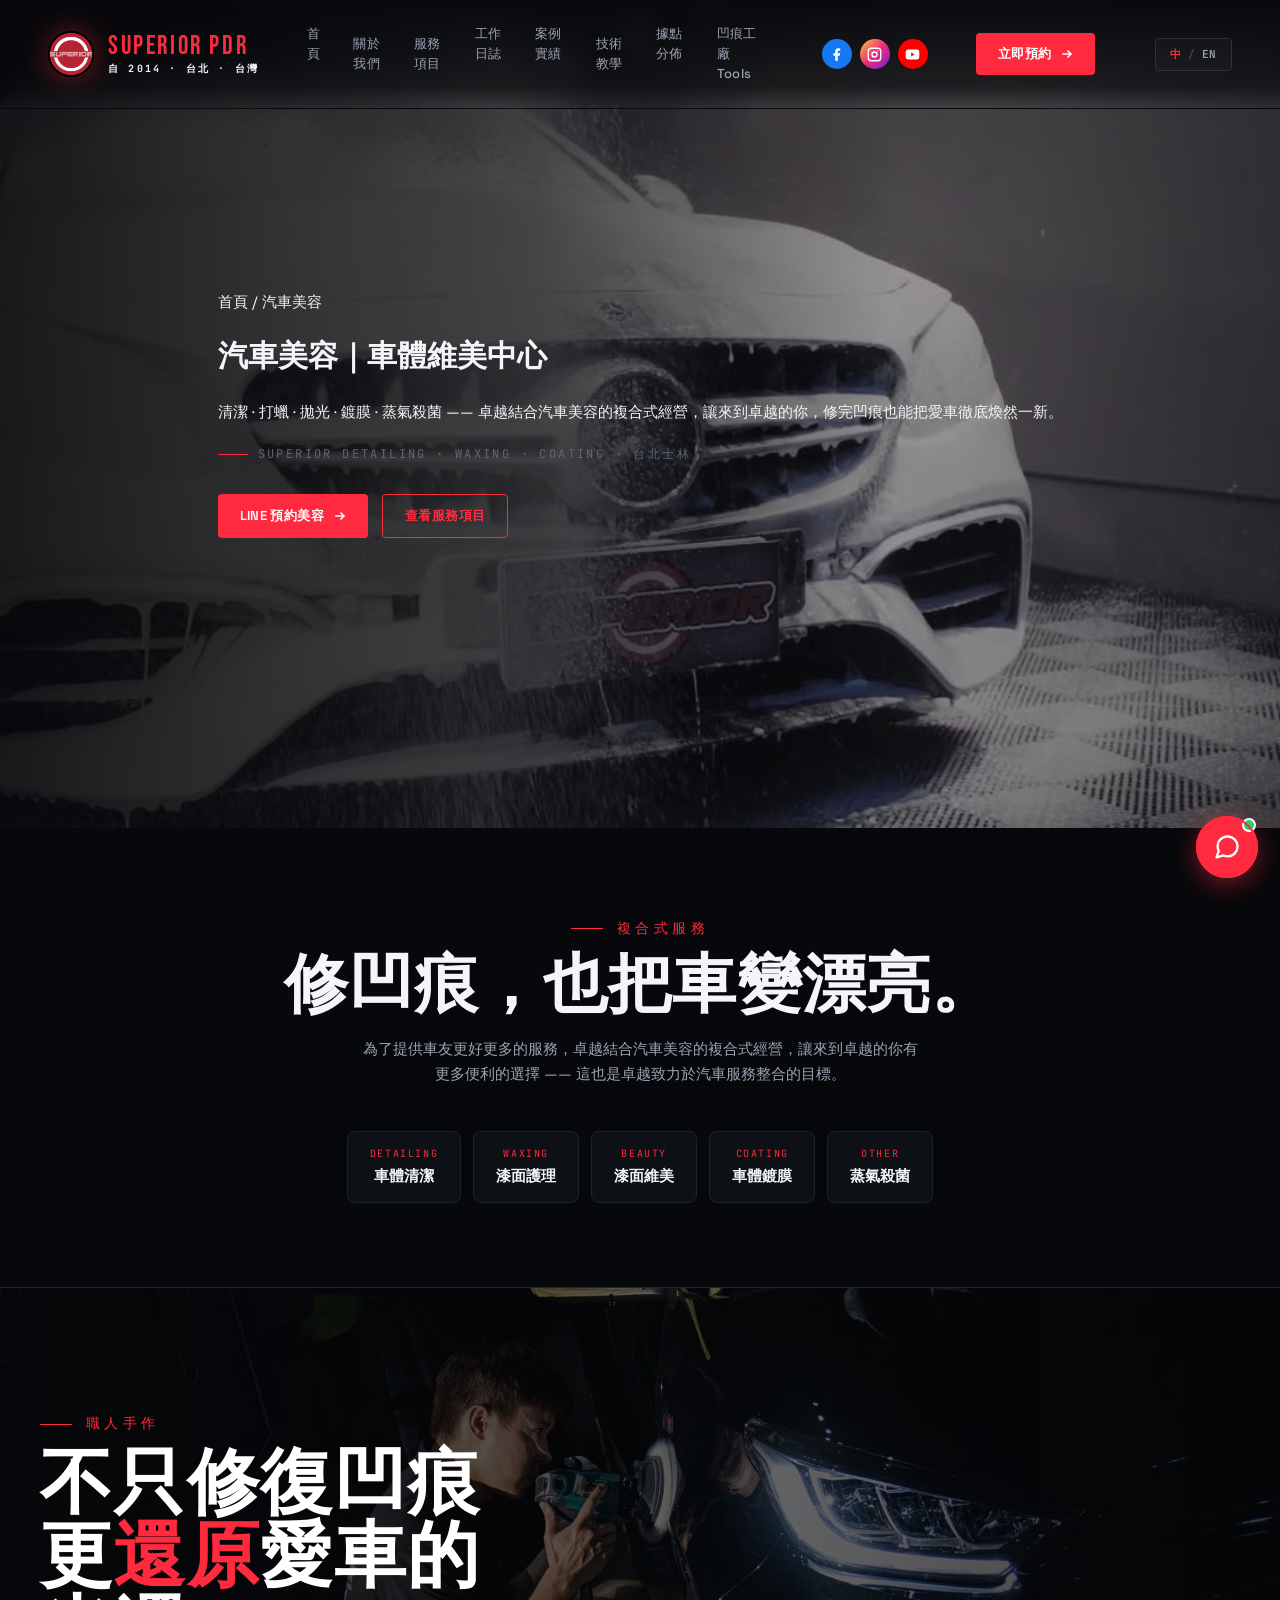
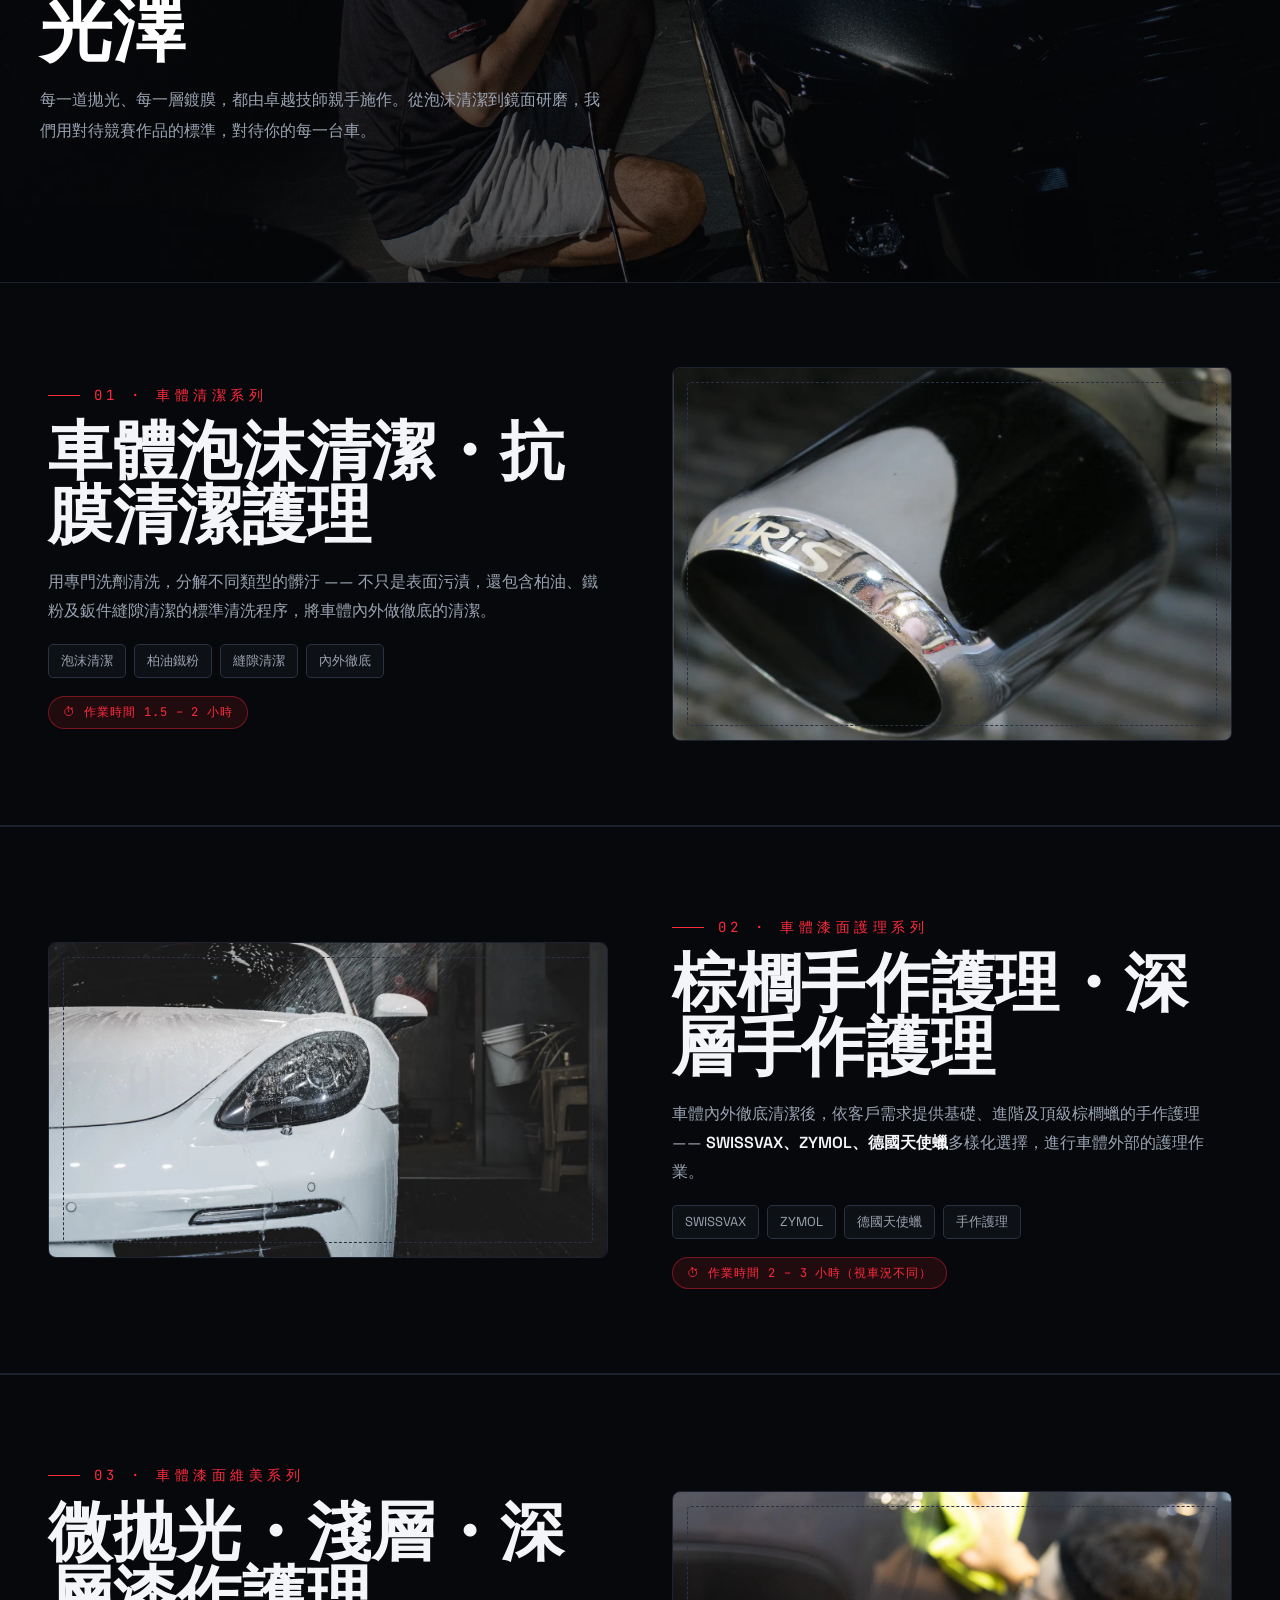
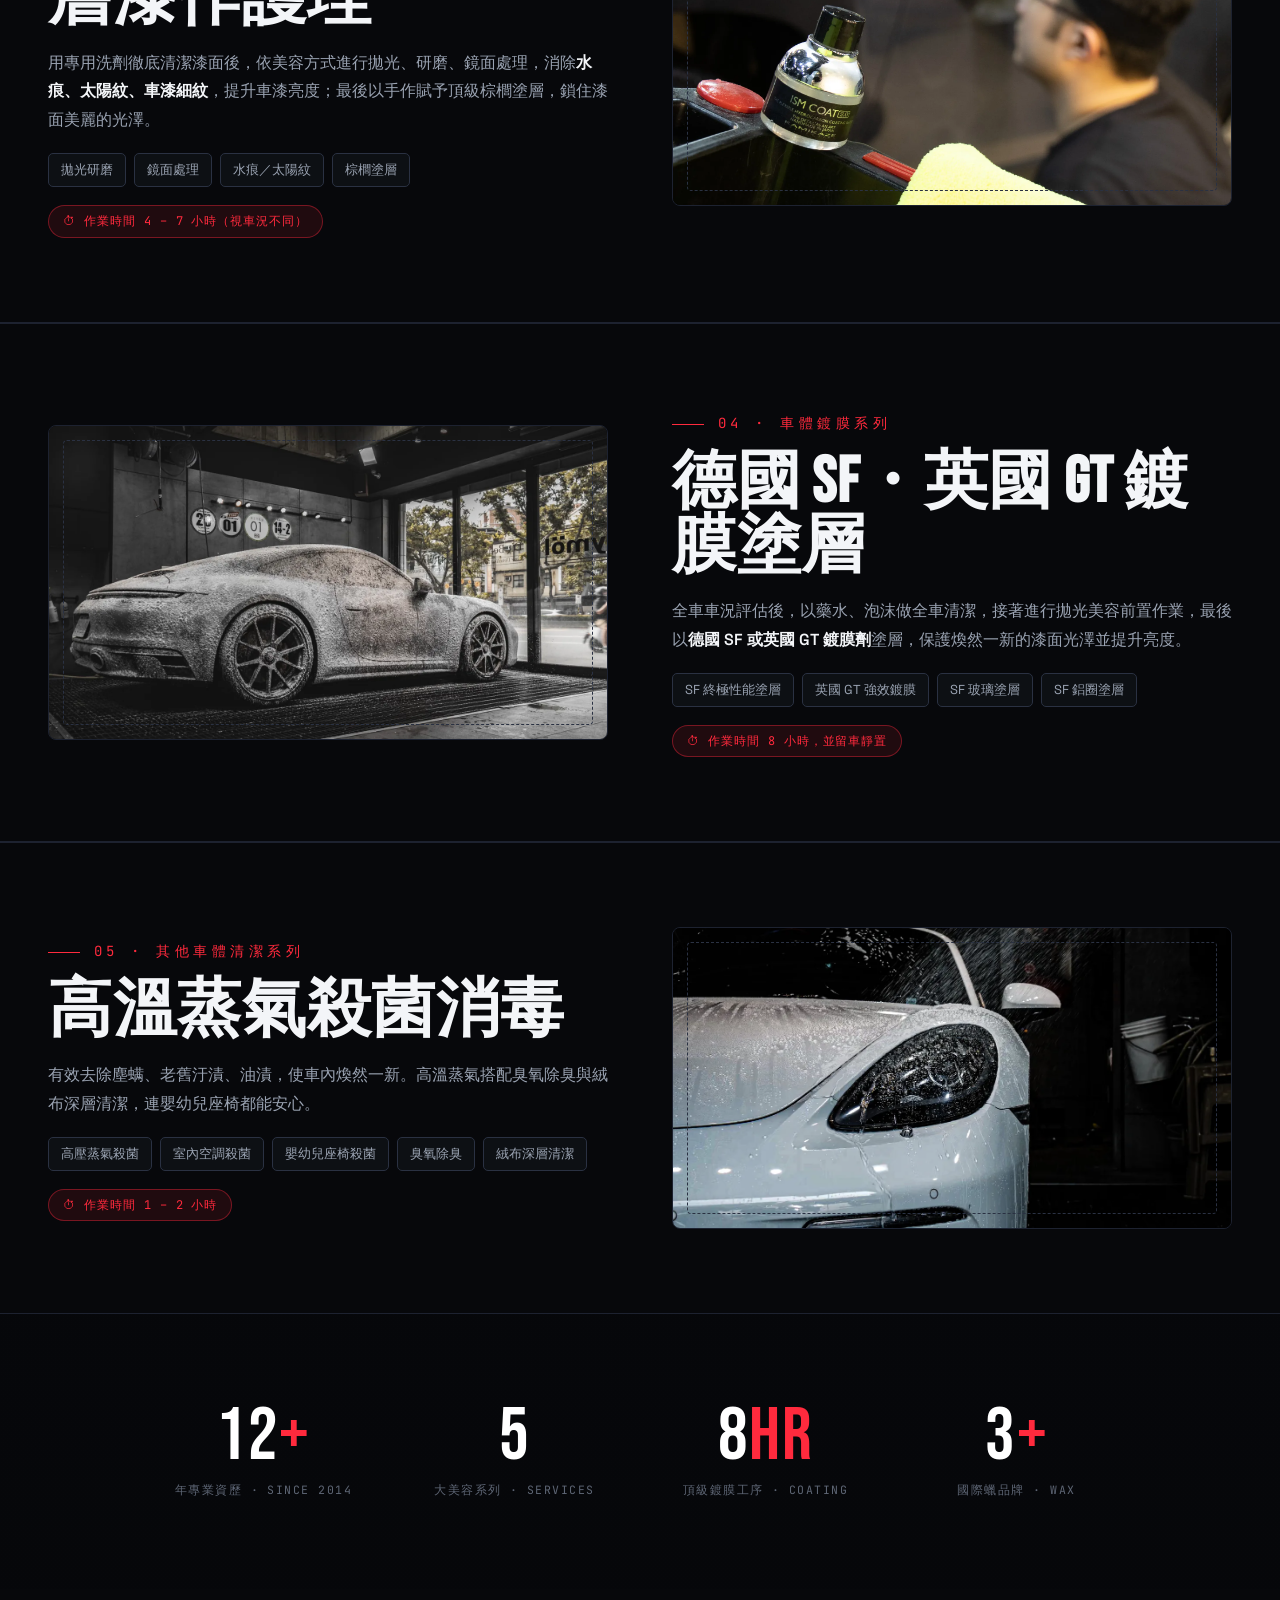
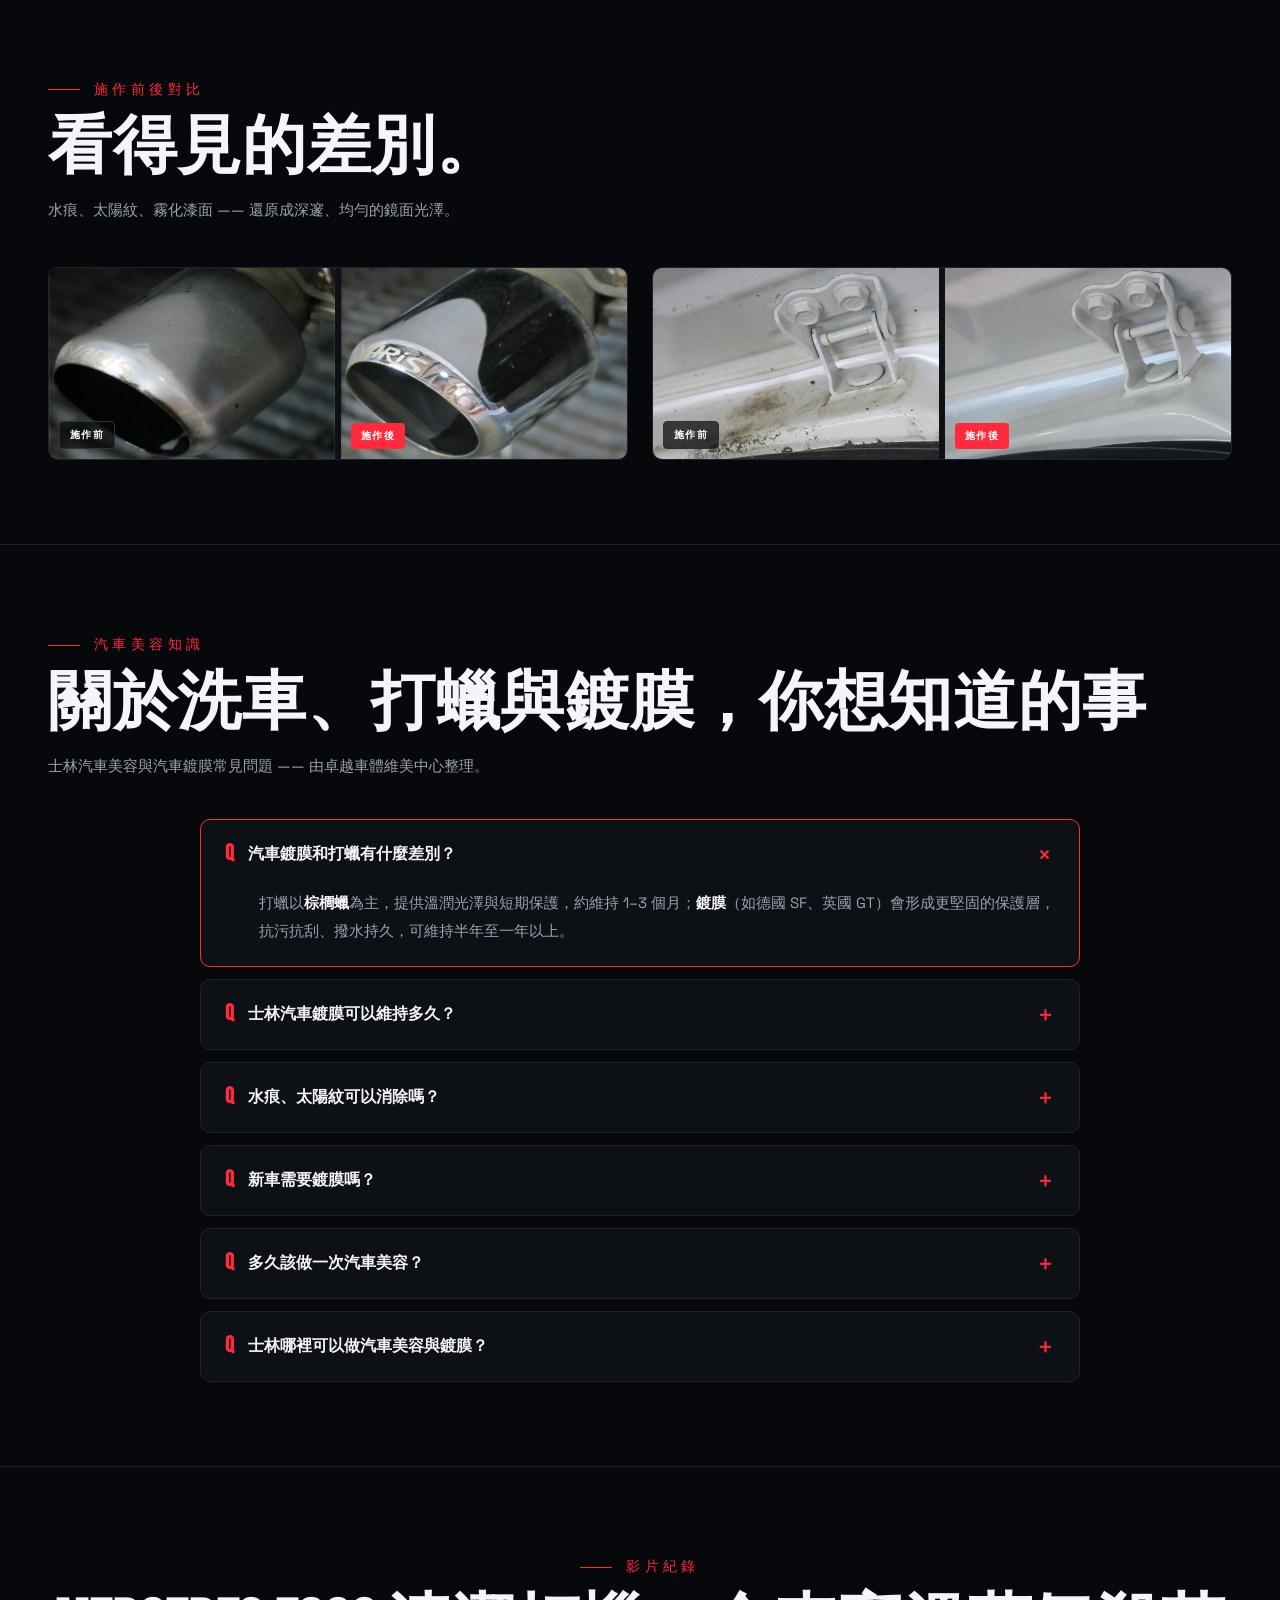
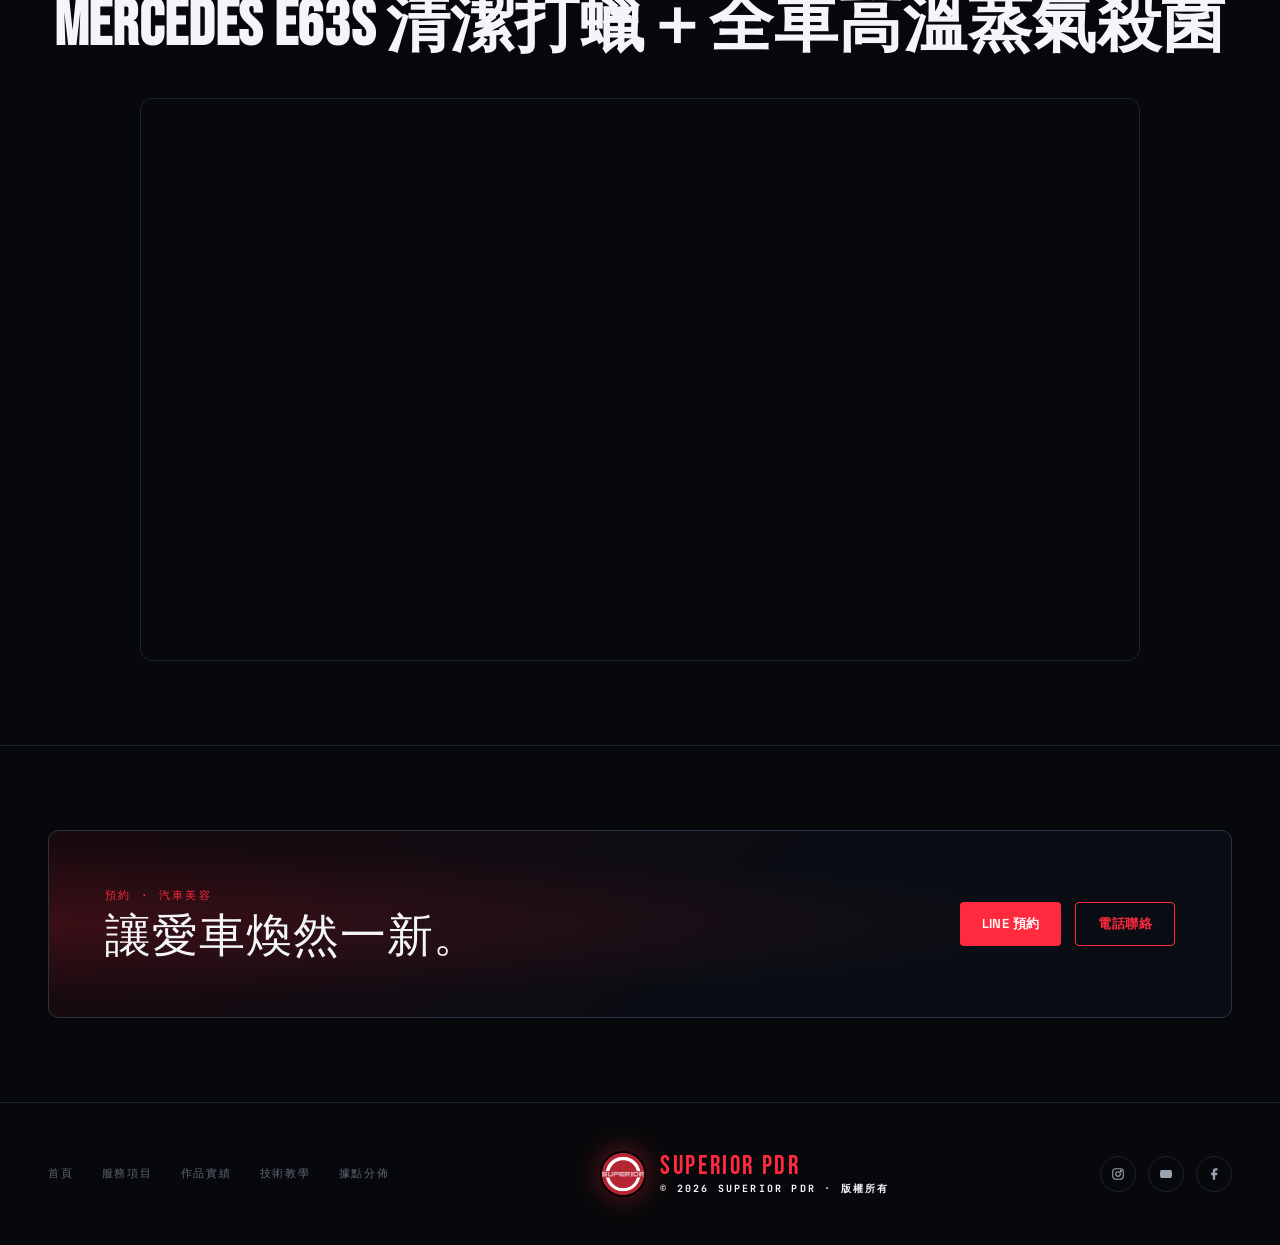
==== beauty/index.html @ cced1687 "feat: 汽車美容頁加入視差板塊+數字動畫+美容知識FAQ+SEO/AEO結構化資料(士林汽車美容/鍍膜)" ====
<!DOCTYPE html>
<html lang="zh-Hant">
<head>
<meta charset="utf-8">
<meta name="viewport" content="width=device-width, initial-scale=1">
<title>士林汽車美容・士林鍍膜｜車體維美中心 — SUPERIOR PDR 卓越</title>
<meta name="description" content="士林汽車美容・士林汽車鍍膜首選 — 卓越車體維美中心（台北市士林區承德路四段300號）。提供車體泡沫清潔、棕櫚手作打蠟、漆面拋光研磨、德國 SF／英國 GT 鍍膜塗層、高溫蒸氣殺菌消毒。專業士林汽車美容與鍍膜，LINE 預約。">
<meta name="keywords" content="士林汽車美容,士林鍍膜,士林汽車鍍膜,士林打蠟,台北汽車美容,台北鍍膜,汽車美容,汽車鍍膜,SF鍍膜,GT鍍膜,棕櫚蠟,漆面拋光,水痕清除,太陽紋,高溫蒸氣殺菌,車體鍍膜,車體維美中心,卓越凹痕修復">
<meta name="robots" content="noindex, nofollow">
<meta property="og:title" content="汽車美容｜車體維美中心 — SUPERIOR PDR">
<meta property="og:description" content="清潔・打蠟・拋光・鍍膜・蒸氣殺菌 —— 卓越車體維美中心，讓愛車煥然一新。">
<meta property="og:type" content="website">

<!-- ===== AEO / SEO 結構化資料 ===== -->
<script type="application/ld+json">
{
  "@context":"https://schema.org",
  "@type":"AutoWash",
  "name":"卓越車體維美中心 士林旗艦店",
  "image":"https://superiorpdr2014-jpg.github.io/superior-pdr-calculator/beauty/media/bg-polish.webp",
  "description":"士林汽車美容與汽車鍍膜專門 —— 提供車體清潔、棕櫚手作打蠟、漆面拋光研磨、德國 SF／英國 GT 鍍膜塗層、高溫蒸氣殺菌消毒。",
  "address":{"@type":"PostalAddress","streetAddress":"承德路四段300號","addressLocality":"士林區","addressRegion":"台北市","addressCountry":"TW"},
  "telephone":"+886-978-016-802",
  "areaServed":["士林","台北市","新北市"],
  "priceRange":"$$",
  "brand":"SUPERIOR PDR 卓越",
  "makesOffer":[
    {"@type":"Offer","itemOffered":{"@type":"Service","name":"車體清潔 Auto Detailing"}},
    {"@type":"Offer","itemOffered":{"@type":"Service","name":"棕櫚手作打蠟 Auto Waxing"}},
    {"@type":"Offer","itemOffered":{"@type":"Service","name":"漆面拋光研磨 Auto Beauty"}},
    {"@type":"Offer","itemOffered":{"@type":"Service","name":"車體鍍膜 SF／GT Coating"}},
    {"@type":"Offer","itemOffered":{"@type":"Service","name":"高溫蒸氣殺菌消毒"}}
  ]
}
</script>
<script type="application/ld+json">
{
  "@context":"https://schema.org",
  "@type":"FAQPage",
  "mainEntity":[
    {"@type":"Question","name":"汽車鍍膜和打蠟有什麼差別？","acceptedAnswer":{"@type":"Answer","text":"打蠟以棕櫚蠟為主，提供溫潤光澤與短期保護，約維持 1–3 個月；鍍膜（如德國 SF、英國 GT）形成更堅固的保護層，抗污抗刮、撥水持久，可維持半年至一年以上。"}},
    {"@type":"Question","name":"士林汽車鍍膜可以維持多久？","acceptedAnswer":{"@type":"Answer","text":"視鍍膜等級與用車習慣，一般 SF／GT 鍍膜可維持約 6 個月至 1 年以上，定期正確洗車能延長效果。"}},
    {"@type":"Question","name":"水痕、太陽紋可以消除嗎？","acceptedAnswer":{"@type":"Answer","text":"可以。透過拋光、研磨與鏡面處理能去除水痕、太陽紋與車漆細紋，恢復漆面亮度，再以塗層鎖住光澤。"}},
    {"@type":"Question","name":"新車需要鍍膜嗎？","acceptedAnswer":{"@type":"Answer","text":"建議。新車漆面狀態最佳，先鍍膜能建立保護層、減少日後氧化與細紋，後續維護也更輕鬆。"}},
    {"@type":"Question","name":"多久該做一次汽車美容？","acceptedAnswer":{"@type":"Answer","text":"一般洗車視使用情況每 1–2 週，深層美容或打蠟約每 3–6 個月，鍍膜則依等級半年到一年保養一次。"}},
    {"@type":"Question","name":"士林哪裡可以做汽車美容與鍍膜？","acceptedAnswer":{"@type":"Answer","text":"卓越車體維美中心士林旗艦店（台北市士林區承德路四段300號）提供完整汽車美容、打蠟、拋光與 SF／GT 鍍膜服務，可透過 LINE 預約。"}}
  ]
}
</script>

<link rel="preconnect" href="https://fonts.googleapis.com">
<link rel="preconnect" href="https://fonts.gstatic.com" crossorigin>
<link href="https://fonts.googleapis.com/css2?family=Bebas+Neue&family=Space+Grotesk:wght@300;400;500;600;700&family=JetBrains+Mono:wght@400;500;700&display=swap" rel="stylesheet">
<link rel="stylesheet" href="assets/site.css">
<style>
  /* ============ AUTO DETAILING — page-specific ============ */
  /* --- video hero --- */
  .beauty-hero{position:relative;min-height:92vh;display:flex;align-items:center;overflow:hidden;background:var(--bg)}
  .beauty-hero .bhero-video{position:absolute;inset:0;width:100%;height:100%;object-fit:cover;z-index:0}
  .beauty-hero .bhero-scrim{position:absolute;inset:0;z-index:1;
    background:linear-gradient(90deg,rgba(6,7,10,.92) 0%,rgba(6,7,10,.72) 42%,rgba(6,7,10,.4) 70%,rgba(6,7,10,.55) 100%);}
  @media(max-width:760px){.beauty-hero .bhero-scrim{background:linear-gradient(180deg,rgba(6,7,10,.66) 0%,rgba(6,7,10,.78) 55%,var(--bg) 100%)}}
  .beauty-hero .container{position:relative;z-index:2}
  .beauty-hero .hero-kicker{color:var(--ink-mute);font-family:'JetBrains Mono';font-size:12px;letter-spacing:.2em;text-transform:uppercase;margin-top:22px;display:flex;gap:10px;align-items:center}
  .beauty-hero .hero-kicker::before{content:"";width:30px;height:1px;background:var(--accent)}

  /* --- service quick chips --- */
  .svc-chips{display:flex;flex-wrap:wrap;gap:12px;justify-content:center;margin-top:44px}
  .svc-chips a{display:inline-flex;flex-direction:column;align-items:center;gap:3px;padding:14px 22px;border:1px solid var(--line);border-radius:8px;background:var(--bg-elev);text-decoration:none;transition:border-color .25s,transform .25s}
  .svc-chips a:hover{border-color:var(--accent);transform:translateY(-3px)}
  .svc-chips .cz{font-size:15px;color:var(--ink);font-weight:600}
  .svc-chips .ce{font-family:'JetBrains Mono';font-size:10px;letter-spacing:.16em;color:var(--accent);text-transform:uppercase}

  /* --- full-bleed photo statement band --- */
  .bg-band{position:relative;padding:120px 24px;background:
      linear-gradient(90deg,rgba(6,7,10,.9) 0%,rgba(6,7,10,.6) 55%,rgba(6,7,10,.78) 100%),
      url("media/bg-polish.webp") center 30% / cover no-repeat,var(--bg);}
  .bg-band-inner{max-width:1200px;margin:0 auto}
  .bg-band h2{font-family:'Bebas Neue';font-size:clamp(38px,6vw,72px);line-height:1.02;color:#fff;letter-spacing:.02em;margin:14px 0 16px;max-width:16ch}
  .bg-band h2 .accent{color:var(--accent)}
  .bg-band p{max-width:560px;color:var(--ink-dim);font-size:16px;line-height:1.9}

  /* --- service blocks --- */
  .svc{border-top:1px solid var(--line)}
  .svc .svc-time{display:inline-flex;align-items:center;gap:8px;font-family:'JetBrains Mono';font-size:12px;letter-spacing:.08em;color:var(--accent);border:1px solid rgba(255,42,61,.4);background:var(--accent-soft);border-radius:30px;padding:6px 14px;margin-top:18px}
  .svc .svc-tags{display:flex;flex-wrap:wrap;gap:8px;margin-top:16px}
  .svc .svc-tags span{font-size:13px;color:var(--ink-dim);border:1px solid var(--line-bright);border-radius:5px;padding:6px 12px;background:var(--bg-elev)}
  .svc .col-img .ph{border:1px solid var(--line)}
  .svc .col-img img{width:100%;height:100%;min-height:300px;object-fit:cover;display:block}

  /* --- before / after --- */
  .ba-grid{display:grid;grid-template-columns:1fr 1fr;gap:24px;margin-top:44px}
  @media(max-width:760px){.ba-grid{grid-template-columns:1fr}}
  .ba-pair{display:grid;grid-template-columns:1fr 1fr;gap:6px;border:1px solid var(--line);border-radius:10px;overflow:hidden;background:var(--bg-elev)}
  .ba-im{position:relative;aspect-ratio:3/2;overflow:hidden}
  .ba-im img{width:100%;height:100%;object-fit:cover;display:block}
  .ba-tag{position:absolute;left:10px;bottom:10px;font-family:'JetBrains Mono';font-size:10px;font-weight:700;letter-spacing:.14em;text-transform:uppercase;padding:5px 10px;border-radius:4px;color:#fff}
  .ba-tag.before{background:rgba(7,8,11,.7);border:1px solid var(--line-bright)}
  .ba-tag.after{background:var(--accent)}

  /* --- stats parallax band (板塊背景 + 數字動畫) --- */
  .stat-band{position:relative;padding:90px 24px;text-align:center;
    background:linear-gradient(rgba(6,7,10,.82),rgba(6,7,10,.88)),url("media/bg-detail.webp") center / cover fixed,var(--bg)}
  @media(max-width:760px){.stat-band{background-attachment:scroll;padding:64px 20px}}
  .stat-grid{max-width:980px;margin:0 auto;display:grid;grid-template-columns:repeat(4,1fr);gap:24px}
  @media(max-width:680px){.stat-grid{grid-template-columns:1fr 1fr;gap:34px 16px}}
  .stat-item .sv{font-family:'Bebas Neue';font-size:clamp(46px,7vw,74px);line-height:.9;color:#fff;letter-spacing:.02em}
  .stat-item .sv .u{color:var(--accent)}
  .stat-item .sl{font-family:'JetBrains Mono';font-size:11.5px;letter-spacing:.13em;color:var(--ink-mute);text-transform:uppercase;margin-top:10px}

  /* --- knowledge / FAQ (AEO) --- */
  .faq-list{max-width:880px;margin:40px auto 0;display:flex;flex-direction:column;gap:12px}
  .faq-item{border:1px solid var(--line);border-radius:10px;background:var(--bg-elev);overflow:hidden;transition:border-color .25s}
  .faq-item[open]{border-color:var(--accent)}
  .faq-item summary{list-style:none;cursor:pointer;padding:19px 24px;display:flex;align-items:center;gap:14px;font-size:16px;font-weight:600;color:var(--ink)}
  .faq-item summary::-webkit-details-marker{display:none}
  .faq-item summary .q{flex:0 0 auto;font-family:'Bebas Neue';font-size:22px;color:var(--accent);line-height:1}
  .faq-item summary .ico{margin-left:auto;color:var(--accent);font-size:20px;transition:transform .25s;flex:0 0 auto}
  .faq-item[open] summary .ico{transform:rotate(45deg)}
  .faq-item .fa{padding:0 24px 20px 58px;color:var(--ink-dim);font-size:15px;line-height:1.9}
  .faq-item .fa b{color:var(--ink)}

  /* --- video embed --- */
  .vid-wrap{max-width:1000px;margin:40px auto 0;border-radius:12px;overflow:hidden;border:1px solid var(--line)}
  .vid-wrap iframe{width:100%;aspect-ratio:16/9;height:auto;display:block;border:0}

  /* --- phone dropdown (shared pattern) --- */
  .phone-dropdown{position:fixed;background:rgba(11,14,18,.97);border:1px solid var(--line-bright);border-radius:6px;padding:8px 0;min-width:210px;opacity:0;visibility:hidden;pointer-events:none;transition:opacity .2s,visibility .2s;box-shadow:0 12px 36px rgba(0,0,0,.6);z-index:9999}
  .phone-dropdown.visible{opacity:1;visibility:visible;pointer-events:auto}
  .phone-dropdown-title{font-family:'JetBrains Mono';font-size:9px;letter-spacing:.22em;color:var(--accent);text-transform:uppercase;padding:6px 16px 8px;border-bottom:1px solid var(--line);margin-bottom:4px}
  .phone-row{display:flex;justify-content:space-between;align-items:center;padding:7px 16px;gap:16px;transition:background .15s}
  .phone-row:hover{background:var(--accent-soft)}
  .phone-row .ph-nm{font-size:12px;color:var(--ink-dim);white-space:nowrap}
  .phone-row .ph-num{font-family:'JetBrains Mono';font-size:11px;color:var(--ink);letter-spacing:.06em;text-decoration:none}
  .phone-row .ph-num:hover{color:var(--accent)}
</style>
</head>
<body>

<nav class="top" id="topnav" data-current="beauty"></nav>

<!-- ============ VIDEO HERO ============ -->
<header class="beauty-hero">
  <video class="bhero-video" autoplay muted loop playsinline preload="auto" poster="media/hero-detailing-poster.jpg" src="media/hero-detailing.mp4"></video>
  <div class="bhero-scrim"></div>
  <div class="container">
    <nav class="crumb">
      <a href="https://tar-tw.com/" data-en="Home" data-zh="首頁">首頁</a>
      <span class="sep">/</span>
      <span data-en="Auto Detailing" data-zh="汽車美容">汽車美容</span>
    </nav>
    <h1 data-title>汽車美容<span class="accent">｜</span>車體維美中心</h1>
    <p class="lead">清潔 · 打蠟 · 拋光 · 鍍膜 · 蒸氣殺菌 —— 卓越結合汽車美容的複合式經營，讓來到卓越的你，修完凹痕也能把愛車徹底煥然一新。</p>
    <div class="hero-kicker">SUPERIOR DETAILING · WAXING · COATING · 台北士林</div>
    <div class="hero-ctas" style="display:flex;gap:14px;flex-wrap:wrap;margin-top:30px">
      <a class="cta" href="https://lin.ee/7ijf0fu" target="_blank" rel="noopener"><span>LINE 預約美容</span>
        <svg width="12" height="12" viewBox="0 0 12 12" fill="none"><path d="M2 6h8M7 3l3 3-3 3" stroke="currentColor" stroke-width="1.5" stroke-linecap="square"/></svg></a>
      <a class="cta ghost" href="#services">查看服務項目</a>
    </div>
  </div>
</header>

<!-- ============ INTRO + SERVICE CHIPS ============ -->
<section class="block" id="services">
  <div class="block-inner" style="text-align:center">
    <div class="section-eyebrow reveal" style="justify-content:center" data-en="COMPLEX SERVICE" data-zh="複合式服務">複合式服務</div>
    <h2 class="section-title reveal" data-en="From dent to detail — all in one place." data-zh="修凹痕，也把車變漂亮。">修凹痕，也把車變漂亮。</h2>
    <p class="section-sub reveal" style="margin-left:auto;margin-right:auto">為了提供車友更好更多的服務，卓越結合汽車美容的複合式經營，讓來到卓越的你有更多便利的選擇 —— 這也是卓越致力於汽車服務整合的目標。</p>
    <div class="svc-chips reveal">
      <a href="#detailing"><span class="ce">Detailing</span><span class="cz">車體清潔</span></a>
      <a href="#waxing"><span class="ce">Waxing</span><span class="cz">漆面護理</span></a>
      <a href="#beauty"><span class="ce">Beauty</span><span class="cz">漆面維美</span></a>
      <a href="#coating"><span class="ce">Coating</span><span class="cz">車體鍍膜</span></a>
      <a href="#other"><span class="ce">Other</span><span class="cz">蒸氣殺菌</span></a>
    </div>
  </div>
</section>

<!-- ============ PHOTO STATEMENT BAND ============ -->
<section class="bg-band reveal">
  <div class="bg-band-inner">
    <div class="section-eyebrow" data-en="MASTER FINISH" data-zh="職人手作">職人手作</div>
    <h2>不只修復凹痕<br>更<span class="accent">還原</span>愛車的光澤</h2>
    <p>每一道拋光、每一層鍍膜，都由卓越技師親手施作。從泡沫清潔到鏡面研磨，我們用對待競賽作品的標準，對待你的每一台車。</p>
  </div>
</section>

<!-- ============ 1. DETAILING ============ -->
<section class="block svc" id="detailing">
  <div class="block-inner two-col">
    <div class="col-text reveal">
      <div class="section-eyebrow" data-en="01 · AUTO DETAILING" data-zh="01 · 車體清潔系列">01 · 車體清潔系列</div>
      <h2 class="section-title" data-en="Auto Detailing" data-zh="車體泡沫清潔・抗膜清潔護理">車體泡沫清潔・抗膜清潔護理</h2>
      <div class="body-copy">
        <p>用專門洗劑清洗，分解不同類型的髒汙 —— 不只是表面污漬，還包含柏油、鐵粉及鈑件縫隙清潔的標準清洗程序，將車體內外做徹底的清潔。</p>
      </div>
      <div class="svc-tags"><span>泡沫清潔</span><span>柏油鐵粉</span><span>縫隙清潔</span><span>內外徹底</span></div>
      <div class="svc-time">⏱ 作業時間 1.5 – 2 小時</div>
    </div>
    <div class="col-img reveal delay-1"><div class="ph"><img src="media/svc-detailing.webp" alt="車體泡沫清潔 Auto Detailing"></div></div>
  </div>
</section>

<!-- ============ 2. WAXING ============ -->
<section class="block svc" id="waxing">
  <div class="block-inner two-col flip">
    <div class="col-text reveal delay-1">
      <div class="section-eyebrow" data-en="02 · AUTO WAXING" data-zh="02 · 車體漆面護理系列">02 · 車體漆面護理系列</div>
      <h2 class="section-title" data-en="Auto Waxing" data-zh="棕櫚手作護理・深層手作護理">棕櫚手作護理・深層手作護理</h2>
      <div class="body-copy">
        <p>車體內外徹底清潔後，依客戶需求提供基礎、進階及頂級棕櫚蠟的手作護理 —— <strong>SWISSVAX、ZYMOL、德國天使蠟</strong>多樣化選擇，進行車體外部的護理作業。</p>
      </div>
      <div class="svc-tags"><span>SWISSVAX</span><span>ZYMOL</span><span>德國天使蠟</span><span>手作護理</span></div>
      <div class="svc-time">⏱ 作業時間 2 – 3 小時（視車況不同）</div>
    </div>
    <div class="col-img reveal"><div class="ph"><img src="media/gal-1.webp" alt="棕櫚手作打蠟 Auto Waxing"></div></div>
  </div>
</section>

<!-- ============ 3. BEAUTY ============ -->
<section class="block svc" id="beauty">
  <div class="block-inner two-col">
    <div class="col-text reveal">
      <div class="section-eyebrow" data-en="03 · AUTO BEAUTY" data-zh="03 · 車體漆面維美系列">03 · 車體漆面維美系列</div>
      <h2 class="section-title" data-en="Auto Beauty" data-zh="微拋光・淺層・深層漆作護理">微拋光・淺層・深層漆作護理</h2>
      <div class="body-copy">
        <p>用專用洗劑徹底清潔漆面後，依美容方式進行拋光、研磨、鏡面處理，消除<strong>水痕、太陽紋、車漆細紋</strong>，提升車漆亮度；最後以手作賦予頂級棕櫚塗層，鎖住漆面美麗的光澤。</p>
      </div>
      <div class="svc-tags"><span>拋光研磨</span><span>鏡面處理</span><span>水痕／太陽紋</span><span>棕櫚塗層</span></div>
      <div class="svc-time">⏱ 作業時間 4 – 7 小時（視車況不同）</div>
    </div>
    <div class="col-img reveal delay-1"><div class="ph"><img src="media/bg-detail.webp" alt="漆面拋光鏡面處理 Auto Beauty"></div></div>
  </div>
</section>

<!-- ============ 4. COATING ============ -->
<section class="block svc" id="coating">
  <div class="block-inner two-col flip">
    <div class="col-text reveal delay-1">
      <div class="section-eyebrow" data-en="04 · AUTO COATING" data-zh="04 · 車體鍍膜系列">04 · 車體鍍膜系列</div>
      <h2 class="section-title" data-en="Auto Coating" data-zh="德國 SF・英國 GT 鍍膜塗層">德國 SF・英國 GT 鍍膜塗層</h2>
      <div class="body-copy">
        <p>全車車況評估後，以藥水、泡沫做全車清潔，接著進行拋光美容前置作業，最後以<strong>德國 SF 或英國 GT 鍍膜劑</strong>塗層，保護煥然一新的漆面光澤並提升亮度。</p>
      </div>
      <div class="svc-tags"><span>SF 終極性能塗層</span><span>英國 GT 強效鍍膜</span><span>SF 玻璃塗層</span><span>SF 鋁圈塗層</span></div>
      <div class="svc-time">⏱ 作業時間 8 小時，並留車靜置</div>
    </div>
    <div class="col-img reveal"><div class="ph"><img src="media/gal-2.webp" alt="車體鍍膜塗層 Auto Coating"></div></div>
  </div>
</section>

<!-- ============ 5. OTHER ============ -->
<section class="block svc" id="other">
  <div class="block-inner two-col">
    <div class="col-text reveal">
      <div class="section-eyebrow" data-en="05 · OTHER" data-zh="05 · 其他車體清潔系列">05 · 其他車體清潔系列</div>
      <h2 class="section-title" data-en="Steam Sterilization" data-zh="高溫蒸氣殺菌消毒">高溫蒸氣殺菌消毒</h2>
      <div class="body-copy">
        <p>有效去除塵螨、老舊汙漬、油漬，使車內煥然一新。高溫蒸氣搭配臭氧除臭與絨布深層清潔，連嬰幼兒座椅都能安心。</p>
      </div>
      <div class="svc-tags"><span>高壓蒸氣殺菌</span><span>室內空調殺菌</span><span>嬰幼兒座椅殺菌</span><span>臭氧除臭</span><span>絨布深層清潔</span></div>
      <div class="svc-time">⏱ 作業時間 1 – 2 小時</div>
    </div>
    <div class="col-img reveal delay-1"><div class="ph"><img src="media/gal-3.webp" alt="高溫蒸氣殺菌消毒"></div></div>
  </div>
</section>

<!-- ============ STATS PARALLAX BAND ============ -->
<section class="stat-band">
  <div class="stat-grid">
    <div class="stat-item reveal"><div class="sv"><span data-count="12">0</span><span class="u">+</span></div><div class="sl">年專業資歷 · SINCE 2014</div></div>
    <div class="stat-item reveal delay-1"><div class="sv"><span data-count="5">0</span></div><div class="sl">大美容系列 · SERVICES</div></div>
    <div class="stat-item reveal delay-2"><div class="sv"><span data-count="8">0</span><span class="u">hr</span></div><div class="sl">頂級鍍膜工序 · COATING</div></div>
    <div class="stat-item reveal"><div class="sv"><span data-count="3">0</span><span class="u">+</span></div><div class="sl">國際蠟品牌 · WAX</div></div>
  </div>
</section>

<!-- ============ BEFORE / AFTER ============ -->
<section class="block">
  <div class="block-inner">
    <div class="section-eyebrow reveal" data-en="BEFORE / AFTER" data-zh="施作前後對比">施作前後對比</div>
    <h2 class="section-title reveal" data-en="See the difference." data-zh="看得見的差別。">看得見的差別。</h2>
    <p class="section-sub reveal" data-en="Water marks, swirl marks and dull paint — restored to a deep, even shine." data-zh="水痕、太陽紋、霧化漆面 —— 還原成深邃、均勻的鏡面光澤。">水痕、太陽紋、霧化漆面 —— 還原成深邃、均勻的鏡面光澤。</p>
    <div class="ba-grid">
      <div class="ba-pair reveal">
        <div class="ba-im"><img src="media/ba-a1.webp" alt="施作前"><span class="ba-tag before">施作前</span></div>
        <div class="ba-im"><img src="media/ba-b1.webp" alt="施作後"><span class="ba-tag after">施作後</span></div>
      </div>
      <div class="ba-pair reveal delay-1">
        <div class="ba-im"><img src="media/ba-a2.webp" alt="施作前"><span class="ba-tag before">施作前</span></div>
        <div class="ba-im"><img src="media/ba-b2.webp" alt="施作後"><span class="ba-tag after">施作後</span></div>
      </div>
    </div>
  </div>
</section>

<!-- ============ 汽車美容知識 / FAQ (AEO) ============ -->
<section class="block" id="knowledge">
  <div class="block-inner">
    <div class="section-eyebrow reveal" data-en="KNOWLEDGE" data-zh="汽車美容知識">汽車美容知識</div>
    <h2 class="section-title reveal" data-en="What to know about wash, wax & coating." data-zh="關於洗車、打蠟與鍍膜，你想知道的事">關於洗車、打蠟與鍍膜，你想知道的事</h2>
    <p class="section-sub reveal">士林汽車美容與汽車鍍膜常見問題 —— 由卓越車體維美中心整理。</p>
    <div class="faq-list">
      <details class="faq-item reveal" open>
        <summary><span class="q">Q</span>汽車鍍膜和打蠟有什麼差別？<span class="ico">＋</span></summary>
        <div class="fa">打蠟以<b>棕櫚蠟</b>為主，提供溫潤光澤與短期保護，約維持 1–3 個月；<b>鍍膜</b>（如德國 SF、英國 GT）會形成更堅固的保護層，抗污抗刮、撥水持久，可維持半年至一年以上。</div>
      </details>
      <details class="faq-item reveal">
        <summary><span class="q">Q</span>士林汽車鍍膜可以維持多久？<span class="ico">＋</span></summary>
        <div class="fa">視鍍膜等級與用車習慣，一般 SF／GT 鍍膜可維持約 <b>6 個月至 1 年以上</b>；定期以正確方式洗車能有效延長鍍膜效果。</div>
      </details>
      <details class="faq-item reveal">
        <summary><span class="q">Q</span>水痕、太陽紋可以消除嗎？<span class="ico">＋</span></summary>
        <div class="fa">可以。透過<b>拋光、研磨與鏡面處理</b>能去除水痕、太陽紋與車漆細紋，恢復漆面亮度，最後再以塗層鎖住光澤。</div>
      </details>
      <details class="faq-item reveal">
        <summary><span class="q">Q</span>新車需要鍍膜嗎？<span class="ico">＋</span></summary>
        <div class="fa">建議。<b>新車漆面狀態最佳</b>，先鍍膜能建立保護層、減少日後氧化與細紋，後續維護也更輕鬆。</div>
      </details>
      <details class="faq-item reveal">
        <summary><span class="q">Q</span>多久該做一次汽車美容？<span class="ico">＋</span></summary>
        <div class="fa">一般洗車視使用情況每 1–2 週；<b>深層美容或打蠟</b>約每 3–6 個月；<b>鍍膜</b>則依等級半年到一年保養一次。</div>
      </details>
      <details class="faq-item reveal">
        <summary><span class="q">Q</span>士林哪裡可以做汽車美容與鍍膜？<span class="ico">＋</span></summary>
        <div class="fa"><b>卓越車體維美中心士林旗艦店</b>（台北市士林區承德路四段300號）提供完整汽車美容、打蠟、拋光與 SF／GT 鍍膜服務，可透過 LINE 預約。</div>
      </details>
    </div>
  </div>
</section>

<!-- ============ VIDEO ============ -->
<section class="block">
  <div class="block-inner" style="text-align:center">
    <div class="section-eyebrow reveal" style="justify-content:center" data-en="ON VIDEO" data-zh="影片紀錄">影片紀錄</div>
    <h2 class="section-title reveal" data-en="Mercedes E63S — full detail & steam clean" data-zh="Mercedes E63S 清潔打蠟＋全車高溫蒸氣殺菌">Mercedes E63S 清潔打蠟＋全車高溫蒸氣殺菌</h2>
    <div class="vid-wrap reveal">
      <iframe src="https://www.youtube.com/embed/ZA9WTAP4aUY" title="Mercedes E63S 汽車清潔打蠟紀錄" loading="lazy" allow="accelerometer; autoplay; clipboard-write; encrypted-media; gyroscope; picture-in-picture" allowfullscreen></iframe>
    </div>
  </div>
</section>

<!-- ============ CTA BAND ============ -->
<section class="cta-band reveal">
  <div class="ct">
    <div class="s" data-en="BOOK · AUTO DETAILING" data-zh="預約 · 汽車美容">預約 · 汽車美容</div>
    <div class="t" data-en="Let's make it shine." data-zh="讓愛車煥然一新。">讓愛車煥然一新。</div>
  </div>
  <div class="ct-actions">
    <a class="cta" href="https://lin.ee/7ijf0fu" target="_blank" rel="noopener"><span data-en="Book via LINE" data-zh="LINE 預約">LINE 預約</span></a>
    <a class="cta ghost" id="callTrigger" href="javascript:void(0)" role="button"><span data-en="Call Us" data-zh="電話聯絡">電話聯絡</span></a>
  </div>
  <div class="phone-dropdown" id="phoneDropdown">
    <div class="phone-dropdown-title">士林旗艦店</div>
    <div class="phone-row"><span class="ph-nm">士林旗艦店</span><a class="ph-num" href="tel:+886978016802">0978-016-802</a></div>
  </div>
</section>

<!-- ============ FOOTER ============ -->
<footer>
  <div class="foot-inner">
    <div class="foot-links">
      <a href="https://tar-tw.com/">Home</a>
      <a href="https://tar-tw.com/pdr.html">Services</a>
      <a href="https://tar-tw.com/case-video.html">Showcase</a>
      <a href="https://tar-tw.com/contact.html">Locations</a>
      <a href="https://tar-tw.com/contact.html">Contact</a>
    </div>
    <a href="https://tar-tw.com/" class="logo">
      <img class="logo-circle" src="media/logo-circle.png" alt="Superior PDR">
      <div class="logo-text">
        <div class="top-line">SUPERIOR PDR</div>
        <div class="bot-line">© 2026 SUPERIOR PDR · 車體維美中心</div>
      </div>
    </a>
    <div class="foot-social">
      <a href="https://www.instagram.com/superior_shilin/" target="_blank" rel="noopener" aria-label="Instagram"><svg width="14" height="14" viewBox="0 0 24 24" fill="none" stroke="currentColor" stroke-width="1.8"><rect x="3" y="3" width="18" height="18" rx="5"></rect><circle cx="12" cy="12" r="4"></circle><circle cx="17" cy="7" r="1" fill="currentColor"></circle></svg></a>
      <a href="https://www.youtube.com/channel/UC8mXr_dYrD6Or-jA91W1irw" target="_blank" rel="noopener" aria-label="YouTube"><svg width="14" height="14" viewBox="0 0 24 24" fill="currentColor"><path d="M22 8s-.2-1.4-.8-2c-.8-.8-1.6-.8-2-.9C16.2 5 12 5 12 5s-4.2 0-7.2.1c-.4 0-1.2.1-2 .9C2.2 6.6 2 8 2 8s-.2 1.6-.2 3.2v1.5c0 1.6.2 3.2.2 3.2s.2 1.4.8 2c.8.8 1.8.8 2.3.9 1.7.2 7 .2 7 .2s4.2 0 7.2-.2c.4 0 1.2-.1 2-.9.6-.6.8-2 .8-2s.2-1.6.2-3.2v-1.5C22.2 9.6 22 8 22 8z"></path></svg></a>
      <a href="https://www.facebook.com/PdrSuperior/" target="_blank" rel="noopener" aria-label="Facebook"><svg width="14" height="14" viewBox="0 0 24 24" fill="currentColor"><path d="M18 2h-3a5 5 0 00-5 5v3H7v4h3v8h4v-8h3l1-4h-4V7a1 1 0 011-1h3z"></path></svg></a>
    </div>
  </div>
</footer>

<script>
  window.PAGE_T = [
    ['.beauty-hero h1','Auto Detailing<span class="accent"> · </span>Body Refinement Center','汽車美容<span class="accent">｜</span>車體維美中心','html'],
    ['.beauty-hero .lead',
      'Wash · Wax · Polish · Coating · Steam sterilization — Superior brings full auto detailing under one roof, so after the dent is gone, your car leaves looking brand new.',
      '清潔 · 打蠟 · 拋光 · 鍍膜 · 蒸氣殺菌 —— 卓越結合汽車美容的複合式經營，讓來到卓越的你，修完凹痕也能把愛車徹底煥然一新。','text']
  ];
</script>
<script src="assets/site.js"></script>
<script>
/* 數字 count-up 動畫 */
(function(){
  function run(el){var t=+el.dataset.count,s=null,d=1300;
    function step(ts){if(!s)s=ts;var p=Math.min(1,(ts-s)/d);el.textContent=Math.round((1-Math.pow(1-p,3))*t);if(p<1)requestAnimationFrame(step);else el.textContent=t;}
    requestAnimationFrame(step);}
  var io=new IntersectionObserver(function(es){es.forEach(function(e){if(e.isIntersecting){run(e.target);io.unobserve(e.target);}});},{threshold:.5});
  document.querySelectorAll('[data-count]').forEach(function(el){io.observe(el);});
})();
</script>
<script>
(function(){
  var trigger=document.getElementById('callTrigger'),dd=document.getElementById('phoneDropdown');
  if(!trigger||!dd)return; document.body.appendChild(dd);
  function pos(){var r=trigger.getBoundingClientRect(),w=210,l=r.left+r.width/2-w/2;l=Math.max(8,Math.min(l,window.innerWidth-w-8));dd.style.left=l+'px';dd.style.top='auto';dd.style.bottom=(window.innerHeight-r.top+12)+'px';}
  function tog(e){if(e){e.preventDefault();e.stopPropagation();}if(dd.classList.contains('visible')){dd.classList.remove('visible');return;}pos();dd.classList.add('visible');}
  trigger.addEventListener('click',tog);
  document.addEventListener('click',function(e){if(dd.classList.contains('visible')&&!dd.contains(e.target)&&e.target!==trigger)dd.classList.remove('visible');});
  window.addEventListener('scroll',function(){dd.classList.remove('visible');},{passive:true});
})();
</script>
</body>
</html>
---- beauty/assets/site.css ----
/* ============================================================
   SUPERIOR PDR — shared chrome + subpage components
   Reuses the homepage design tokens so subpages match exactly.
   ============================================================ */
:root{
  --bg:#07080b; --bg-elev:#0d1014; --bg-card:#11151b;
  --line:#1d2230; --line-bright:#2a3142;
  --ink:#f3f5f8; --ink-dim:#9aa3b2; --ink-mute:#5e6675;
  --accent:#ff2a3d; --accent-glow:rgba(255,42,61,0.45); --accent-soft:rgba(255,42,61,0.10);
  --gold:#d4a45a;
}
*{box-sizing:border-box}
html,body{margin:0;padding:0;background:var(--bg);color:var(--ink);font-family:'Space Grotesk',sans-serif;-webkit-font-smoothing:antialiased;overflow-x:hidden}
body{font-size:15px;line-height:1.55}
a{color:inherit;text-decoration:none}
button{font-family:inherit;cursor:pointer;border:none;background:none;color:inherit}
img{max-width:100%;display:block}
.mono{font-family:'JetBrains Mono',monospace;letter-spacing:0.02em}
.display{font-family:'Bebas Neue','Space Grotesk',sans-serif;letter-spacing:0.01em}
.container{max-width:1440px;margin:0 auto;padding:0 48px}

/* ------- NAV ------- */
nav.top{
  position:fixed;top:0;left:0;right:0;z-index:100;
  background:linear-gradient(180deg,rgba(7,8,11,0.95) 0%,rgba(7,8,11,0.6) 80%,transparent 100%);
  backdrop-filter:blur(12px);-webkit-backdrop-filter:blur(12px);
  padding:18px 48px;display:flex;align-items:center;gap:48px;
  border-bottom:1px solid transparent;transition:border-color .3s;
}
nav.top.scrolled{border-color:var(--line);background:rgba(7,8,11,0.95)}
.logo{display:flex;align-items:center;gap:14px;flex-shrink:0}
.logo-circle{width:46px;height:46px;display:block;object-fit:contain;filter:drop-shadow(0 0 14px rgba(255,42,61,0.4))}
.logo-text{display:flex;flex-direction:column;line-height:1}
.logo-text .top-line{font-family:'Bebas Neue';font-size:26px;letter-spacing:0.1em;line-height:1;color:#ff2a3d}
.logo-text .bot-line{font-family:'JetBrains Mono';font-weight:700;font-size:10px;letter-spacing:0.22em;color:var(--ink);margin-top:4px}

nav.top .links{display:flex;gap:32px;flex:1;justify-content:center}
nav.top .links a.nav-link{
  font-size:13px;font-weight:500;color:var(--ink-dim);
  position:relative;padding:6px 0;letter-spacing:0.02em;transition:color .2s;
}
nav.top .links a.nav-link::after{
  content:"";position:absolute;left:0;right:0;bottom:0;height:1px;background:var(--accent);
  transform:scaleX(0);transform-origin:left;transition:transform .3s ease;
}
nav.top .links a.nav-link:hover{color:var(--ink)}
nav.top .links a.nav-link:hover::after{transform:scaleX(1)}
nav.top .links a.nav-link.current{color:var(--ink)}
nav.top .links a.nav-link.current::after{transform:scaleX(1)}

/* nav dropdown */
nav.top .links .nav-item{position:relative;display:flex;align-items:center}
nav.top .links .nav-item > .nav-link{display:inline-flex;align-items:center;gap:7px}
.nav-caret{width:6px;height:6px;border-right:1.5px solid currentColor;border-bottom:1.5px solid currentColor;transform:rotate(45deg) translateY(-2px);transition:transform .25s ease;opacity:.65}
nav.top .links .nav-item:hover .nav-caret{transform:rotate(225deg) translateY(1px);opacity:1}
nav.top .dropdown{
  position:absolute;top:100%;left:50%;transform:translateX(-50%) translateY(6px);
  min-width:248px;padding:8px;
  background:rgba(11,14,18,0.97);backdrop-filter:blur(16px);-webkit-backdrop-filter:blur(16px);
  border:1px solid var(--line-bright);border-radius:7px;
  box-shadow:0 22px 60px rgba(0,0,0,0.6), inset 0 1px 0 rgba(255,255,255,0.03);
  display:flex;flex-direction:column;gap:2px;
  opacity:0;visibility:hidden;pointer-events:none;
  transition:opacity .22s ease, transform .22s ease;z-index:200;
}
nav.top .dropdown::before{content:"";position:absolute;left:0;right:0;top:-14px;height:16px}
nav.top .dropdown::after{content:"";position:absolute;top:-5px;left:50%;width:9px;height:9px;transform:translateX(-50%) rotate(45deg);background:rgba(11,14,18,0.97);border-left:1px solid var(--line-bright);border-top:1px solid var(--line-bright)}
nav.top .links .nav-item:hover .dropdown{opacity:1;visibility:visible;pointer-events:auto;transform:translateX(-50%) translateY(12px)}
nav.top .dropdown a{
  display:block;padding:11px 14px;border-radius:5px;
  font-size:13px;font-weight:500;color:var(--ink-dim);
  letter-spacing:0.01em;white-space:nowrap;
  transition:background .18s ease,color .18s ease,padding-left .18s ease;
}
nav.top .dropdown a::after{content:none;display:none}
nav.top .dropdown a:hover,nav.top .dropdown a.current{background:var(--accent-soft);color:var(--ink);padding-left:18px}

/* CTA + lang toggle */
.cta{
  display:inline-flex;align-items:center;gap:10px;padding:11px 22px;border-radius:4px;
  background:var(--accent);color:#fff;font-weight:600;font-size:13px;letter-spacing:0.03em;
  position:relative;overflow:hidden;transition:box-shadow .3s,transform .2s;
}
.cta:hover{box-shadow:0 0 24px var(--accent-glow);transform:translateY(-1px)}
.cta.ghost{background:transparent;color:var(--accent);border:1px solid var(--accent)}
.cta.ghost:hover{background:var(--accent-soft);box-shadow:none}
.lang-toggle{
  display:inline-flex;align-items:center;gap:6px;padding:8px 14px;border-radius:4px;
  background:rgba(255,255,255,0.02);border:1px solid var(--line-bright);
  font-family:'JetBrains Mono';font-size:11px;letter-spacing:0.06em;font-weight:600;
  color:var(--ink-dim);transition:all .2s;margin-left:12px;
}
.lang-toggle:hover{border-color:var(--accent);background:var(--accent-soft)}
.lang-toggle .lang-opt.active{color:var(--accent)}
.lang-toggle .lang-sep{color:var(--ink-mute);opacity:.6}

/* ------- SHARED SECTION TYPE ------- */
.section-eyebrow{font-family:'JetBrains Mono';font-size:14px;letter-spacing:0.32em;color:var(--accent);display:inline-flex;align-items:center;gap:14px;text-transform:uppercase}
.section-eyebrow::before{content:"";width:32px;height:1px;background:var(--accent)}
.section-title{font-family:'Bebas Neue';font-size:clamp(40px,5vw,68px);line-height:1;letter-spacing:0.01em;margin:16px 0 18px;color:var(--ink)}
.section-sub{color:var(--ink-dim);font-size:15px;max-width:560px;line-height:1.65}

/* ------- PAGE HERO (subpages) ------- */
.page-hero{
  position:relative;padding:170px 48px 64px;
  background:
    radial-gradient(ellipse at 78% 20%,rgba(255,42,61,0.12),transparent 55%),
    radial-gradient(ellipse at 12% 90%,rgba(40,80,200,0.05),transparent 55%),
    var(--bg);
  border-bottom:1px solid var(--line);overflow:hidden;
}
.page-hero .container{position:relative;z-index:2}
.page-hero .grid-overlay{
  position:absolute;inset:0;z-index:0;opacity:.5;pointer-events:none;
  background-image:linear-gradient(rgba(255,255,255,0.02) 1px,transparent 1px),linear-gradient(90deg,rgba(255,255,255,0.02) 1px,transparent 1px);
  background-size:64px 64px;
  -webkit-mask-image:radial-gradient(ellipse 80% 70% at 50% 30%,#000,transparent 80%);
          mask-image:radial-gradient(ellipse 80% 70% at 50% 30%,#000,transparent 80%);
}
.page-hero .crumb{font-family:'JetBrains Mono';font-size:11px;letter-spacing:0.18em;color:var(--ink-mute);text-transform:uppercase;display:flex;gap:10px;align-items:center;margin-bottom:22px}
.page-hero .crumb a:hover{color:var(--accent)}
.page-hero .crumb .sep{color:var(--line-bright)}
.page-hero h1{font-family:'Bebas Neue';font-size:clamp(54px,8vw,108px);line-height:.94;letter-spacing:0.01em;margin:0 0 20px;color:var(--ink)}
.page-hero h1 .accent{color:var(--accent)}
.page-hero .lead{color:var(--ink-dim);font-size:clamp(16px,1.6vw,19px);line-height:1.7;max-width:680px}

/* ------- GENERIC SECTION + PLACEHOLDER ------- */
section.block{padding:84px 48px;border-bottom:1px solid var(--line)}
.block-inner{max-width:1440px;margin:0 auto}
.two-col{display:grid;grid-template-columns:1fr 1fr;gap:64px;align-items:center}
.two-col.flip .col-text{order:2}
@media(max-width:900px){.two-col{grid-template-columns:1fr;gap:36px}.two-col.flip .col-text{order:0}}
.body-copy{color:var(--ink-dim);font-size:16px;line-height:1.8;max-width:560px}
.body-copy p{margin:0 0 18px}
.body-copy strong{color:var(--ink);font-weight:600}

/* striped image placeholder frame */
.ph{
  position:relative;border:1px solid var(--line-bright);border-radius:8px;overflow:hidden;
  background:
    repeating-linear-gradient(135deg,rgba(255,255,255,0.018) 0 14px,transparent 14px 28px),
    var(--bg-elev);
  display:flex;align-items:center;justify-content:center;min-height:300px;
}
.ph::before{content:"";position:absolute;inset:14px;border:1px dashed var(--line-bright);border-radius:4px;pointer-events:none}
.ph .ph-label{position:relative;font-family:'JetBrains Mono';font-size:11px;letter-spacing:0.16em;color:var(--ink-mute);text-transform:uppercase;text-align:center;padding:10px 18px;line-height:1.7}
.ph.tall{min-height:440px}
.ph.wide{aspect-ratio:16/9;min-height:0}
.ph img{width:100%;height:100%;object-fit:cover}

/* note flag for copy the client will supply */
.note{font-family:'JetBrains Mono';font-size:10.5px;letter-spacing:0.12em;color:var(--accent);text-transform:uppercase;display:inline-flex;align-items:center;gap:8px;border:1px dashed rgba(255,42,61,0.4);padding:6px 12px;border-radius:4px;margin-bottom:18px}
.note::before{content:"";width:6px;height:6px;background:var(--accent);border-radius:50%;box-shadow:0 0 8px var(--accent)}

/* stat strip */
.stat-strip{display:grid;grid-template-columns:repeat(5,1fr);gap:1px;background:var(--line);border:1px solid var(--line);border-radius:8px;overflow:hidden;margin-top:44px}
.stat-strip .stat{background:var(--bg-elev);padding:30px 24px;text-align:center}
.stat-strip .stat .val{font-family:'Bebas Neue';font-size:54px;line-height:1;color:var(--accent)}
.stat-strip .stat .lbl{font-family:'JetBrains Mono';font-size:12.5px;font-weight:700;letter-spacing:0.16em;color:#fff;text-transform:uppercase;margin-top:10px}
@media(max-width:760px){.stat-strip{grid-template-columns:repeat(2,1fr)}.stat-strip .stat .lbl{font-size:11px}}

/* ------- TIMELINE (excellence) ------- */
.timeline{position:relative;margin-top:56px;padding-left:34px}
.timeline::before{content:"";position:absolute;left:7px;top:6px;bottom:6px;width:1px;background:linear-gradient(var(--accent),var(--line) 60%,transparent)}
.t-item{position:relative;padding:0 0 46px 0}
.t-item:last-child{padding-bottom:0}
.t-item::before{content:"";position:absolute;left:-34px;top:4px;width:15px;height:15px;border-radius:50%;background:var(--bg);border:2px solid var(--accent);box-shadow:0 0 0 4px var(--bg),0 0 14px var(--accent-glow)}
.t-item .yr{font-family:'Bebas Neue';font-size:30px;letter-spacing:0.04em;color:var(--accent);line-height:1}
.t-item .t-title{font-size:17px;font-weight:600;color:var(--ink);margin:6px 0 8px}
.t-item .t-body{color:var(--ink-dim);font-size:14.5px;line-height:1.7;max-width:600px}

/* ------- PROCESS / STEPS ------- */
.steps{display:grid;grid-template-columns:repeat(4,1fr);gap:20px;margin-top:48px}
@media(max-width:900px){.steps{grid-template-columns:repeat(2,1fr)}}
@media(max-width:520px){.steps{grid-template-columns:1fr}}
.step{background:var(--bg-elev);border:1px solid var(--line);border-radius:8px;padding:28px 24px;position:relative;transition:border-color .25s,transform .25s}
.step:hover{border-color:var(--line-bright);transform:translateY(-3px)}
.step .num{font-family:'Bebas Neue';font-size:40px;color:var(--accent);line-height:1;opacity:.85}
.step .s-title{font-size:16px;font-weight:600;color:var(--ink);margin:12px 0 8px}
.step .s-body{color:var(--ink-dim);font-size:14px;line-height:1.65}

/* feature list (quality) */
.feature-list{display:grid;gap:14px;margin-top:8px}
.feature-list li{list-style:none;display:flex;gap:14px;align-items:flex-start;color:var(--ink-dim);font-size:15px;line-height:1.6}
.feature-list li::before{content:"";flex:0 0 auto;width:8px;height:8px;margin-top:7px;border-radius:50%;background:var(--accent);box-shadow:0 0 10px var(--accent-glow)}
.feature-list li b{color:var(--ink);font-weight:600}

/* ------- PRICE TABLE (pricing) ------- */
.price-grid{display:grid;grid-template-columns:repeat(3,1fr);gap:20px;margin-top:48px}
@media(max-width:900px){.price-grid{grid-template-columns:1fr}}
.price-card{background:var(--bg-elev);border:1px solid var(--line);border-radius:10px;padding:32px 28px;display:flex;flex-direction:column;gap:6px;position:relative;overflow:hidden;transition:border-color .25s,transform .25s}
.price-card:hover{border-color:var(--accent);transform:translateY(-4px)}
.price-card.featured{border-color:var(--accent);box-shadow:0 0 40px rgba(255,42,61,0.12)}
.price-card .tier{font-family:'JetBrains Mono';font-size:11px;letter-spacing:0.2em;color:var(--accent);text-transform:uppercase}
.price-card .scale{font-family:'Bebas Neue';font-size:34px;letter-spacing:0.02em;color:var(--ink);margin-top:4px;line-height:1.05}
.price-card .price{font-family:'Bebas Neue';font-size:46px;color:var(--ink);line-height:1;margin:14px 0 2px}
.price-card .price small{font-family:'Space Grotesk';font-size:15px;color:var(--ink-mute);font-weight:500}
.price-card .desc{color:var(--ink-dim);font-size:14px;line-height:1.65;margin-top:8px}
.price-note{font-family:'JetBrains Mono';font-size:12px;letter-spacing:0.04em;color:var(--ink-mute);margin-top:26px;line-height:1.8}

/* ------- CTA BAND ------- */
.cta-band{margin:84px 48px;padding:56px;border-radius:10px;position:relative;overflow:hidden;
  background:linear-gradient(135deg,#1a0a0e 0%,#0a0d14 60%);border:1px solid var(--line-bright);
  display:flex;align-items:center;justify-content:space-between;gap:32px;flex-wrap:wrap}
.cta-band::before{content:"";position:absolute;inset:0;background:radial-gradient(ellipse at left,rgba(255,42,61,0.15),transparent 60%);pointer-events:none}
.cta-band .ct{position:relative;z-index:2}
.cta-band .ct .s{font-family:'JetBrains Mono';font-size:11px;letter-spacing:0.2em;color:var(--accent);text-transform:uppercase;margin-bottom:10px}
.cta-band .ct .t{font-family:'Bebas Neue';font-size:46px;letter-spacing:0.02em;line-height:1;color:var(--ink)}
.cta-band .ct-actions{position:relative;z-index:2;display:flex;gap:14px;flex-wrap:wrap}

/* ------- FOOTER ------- */
footer{padding:48px;border-top:1px solid var(--line);margin-top:0}
.foot-inner{display:flex;justify-content:space-between;align-items:center;gap:24px;flex-wrap:wrap}
.foot-links{display:flex;gap:28px;font-family:'JetBrains Mono';font-size:11px;letter-spacing:0.16em;color:var(--ink-mute);text-transform:uppercase;flex-wrap:wrap}
.foot-links a:hover{color:var(--accent)}
.foot-social{display:flex;gap:12px}
.foot-social a{width:36px;height:36px;border-radius:50%;border:1px solid var(--line);display:flex;align-items:center;justify-content:center;color:var(--ink-dim);transition:all .2s}
.foot-social a:hover{color:var(--accent);border-color:var(--accent)}

/* ------- REVEAL ------- */
.reveal{opacity:0;transform:translateY(28px);transition:opacity .9s cubic-bezier(.2,.7,.2,1),transform .9s cubic-bezier(.2,.7,.2,1)}
.reveal.in{opacity:1;transform:translateY(0)}
.reveal.delay-1{transition-delay:.08s}
.reveal.delay-2{transition-delay:.16s}
.reveal.delay-3{transition-delay:.24s}
@media(prefers-reduced-motion:reduce){.reveal{opacity:1;transform:none;transition:none}}

@media(max-width:1080px){
  nav.top{gap:20px;padding:14px 24px}
  nav.top .links{gap:18px}
  .page-hero,section.block{padding-left:24px;padding-right:24px}
  .cta-band{margin:56px 24px}
}
/* ---- HAMBURGER BUTTON ---- */
.ham{
  display:none;flex-direction:column;justify-content:center;gap:5px;
  padding:8px;cursor:pointer;background:none;border:none;margin-left:auto;flex-shrink:0;
}
.ham span{display:block;width:22px;height:2px;background:var(--ink);border-radius:2px;transition:transform .25s,opacity .25s}
.ham.open span:nth-child(1){transform:translateY(7px) rotate(45deg)}
.ham.open span:nth-child(2){opacity:0;transform:scaleX(0)}
.ham.open span:nth-child(3){transform:translateY(-7px) rotate(-45deg)}

/* ---- MOBILE NAV DRAWER ---- */
.mob-nav{
  position:fixed;top:0;left:0;right:0;bottom:0;z-index:98;
  background:rgba(7,8,11,0.98);backdrop-filter:blur(16px);-webkit-backdrop-filter:blur(16px);
  overflow-y:auto;padding:88px 28px 56px;
  flex-direction:column;display:none;
}
.mob-nav.open{display:flex}
.mob-group{display:flex;flex-direction:column}
.mob-group > a, .mob-group > .mob-toggle{
  font-family:'Bebas Neue';font-size:30px;letter-spacing:0.06em;
  padding:14px 0;border-bottom:1px solid var(--line);color:var(--ink);
  display:flex;justify-content:space-between;align-items:center;
  transition:color .2s;cursor:pointer;
}
.mob-group > a:hover, .mob-group > .mob-toggle:hover{color:var(--accent)}
.mob-group .mob-toggle .nav-caret{width:8px;height:8px;border-right:2px solid currentColor;border-bottom:2px solid currentColor;transform:rotate(45deg) translateY(-2px);transition:transform .25s;opacity:.7;flex-shrink:0}
.mob-group.open .mob-toggle .nav-caret{transform:rotate(225deg) translateY(1px);opacity:1}
.mob-sub{padding-left:16px;display:none;flex-direction:column;border-bottom:1px solid var(--line)}
.mob-group.open .mob-sub{display:flex}
.mob-sub a{
  font-family:'Space Grotesk';font-size:17px;font-weight:500;letter-spacing:0.02em;
  padding:11px 0;border-bottom:1px solid rgba(255,255,255,0.05);color:var(--ink-dim);
  display:block;transition:color .2s;
}
.mob-sub a:last-child{border-bottom:none}
.mob-sub a:hover{color:var(--accent)}
.mob-cta-wrap{margin-top:28px}
.mob-cta{
  display:flex;align-items:center;justify-content:center;gap:10px;
  padding:17px 24px;background:var(--accent);color:#fff;
  font-family:'Space Grotesk';font-weight:600;font-size:16px;letter-spacing:0.04em;
  border-radius:4px;transition:opacity .2s;
}
.mob-cta:hover{opacity:.88;color:#fff}

@media(max-width:820px){
  nav.top .links, nav.top .cta, nav.top .lang-toggle, .nav-social{display:none !important}
  .ham{display:flex}
  .container{padding:0 20px}
  .page-hero{padding:100px 20px 48px}
  section.block{padding:56px 20px}
  .cta-band{margin:40px 16px;padding:32px 20px;flex-direction:column;align-items:flex-start}
  .cta-band .ct .t{font-size:32px}
  footer{padding:32px 20px}
  .foot-inner{flex-direction:column;align-items:flex-start;gap:16px}
  .foot-links{gap:14px}
  .stat-strip{grid-template-columns:repeat(2,1fr)}
}
@media(max-width:480px){
  .page-hero h1{font-size:clamp(40px,12vw,72px)}
  .stat-strip{grid-template-columns:1fr 1fr}
  .stat-strip .stat .val{font-size:40px}
  .section-title{font-size:clamp(34px,9vw,54px)}
}

/* ============ ECHO 線上諮詢浮動視窗 ============ */
#echoWidget{position:fixed;right:22px;bottom:22px;z-index:9998;font-family:'Space Grotesk','Noto Sans TC',sans-serif}
.echo-fab{position:relative;width:62px;height:62px;border-radius:50%;border:none;cursor:pointer;background:var(--accent,#ff2a3d);color:#fff;box-shadow:0 6px 24px rgba(255,42,61,.45);display:flex;align-items:center;justify-content:center;transition:transform .2s}
.echo-fab:hover{transform:scale(1.07)}
.echo-fab svg{width:28px;height:28px}
.echo-fab::after{content:"";position:absolute;inset:0;border-radius:50%;border:2px solid var(--accent,#ff2a3d);animation:echoPulse 2.2s ease-out infinite}
@keyframes echoPulse{0%{opacity:.6;transform:scale(1)}100%{opacity:0;transform:scale(1.6)}}
.echo-fab .echo-dot{position:absolute;top:2px;right:2px;width:14px;height:14px;border-radius:50%;background:#2ecc71;border:2px solid #fff}
.echo-panel{position:absolute;right:0;bottom:78px;width:330px;max-width:calc(100vw - 32px);background:#0d1014;border:1px solid rgba(255,255,255,.13);border-radius:16px;overflow:hidden;box-shadow:0 18px 50px rgba(0,0,0,.55);opacity:0;visibility:hidden;transform:translateY(12px) scale(.98);transform-origin:bottom right;transition:opacity .22s,transform .22s,visibility .22s}
#echoWidget.open .echo-panel{opacity:1;visibility:visible;transform:translateY(0) scale(1)}
.echo-head{display:flex;align-items:center;gap:11px;padding:15px 16px;background:linear-gradient(135deg,#1a1f27,#11151b);border-bottom:1px solid rgba(255,255,255,.08)}
.echo-avatar{width:40px;height:40px;border-radius:50%;background:var(--accent,#ff2a3d);color:#fff;font-family:'Bebas Neue';font-size:22px;display:flex;align-items:center;justify-content:center;flex-shrink:0;letter-spacing:.04em}
.echo-name{font-size:15px;font-weight:600;color:#f3f5f8;line-height:1.2}
.echo-status{font-family:'JetBrains Mono';font-size:10px;color:#2ecc71;letter-spacing:.08em;margin-top:2px}
.echo-close{margin-left:auto;background:none;border:none;color:#9aa3b2;font-size:18px;cursor:pointer;width:28px;height:28px;border-radius:6px}
.echo-close:hover{background:rgba(255,255,255,.06);color:#fff}
.echo-body{padding:18px 16px;background:#0d1014}
.echo-msg{background:#11151b;border:1px solid rgba(255,255,255,.07);border-radius:4px 14px 14px 14px;padding:13px 15px;font-size:13.5px;line-height:1.7;color:#d3d8e0}
.echo-quick{display:flex;flex-direction:column;gap:8px;margin-top:14px}
.echo-quick a{display:flex;align-items:center;gap:9px;padding:11px 14px;border-radius:9px;border:1px solid rgba(255,255,255,.12);background:#11151b;color:#f3f5f8;font-size:13.5px;text-decoration:none;transition:border-color .2s,background .2s}
.echo-quick a:hover{border-color:var(--accent,#ff2a3d);background:#161b22}
.echo-cta{display:flex;align-items:center;justify-content:center;gap:9px;margin:4px 16px 16px;padding:14px;border-radius:11px;background:#06C755;color:#fff;font-size:14.5px;font-weight:700;text-decoration:none;transition:filter .2s}
.echo-cta:hover{filter:brightness(1.08)}
.echo-cta svg{width:20px;height:20px}
@media(max-width:560px){#echoWidget{right:16px;bottom:16px}.echo-fab{width:56px;height:56px}.echo-panel{bottom:70px}}
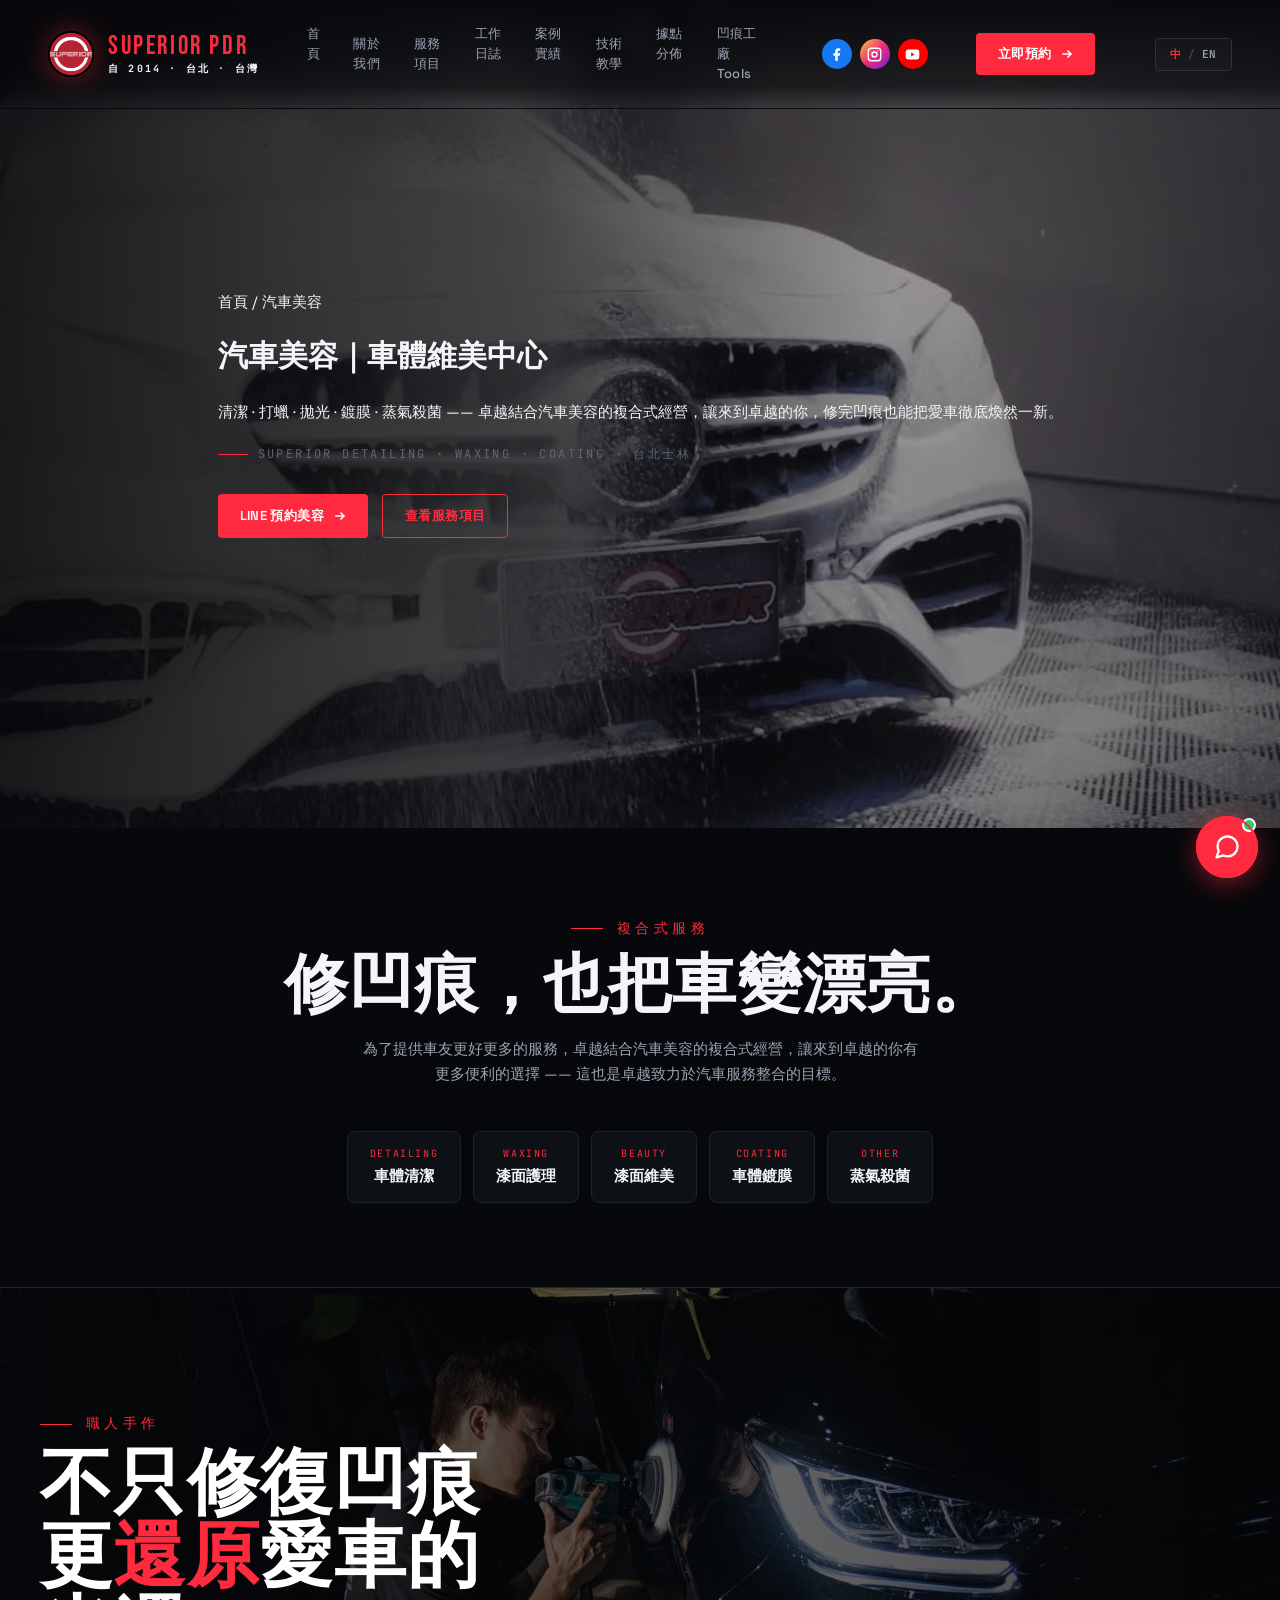
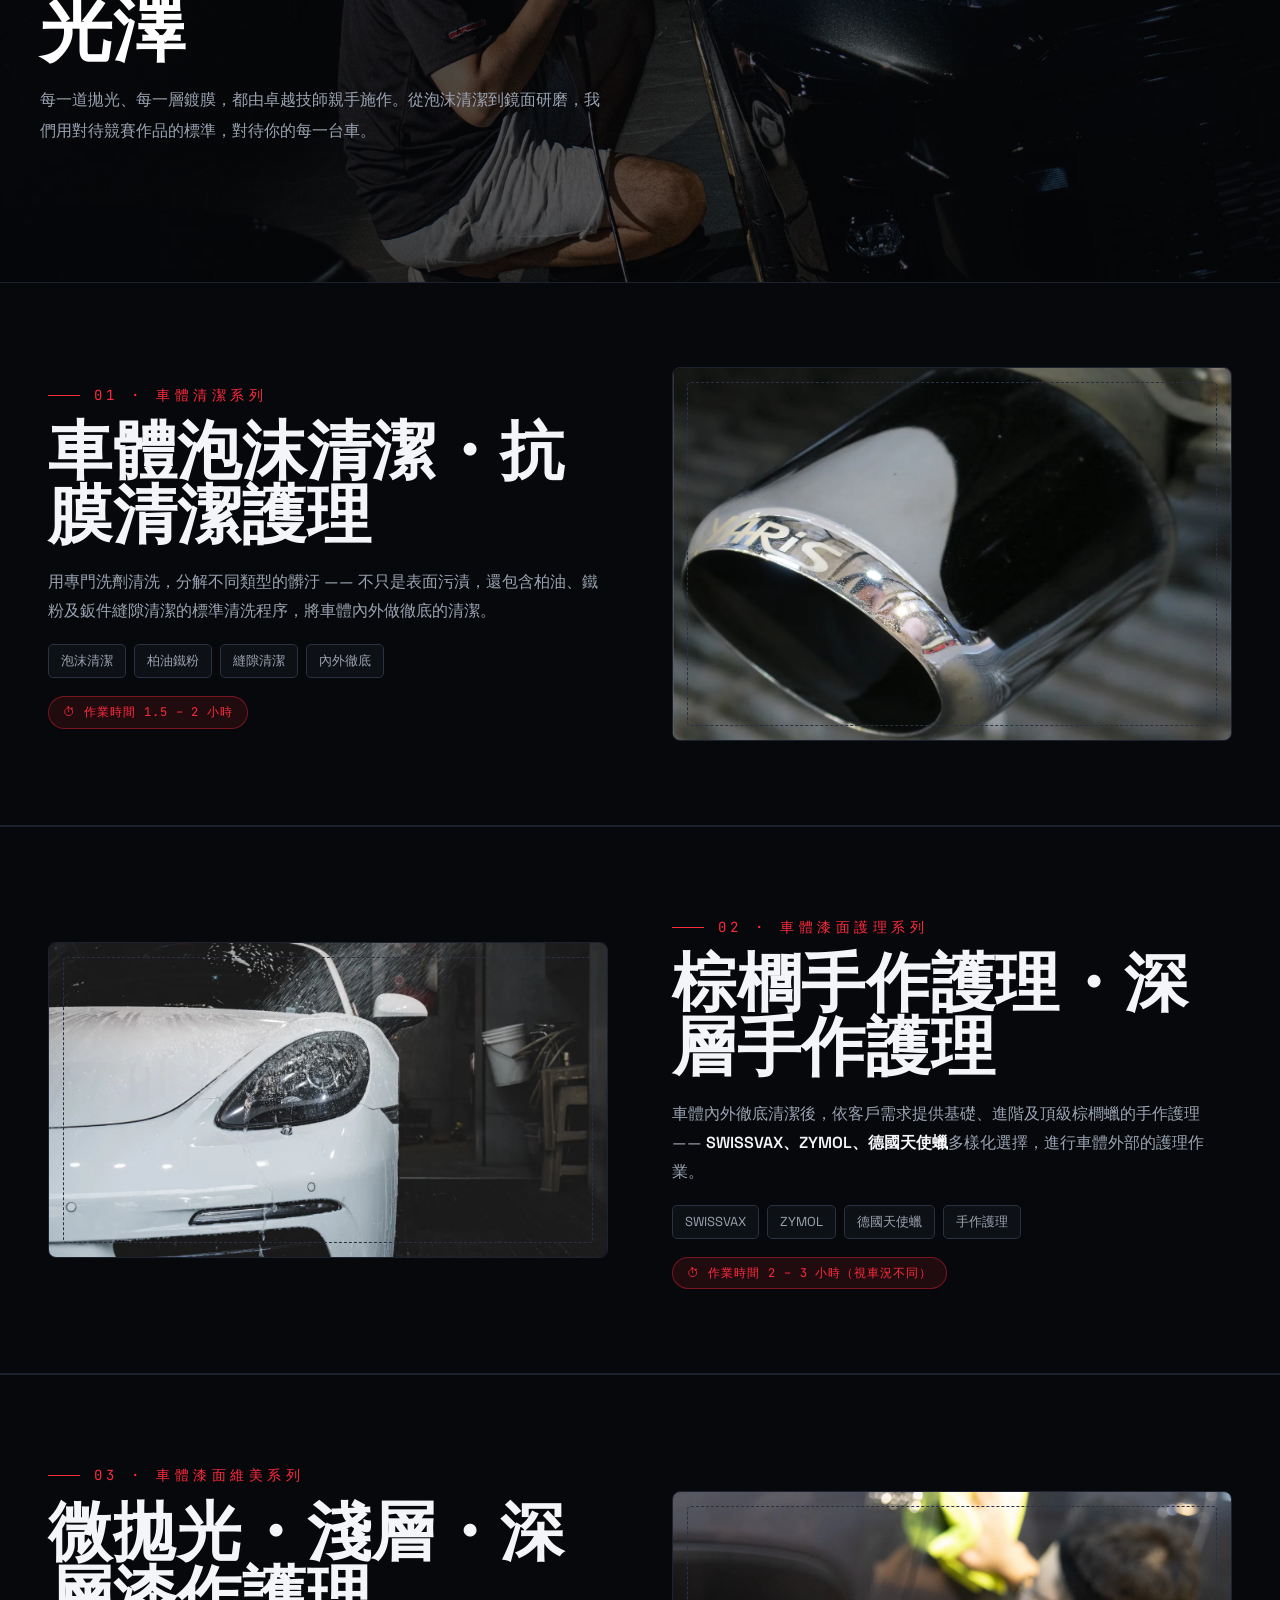
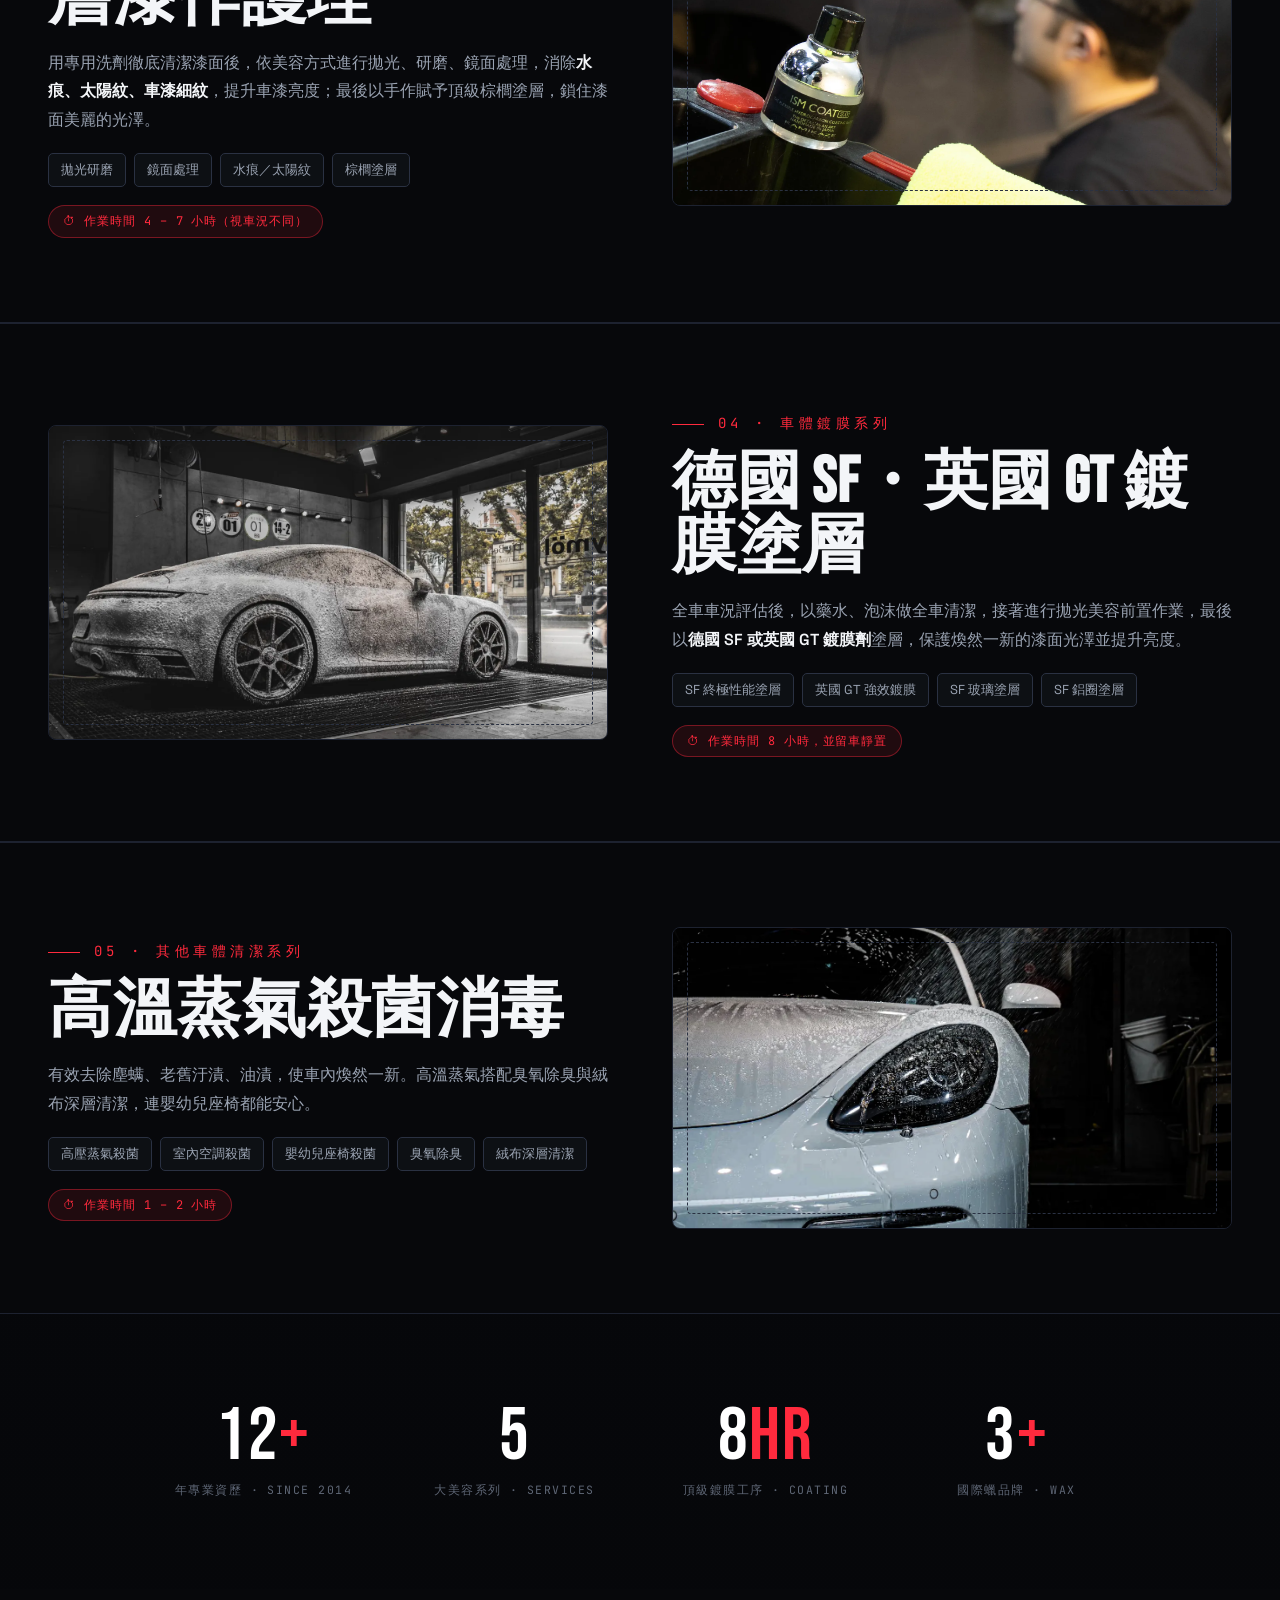
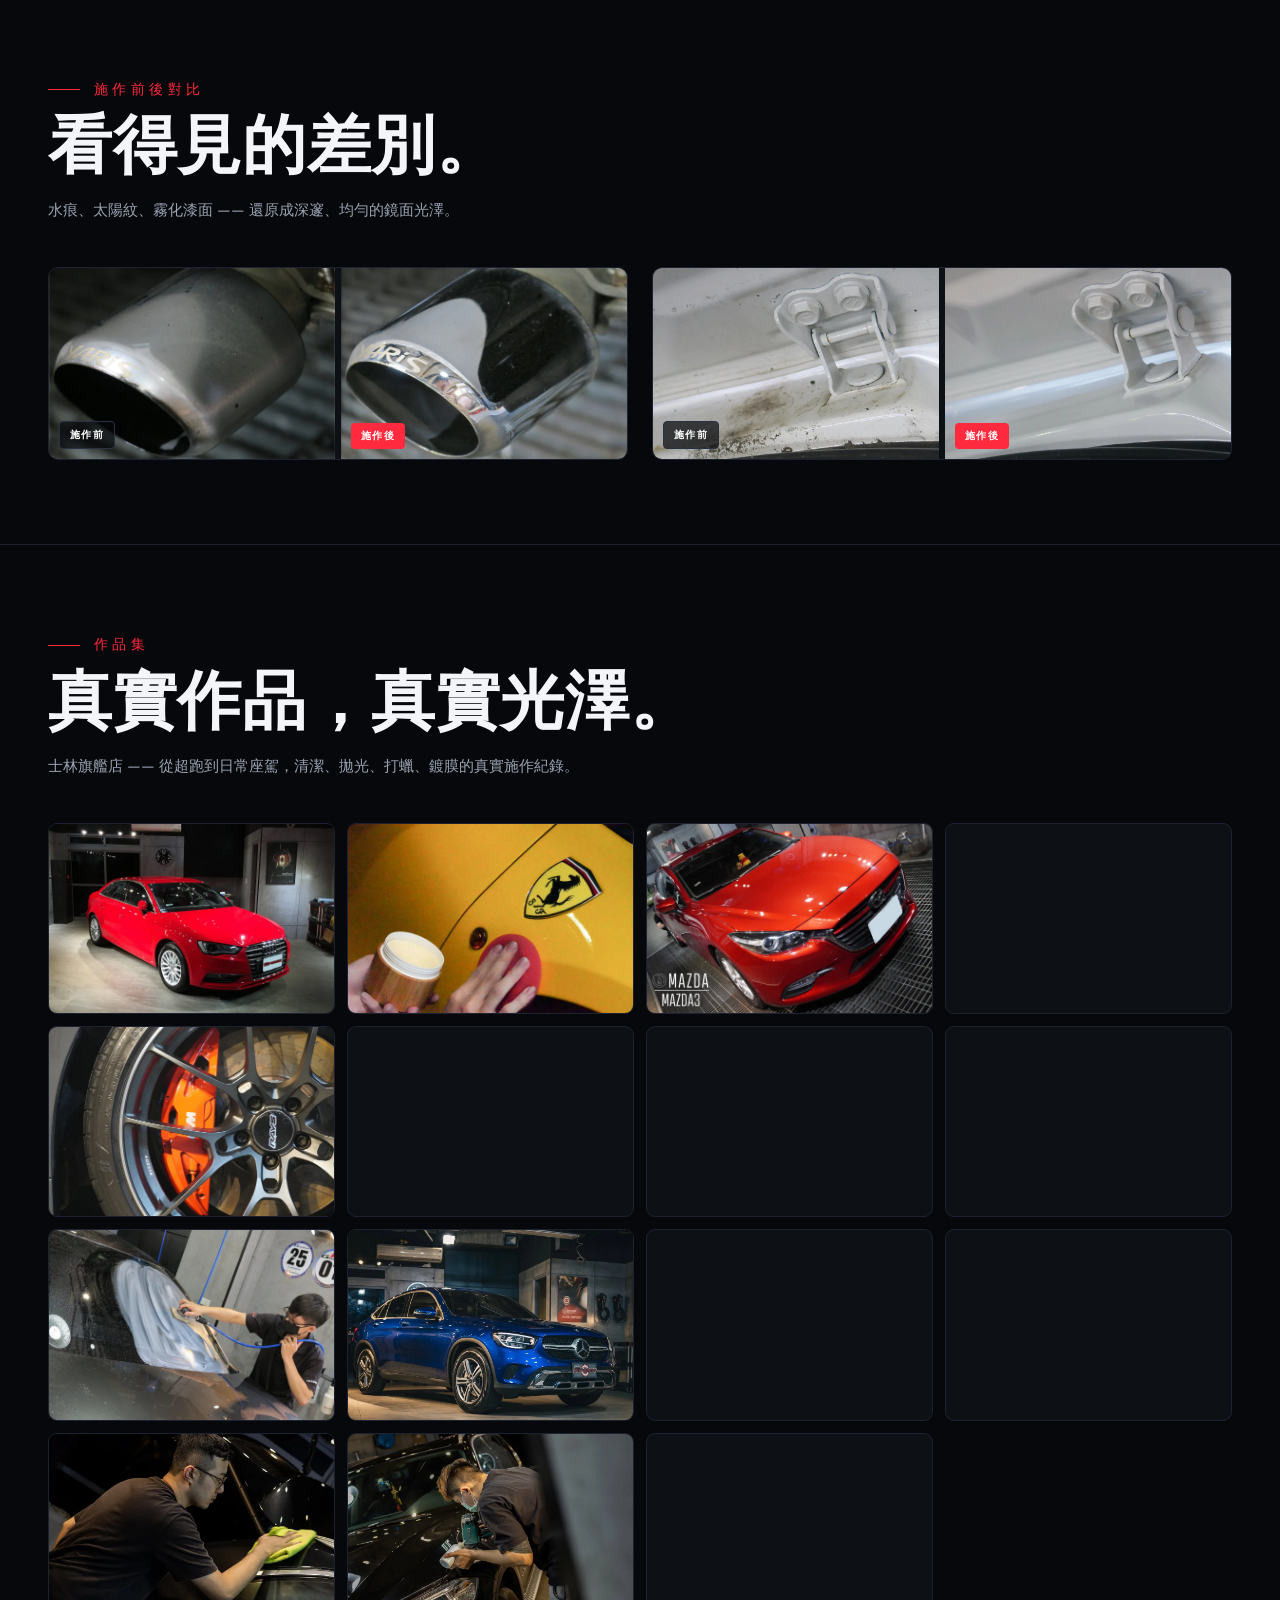
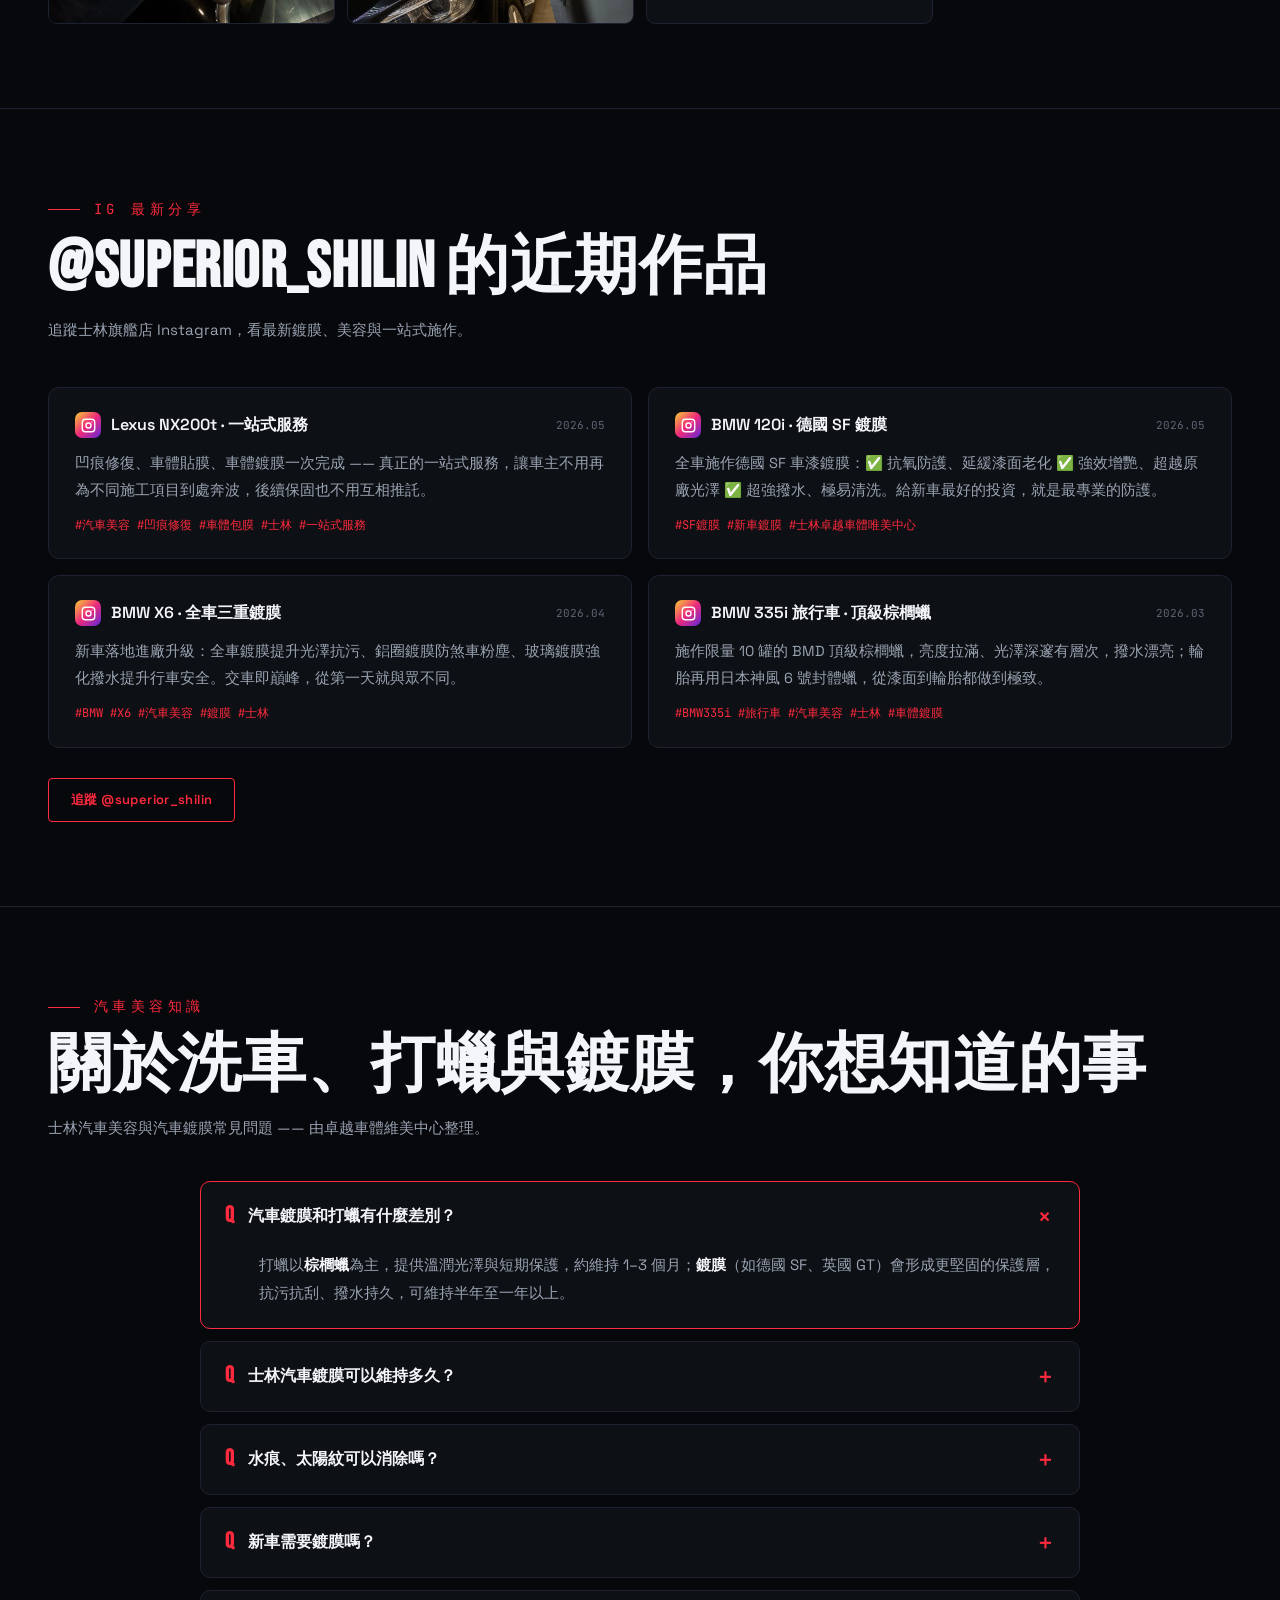
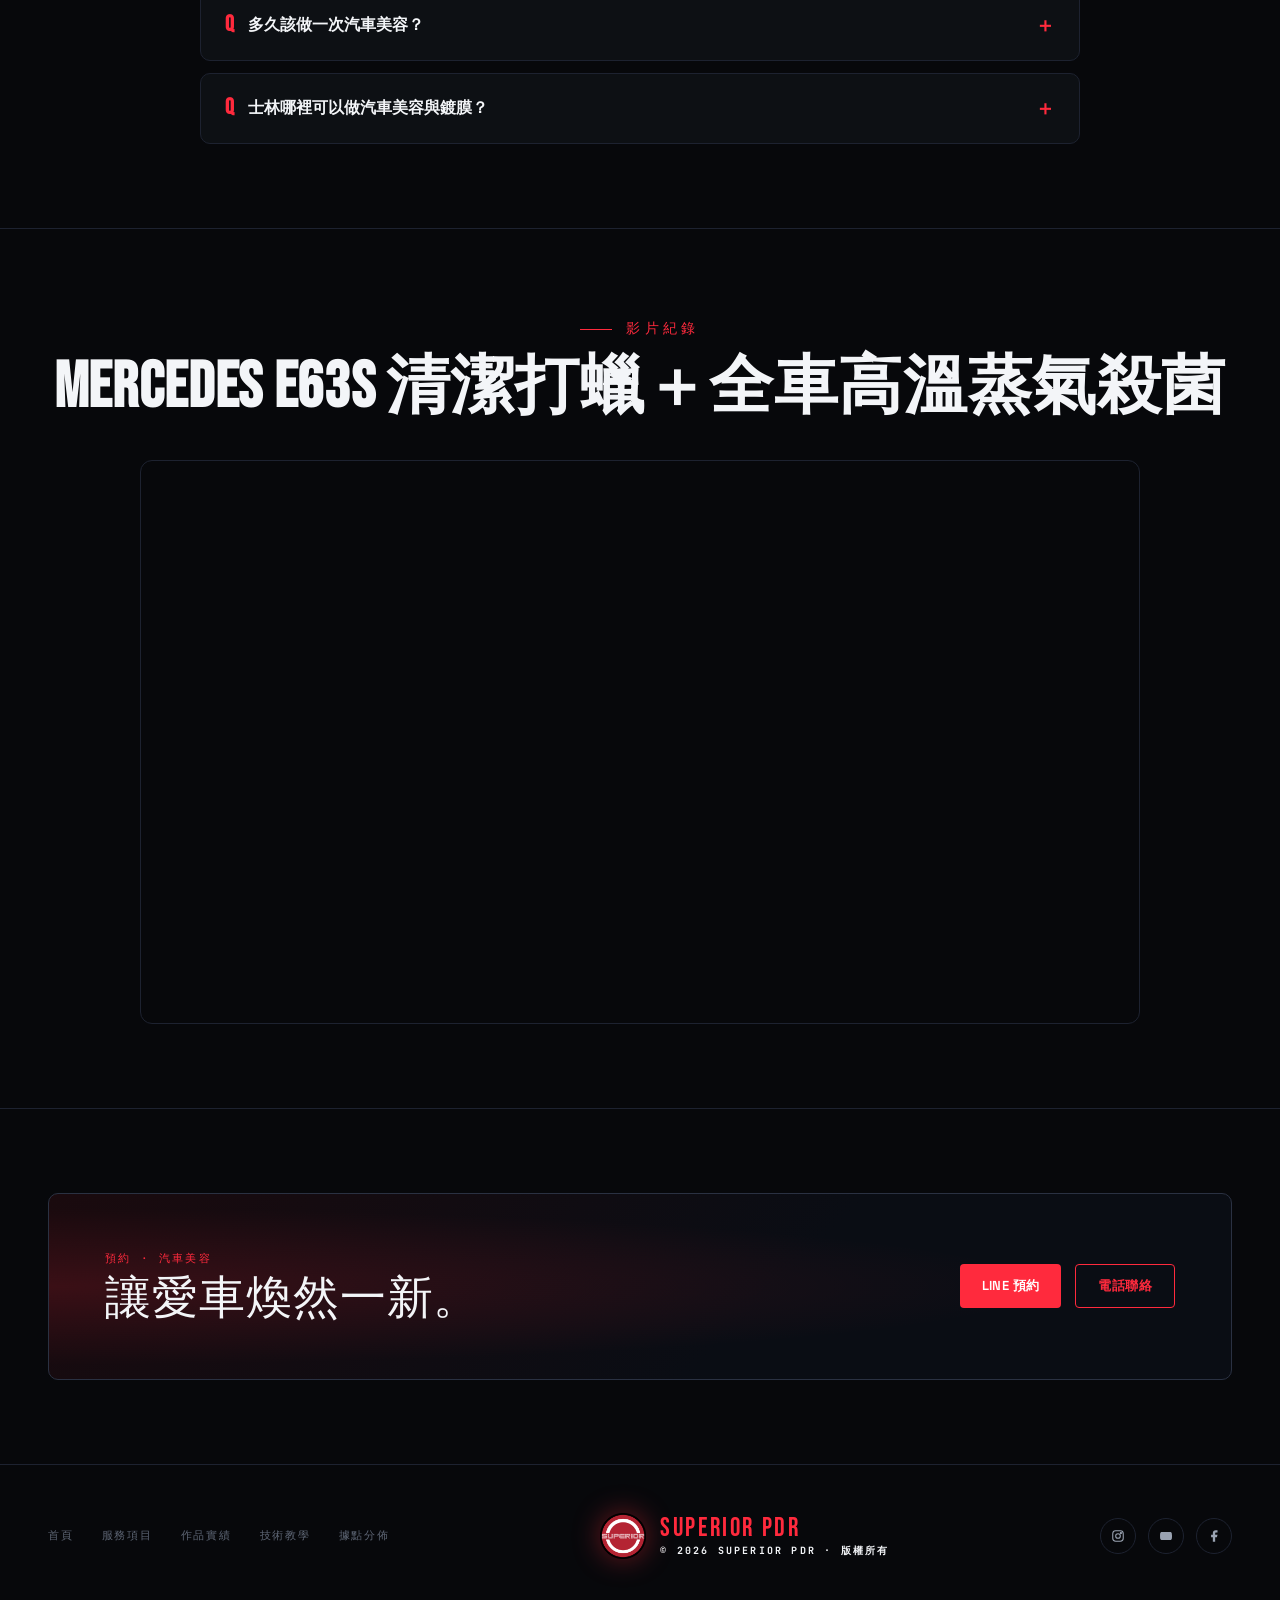
==== commit e4ba414d: "feat: 汽車美容頁加入15張作品集gallery + IG最新分享4則文案(superior_shilin)" ====
--- a/beauty/index.html
+++ b/beauty/index.html
@@ -120,6 +120,26 @@
   .faq-item .fa{padding:0 24px 20px 58px;color:var(--ink-dim);font-size:15px;line-height:1.9}
   .faq-item .fa b{color:var(--ink)}
 
+  /* --- works gallery --- */
+  .works-grid{display:grid;grid-template-columns:repeat(4,1fr);gap:12px;margin-top:44px}
+  @media(max-width:900px){.works-grid{grid-template-columns:repeat(3,1fr)}}
+  @media(max-width:600px){.works-grid{grid-template-columns:1fr 1fr}}
+  .works-grid .wph{position:relative;border-radius:9px;overflow:hidden;border:1px solid var(--line);aspect-ratio:3/2;background:var(--bg-elev)}
+  .works-grid .wph img{width:100%;height:100%;object-fit:cover;display:block;transition:transform .5s}
+  .works-grid .wph:hover img{transform:scale(1.06)}
+
+  /* --- IG latest cards --- */
+  .ig-grid{display:grid;grid-template-columns:repeat(2,1fr);gap:16px;margin-top:44px}
+  @media(max-width:760px){.ig-grid{grid-template-columns:1fr}}
+  .ig-card{display:block;border:1px solid var(--line);border-radius:11px;background:var(--bg-elev);padding:24px 26px;text-decoration:none;transition:border-color .25s,transform .25s}
+  .ig-card:hover{border-color:var(--accent);transform:translateY(-3px)}
+  .ig-card .ig-top{display:flex;align-items:center;gap:10px;margin-bottom:12px}
+  .ig-card .ig-ico{width:26px;height:26px;flex:0 0 auto;border-radius:7px;background:linear-gradient(135deg,#f9ce34,#ee2a7b,#6228d7);display:flex;align-items:center;justify-content:center}
+  .ig-card .ig-h{font-size:16px;font-weight:600;color:var(--ink)}
+  .ig-card .ig-date{margin-left:auto;font-family:'JetBrains Mono';font-size:11px;color:var(--ink-mute)}
+  .ig-card .ig-body{color:var(--ink-dim);font-size:14.5px;line-height:1.85}
+  .ig-card .ig-tags{margin-top:12px;font-family:'JetBrains Mono';font-size:12px;color:var(--accent)}
+
   /* --- video embed --- */
   .vid-wrap{max-width:1000px;margin:40px auto 0;border-radius:12px;overflow:hidden;border:1px solid var(--line)}
   .vid-wrap iframe{width:100%;aspect-ratio:16/9;height:auto;display:block;border:0}
@@ -291,6 +311,64 @@
         <div class="ba-im"><img src="media/ba-b2.webp" alt="施作後"><span class="ba-tag after">施作後</span></div>
       </div>
     </div>
+  </div>
+</section>
+
+<!-- ============ WORKS GALLERY ============ -->
+<section class="block" id="works">
+  <div class="block-inner">
+    <div class="section-eyebrow reveal" data-en="OUR WORK" data-zh="作品集">作品集</div>
+    <h2 class="section-title reveal" data-en="Real cars, real shine." data-zh="真實作品，真實光澤。">真實作品，真實光澤。</h2>
+    <p class="section-sub reveal">士林旗艦店 —— 從超跑到日常座駕，清潔、拋光、打蠟、鍍膜的真實施作紀錄。</p>
+    <div class="works-grid">
+      <div class="wph reveal"><img loading="lazy" decoding="async" src="media/work-01.webp" alt="卓越士林汽車美容作品 Audi"></div>
+      <div class="wph reveal"><img loading="lazy" decoding="async" src="media/work-02.webp" alt="Ferrari 法拉利手作打蠟"></div>
+      <div class="wph reveal"><img loading="lazy" decoding="async" src="media/work-03.webp" alt="Mazda6 汽車美容"></div>
+      <div class="wph reveal"><img loading="lazy" decoding="async" src="media/work-04.webp" alt="Mazda3 漆面護理"></div>
+      <div class="wph reveal"><img loading="lazy" decoding="async" src="media/work-05.webp" alt="RAYS 鋁圈鍍膜"></div>
+      <div class="wph reveal"><img loading="lazy" decoding="async" src="media/work-06.webp" alt="Mercedes 漆面鏡面"></div>
+      <div class="wph reveal"><img loading="lazy" decoding="async" src="media/work-07.webp" alt="VW 輪圈清潔"></div>
+      <div class="wph reveal"><img loading="lazy" decoding="async" src="media/work-08.webp" alt="車內深層清潔"></div>
+      <div class="wph reveal"><img loading="lazy" decoding="async" src="media/work-09.webp" alt="泡沫清潔施作"></div>
+      <div class="wph reveal"><img loading="lazy" decoding="async" src="media/work-10.webp" alt="Mercedes GLC 鍍膜"></div>
+      <div class="wph reveal"><img loading="lazy" decoding="async" src="media/work-11.webp" alt="Mercedes 藍色鍍膜"></div>
+      <div class="wph reveal"><img loading="lazy" decoding="async" src="media/work-12.webp" alt="VW Touareg 鍍膜"></div>
+      <div class="wph reveal"><img loading="lazy" decoding="async" src="media/work-13.webp" alt="漆面拋光"></div>
+      <div class="wph reveal"><img loading="lazy" decoding="async" src="media/work-14.webp" alt="細節美容施作"></div>
+      <div class="wph reveal"><img loading="lazy" decoding="async" src="media/work-15.webp" alt="Mercedes AMG A45 美容"></div>
+    </div>
+  </div>
+</section>
+
+<!-- ============ IG 最新分享 ============ -->
+<section class="block" id="ig">
+  <div class="block-inner">
+    <div class="section-eyebrow reveal" data-en="LATEST ON IG" data-zh="IG 最新分享">IG 最新分享</div>
+    <h2 class="section-title reveal" data-en="Fresh from @superior_shilin" data-zh="@superior_shilin 的近期作品">@superior_shilin 的近期作品</h2>
+    <p class="section-sub reveal">追蹤士林旗艦店 Instagram，看最新鍍膜、美容與一站式施作。</p>
+    <div class="ig-grid">
+      <a class="ig-card reveal" href="https://www.instagram.com/superior_shilin/reel/DYZGEbdtNQL/" target="_blank" rel="noopener">
+        <div class="ig-top"><span class="ig-ico"><svg width="15" height="15" viewBox="0 0 24 24" fill="none" stroke="#fff" stroke-width="2.2"><rect x="2" y="2" width="20" height="20" rx="5"/><circle cx="12" cy="12" r="4"/><circle cx="17.5" cy="6.5" r="1" fill="#fff" stroke="none"/></svg></span><span class="ig-h">Lexus NX200t · 一站式服務</span><span class="ig-date">2026.05</span></div>
+        <div class="ig-body">凹痕修復、車體貼膜、車體鍍膜一次完成 —— 真正的一站式服務，讓車主不用再為不同施工項目到處奔波，後續保固也不用互相推託。</div>
+        <div class="ig-tags">#汽車美容 #凹痕修復 #車體包膜 #士林 #一站式服務</div>
+      </a>
+      <a class="ig-card reveal delay-1" href="https://www.instagram.com/superior_shilin/reel/DYH9dIbvGVa/" target="_blank" rel="noopener">
+        <div class="ig-top"><span class="ig-ico"><svg width="15" height="15" viewBox="0 0 24 24" fill="none" stroke="#fff" stroke-width="2.2"><rect x="2" y="2" width="20" height="20" rx="5"/><circle cx="12" cy="12" r="4"/><circle cx="17.5" cy="6.5" r="1" fill="#fff" stroke="none"/></svg></span><span class="ig-h">BMW 120i · 德國 SF 鍍膜</span><span class="ig-date">2026.05</span></div>
+        <div class="ig-body">全車施作德國 SF 車漆鍍膜：✅ 抗氧防護、延緩漆面老化 ✅ 強效增艷、超越原廠光澤 ✅ 超強撥水、極易清洗。給新車最好的投資，就是最專業的防護。</div>
+        <div class="ig-tags">#SF鍍膜 #新車鍍膜 #士林卓越車體唯美中心</div>
+      </a>
+      <a class="ig-card reveal" href="https://www.instagram.com/superior_shilin/reel/DWlyZnKCSNi/" target="_blank" rel="noopener">
+        <div class="ig-top"><span class="ig-ico"><svg width="15" height="15" viewBox="0 0 24 24" fill="none" stroke="#fff" stroke-width="2.2"><rect x="2" y="2" width="20" height="20" rx="5"/><circle cx="12" cy="12" r="4"/><circle cx="17.5" cy="6.5" r="1" fill="#fff" stroke="none"/></svg></span><span class="ig-h">BMW X6 · 全車三重鍍膜</span><span class="ig-date">2026.04</span></div>
+        <div class="ig-body">新車落地進廠升級：全車鍍膜提升光澤抗污、鋁圈鍍膜防煞車粉塵、玻璃鍍膜強化撥水提升行車安全。交車即巔峰，從第一天就與眾不同。</div>
+        <div class="ig-tags">#BMW #X6 #汽車美容 #鍍膜 #士林</div>
+      </a>
+      <a class="ig-card reveal delay-1" href="https://www.instagram.com/superior_shilin/reel/DWf4uH0ElCl/" target="_blank" rel="noopener">
+        <div class="ig-top"><span class="ig-ico"><svg width="15" height="15" viewBox="0 0 24 24" fill="none" stroke="#fff" stroke-width="2.2"><rect x="2" y="2" width="20" height="20" rx="5"/><circle cx="12" cy="12" r="4"/><circle cx="17.5" cy="6.5" r="1" fill="#fff" stroke="none"/></svg></span><span class="ig-h">BMW 335i 旅行車 · 頂級棕櫚蠟</span><span class="ig-date">2026.03</span></div>
+        <div class="ig-body">施作限量 10 罐的 BMD 頂級棕櫚蠟，亮度拉滿、光澤深邃有層次，撥水漂亮；輪胎再用日本神風 6 號封體蠟，從漆面到輪胎都做到極致。</div>
+        <div class="ig-tags">#BMW335i #旅行車 #汽車美容 #士林 #車體鍍膜</div>
+      </a>
+    </div>
+    <div style="margin-top:30px" class="reveal"><a class="cta ghost" href="https://www.instagram.com/superior_shilin/" target="_blank" rel="noopener"><span>追蹤 @superior_shilin</span></a></div>
   </div>
 </section>
 
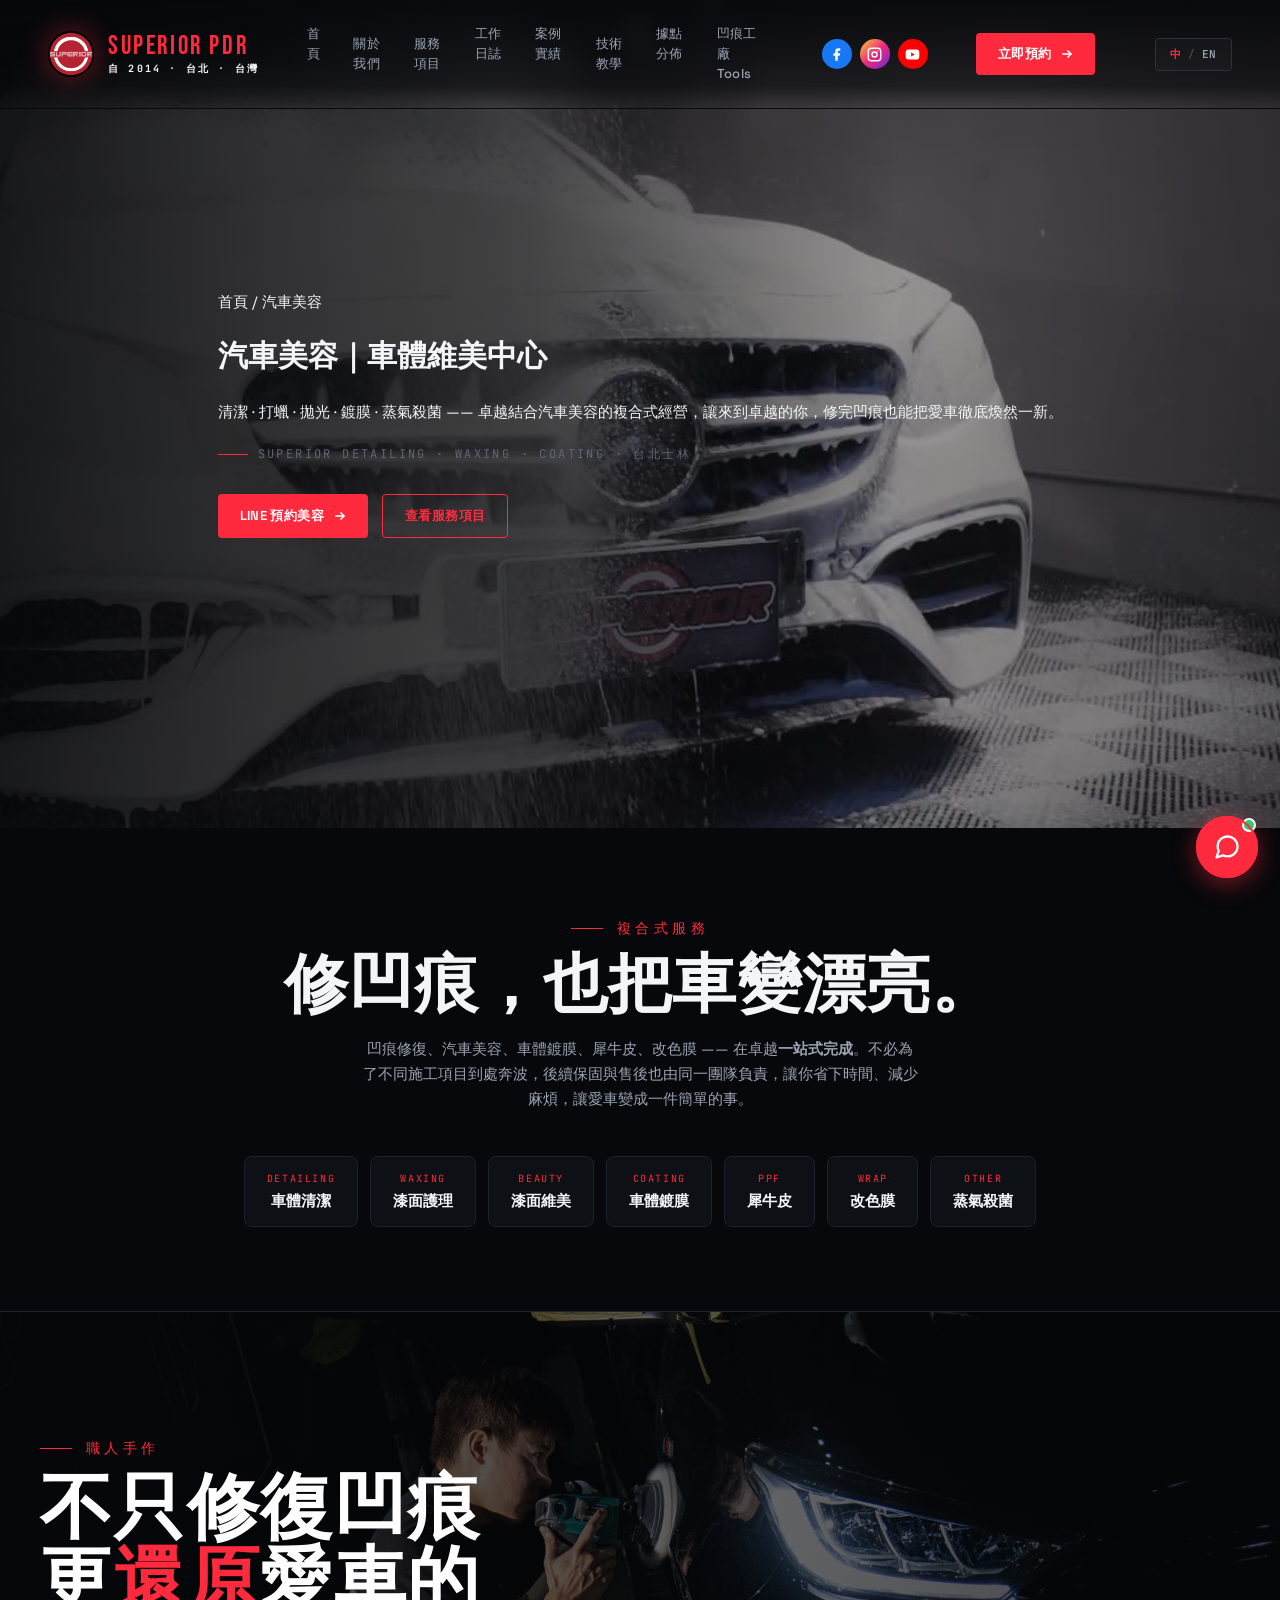
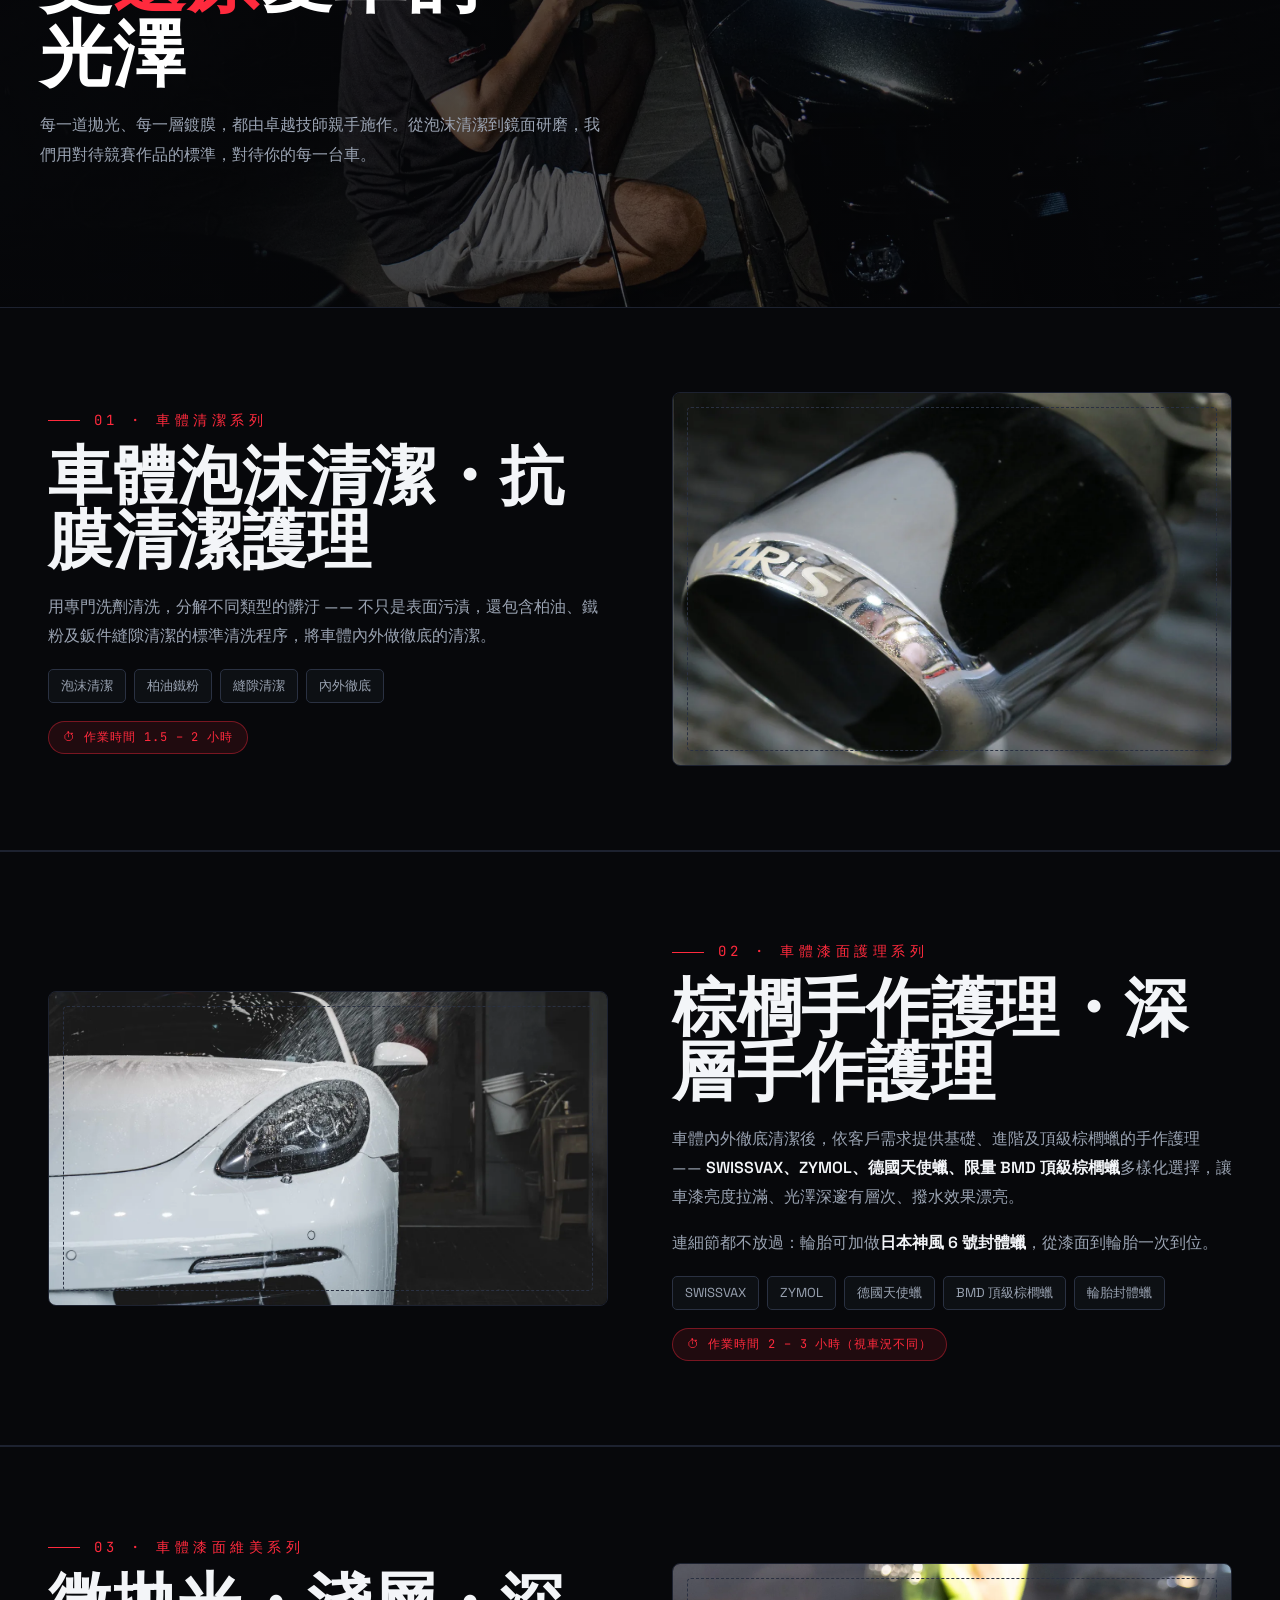
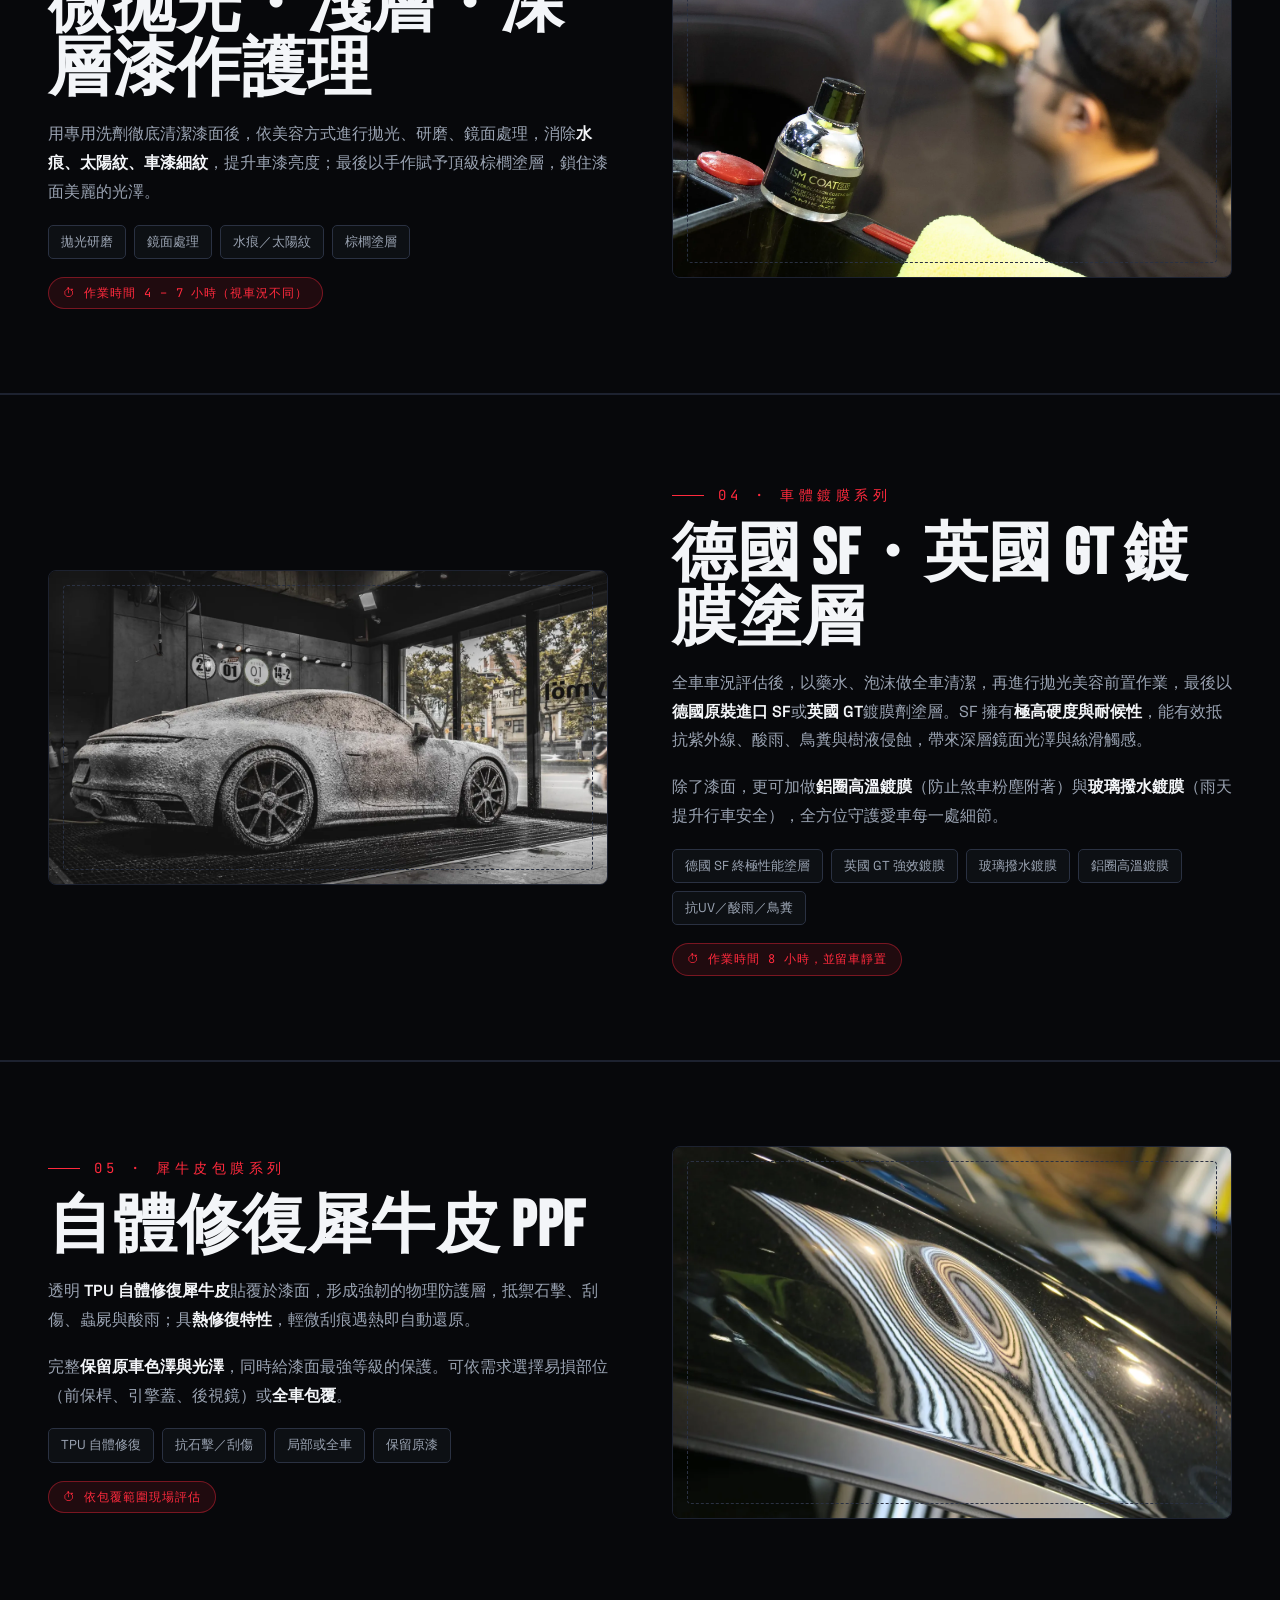
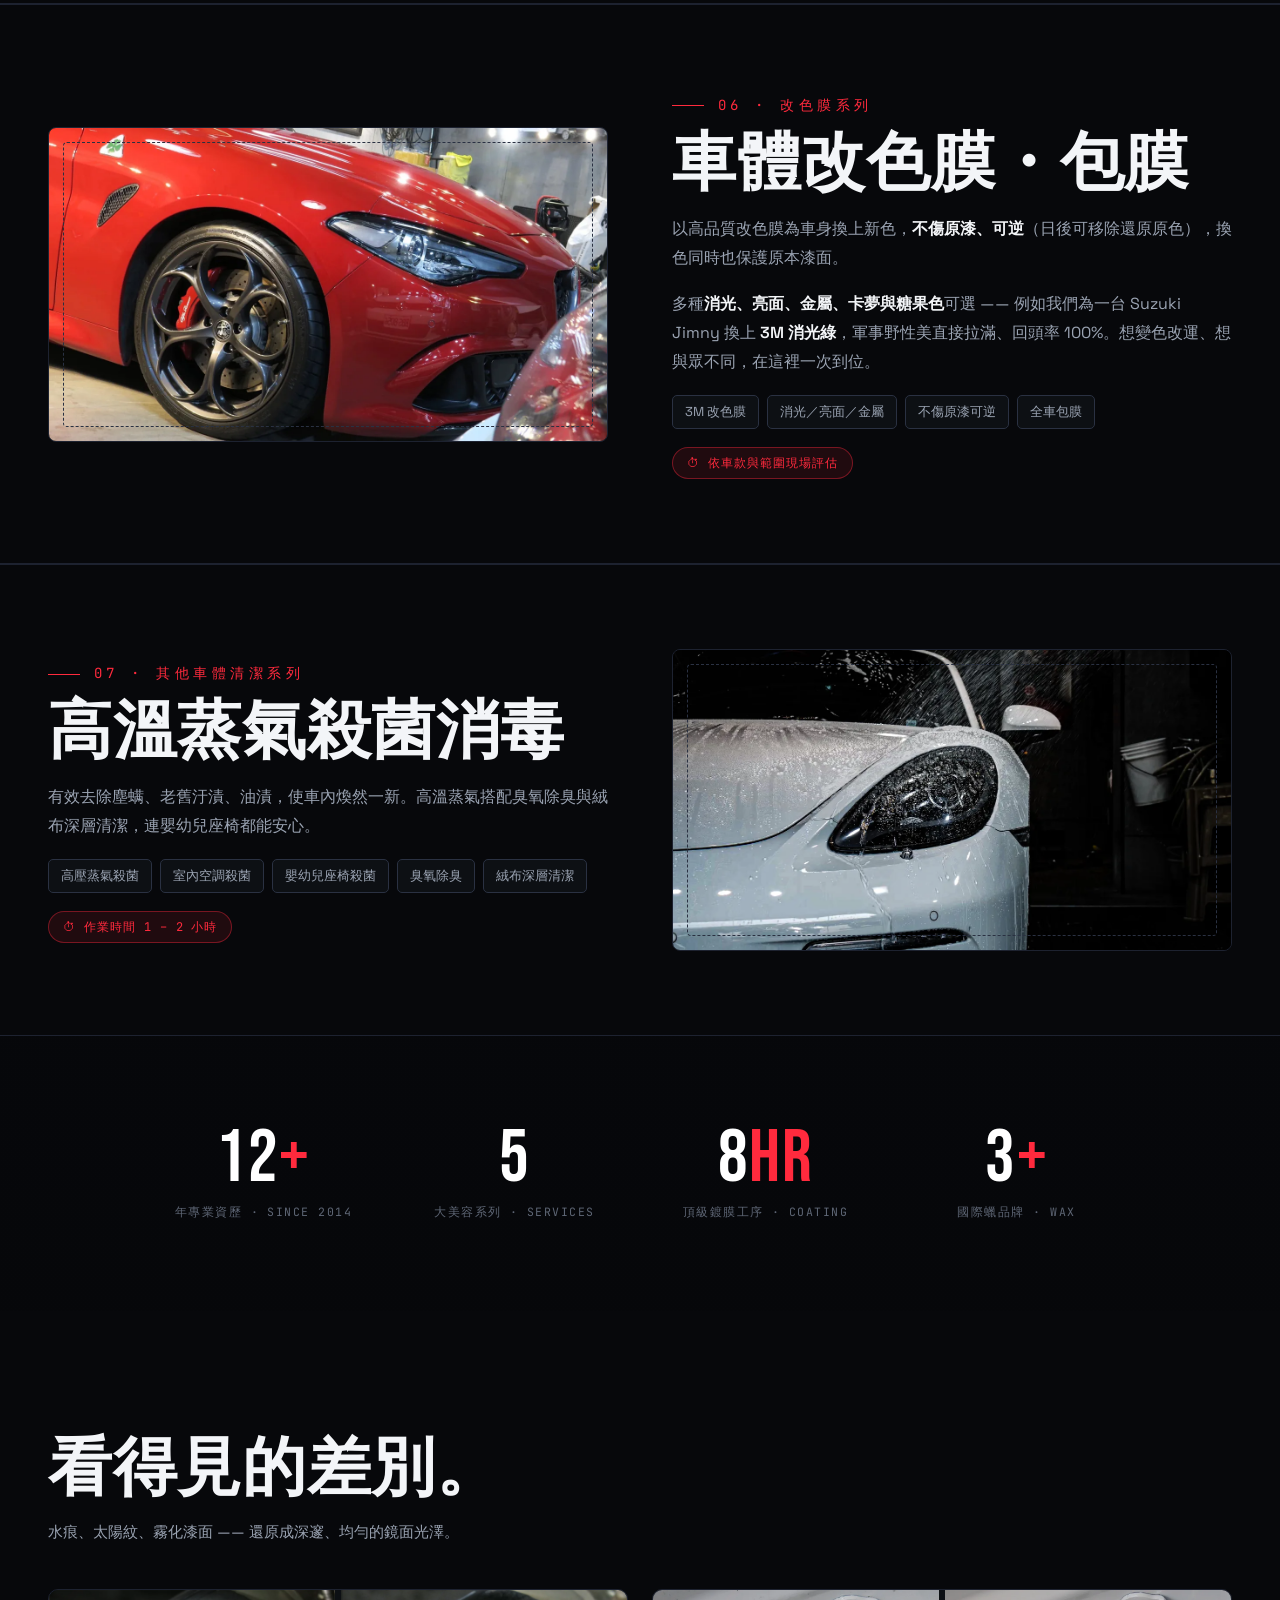
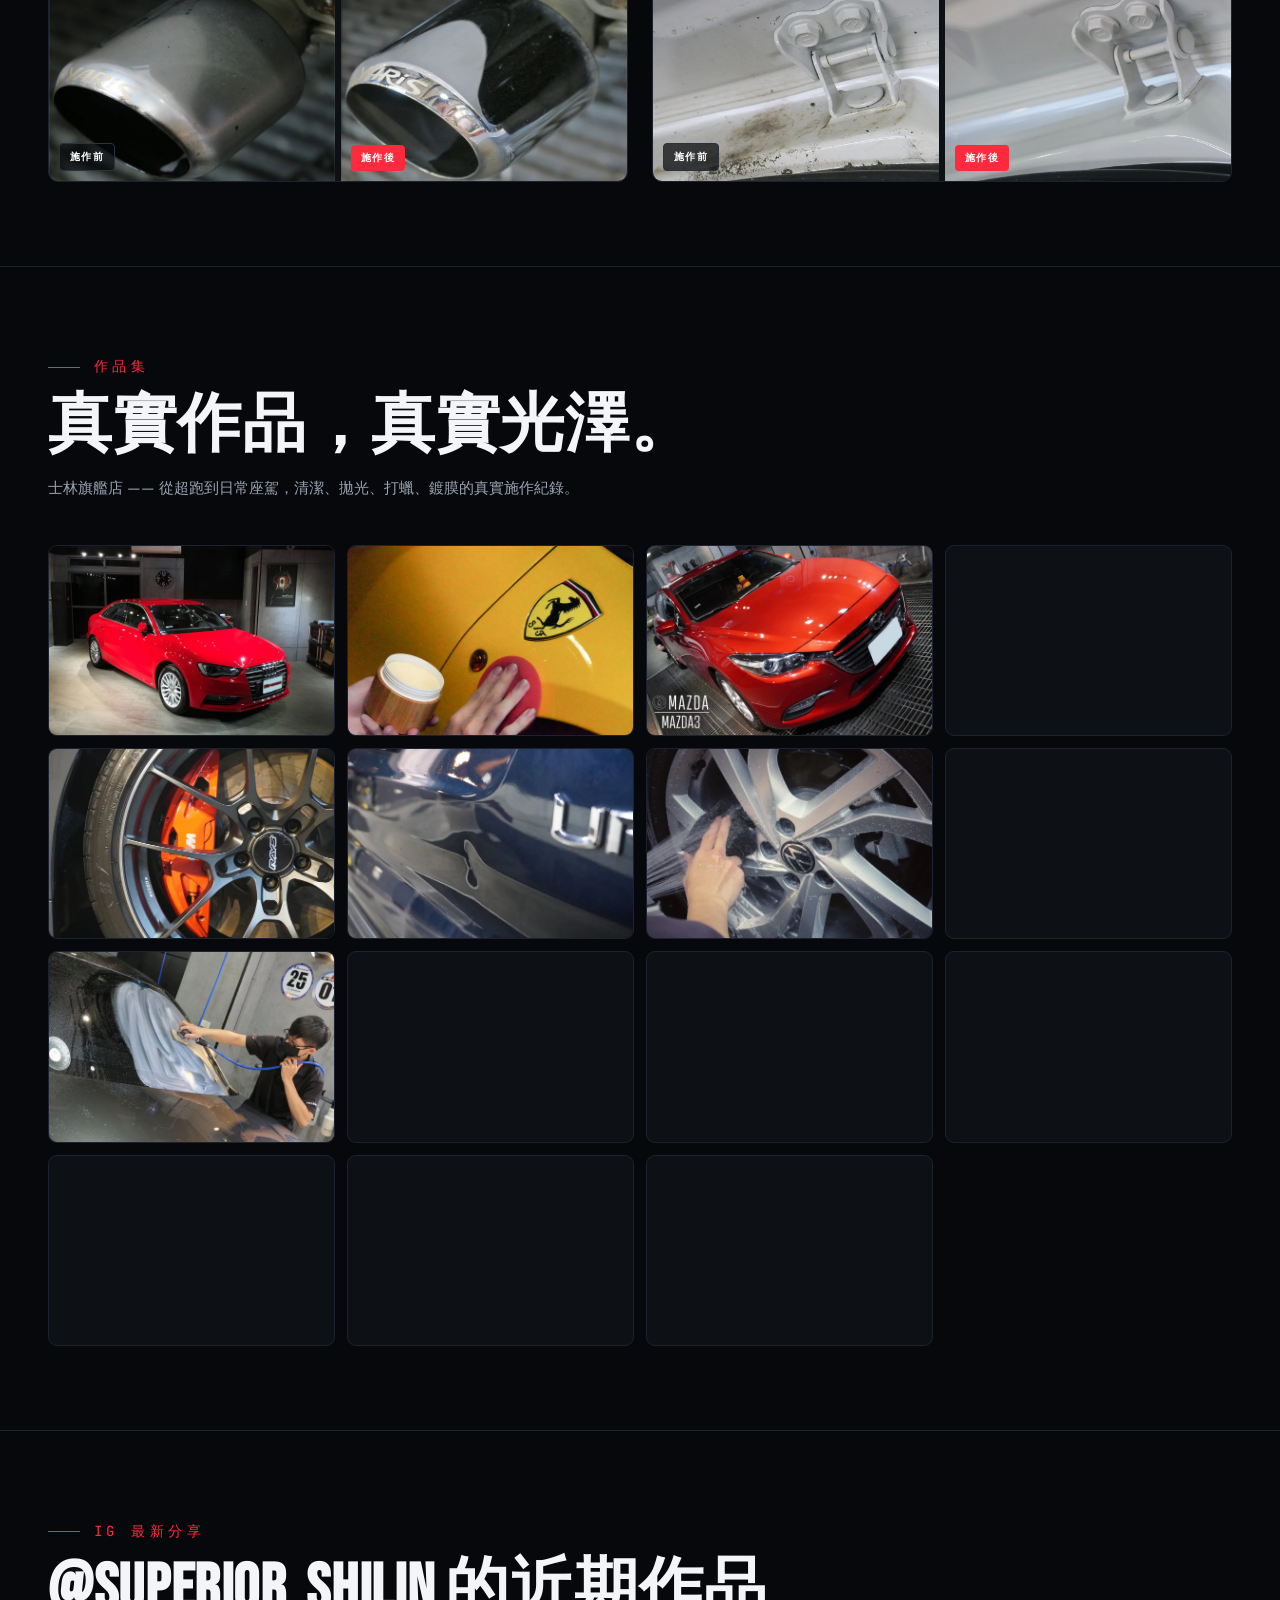
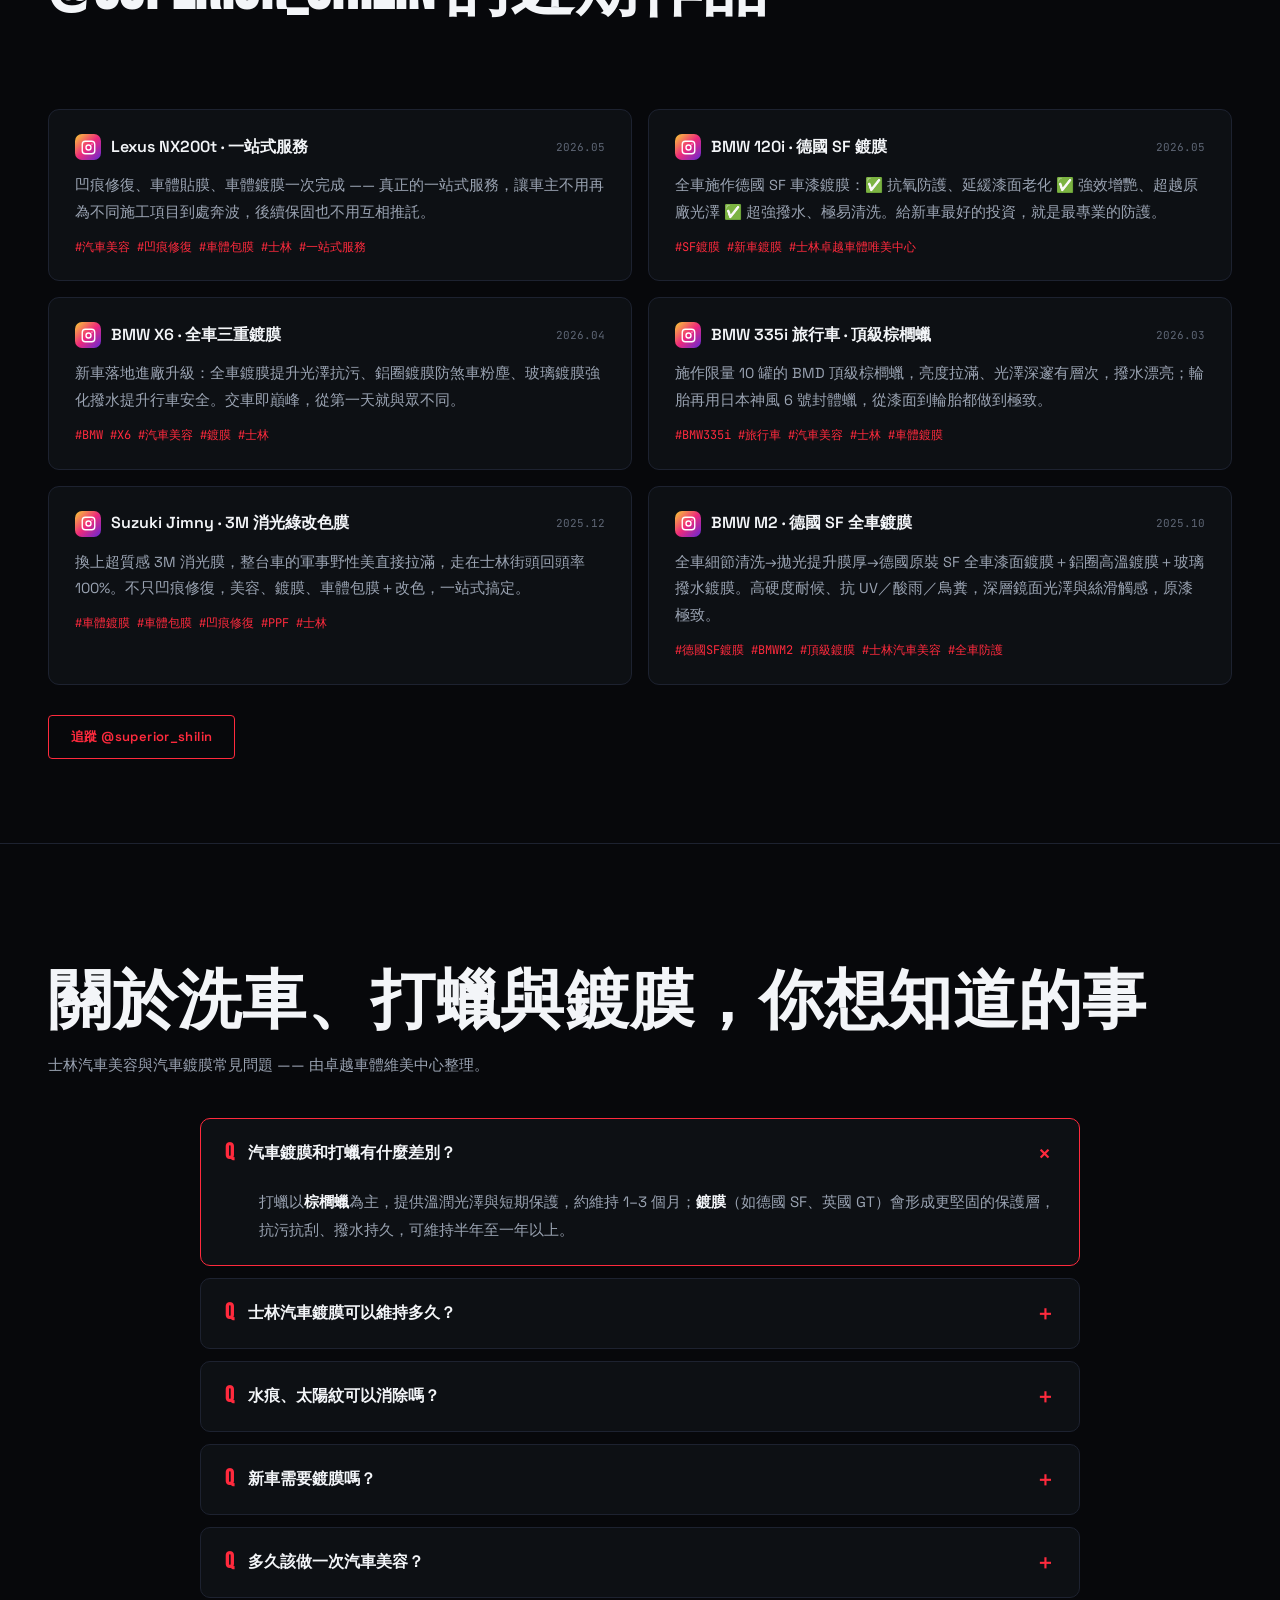
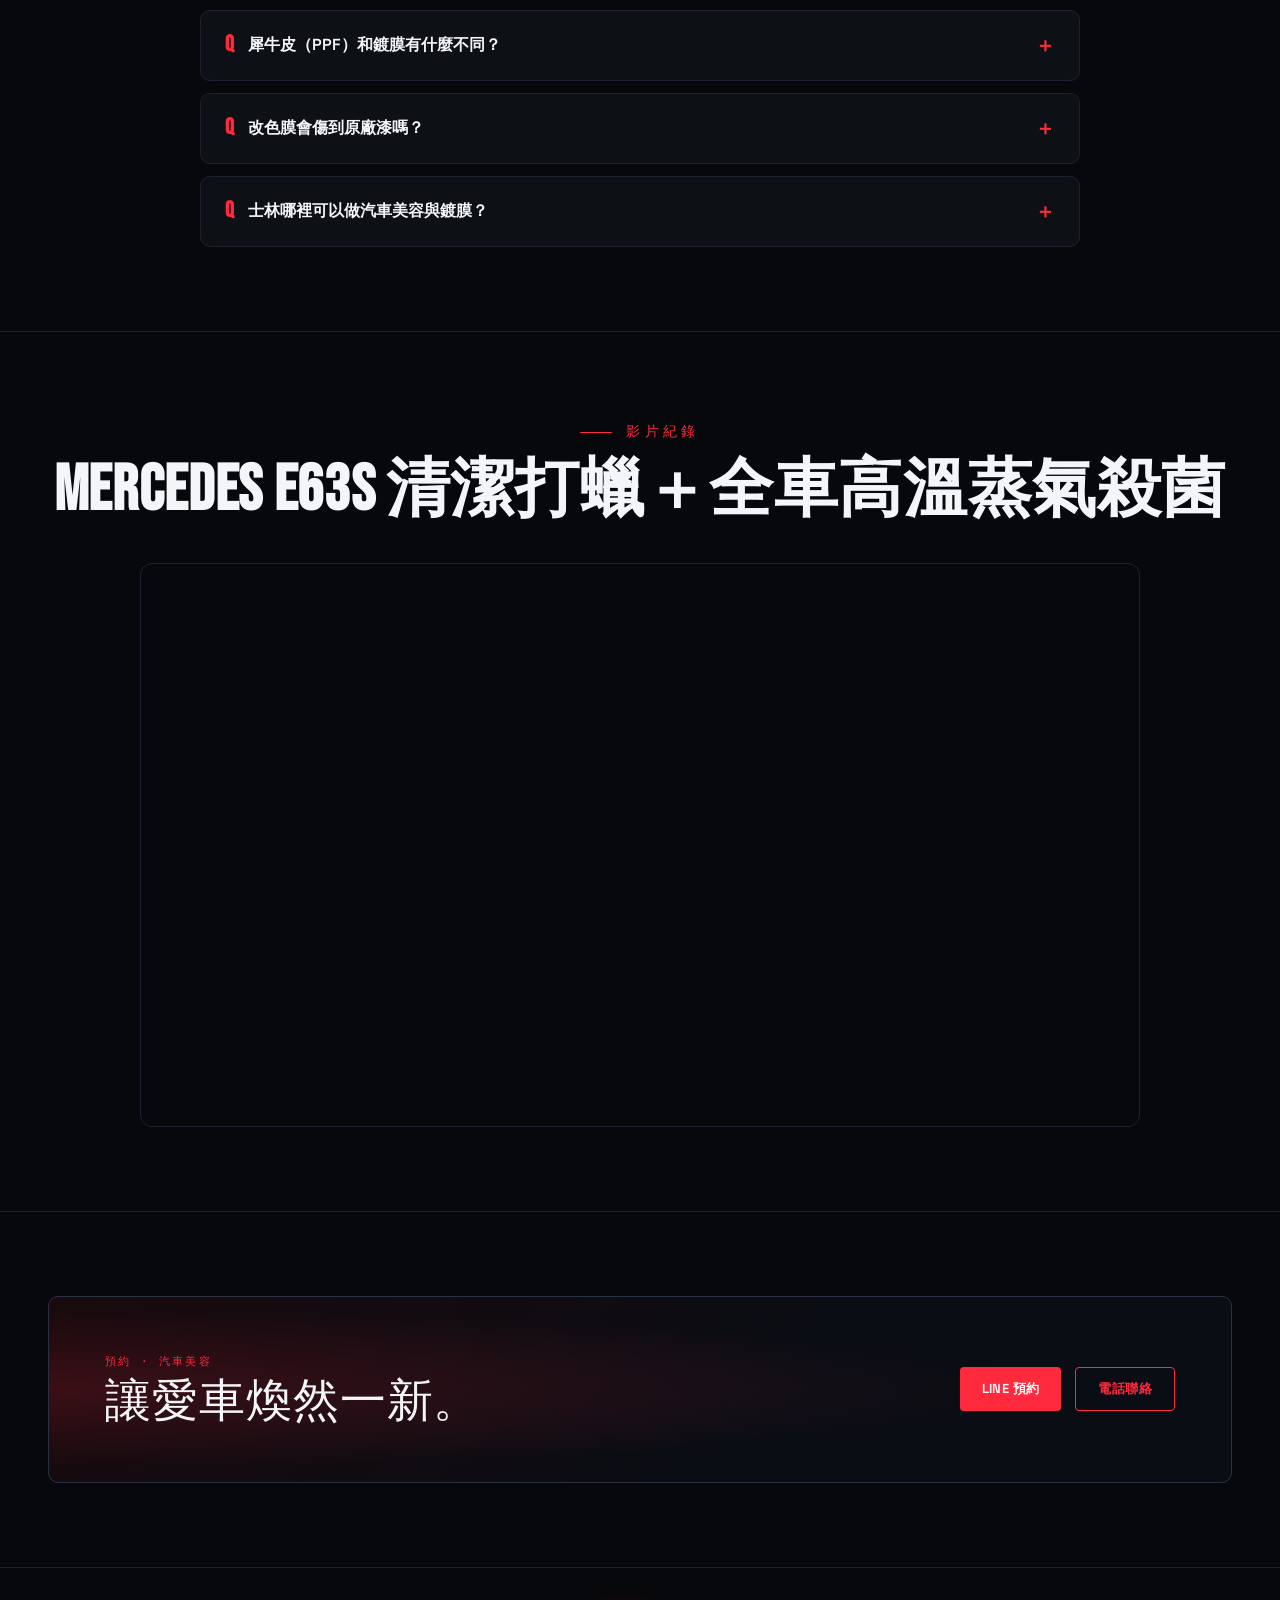
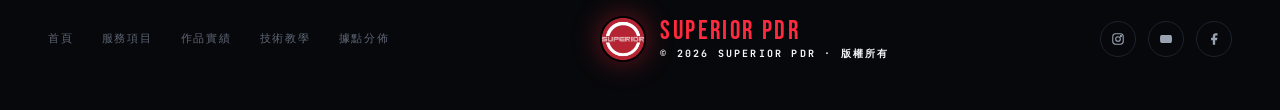
==== commit 671dac7f: "feat: 汽車美容頁新增犀牛皮PPF/改色膜服務 + 6則IG文案 + 內文用IG文案enrich + FAQ/SEO擴充" ====
--- a/beauty/index.html
+++ b/beauty/index.html
@@ -5,7 +5,7 @@
 <meta name="viewport" content="width=device-width, initial-scale=1">
 <title>士林汽車美容・士林鍍膜｜車體維美中心 — SUPERIOR PDR 卓越</title>
 <meta name="description" content="士林汽車美容・士林汽車鍍膜首選 — 卓越車體維美中心（台北市士林區承德路四段300號）。提供車體泡沫清潔、棕櫚手作打蠟、漆面拋光研磨、德國 SF／英國 GT 鍍膜塗層、高溫蒸氣殺菌消毒。專業士林汽車美容與鍍膜，LINE 預約。">
-<meta name="keywords" content="士林汽車美容,士林鍍膜,士林汽車鍍膜,士林打蠟,台北汽車美容,台北鍍膜,汽車美容,汽車鍍膜,SF鍍膜,GT鍍膜,棕櫚蠟,漆面拋光,水痕清除,太陽紋,高溫蒸氣殺菌,車體鍍膜,車體維美中心,卓越凹痕修復">
+<meta name="keywords" content="士林汽車美容,士林鍍膜,士林汽車鍍膜,士林打蠟,士林犀牛皮,士林改色膜,台北汽車美容,台北鍍膜,汽車美容,汽車鍍膜,SF鍍膜,GT鍍膜,犀牛皮,PPF,改色膜,車體包膜,棕櫚蠟,漆面拋光,水痕清除,太陽紋,高溫蒸氣殺菌,一站式服務,車體鍍膜,車體維美中心,卓越凹痕修復">
 <meta name="robots" content="noindex, nofollow">
 <meta property="og:title" content="汽車美容｜車體維美中心 — SUPERIOR PDR">
 <meta property="og:description" content="清潔・打蠟・拋光・鍍膜・蒸氣殺菌 —— 卓越車體維美中心，讓愛車煥然一新。">
@@ -29,6 +29,8 @@
     {"@type":"Offer","itemOffered":{"@type":"Service","name":"棕櫚手作打蠟 Auto Waxing"}},
     {"@type":"Offer","itemOffered":{"@type":"Service","name":"漆面拋光研磨 Auto Beauty"}},
     {"@type":"Offer","itemOffered":{"@type":"Service","name":"車體鍍膜 SF／GT Coating"}},
+    {"@type":"Offer","itemOffered":{"@type":"Service","name":"犀牛皮包膜 PPF 漆面保護膜"}},
+    {"@type":"Offer","itemOffered":{"@type":"Service","name":"車體改色膜 Color Change Wrap"}},
     {"@type":"Offer","itemOffered":{"@type":"Service","name":"高溫蒸氣殺菌消毒"}}
   ]
 }
@@ -43,7 +45,9 @@
     {"@type":"Question","name":"水痕、太陽紋可以消除嗎？","acceptedAnswer":{"@type":"Answer","text":"可以。透過拋光、研磨與鏡面處理能去除水痕、太陽紋與車漆細紋，恢復漆面亮度，再以塗層鎖住光澤。"}},
     {"@type":"Question","name":"新車需要鍍膜嗎？","acceptedAnswer":{"@type":"Answer","text":"建議。新車漆面狀態最佳，先鍍膜能建立保護層、減少日後氧化與細紋，後續維護也更輕鬆。"}},
     {"@type":"Question","name":"多久該做一次汽車美容？","acceptedAnswer":{"@type":"Answer","text":"一般洗車視使用情況每 1–2 週，深層美容或打蠟約每 3–6 個月，鍍膜則依等級半年到一年保養一次。"}},
-    {"@type":"Question","name":"士林哪裡可以做汽車美容與鍍膜？","acceptedAnswer":{"@type":"Answer","text":"卓越車體維美中心士林旗艦店（台北市士林區承德路四段300號）提供完整汽車美容、打蠟、拋光與 SF／GT 鍍膜服務，可透過 LINE 預約。"}}
+    {"@type":"Question","name":"犀牛皮（PPF）和鍍膜有什麼不同？","acceptedAnswer":{"@type":"Answer","text":"鍍膜是塗層，提升光澤與抗污、撥水，屬於化學性保護；犀牛皮（PPF）是厚實的 TPU 透明膜，提供抗石擊、刮傷的物理性防護，並具自體修復特性。兩者可搭配施作，達到最完整的漆面保護。"}},
+    {"@type":"Question","name":"改色膜會傷到原廠漆嗎？","acceptedAnswer":{"@type":"Answer","text":"不會。改色膜以包覆方式施作，不傷原漆且可逆，日後可移除還原原色，同時在包覆期間保護原本漆面。"}},
+    {"@type":"Question","name":"士林哪裡可以做汽車美容與鍍膜？","acceptedAnswer":{"@type":"Answer","text":"卓越車體維美中心士林旗艦店（台北市士林區承德路四段300號）提供凹痕修復、汽車美容、打蠟、拋光、SF／GT 鍍膜、犀牛皮 PPF 與改色膜等一站式服務，可透過 LINE 預約。"}}
   ]
 }
 </script>
@@ -185,12 +189,14 @@
   <div class="block-inner" style="text-align:center">
     <div class="section-eyebrow reveal" style="justify-content:center" data-en="COMPLEX SERVICE" data-zh="複合式服務">複合式服務</div>
     <h2 class="section-title reveal" data-en="From dent to detail — all in one place." data-zh="修凹痕，也把車變漂亮。">修凹痕，也把車變漂亮。</h2>
-    <p class="section-sub reveal" style="margin-left:auto;margin-right:auto">為了提供車友更好更多的服務，卓越結合汽車美容的複合式經營，讓來到卓越的你有更多便利的選擇 —— 這也是卓越致力於汽車服務整合的目標。</p>
+    <p class="section-sub reveal" style="margin-left:auto;margin-right:auto">凹痕修復、汽車美容、車體鍍膜、犀牛皮、改色膜 —— 在卓越<strong>一站式完成</strong>。不必為了不同施工項目到處奔波，後續保固與售後也由同一團隊負責，讓你省下時間、減少麻煩，讓愛車變成一件簡單的事。</p>
     <div class="svc-chips reveal">
       <a href="#detailing"><span class="ce">Detailing</span><span class="cz">車體清潔</span></a>
       <a href="#waxing"><span class="ce">Waxing</span><span class="cz">漆面護理</span></a>
       <a href="#beauty"><span class="ce">Beauty</span><span class="cz">漆面維美</span></a>
       <a href="#coating"><span class="ce">Coating</span><span class="cz">車體鍍膜</span></a>
+      <a href="#ppf"><span class="ce">PPF</span><span class="cz">犀牛皮</span></a>
+      <a href="#wrap"><span class="ce">Wrap</span><span class="cz">改色膜</span></a>
       <a href="#other"><span class="ce">Other</span><span class="cz">蒸氣殺菌</span></a>
     </div>
   </div>
@@ -228,9 +234,10 @@
       <div class="section-eyebrow" data-en="02 · AUTO WAXING" data-zh="02 · 車體漆面護理系列">02 · 車體漆面護理系列</div>
       <h2 class="section-title" data-en="Auto Waxing" data-zh="棕櫚手作護理・深層手作護理">棕櫚手作護理・深層手作護理</h2>
       <div class="body-copy">
-        <p>車體內外徹底清潔後，依客戶需求提供基礎、進階及頂級棕櫚蠟的手作護理 —— <strong>SWISSVAX、ZYMOL、德國天使蠟</strong>多樣化選擇，進行車體外部的護理作業。</p>
-      </div>
-      <div class="svc-tags"><span>SWISSVAX</span><span>ZYMOL</span><span>德國天使蠟</span><span>手作護理</span></div>
+        <p>車體內外徹底清潔後，依客戶需求提供基礎、進階及頂級棕櫚蠟的手作護理 —— <strong>SWISSVAX、ZYMOL、德國天使蠟、限量 BMD 頂級棕櫚蠟</strong>多樣化選擇，讓車漆亮度拉滿、光澤深邃有層次、撥水效果漂亮。</p>
+        <p>連細節都不放過：輪胎可加做<strong>日本神風 6 號封體蠟</strong>，從漆面到輪胎一次到位。</p>
+      </div>
+      <div class="svc-tags"><span>SWISSVAX</span><span>ZYMOL</span><span>德國天使蠟</span><span>BMD 頂級棕櫚蠟</span><span>輪胎封體蠟</span></div>
       <div class="svc-time">⏱ 作業時間 2 – 3 小時（視車況不同）</div>
     </div>
     <div class="col-img reveal"><div class="ph"><img src="media/gal-1.webp" alt="棕櫚手作打蠟 Auto Waxing"></div></div>
@@ -260,12 +267,47 @@
       <div class="section-eyebrow" data-en="04 · AUTO COATING" data-zh="04 · 車體鍍膜系列">04 · 車體鍍膜系列</div>
       <h2 class="section-title" data-en="Auto Coating" data-zh="德國 SF・英國 GT 鍍膜塗層">德國 SF・英國 GT 鍍膜塗層</h2>
       <div class="body-copy">
-        <p>全車車況評估後，以藥水、泡沫做全車清潔，接著進行拋光美容前置作業，最後以<strong>德國 SF 或英國 GT 鍍膜劑</strong>塗層，保護煥然一新的漆面光澤並提升亮度。</p>
-      </div>
-      <div class="svc-tags"><span>SF 終極性能塗層</span><span>英國 GT 強效鍍膜</span><span>SF 玻璃塗層</span><span>SF 鋁圈塗層</span></div>
+        <p>全車車況評估後，以藥水、泡沫做全車清潔，再進行拋光美容前置作業，最後以<strong>德國原裝進口 SF</strong>或<strong>英國 GT</strong>鍍膜劑塗層。SF 擁有<strong>極高硬度與耐候性</strong>，能有效抵抗紫外線、酸雨、鳥糞與樹液侵蝕，帶來深層鏡面光澤與絲滑觸感。</p>
+        <p>除了漆面，更可加做<strong>鋁圈高溫鍍膜</strong>（防止煞車粉塵附著）與<strong>玻璃撥水鍍膜</strong>（雨天提升行車安全），全方位守護愛車每一處細節。</p>
+      </div>
+      <div class="svc-tags"><span>德國 SF 終極性能塗層</span><span>英國 GT 強效鍍膜</span><span>玻璃撥水鍍膜</span><span>鋁圈高溫鍍膜</span><span>抗UV／酸雨／鳥糞</span></div>
       <div class="svc-time">⏱ 作業時間 8 小時，並留車靜置</div>
     </div>
     <div class="col-img reveal"><div class="ph"><img src="media/gal-2.webp" alt="車體鍍膜塗層 Auto Coating"></div></div>
+  </div>
+</section>
+
+<!-- ============ 05. PPF 犀牛皮 ============ -->
+<section class="block svc" id="ppf">
+  <div class="block-inner two-col">
+    <div class="col-text reveal">
+      <div class="section-eyebrow" data-en="05 · PAINT PROTECTION FILM" data-zh="05 · 犀牛皮包膜系列">05 · 犀牛皮包膜系列</div>
+      <h2 class="section-title" data-en="PPF Paint Protection" data-zh="自體修復犀牛皮 PPF">自體修復犀牛皮 PPF</h2>
+      <div class="body-copy">
+        <p>透明 <strong>TPU 自體修復犀牛皮</strong>貼覆於漆面，形成強韌的物理防護層，抵禦石擊、刮傷、蟲屍與酸雨；具<strong>熱修復特性</strong>，輕微刮痕遇熱即自動還原。</p>
+        <p>完整<strong>保留原車色澤與光澤</strong>，同時給漆面最強等級的保護。可依需求選擇易損部位（前保桿、引擎蓋、後視鏡）或<strong>全車包覆</strong>。</p>
+      </div>
+      <div class="svc-tags"><span>TPU 自體修復</span><span>抗石擊／刮傷</span><span>局部或全車</span><span>保留原漆</span></div>
+      <div class="svc-time">⏱ 依包覆範圍現場評估</div>
+    </div>
+    <div class="col-img reveal delay-1"><div class="ph"><img src="media/svc-ppf.webp" alt="犀牛皮 PPF 漆面保護膜"></div></div>
+  </div>
+</section>
+
+<!-- ============ 06. WRAP 改色膜 ============ -->
+<section class="block svc" id="wrap">
+  <div class="block-inner two-col flip">
+    <div class="col-text reveal delay-1">
+      <div class="section-eyebrow" data-en="06 · COLOR CHANGE WRAP" data-zh="06 · 改色膜系列">06 · 改色膜系列</div>
+      <h2 class="section-title" data-en="Color Change Wrap" data-zh="車體改色膜・包膜">車體改色膜・包膜</h2>
+      <div class="body-copy">
+        <p>以高品質改色膜為車身換上新色，<strong>不傷原漆、可逆</strong>（日後可移除還原原色），換色同時也保護原本漆面。</p>
+        <p>多種<strong>消光、亮面、金屬、卡夢與糖果色</strong>可選 —— 例如我們為一台 Suzuki Jimny 換上 <strong>3M 消光綠</strong>，軍事野性美直接拉滿、回頭率 100%。想變色改運、想與眾不同，在這裡一次到位。</p>
+      </div>
+      <div class="svc-tags"><span>3M 改色膜</span><span>消光／亮面／金屬</span><span>不傷原漆可逆</span><span>全車包膜</span></div>
+      <div class="svc-time">⏱ 依車款與範圍現場評估</div>
+    </div>
+    <div class="col-img reveal"><div class="ph"><img src="media/svc-wrap.webp" alt="車體改色膜 包膜"></div></div>
   </div>
 </section>
 
@@ -273,7 +315,7 @@
 <section class="block svc" id="other">
   <div class="block-inner two-col">
     <div class="col-text reveal">
-      <div class="section-eyebrow" data-en="05 · OTHER" data-zh="05 · 其他車體清潔系列">05 · 其他車體清潔系列</div>
+      <div class="section-eyebrow" data-en="07 · OTHER" data-zh="07 · 其他車體清潔系列">07 · 其他車體清潔系列</div>
       <h2 class="section-title" data-en="Steam Sterilization" data-zh="高溫蒸氣殺菌消毒">高溫蒸氣殺菌消毒</h2>
       <div class="body-copy">
         <p>有效去除塵螨、老舊汙漬、油漬，使車內煥然一新。高溫蒸氣搭配臭氧除臭與絨布深層清潔，連嬰幼兒座椅都能安心。</p>
@@ -367,6 +409,16 @@
         <div class="ig-body">施作限量 10 罐的 BMD 頂級棕櫚蠟，亮度拉滿、光澤深邃有層次，撥水漂亮；輪胎再用日本神風 6 號封體蠟，從漆面到輪胎都做到極致。</div>
         <div class="ig-tags">#BMW335i #旅行車 #汽車美容 #士林 #車體鍍膜</div>
       </a>
+      <a class="ig-card reveal" href="https://www.instagram.com/superior_shilin/reel/DScLjeukaMm/" target="_blank" rel="noopener">
+        <div class="ig-top"><span class="ig-ico"><svg width="15" height="15" viewBox="0 0 24 24" fill="none" stroke="#fff" stroke-width="2.2"><rect x="2" y="2" width="20" height="20" rx="5"/><circle cx="12" cy="12" r="4"/><circle cx="17.5" cy="6.5" r="1" fill="#fff" stroke="none"/></svg></span><span class="ig-h">Suzuki Jimny · 3M 消光綠改色膜</span><span class="ig-date">2025.12</span></div>
+        <div class="ig-body">換上超質感 3M 消光膜，整台車的軍事野性美直接拉滿，走在士林街頭回頭率 100%。不只凹痕修復，美容、鍍膜、車體包膜＋改色，一站式搞定。</div>
+        <div class="ig-tags">#車體鍍膜 #車體包膜 #凹痕修復 #PPF #士林</div>
+      </a>
+      <a class="ig-card reveal delay-1" href="https://www.instagram.com/superior_shilin/reel/DQO-gRfj_dL/" target="_blank" rel="noopener">
+        <div class="ig-top"><span class="ig-ico"><svg width="15" height="15" viewBox="0 0 24 24" fill="none" stroke="#fff" stroke-width="2.2"><rect x="2" y="2" width="20" height="20" rx="5"/><circle cx="12" cy="12" r="4"/><circle cx="17.5" cy="6.5" r="1" fill="#fff" stroke="none"/></svg></span><span class="ig-h">BMW M2 · 德國 SF 全車鍍膜</span><span class="ig-date">2025.10</span></div>
+        <div class="ig-body">全車細節清洗→拋光提升膜厚→德國原裝 SF 全車漆面鍍膜＋鋁圈高溫鍍膜＋玻璃撥水鍍膜。高硬度耐候、抗 UV／酸雨／鳥糞，深層鏡面光澤與絲滑觸感，原漆極致。</div>
+        <div class="ig-tags">#德國SF鍍膜 #BMWM2 #頂級鍍膜 #士林汽車美容 #全車防護</div>
+      </a>
     </div>
     <div style="margin-top:30px" class="reveal"><a class="cta ghost" href="https://www.instagram.com/superior_shilin/" target="_blank" rel="noopener"><span>追蹤 @superior_shilin</span></a></div>
   </div>
@@ -400,8 +452,16 @@
         <div class="fa">一般洗車視使用情況每 1–2 週；<b>深層美容或打蠟</b>約每 3–6 個月；<b>鍍膜</b>則依等級半年到一年保養一次。</div>
       </details>
       <details class="faq-item reveal">
+        <summary><span class="q">Q</span>犀牛皮（PPF）和鍍膜有什麼不同？<span class="ico">＋</span></summary>
+        <div class="fa"><b>鍍膜</b>是塗層，提升光澤、抗污與撥水，屬化學性保護；<b>犀牛皮（PPF）</b>是厚實 TPU 透明膜，提供抗石擊、刮傷的物理性防護，並具自體修復特性。兩者可搭配施作，達到最完整的漆面保護。</div>
+      </details>
+      <details class="faq-item reveal">
+        <summary><span class="q">Q</span>改色膜會傷到原廠漆嗎？<span class="ico">＋</span></summary>
+        <div class="fa">不會。改色膜以<b>包覆</b>方式施作，<b>不傷原漆且可逆</b>，日後可移除還原原色，包覆期間還能保護原本漆面。</div>
+      </details>
+      <details class="faq-item reveal">
         <summary><span class="q">Q</span>士林哪裡可以做汽車美容與鍍膜？<span class="ico">＋</span></summary>
-        <div class="fa"><b>卓越車體維美中心士林旗艦店</b>（台北市士林區承德路四段300號）提供完整汽車美容、打蠟、拋光與 SF／GT 鍍膜服務，可透過 LINE 預約。</div>
+        <div class="fa"><b>卓越車體維美中心士林旗艦店</b>（台北市士林區承德路四段300號）提供凹痕修復、汽車美容、打蠟、拋光、SF／GT 鍍膜、犀牛皮 PPF 與改色膜等<b>一站式服務</b>，可透過 LINE 預約。</div>
       </details>
     </div>
   </div>
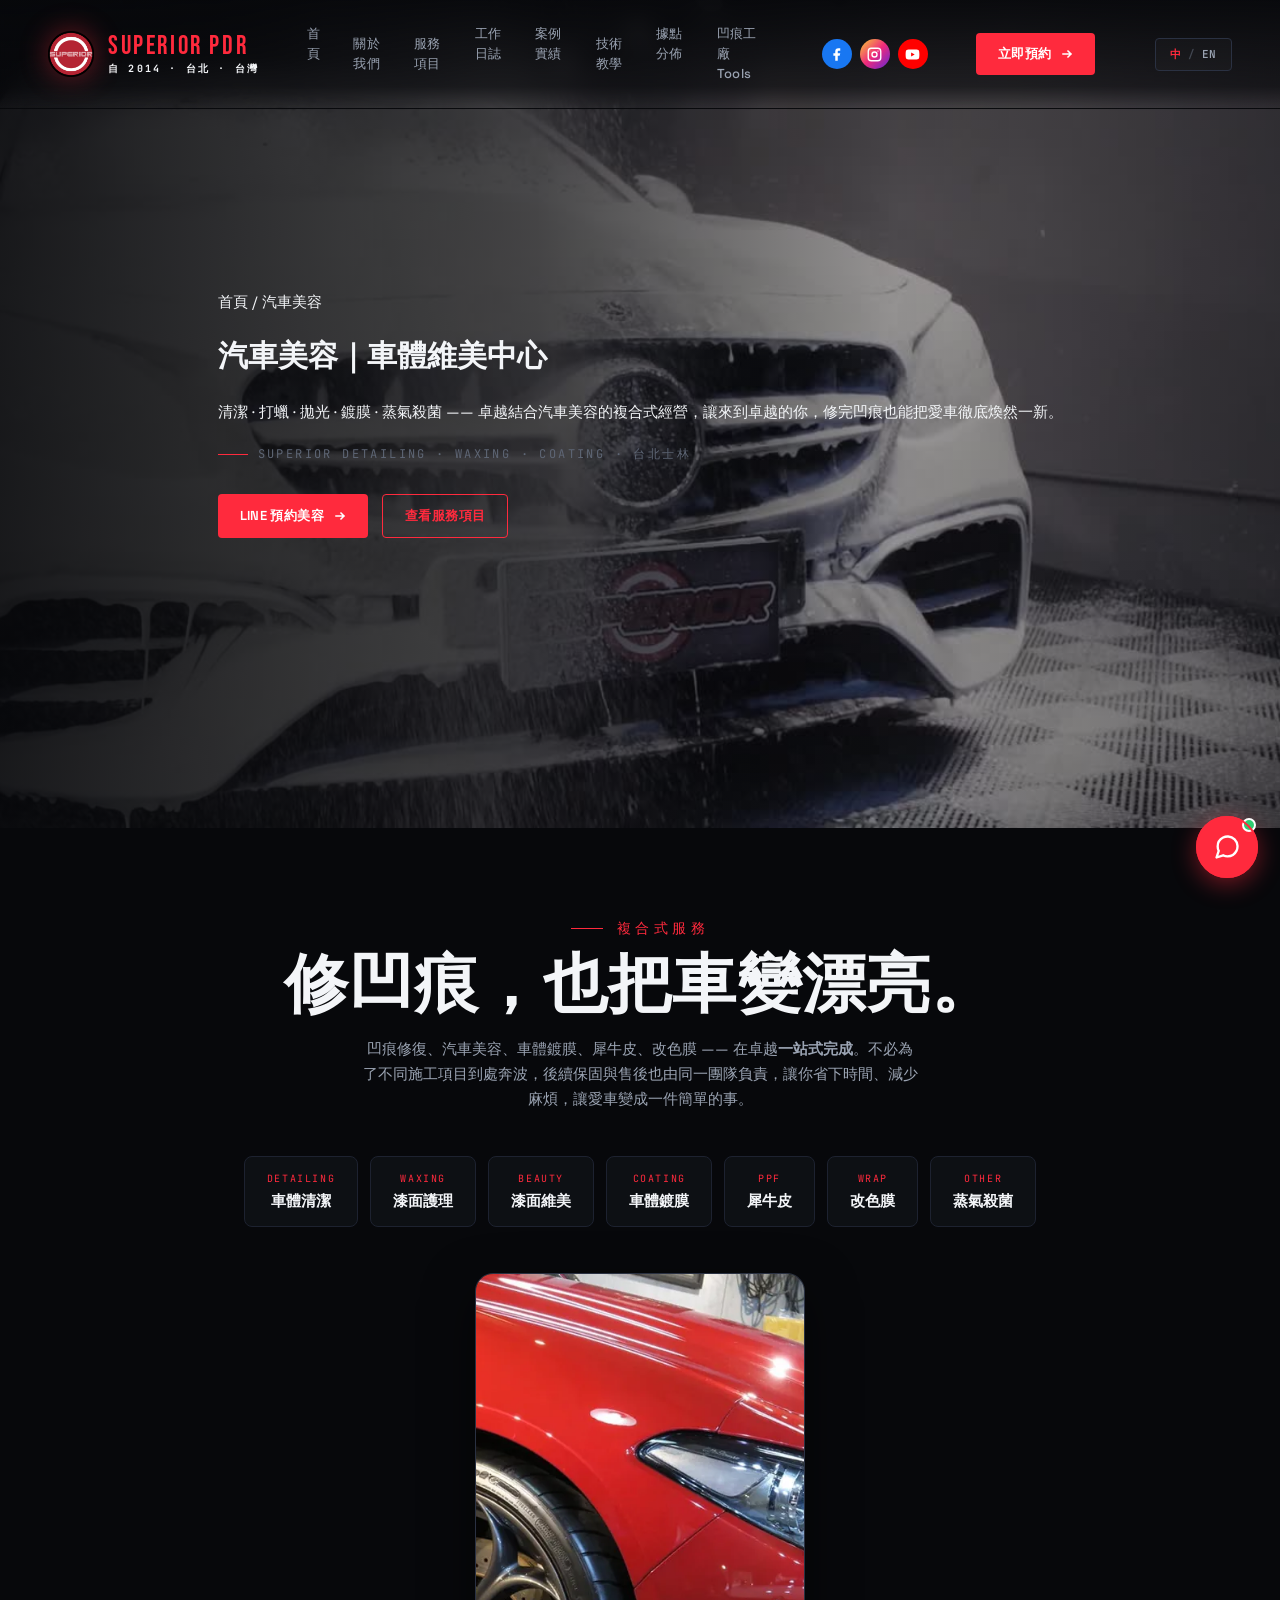
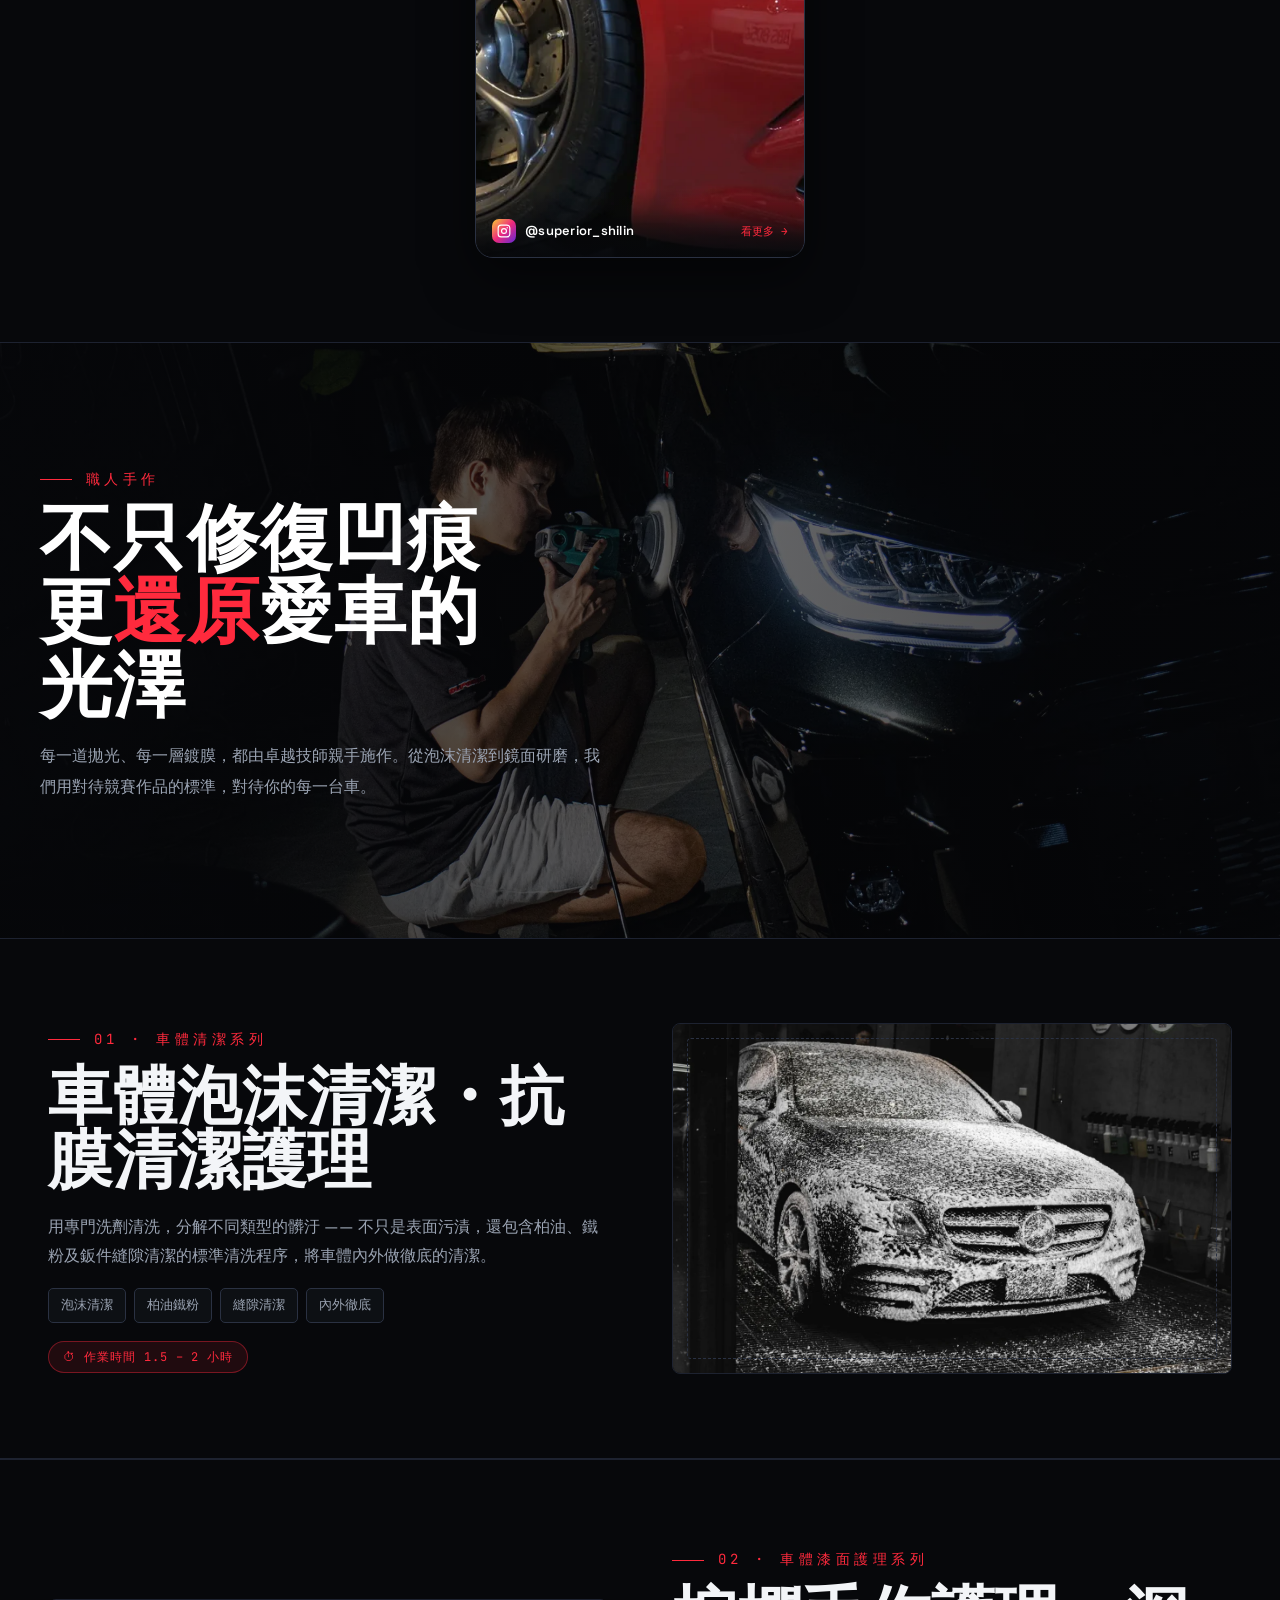
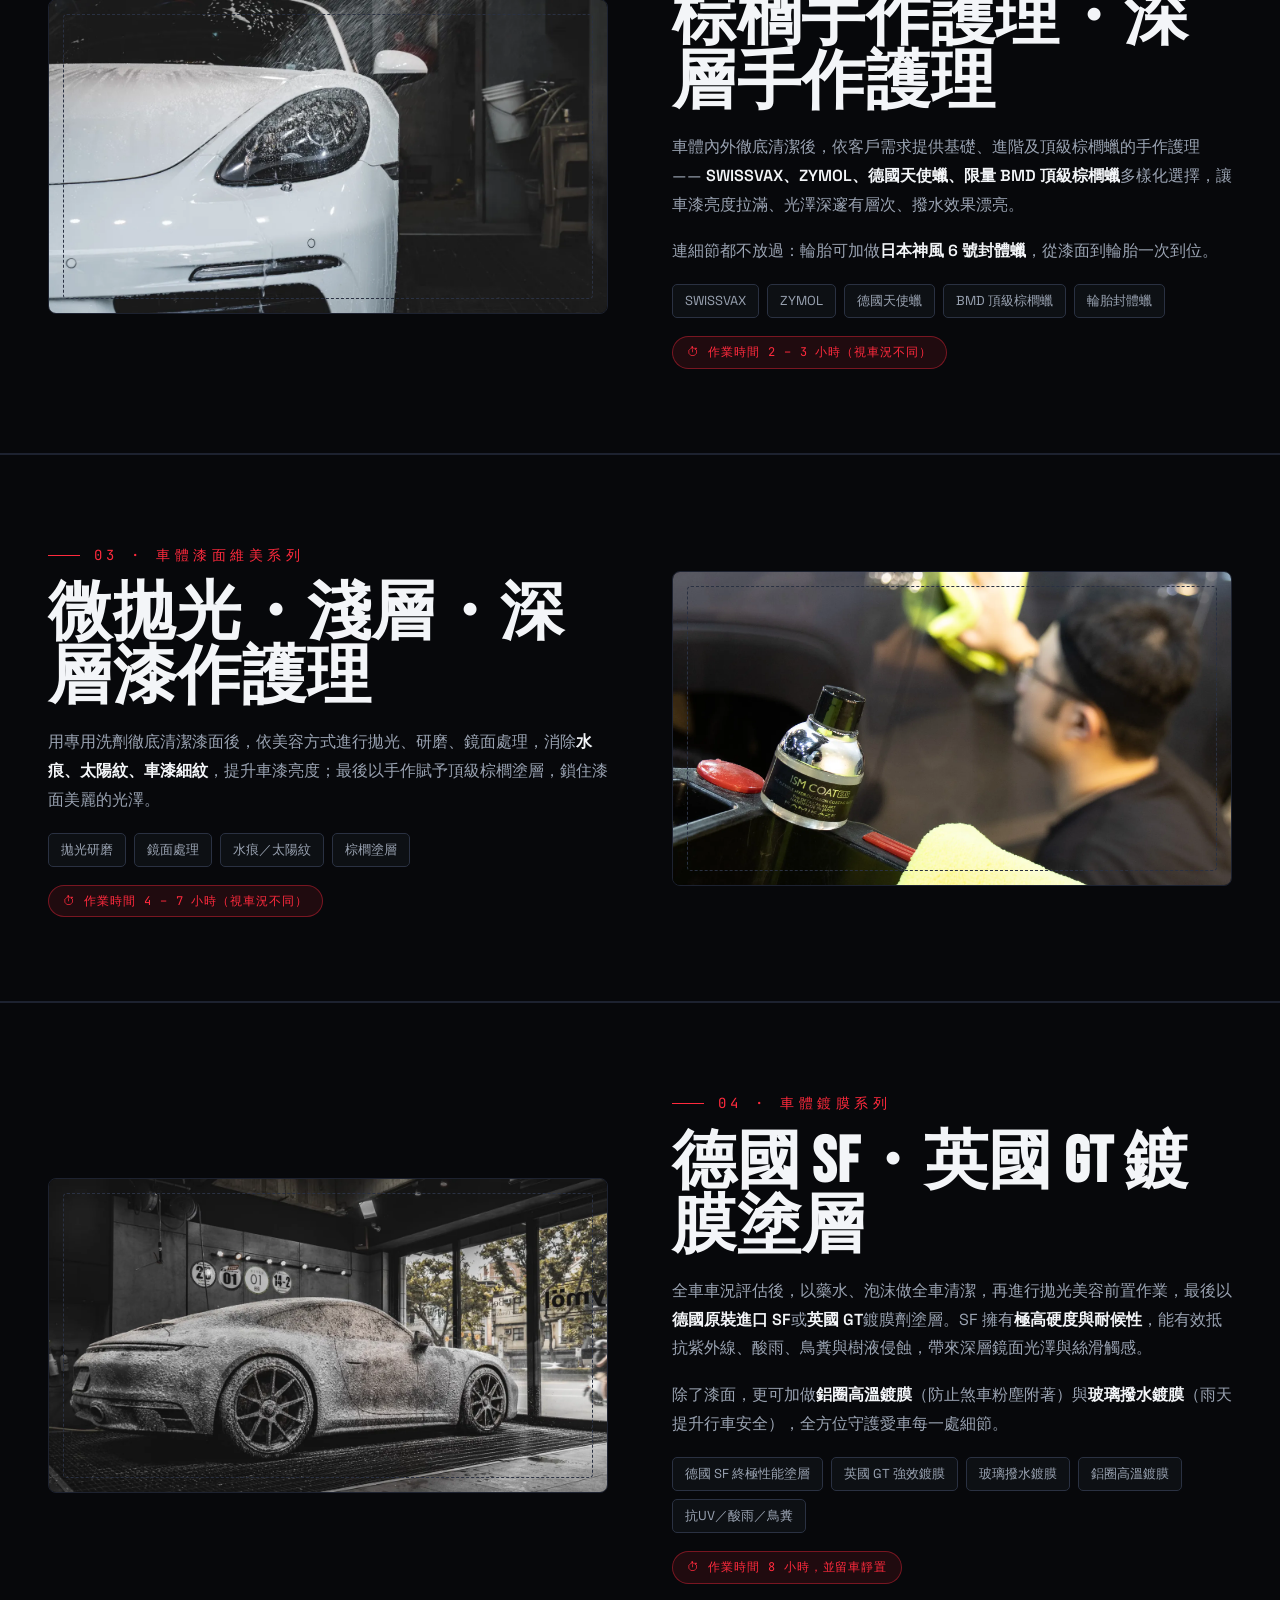
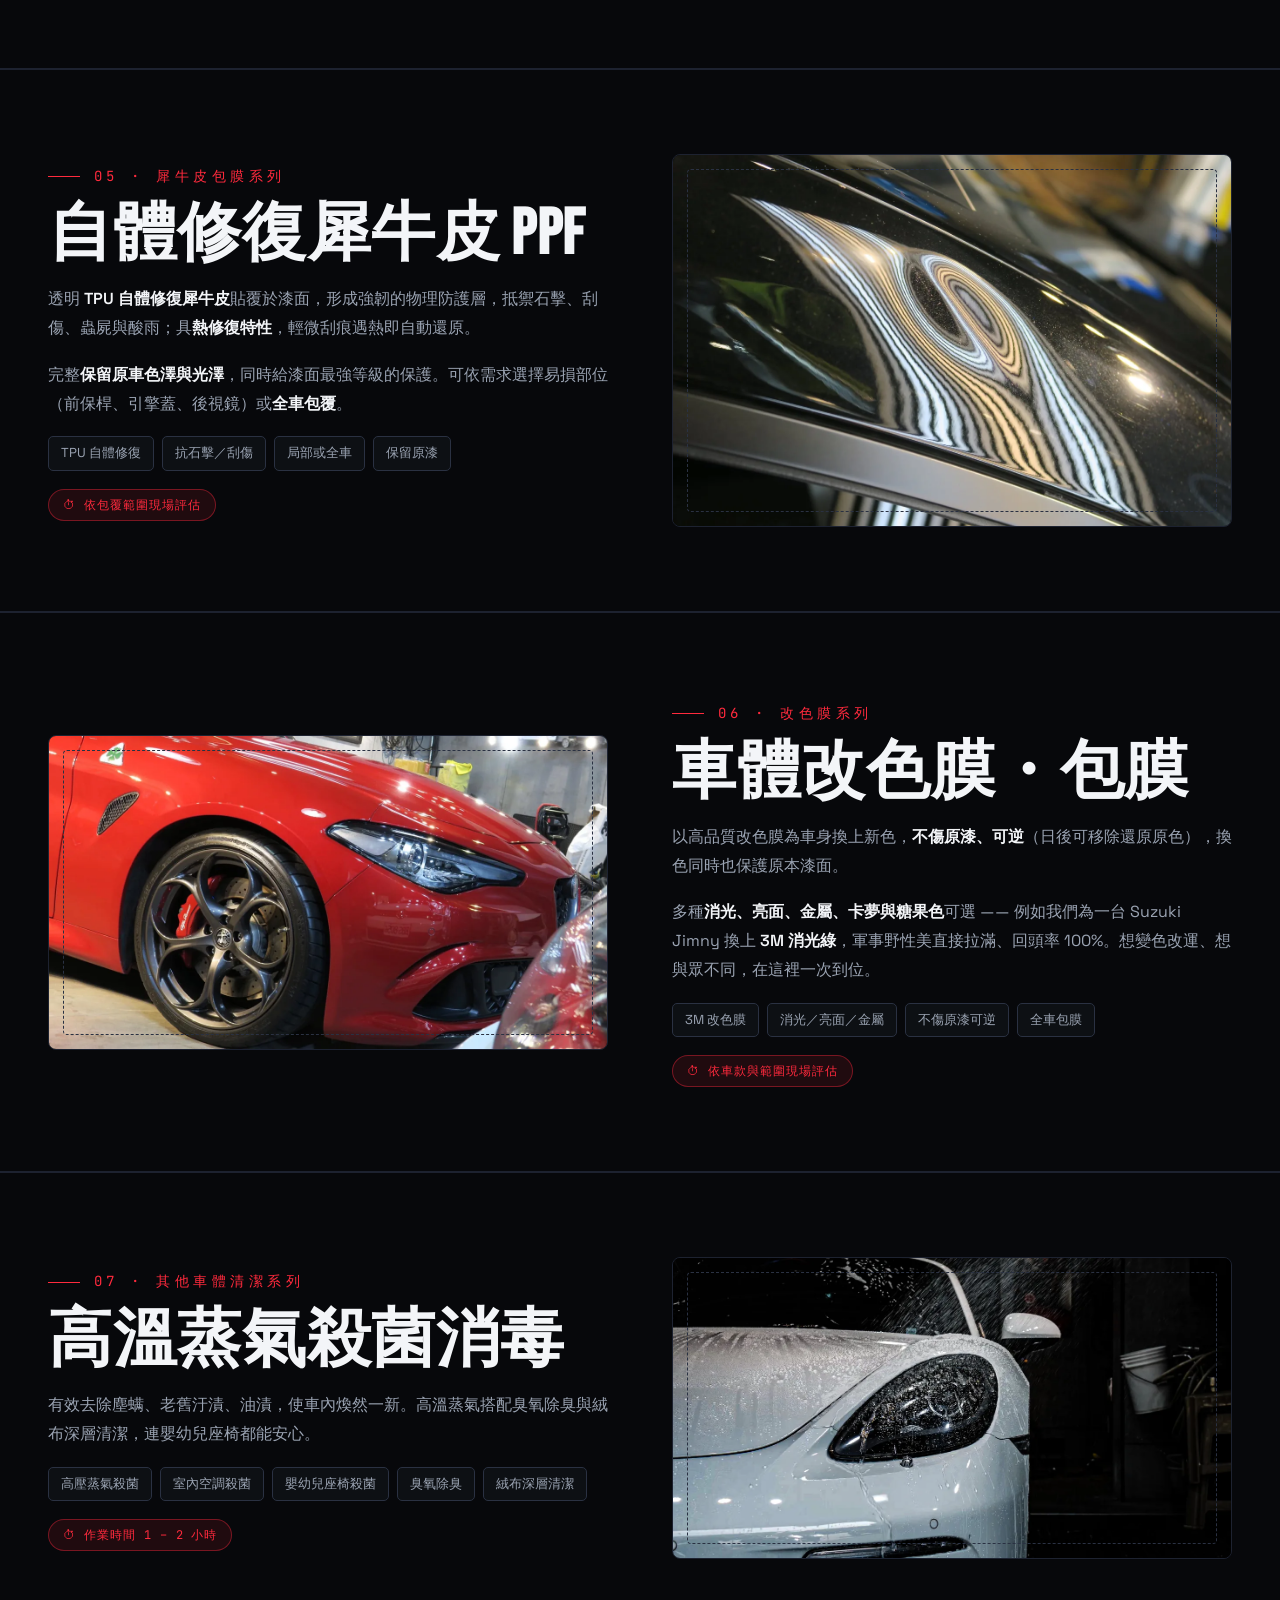
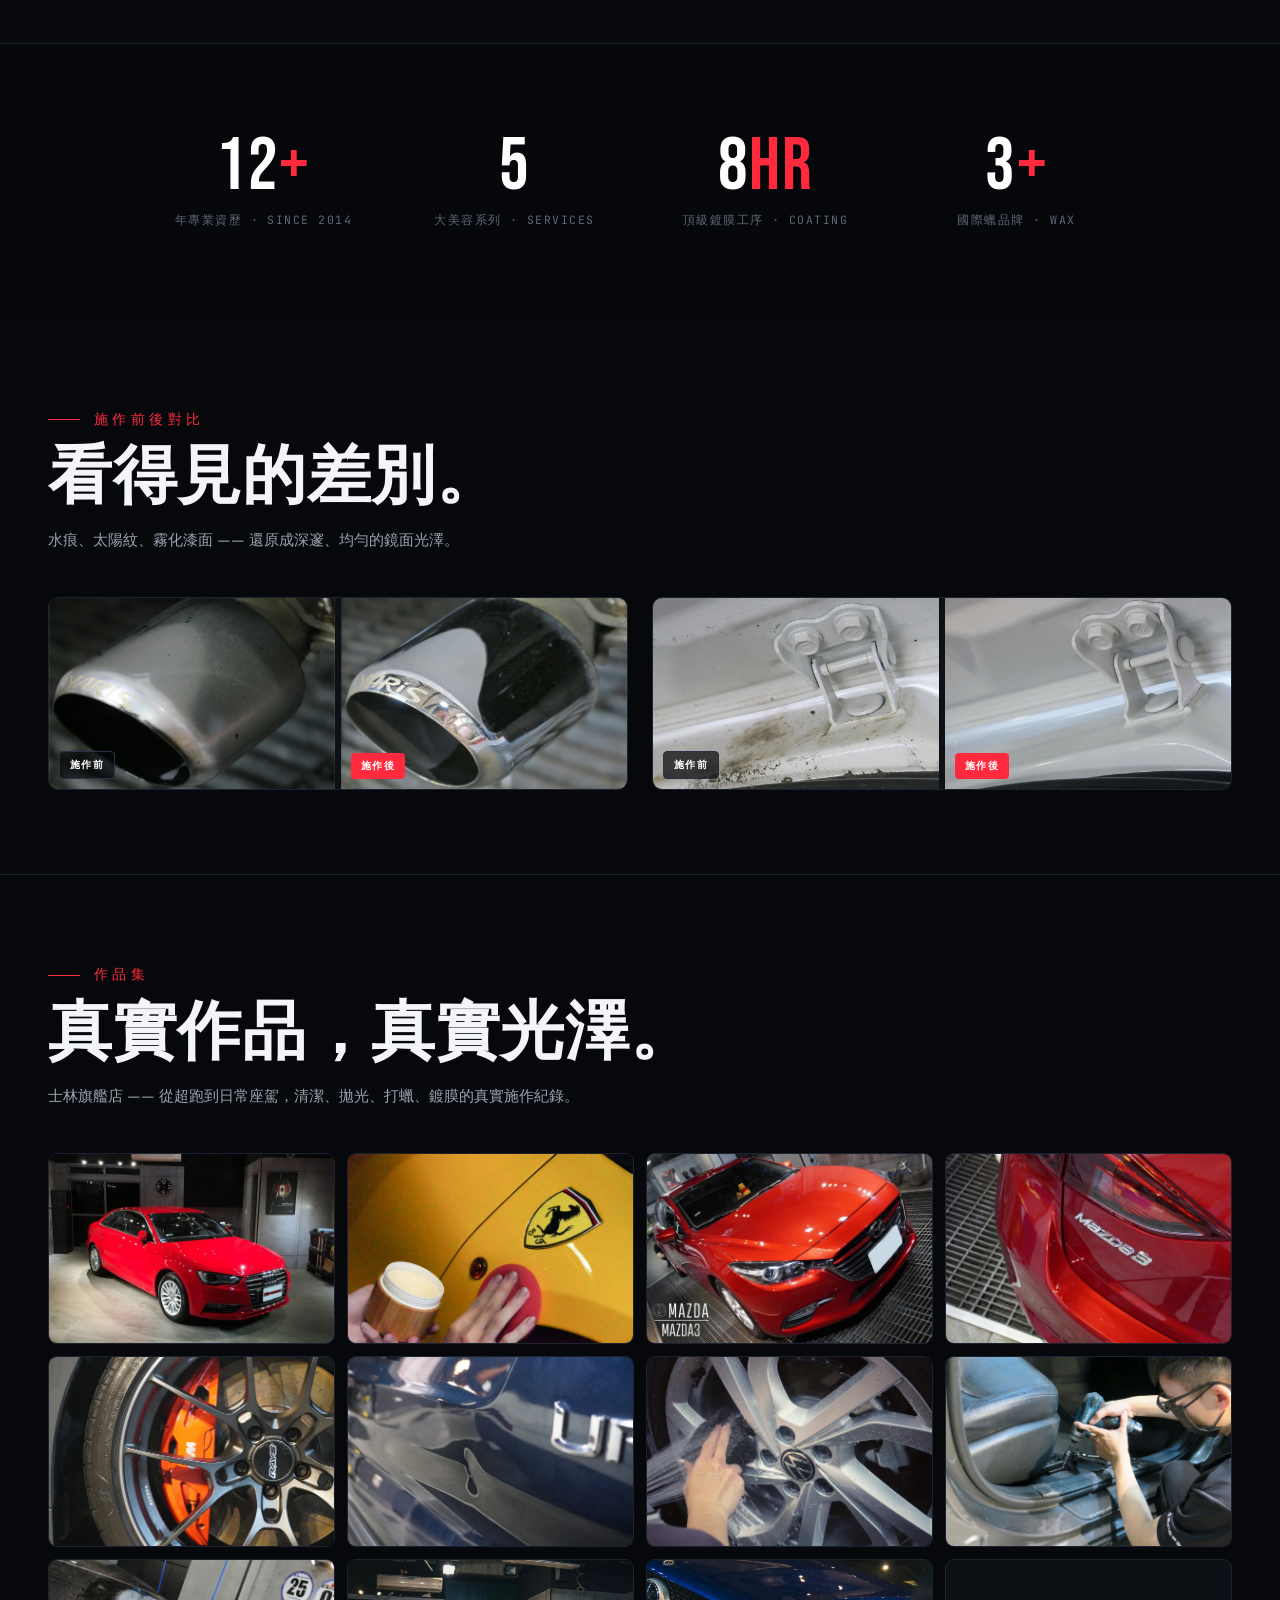
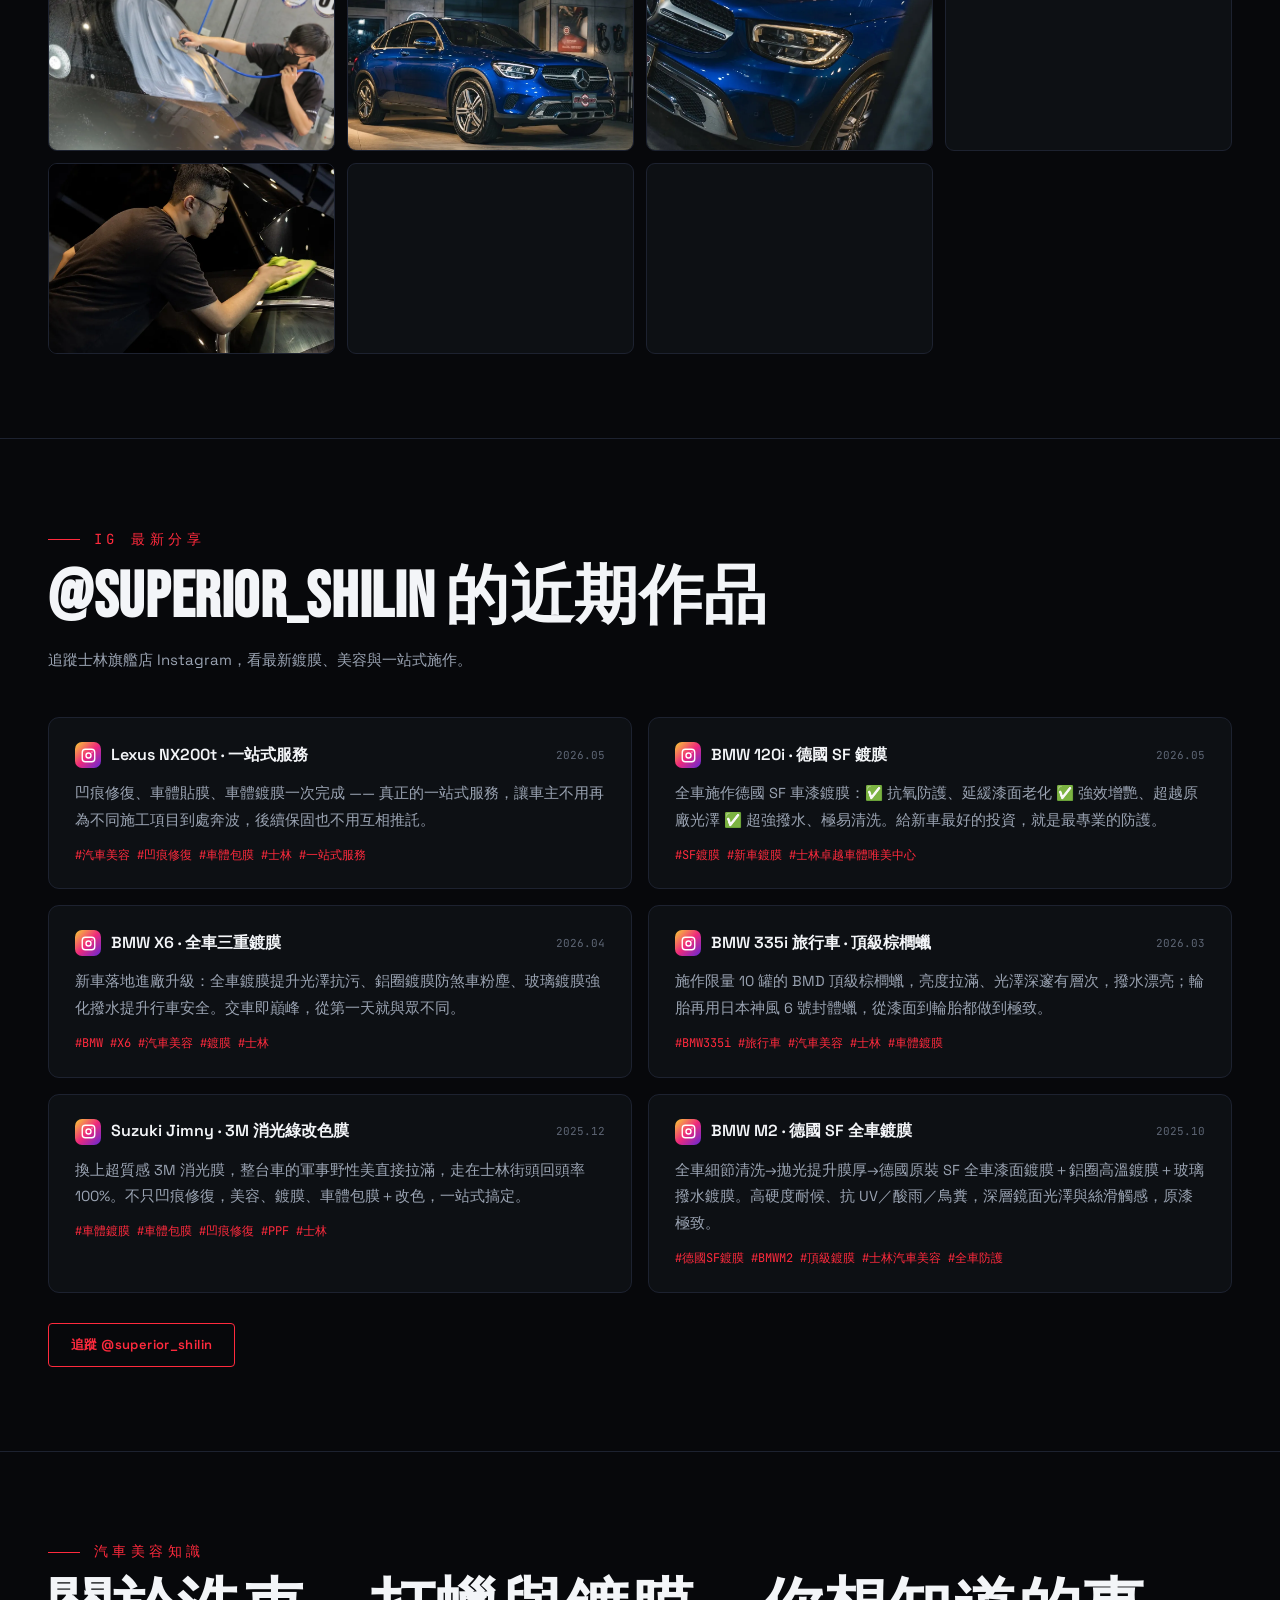
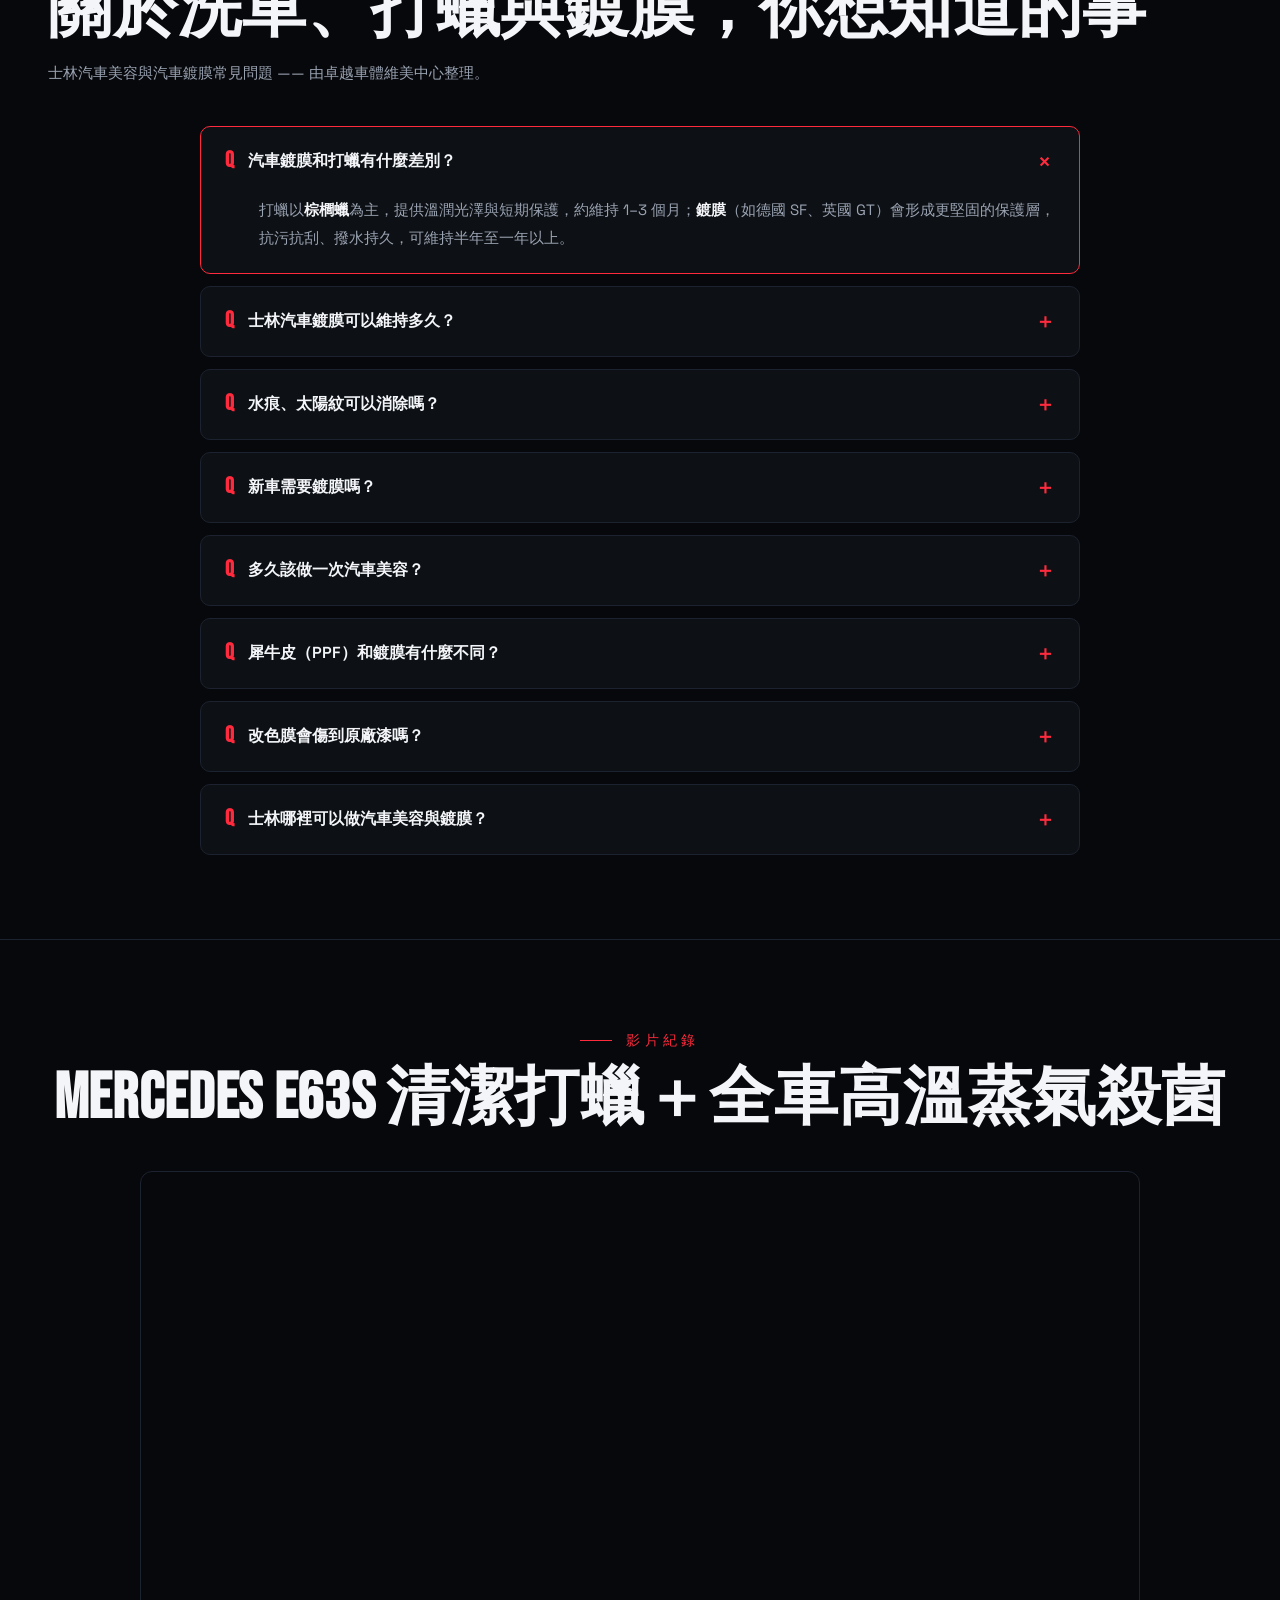
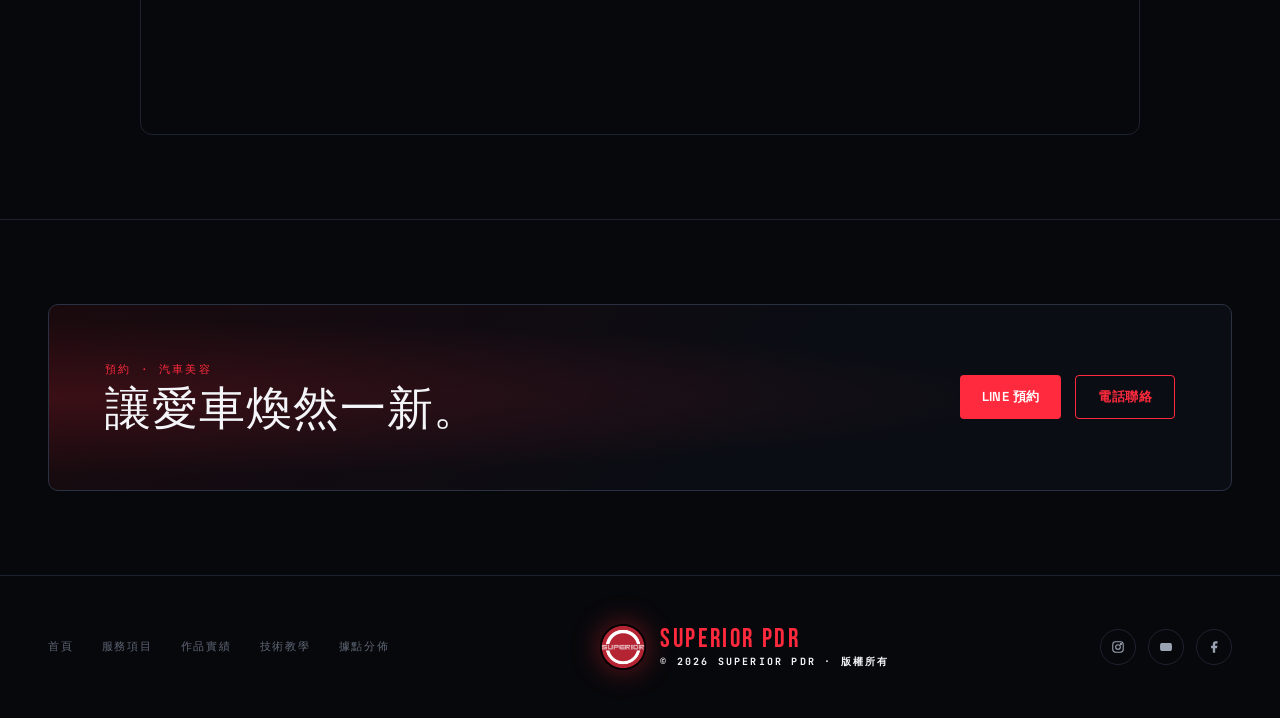
==== commit 39adf454: "feat(beauty): 改色膜區嵌入Jimny 3M消光綠影片 + 複合式服務區加一站式服務直式影片(連結士林IG @superior_shilin) Co-Authored-By: Claude" ====
--- a/beauty/index.html
+++ b/beauty/index.html
@@ -91,6 +91,7 @@
   .svc .svc-tags span{font-size:13px;color:var(--ink-dim);border:1px solid var(--line-bright);border-radius:5px;padding:6px 12px;background:var(--bg-elev)}
   .svc .col-img .ph{border:1px solid var(--line)}
   .svc .col-img img{width:100%;height:100%;min-height:300px;object-fit:cover;display:block}
+  .svc .col-img video{width:100%;height:100%;min-height:300px;object-fit:cover;display:block}
 
   /* --- before / after --- */
   .ba-grid{display:grid;grid-template-columns:1fr 1fr;gap:24px;margin-top:44px}
@@ -147,6 +148,16 @@
   /* --- video embed --- */
   .vid-wrap{max-width:1000px;margin:40px auto 0;border-radius:12px;overflow:hidden;border:1px solid var(--line)}
   .vid-wrap iframe{width:100%;aspect-ratio:16/9;height:auto;display:block;border:0}
+
+  /* --- one-stop vertical reel (links to IG) --- */
+  .reel-embed{max-width:330px;margin:46px auto 0;display:block;text-decoration:none}
+  .reel-embed .reel-ph{position:relative;border-radius:18px;overflow:hidden;border:1px solid var(--line-bright);background:var(--bg-elev);box-shadow:0 18px 50px rgba(0,0,0,.5);transition:transform .3s,border-color .3s}
+  .reel-embed:hover .reel-ph{transform:translateY(-4px);border-color:var(--accent)}
+  .reel-embed video{width:100%;aspect-ratio:9/16;object-fit:cover;display:block}
+  .reel-embed .reel-ig{position:absolute;left:0;right:0;bottom:0;display:flex;align-items:center;gap:9px;padding:30px 16px 14px;background:linear-gradient(transparent,rgba(6,7,10,.92));color:#fff}
+  .reel-embed .reel-ig .ig-ico{width:24px;height:24px;flex:0 0 auto;border-radius:7px;background:linear-gradient(135deg,#f9ce34,#ee2a7b,#6228d7);display:flex;align-items:center;justify-content:center}
+  .reel-embed .reel-ig .ig-nm{font-size:13px;font-weight:600;letter-spacing:.02em}
+  .reel-embed .reel-ig .ig-go{margin-left:auto;font-family:'JetBrains Mono';font-size:11px;color:var(--accent)}
 
   /* --- phone dropdown (shared pattern) --- */
   .phone-dropdown{position:fixed;background:rgba(11,14,18,.97);border:1px solid var(--line-bright);border-radius:6px;padding:8px 0;min-width:210px;opacity:0;visibility:hidden;pointer-events:none;transition:opacity .2s,visibility .2s;box-shadow:0 12px 36px rgba(0,0,0,.6);z-index:9999}
@@ -199,6 +210,16 @@
       <a href="#wrap"><span class="ce">Wrap</span><span class="cz">改色膜</span></a>
       <a href="#other"><span class="ce">Other</span><span class="cz">蒸氣殺菌</span></a>
     </div>
+    <a class="reel-embed reveal" href="https://www.instagram.com/superior_shilin/" target="_blank" rel="noopener" aria-label="前往士林旗艦店 Instagram @superior_shilin">
+      <div class="reel-ph">
+        <video src="media/svc-onestop.mp4" poster="media/svc-wrap.webp" autoplay muted loop playsinline preload="metadata"></video>
+        <div class="reel-ig">
+          <span class="ig-ico"><svg width="14" height="14" viewBox="0 0 24 24" fill="none" stroke="#fff" stroke-width="2"><rect x="2" y="2" width="20" height="20" rx="5"/><circle cx="12" cy="12" r="4.2"/><circle cx="17.5" cy="6.5" r="1.2" fill="#fff" stroke="none"/></svg></span>
+          <span class="ig-nm">@superior_shilin</span>
+          <span class="ig-go">看更多 →</span>
+        </div>
+      </div>
+    </a>
   </div>
 </section>
 
@@ -307,7 +328,7 @@
       <div class="svc-tags"><span>3M 改色膜</span><span>消光／亮面／金屬</span><span>不傷原漆可逆</span><span>全車包膜</span></div>
       <div class="svc-time">⏱ 依車款與範圍現場評估</div>
     </div>
-    <div class="col-img reveal"><div class="ph"><img src="media/svc-wrap.webp" alt="車體改色膜 包膜"></div></div>
+    <div class="col-img reveal"><div class="ph"><video src="media/svc-wrap.mp4" poster="media/svc-wrap.webp" autoplay muted loop playsinline preload="metadata" aria-label="Suzuki Jimny 換 3M 消光綠改色包膜實作影片"></video></div></div>
   </div>
 </section>
 
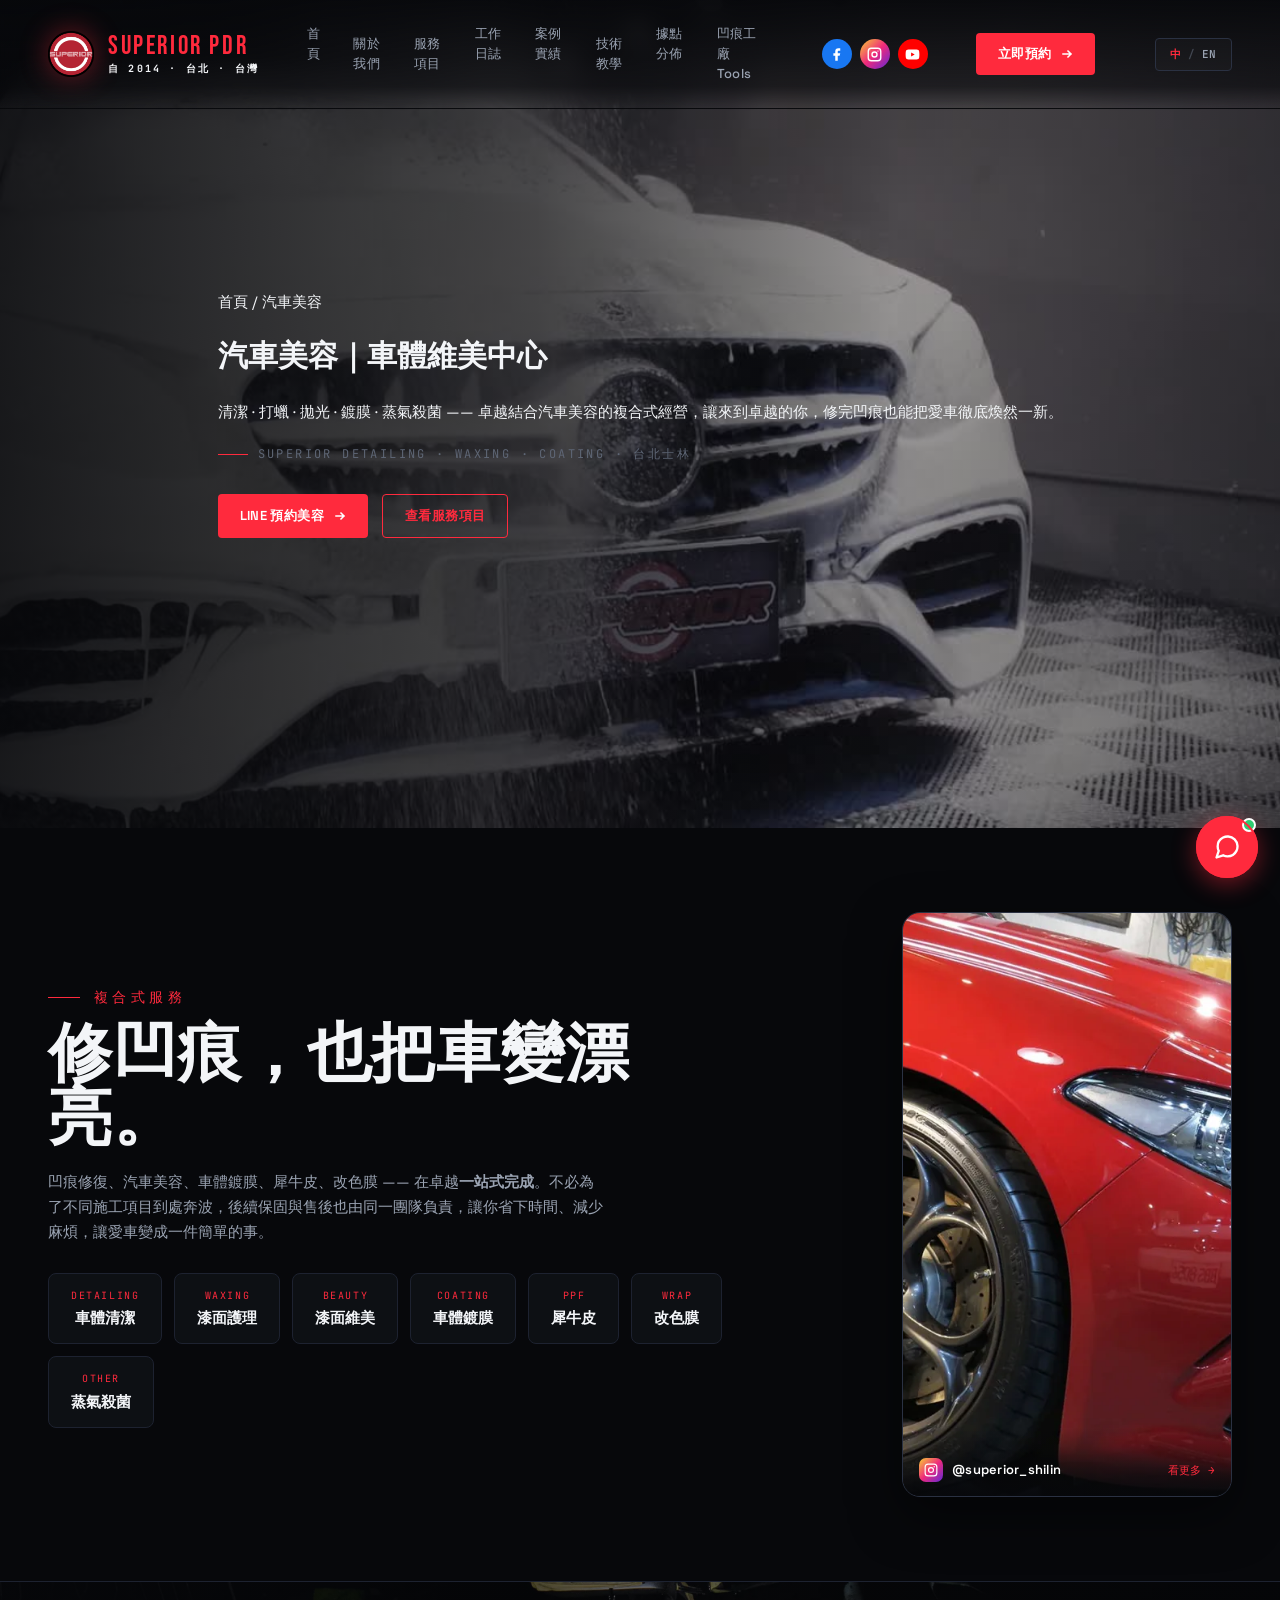
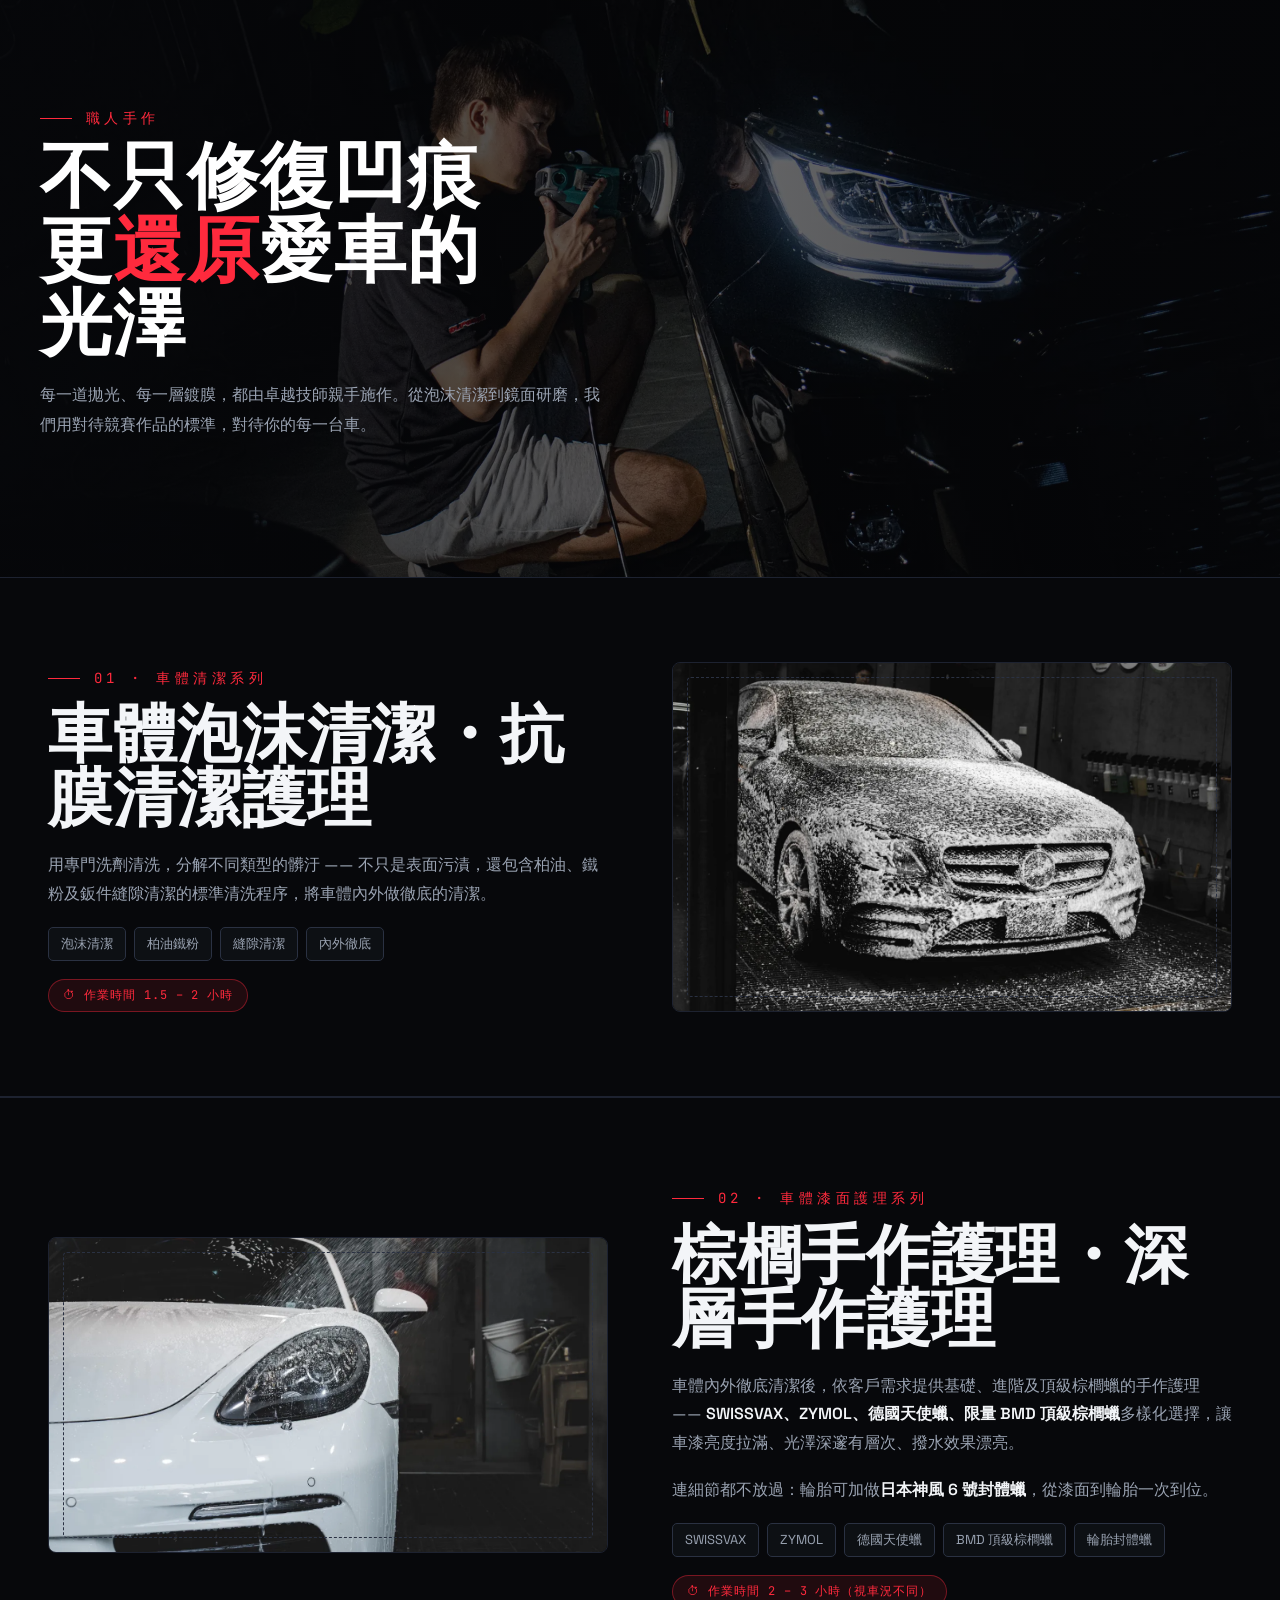
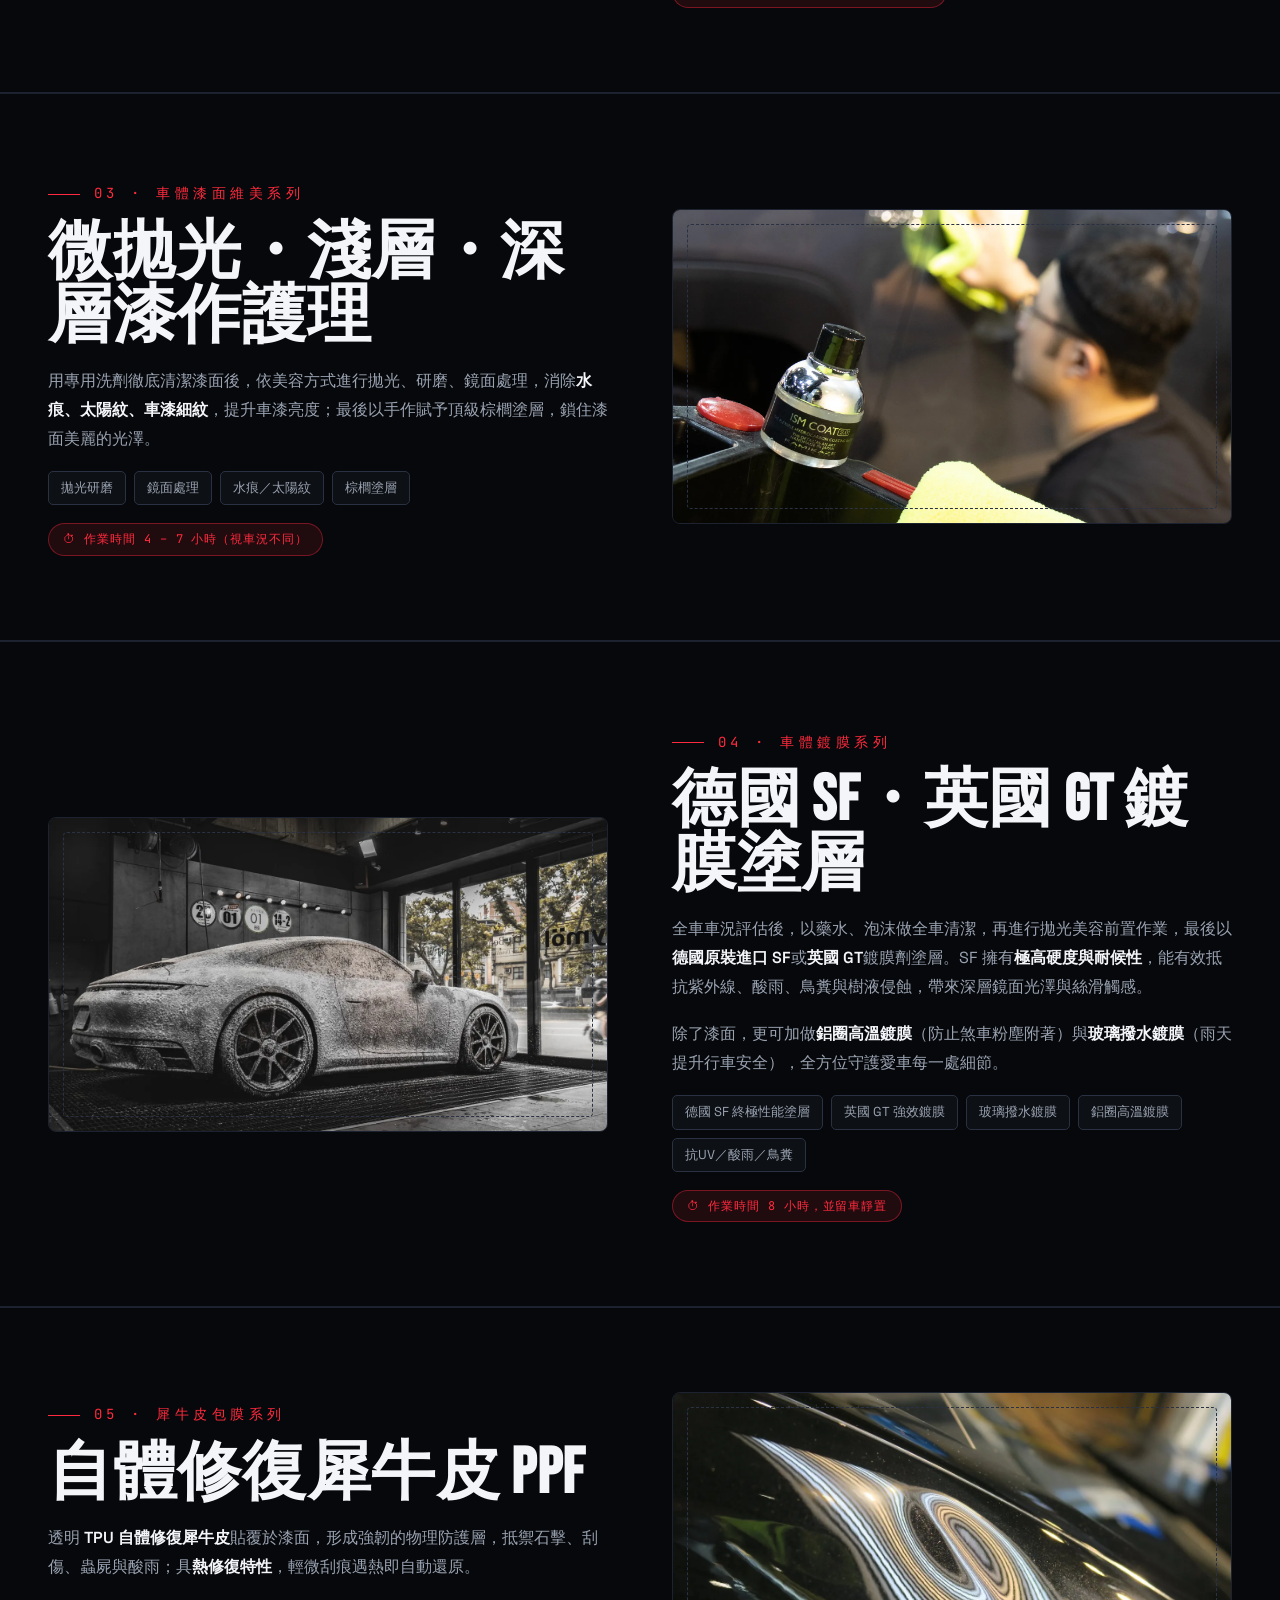
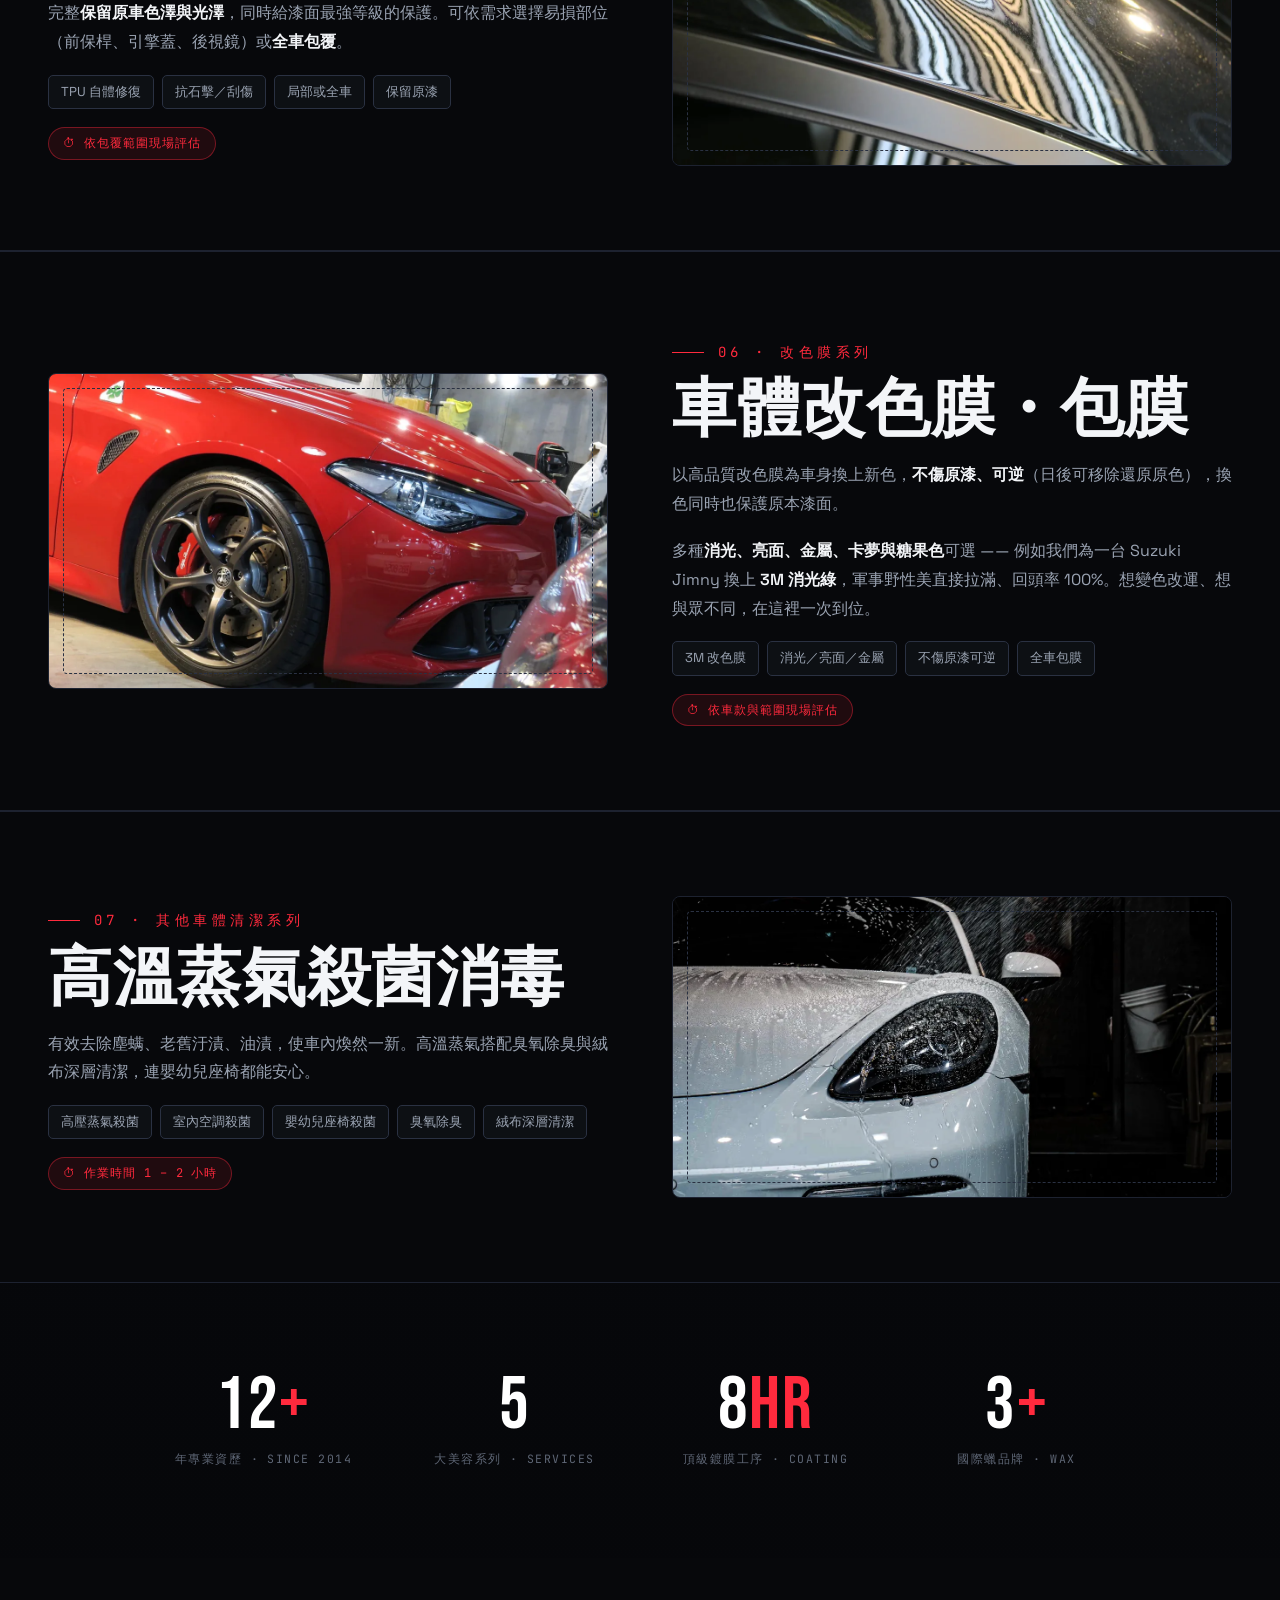
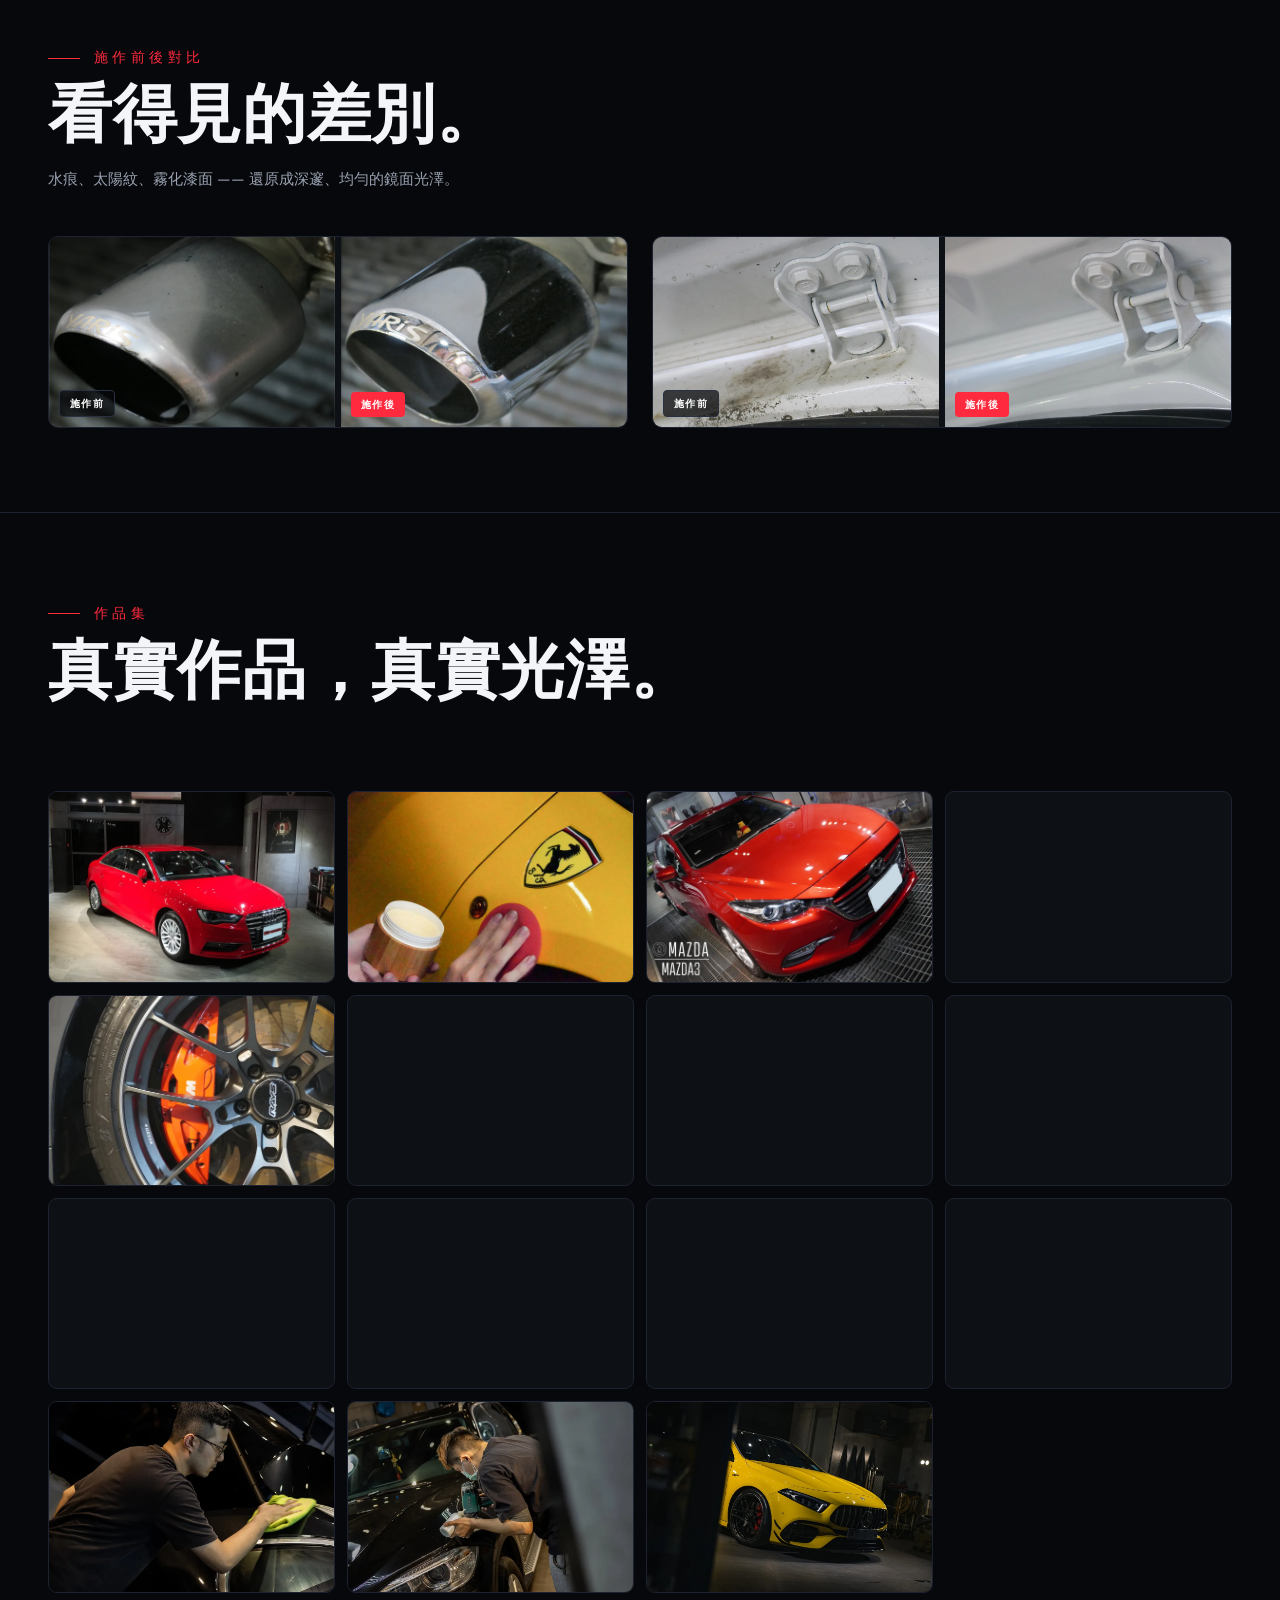
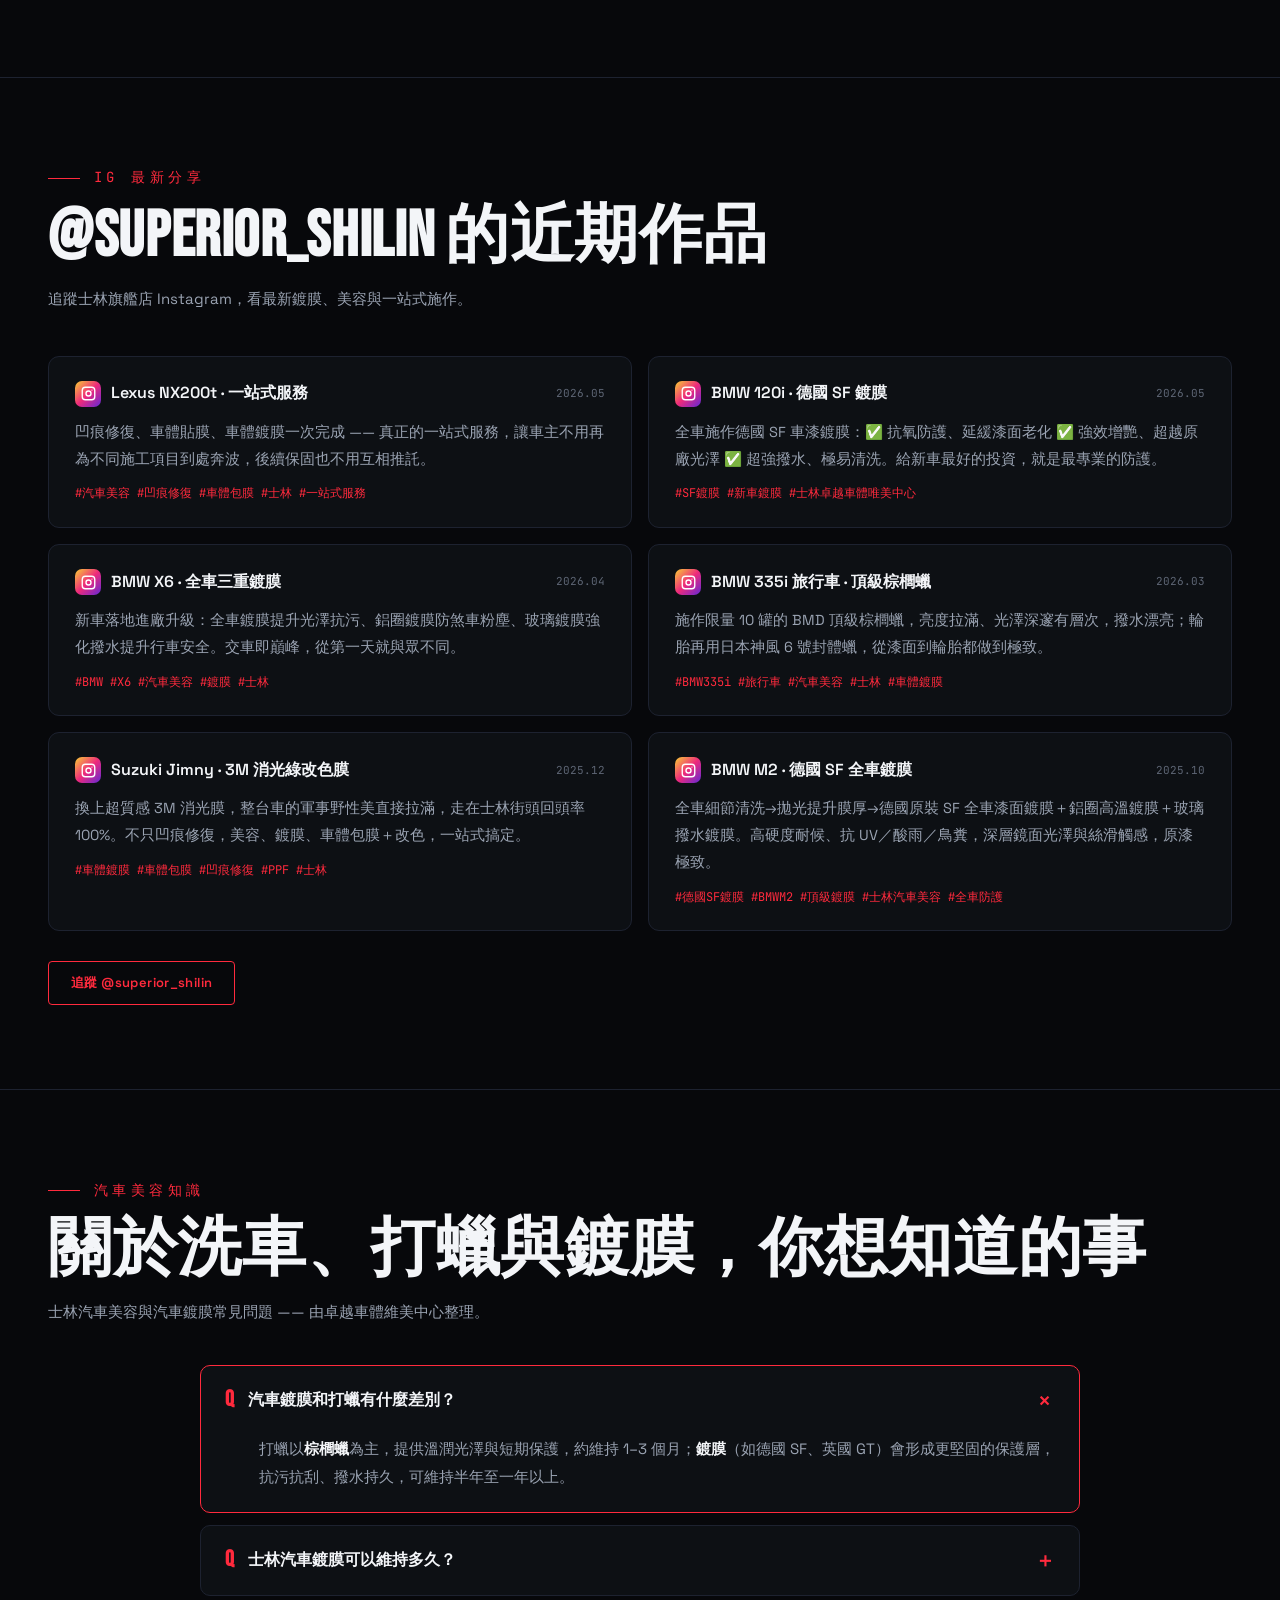
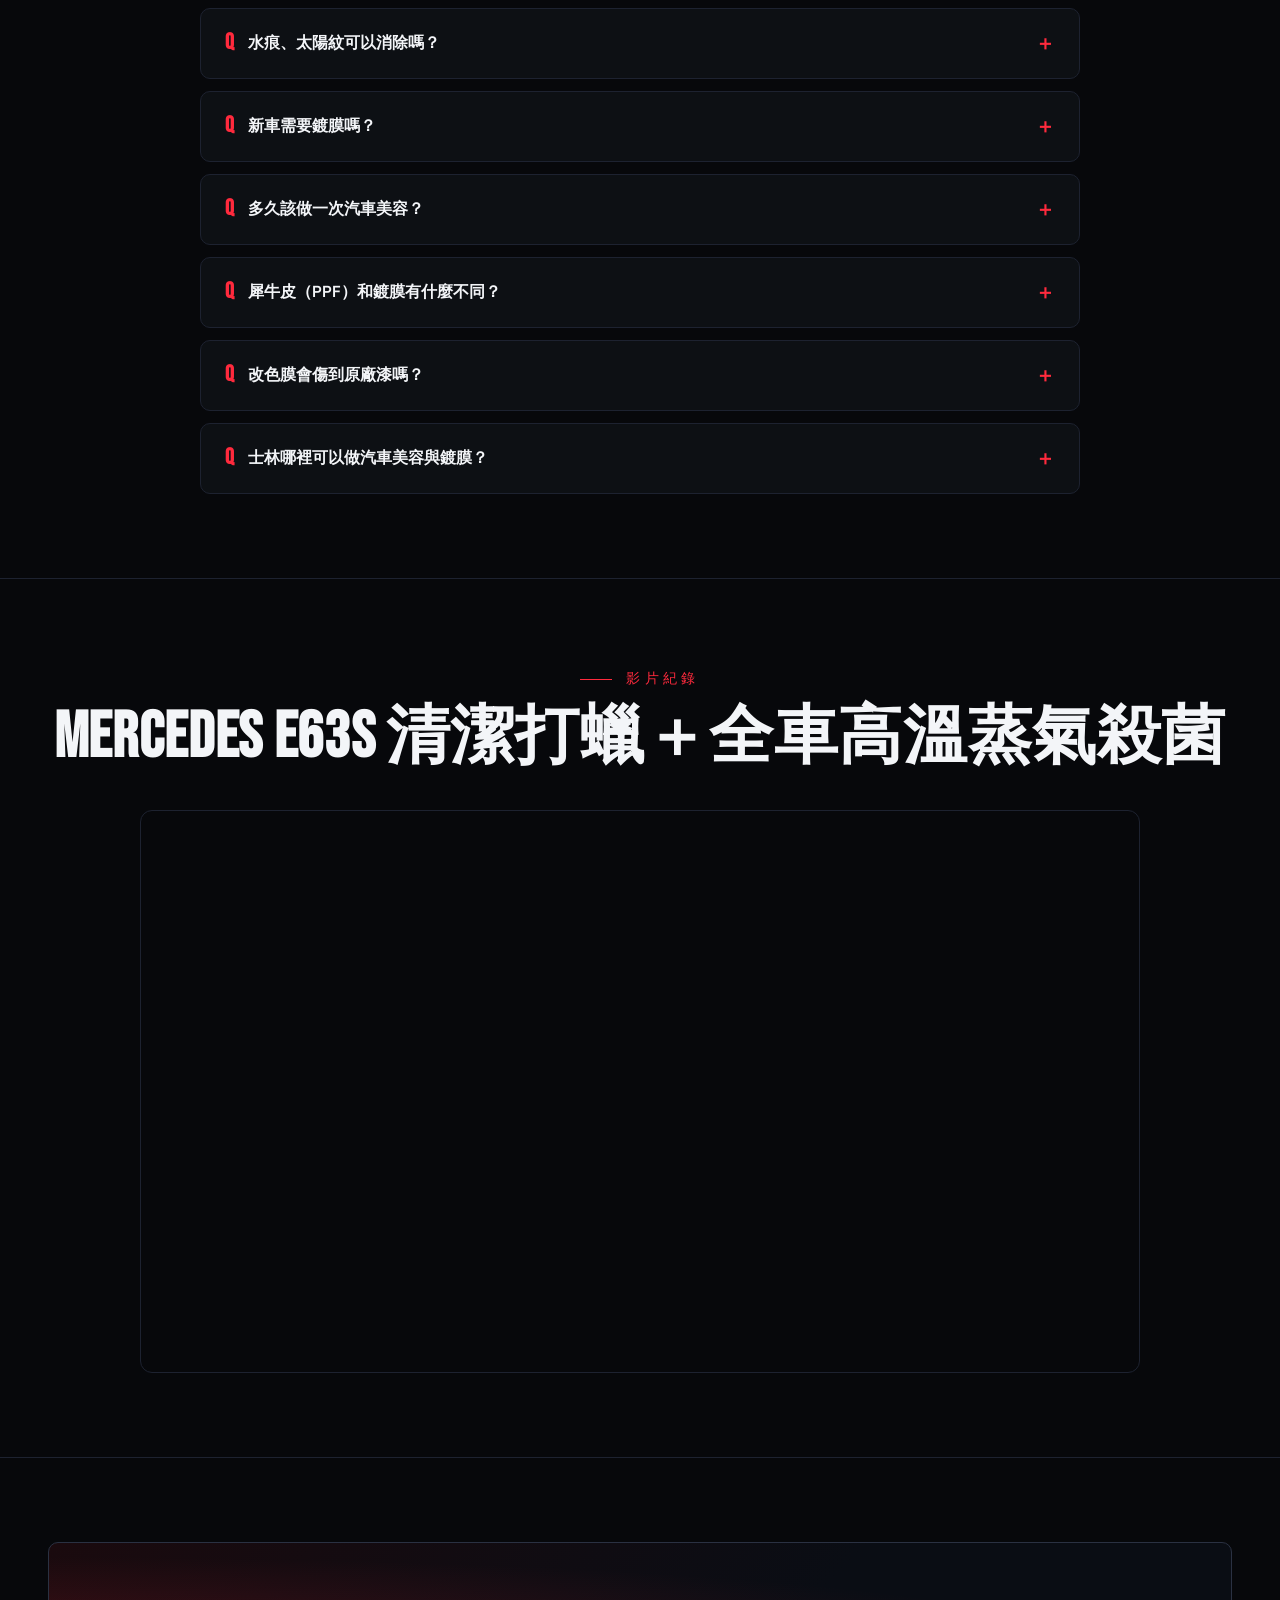
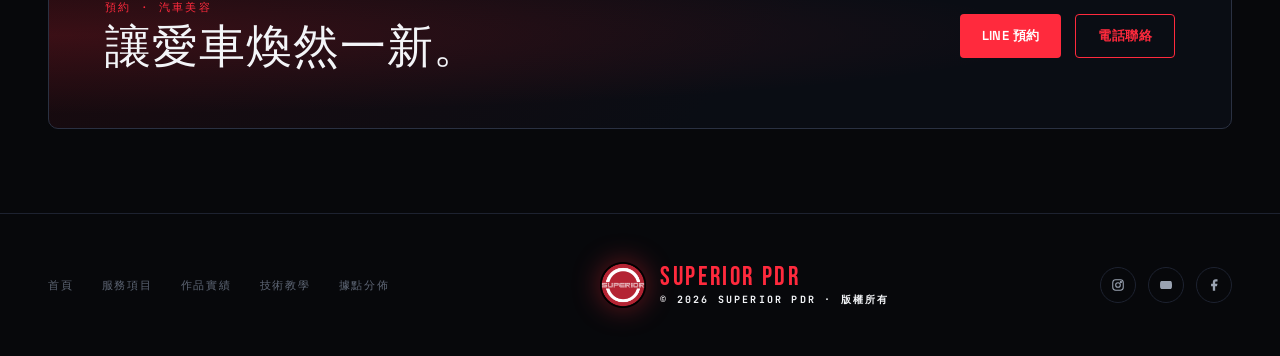
==== commit d09372d5: "fix: 複合式服務區改兩欄(文字左/Reel右)，縮短上下空白" ====
--- a/beauty/index.html
+++ b/beauty/index.html
@@ -158,6 +158,16 @@
   .reel-embed .reel-ig .ig-ico{width:24px;height:24px;flex:0 0 auto;border-radius:7px;background:linear-gradient(135deg,#f9ce34,#ee2a7b,#6228d7);display:flex;align-items:center;justify-content:center}
   .reel-embed .reel-ig .ig-nm{font-size:13px;font-weight:600;letter-spacing:.02em}
   .reel-embed .reel-ig .ig-go{margin-left:auto;font-family:'JetBrains Mono';font-size:11px;color:var(--accent)}
+  /* intro 2-col：文字在左、Reel 在右，縮短上下空間 */
+  .intro-2col{display:grid;grid-template-columns:1.25fr .75fr;gap:48px;align-items:center;text-align:left}
+  @media(max-width:860px){.intro-2col{grid-template-columns:1fr;gap:30px;text-align:center}}
+  .intro-2col .section-eyebrow{justify-content:flex-start}
+  @media(max-width:860px){.intro-2col .section-eyebrow{justify-content:center}}
+  .intro-2col .section-sub{margin:0}
+  .intro-2col .svc-chips{justify-content:flex-start;margin-top:28px}
+  @media(max-width:860px){.intro-2col .svc-chips{justify-content:center}}
+  .intro-2col .reel-embed{margin:0 0 0 auto}
+  @media(max-width:860px){.intro-2col .reel-embed{margin:8px auto 0}}
 
   /* --- phone dropdown (shared pattern) --- */
   .phone-dropdown{position:fixed;background:rgba(11,14,18,.97);border:1px solid var(--line-bright);border-radius:6px;padding:8px 0;min-width:210px;opacity:0;visibility:hidden;pointer-events:none;transition:opacity .2s,visibility .2s;box-shadow:0 12px 36px rgba(0,0,0,.6);z-index:9999}
@@ -197,10 +207,11 @@
 
 <!-- ============ INTRO + SERVICE CHIPS ============ -->
 <section class="block" id="services">
-  <div class="block-inner" style="text-align:center">
-    <div class="section-eyebrow reveal" style="justify-content:center" data-en="COMPLEX SERVICE" data-zh="複合式服務">複合式服務</div>
+  <div class="block-inner intro-2col">
+    <div class="intro-text">
+    <div class="section-eyebrow reveal" data-en="COMPLEX SERVICE" data-zh="複合式服務">複合式服務</div>
     <h2 class="section-title reveal" data-en="From dent to detail — all in one place." data-zh="修凹痕，也把車變漂亮。">修凹痕，也把車變漂亮。</h2>
-    <p class="section-sub reveal" style="margin-left:auto;margin-right:auto">凹痕修復、汽車美容、車體鍍膜、犀牛皮、改色膜 —— 在卓越<strong>一站式完成</strong>。不必為了不同施工項目到處奔波，後續保固與售後也由同一團隊負責，讓你省下時間、減少麻煩，讓愛車變成一件簡單的事。</p>
+    <p class="section-sub reveal">凹痕修復、汽車美容、車體鍍膜、犀牛皮、改色膜 —— 在卓越<strong>一站式完成</strong>。不必為了不同施工項目到處奔波，後續保固與售後也由同一團隊負責，讓你省下時間、減少麻煩，讓愛車變成一件簡單的事。</p>
     <div class="svc-chips reveal">
       <a href="#detailing"><span class="ce">Detailing</span><span class="cz">車體清潔</span></a>
       <a href="#waxing"><span class="ce">Waxing</span><span class="cz">漆面護理</span></a>
@@ -210,7 +221,8 @@
       <a href="#wrap"><span class="ce">Wrap</span><span class="cz">改色膜</span></a>
       <a href="#other"><span class="ce">Other</span><span class="cz">蒸氣殺菌</span></a>
     </div>
-    <a class="reel-embed reveal" href="https://www.instagram.com/superior_shilin/" target="_blank" rel="noopener" aria-label="前往士林旗艦店 Instagram @superior_shilin">
+    </div>
+    <a class="reel-embed reveal delay-1" href="https://www.instagram.com/superior_shilin/" target="_blank" rel="noopener" aria-label="前往士林旗艦店 Instagram @superior_shilin">
       <div class="reel-ph">
         <video src="media/svc-onestop.mp4" poster="media/svc-wrap.webp" autoplay muted loop playsinline preload="metadata"></video>
         <div class="reel-ig">
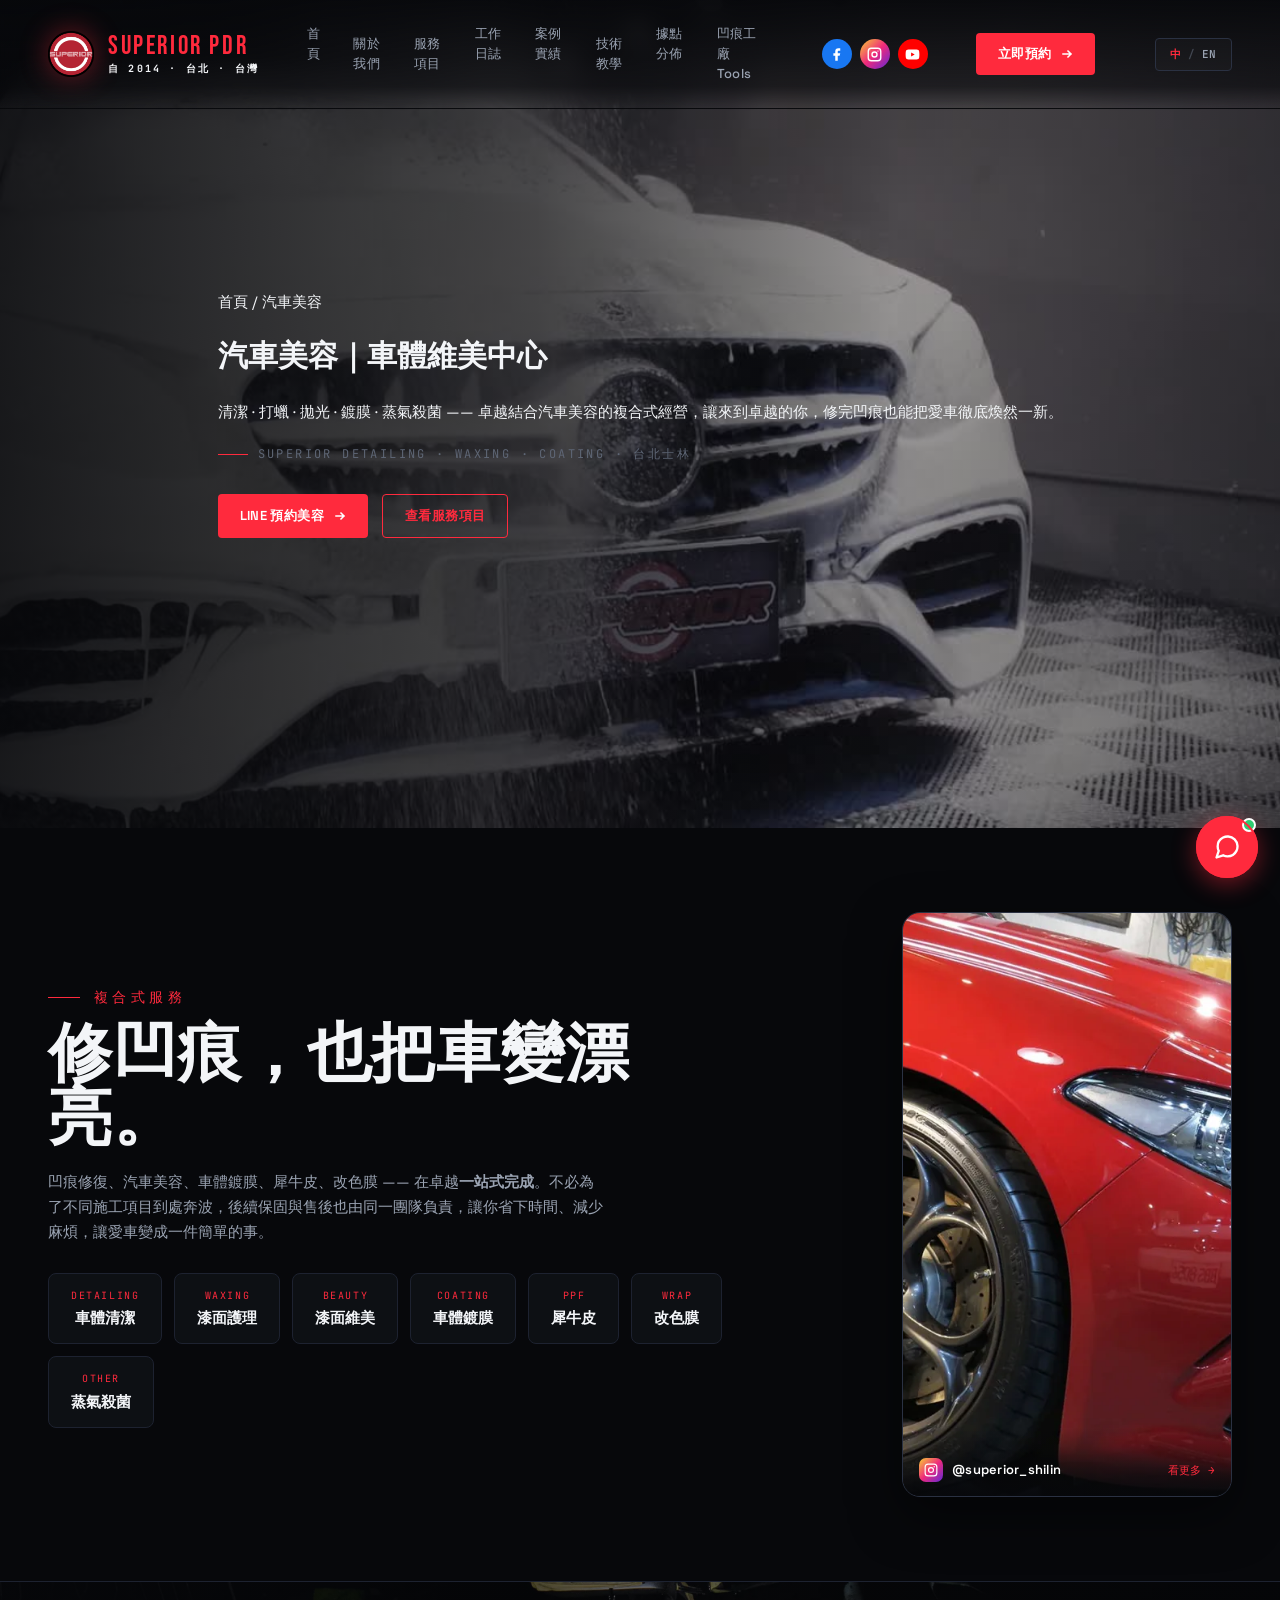
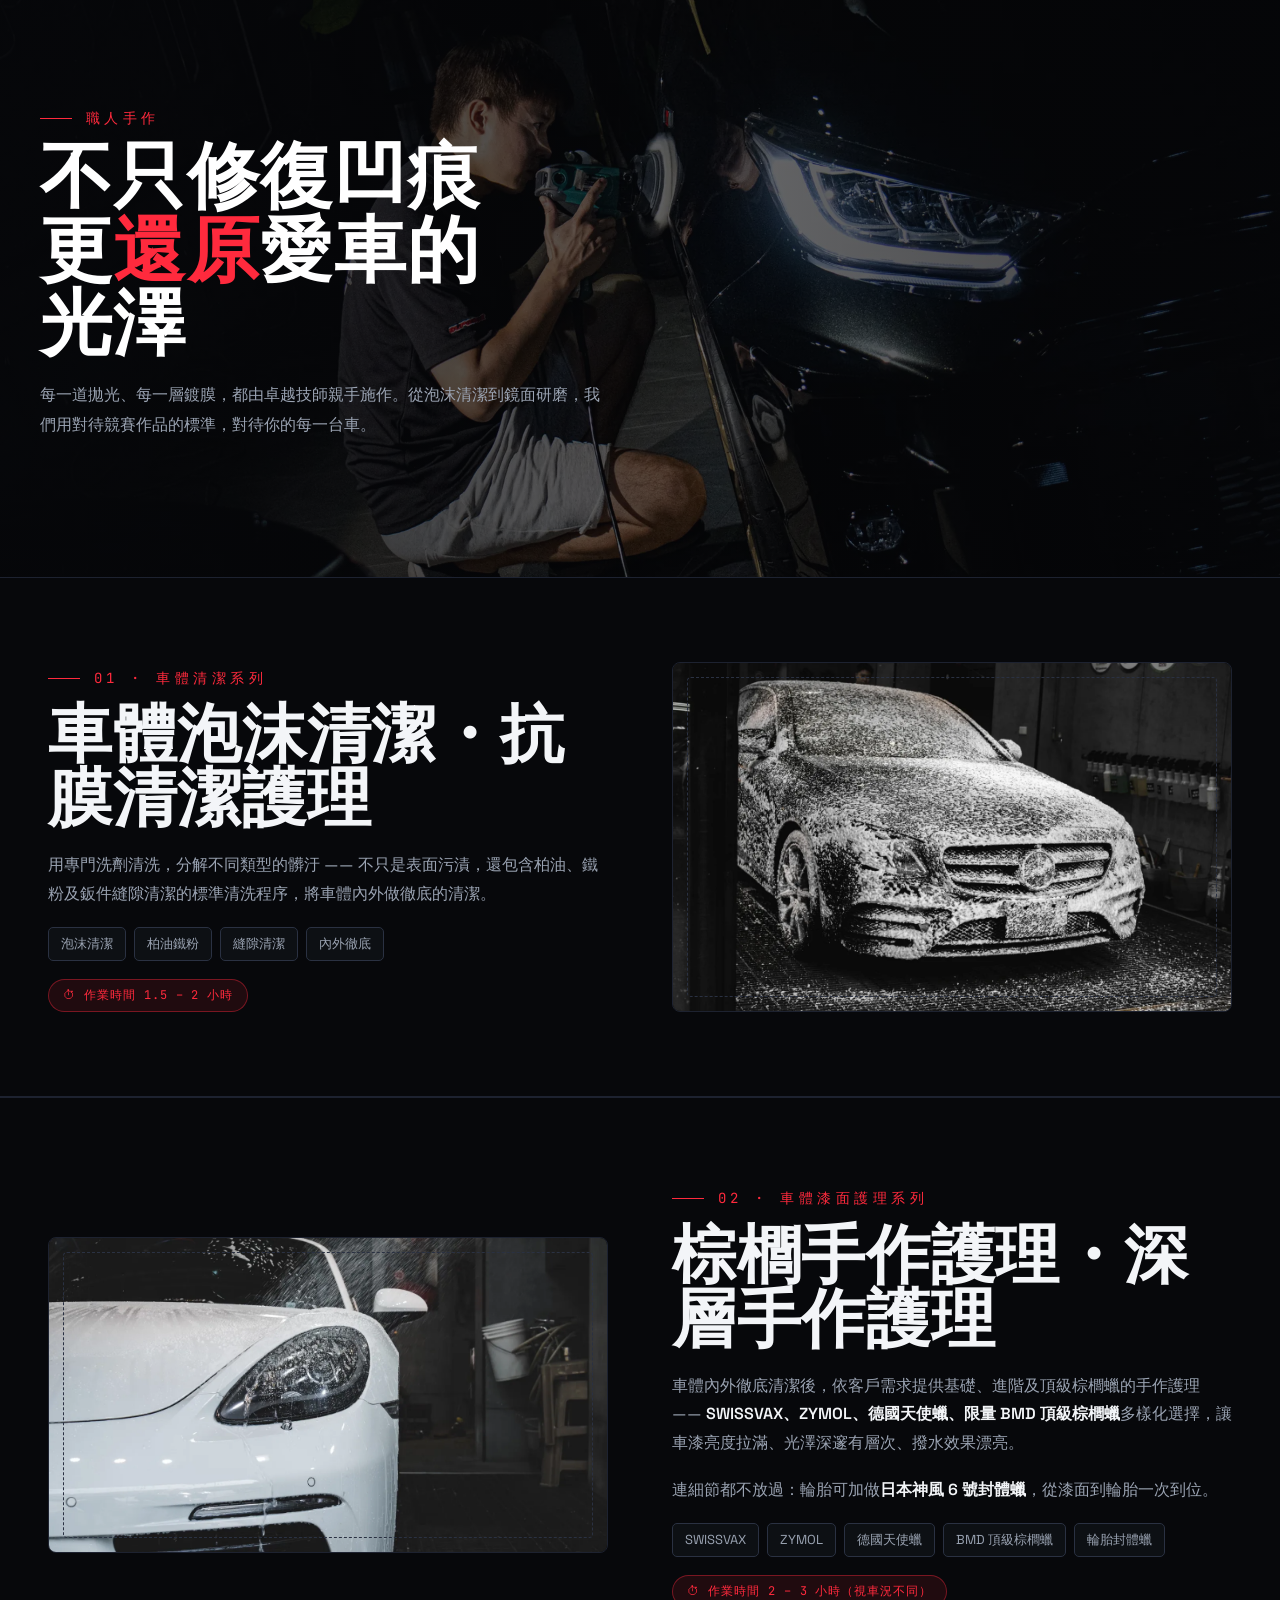
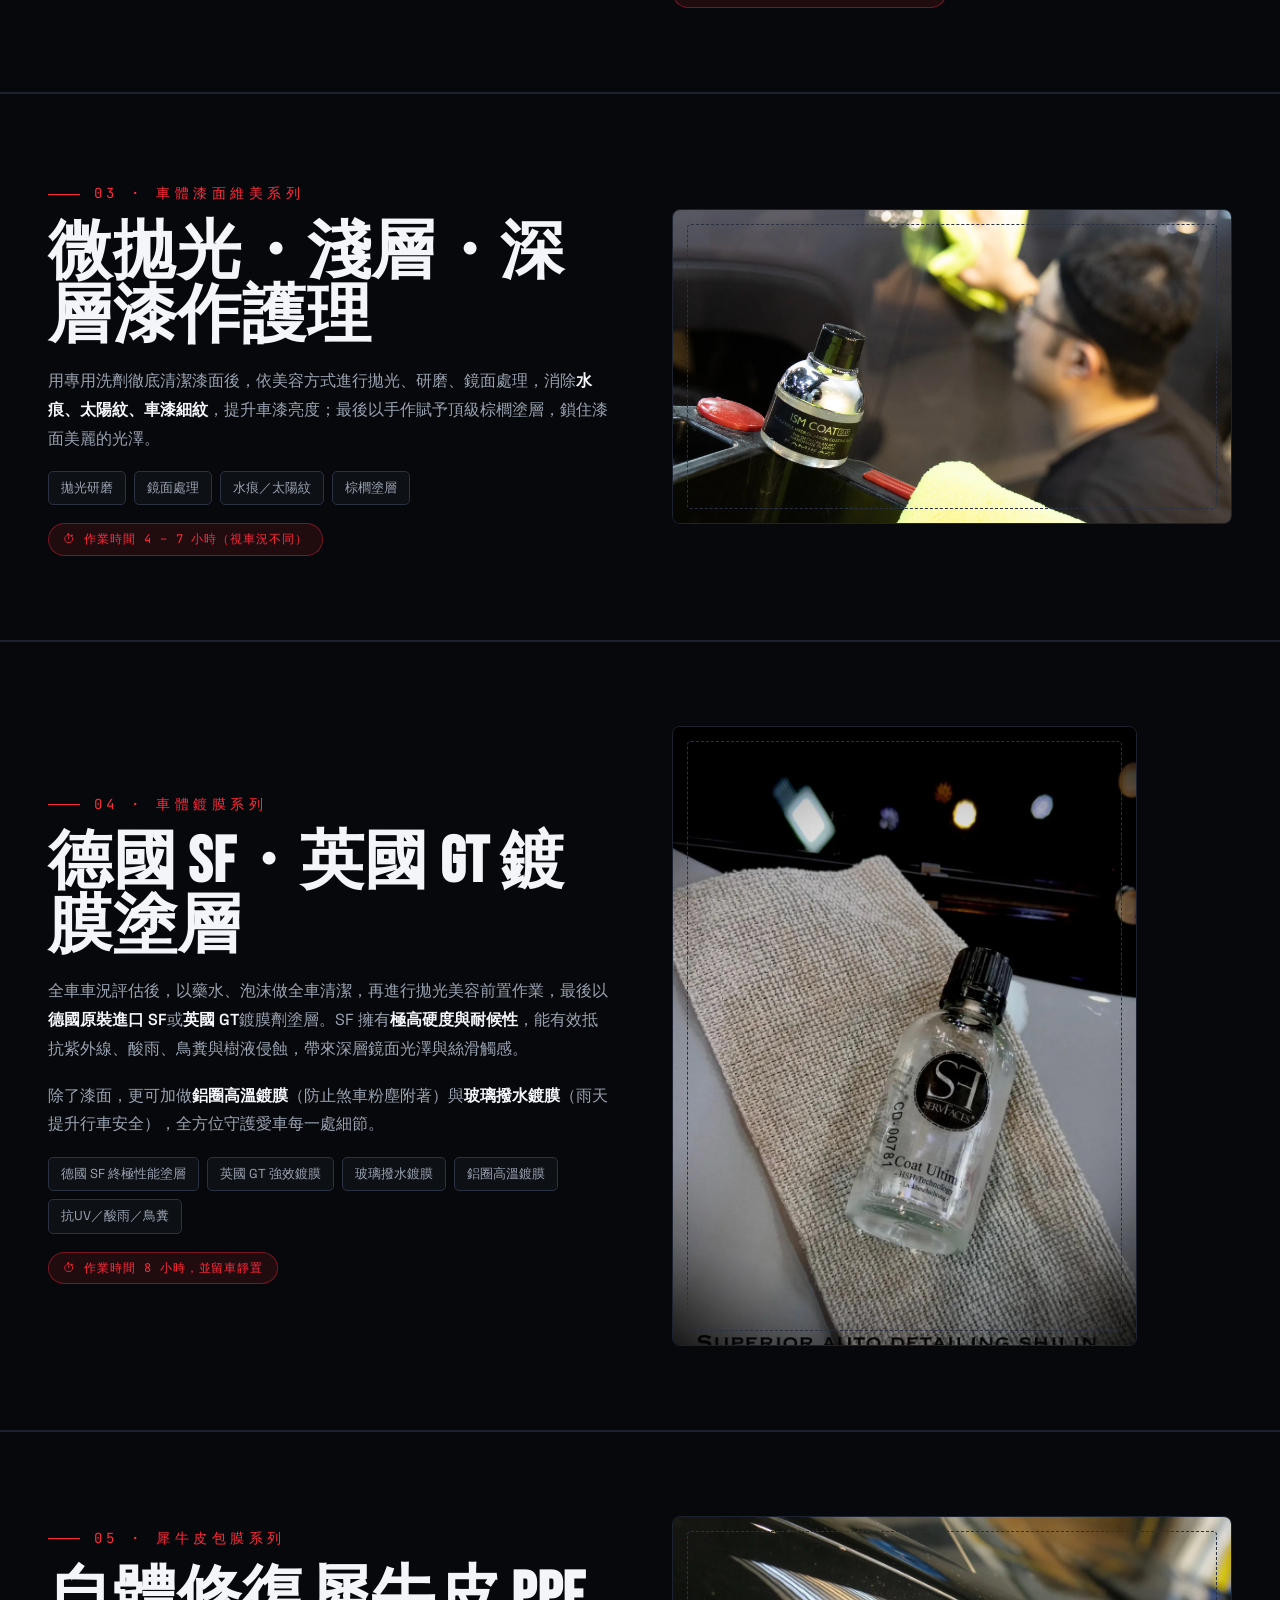
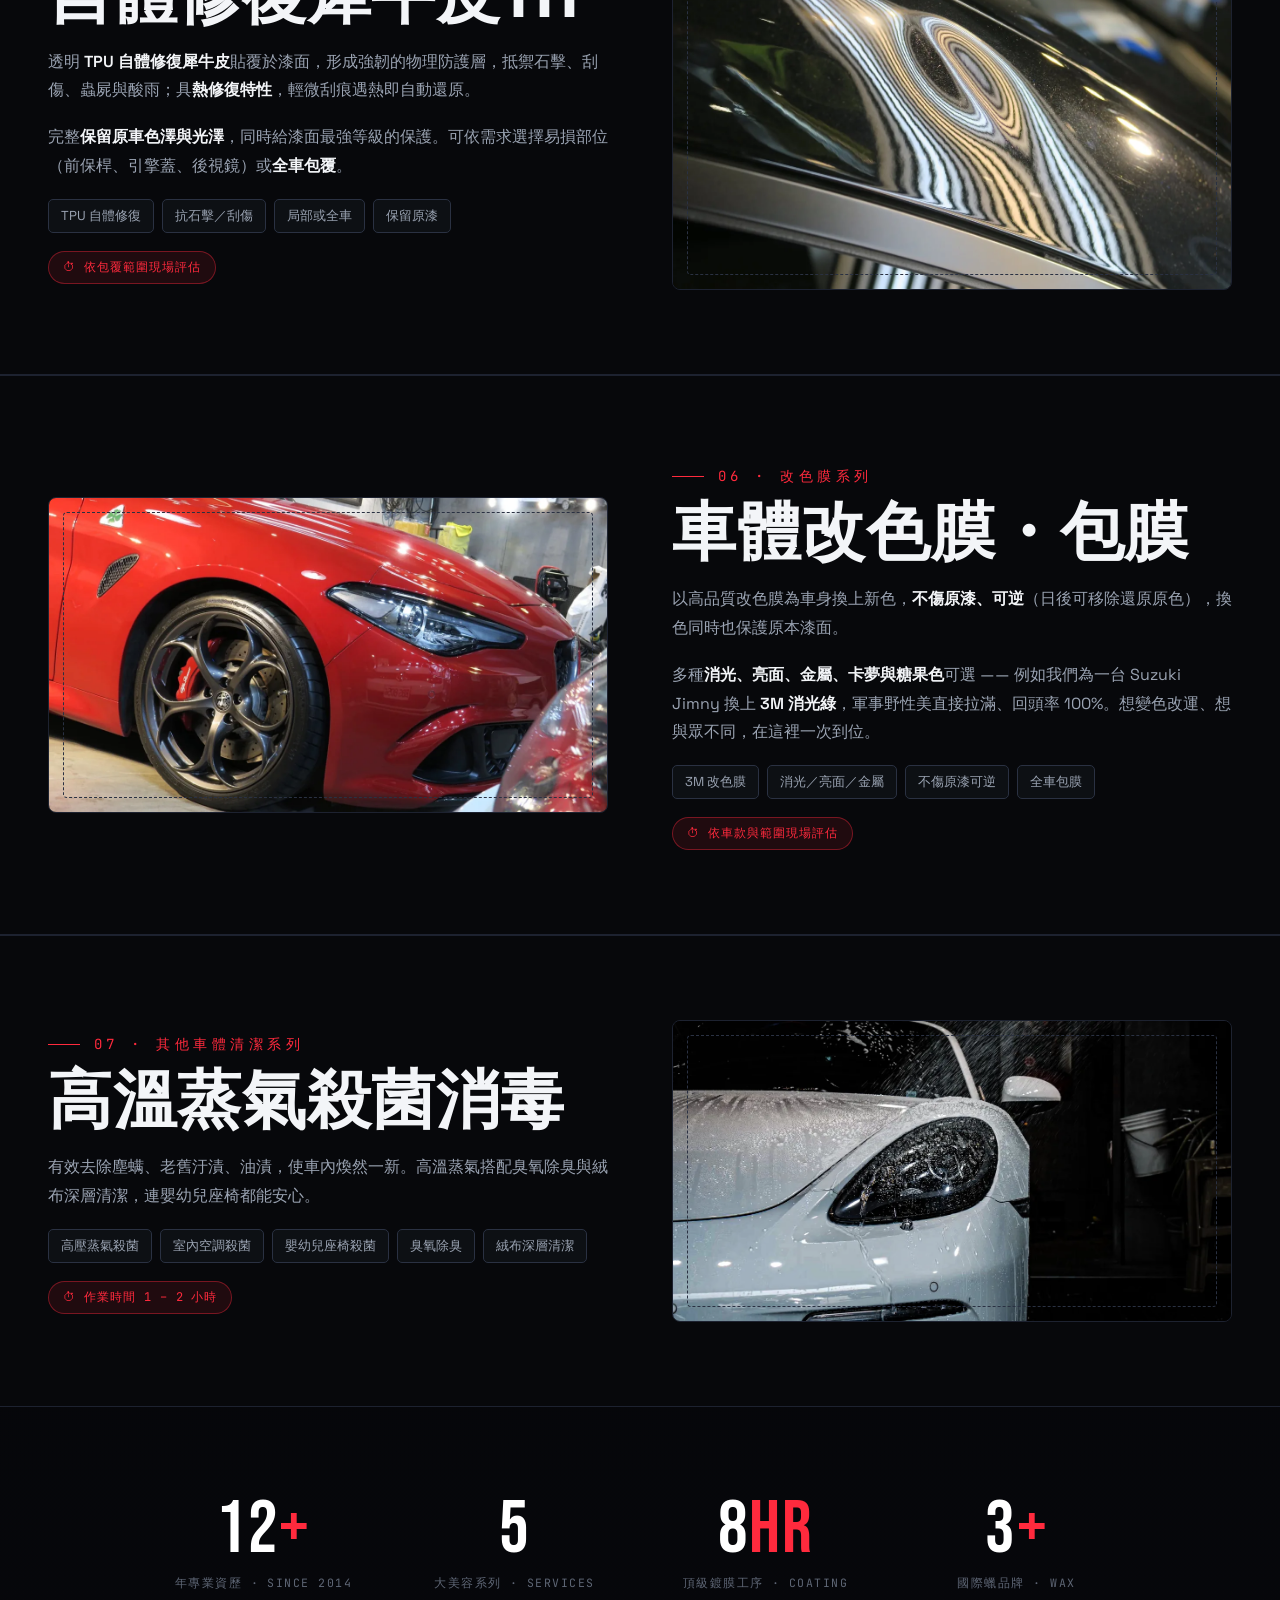
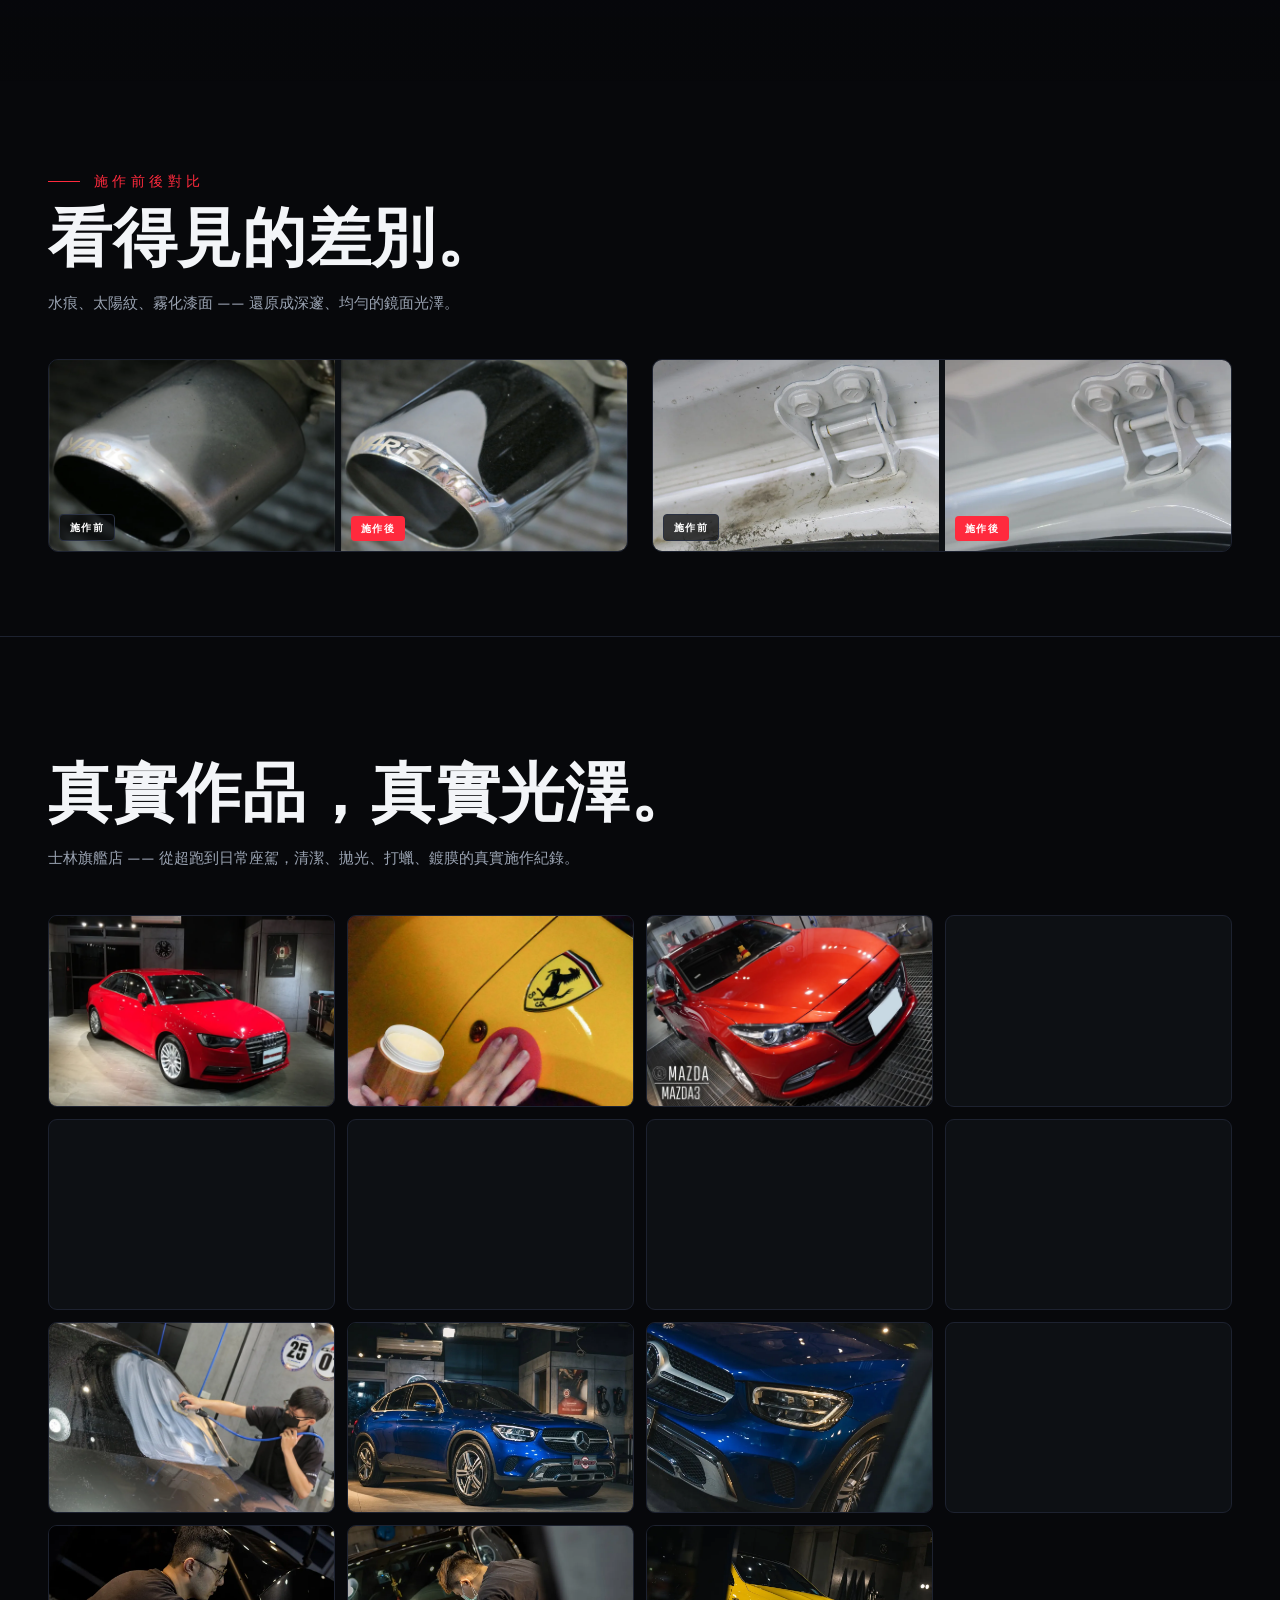
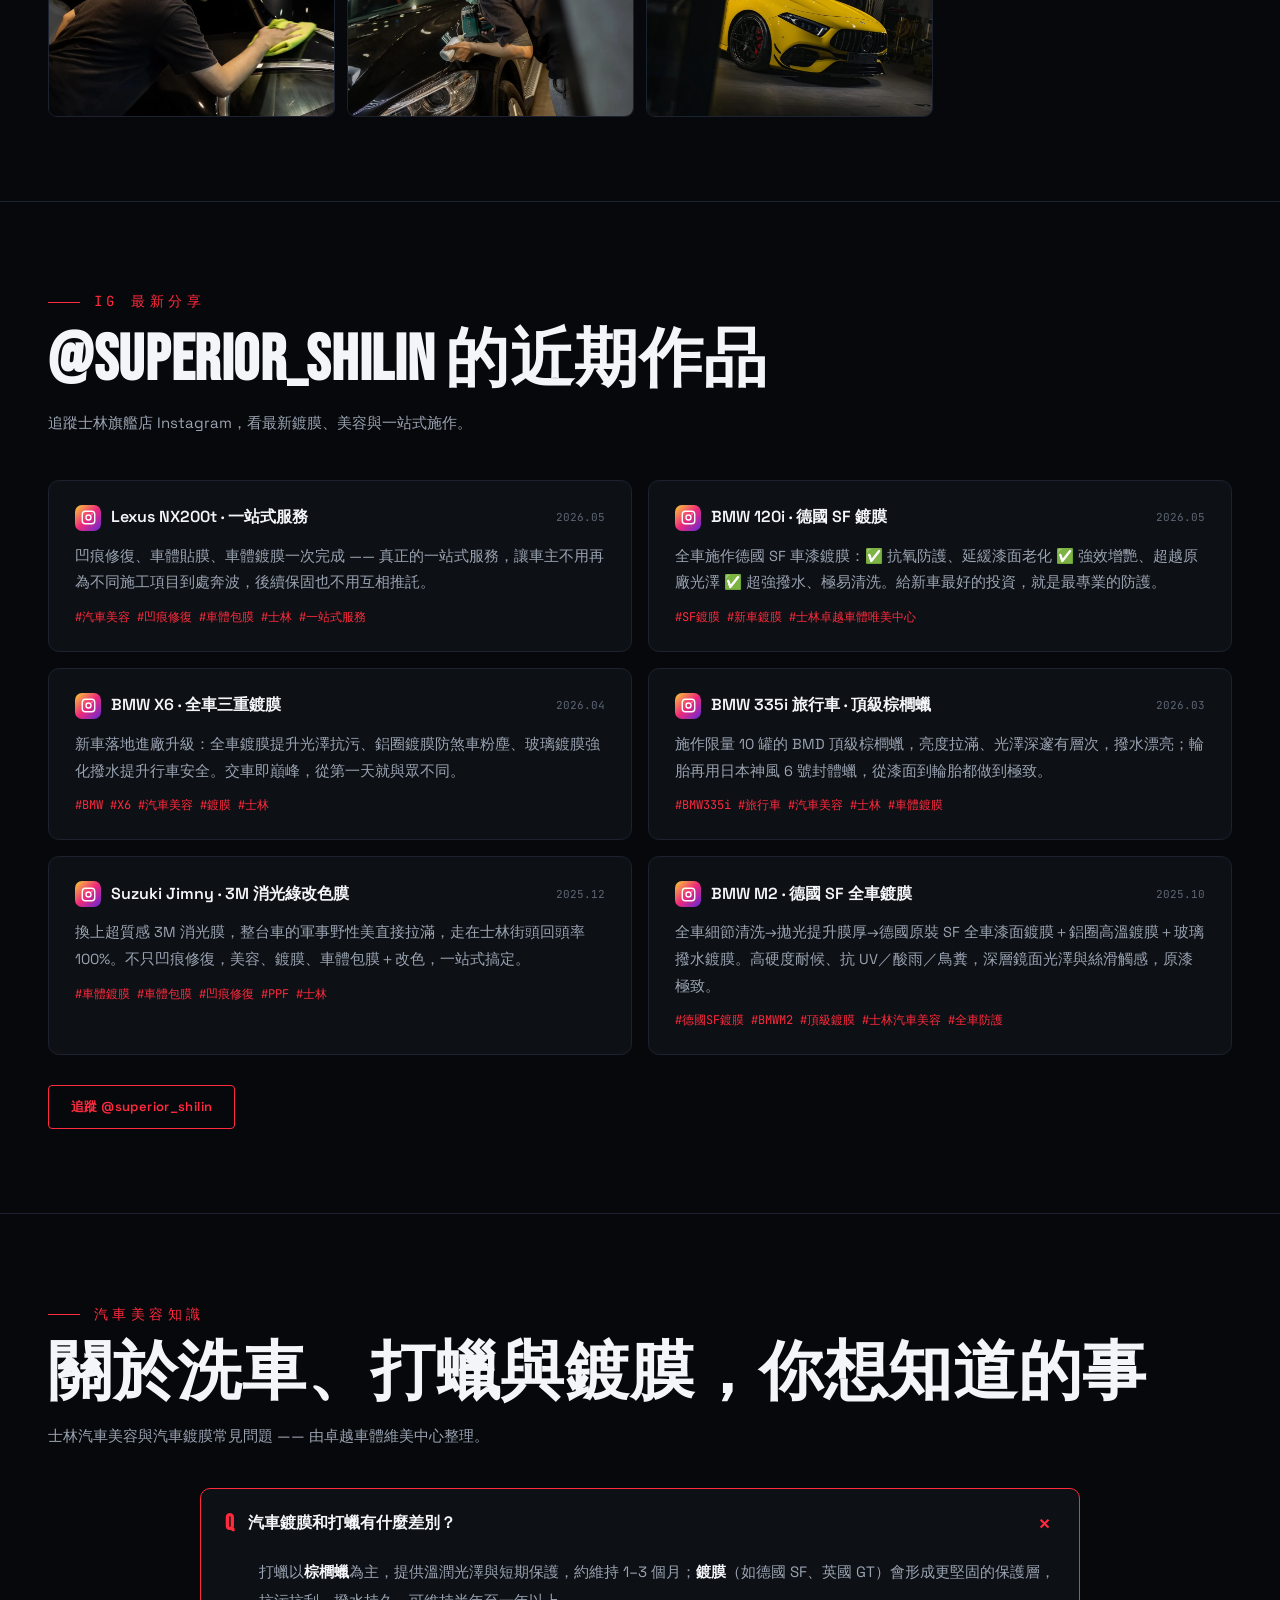
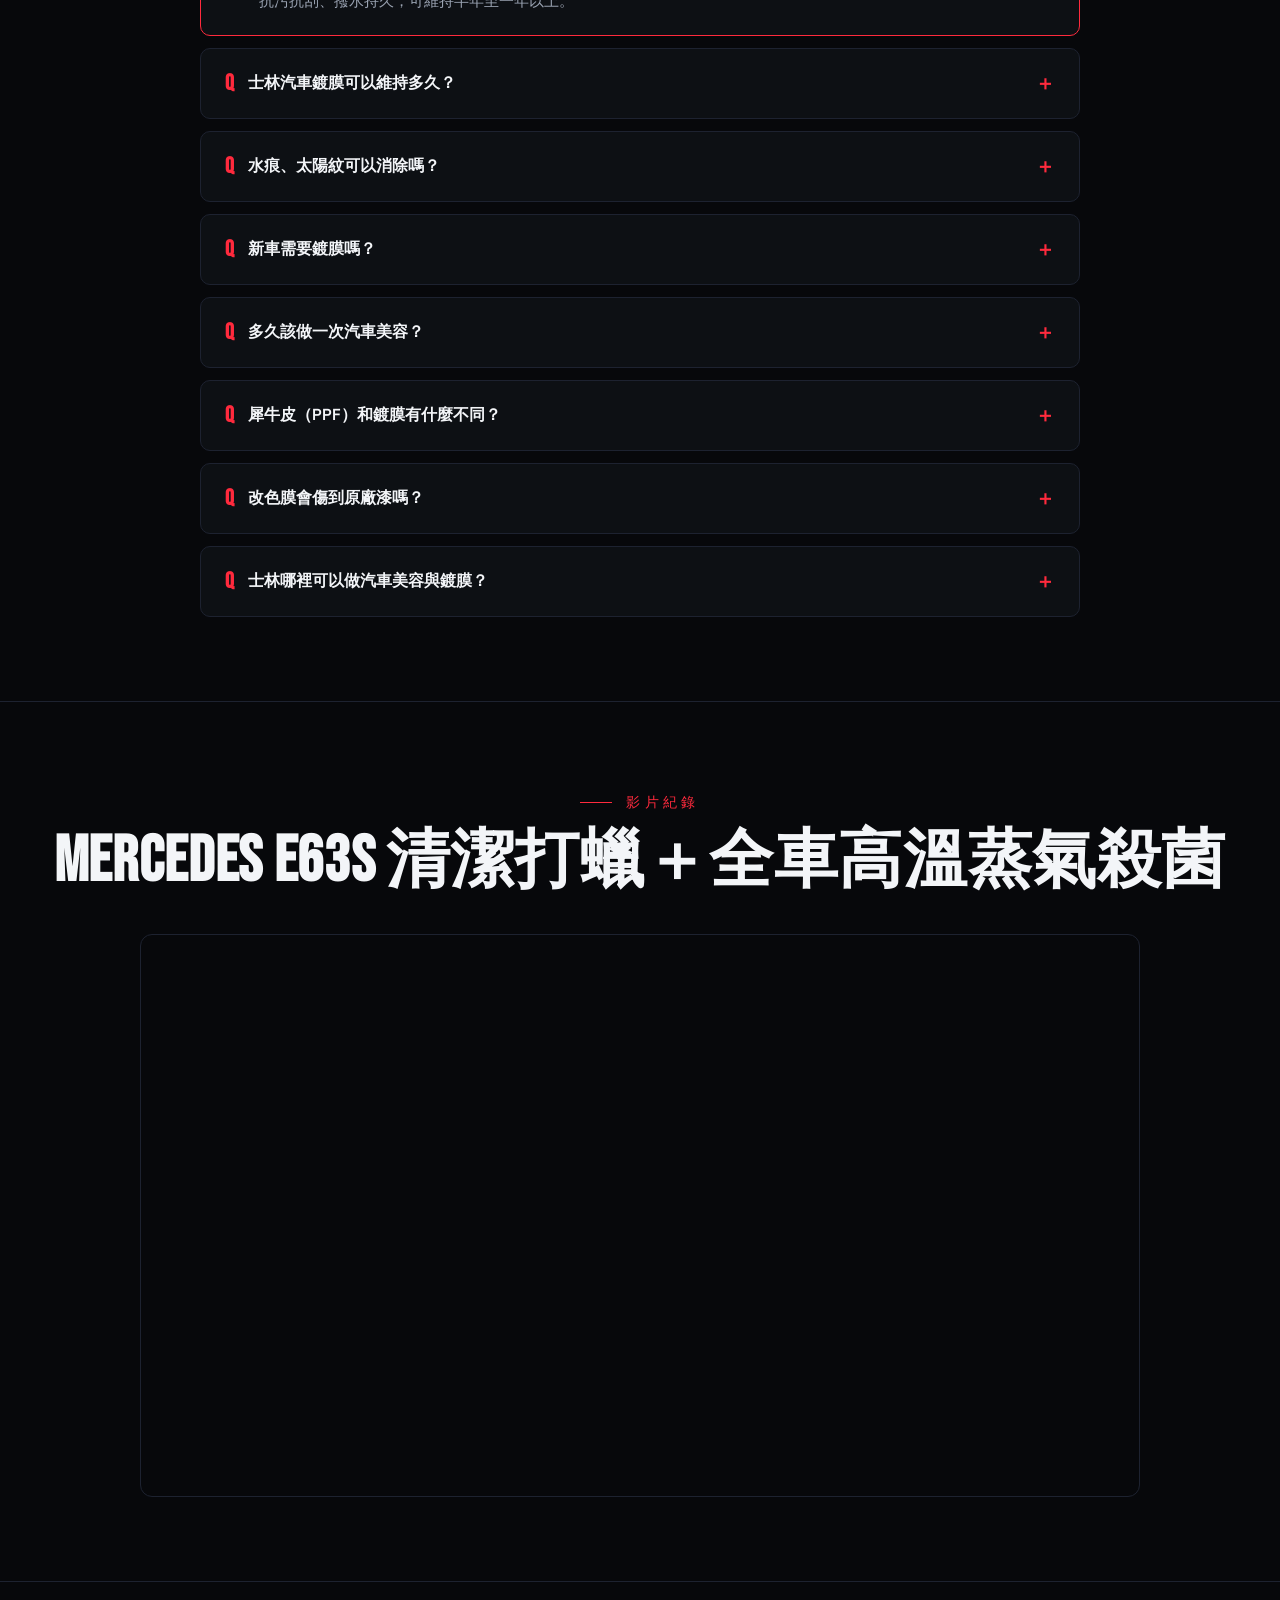
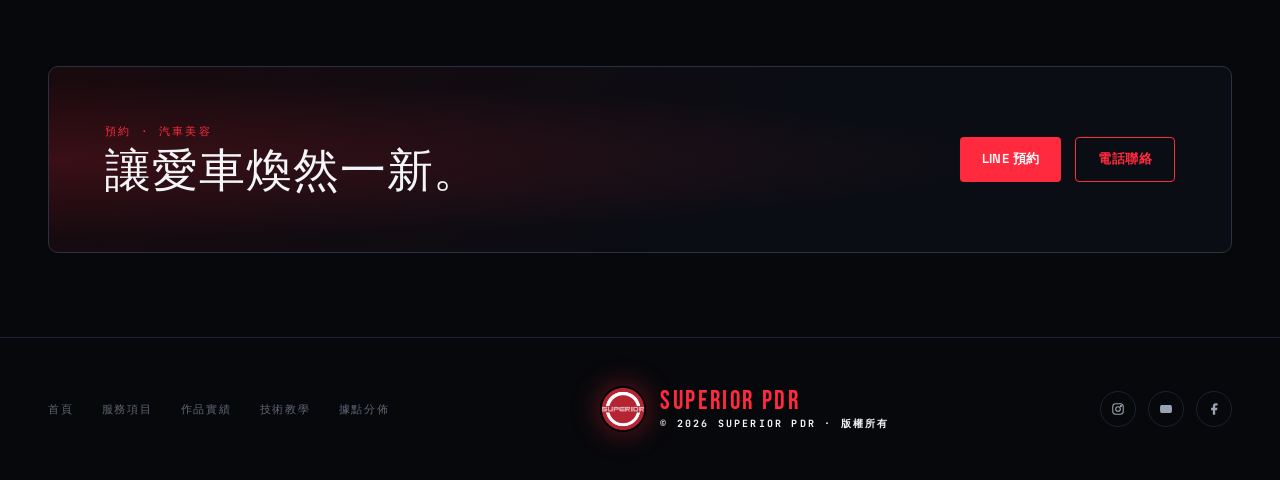
==== commit 6d44caa4: "fix: 鍍膜區換直式照放右半邊(svc-tall)" ====
--- a/beauty/index.html
+++ b/beauty/index.html
@@ -92,6 +92,10 @@
   .svc .col-img .ph{border:1px solid var(--line)}
   .svc .col-img img{width:100%;height:100%;min-height:300px;object-fit:cover;display:block}
   .svc .col-img video{width:100%;height:100%;min-height:300px;object-fit:cover;display:block}
+  /* svc-tall：直式照放右半邊 */
+  .svc-tall .two-col{align-items:center}
+  .svc-tall .col-img .ph{aspect-ratio:3/4;max-height:620px;overflow:hidden}
+  .svc-tall .col-img img{min-height:0;height:100%;object-position:center}
 
   /* --- before / after --- */
   .ba-grid{display:grid;grid-template-columns:1fr 1fr;gap:24px;margin-top:44px}
@@ -294,9 +298,9 @@
 </section>
 
 <!-- ============ 4. COATING ============ -->
-<section class="block svc" id="coating">
-  <div class="block-inner two-col flip">
-    <div class="col-text reveal delay-1">
+<section class="block svc svc-tall" id="coating">
+  <div class="block-inner two-col">
+    <div class="col-text reveal">
       <div class="section-eyebrow" data-en="04 · AUTO COATING" data-zh="04 · 車體鍍膜系列">04 · 車體鍍膜系列</div>
       <h2 class="section-title" data-en="Auto Coating" data-zh="德國 SF・英國 GT 鍍膜塗層">德國 SF・英國 GT 鍍膜塗層</h2>
       <div class="body-copy">
@@ -306,7 +310,7 @@
       <div class="svc-tags"><span>德國 SF 終極性能塗層</span><span>英國 GT 強效鍍膜</span><span>玻璃撥水鍍膜</span><span>鋁圈高溫鍍膜</span><span>抗UV／酸雨／鳥糞</span></div>
       <div class="svc-time">⏱ 作業時間 8 小時，並留車靜置</div>
     </div>
-    <div class="col-img reveal"><div class="ph"><img src="media/gal-2.webp" alt="車體鍍膜塗層 Auto Coating"></div></div>
+    <div class="col-img reveal delay-1"><div class="ph"><img src="media/svc-coating-tall.webp" alt="德國 SF 車體鍍膜塗層 Auto Coating"></div></div>
   </div>
 </section>
 
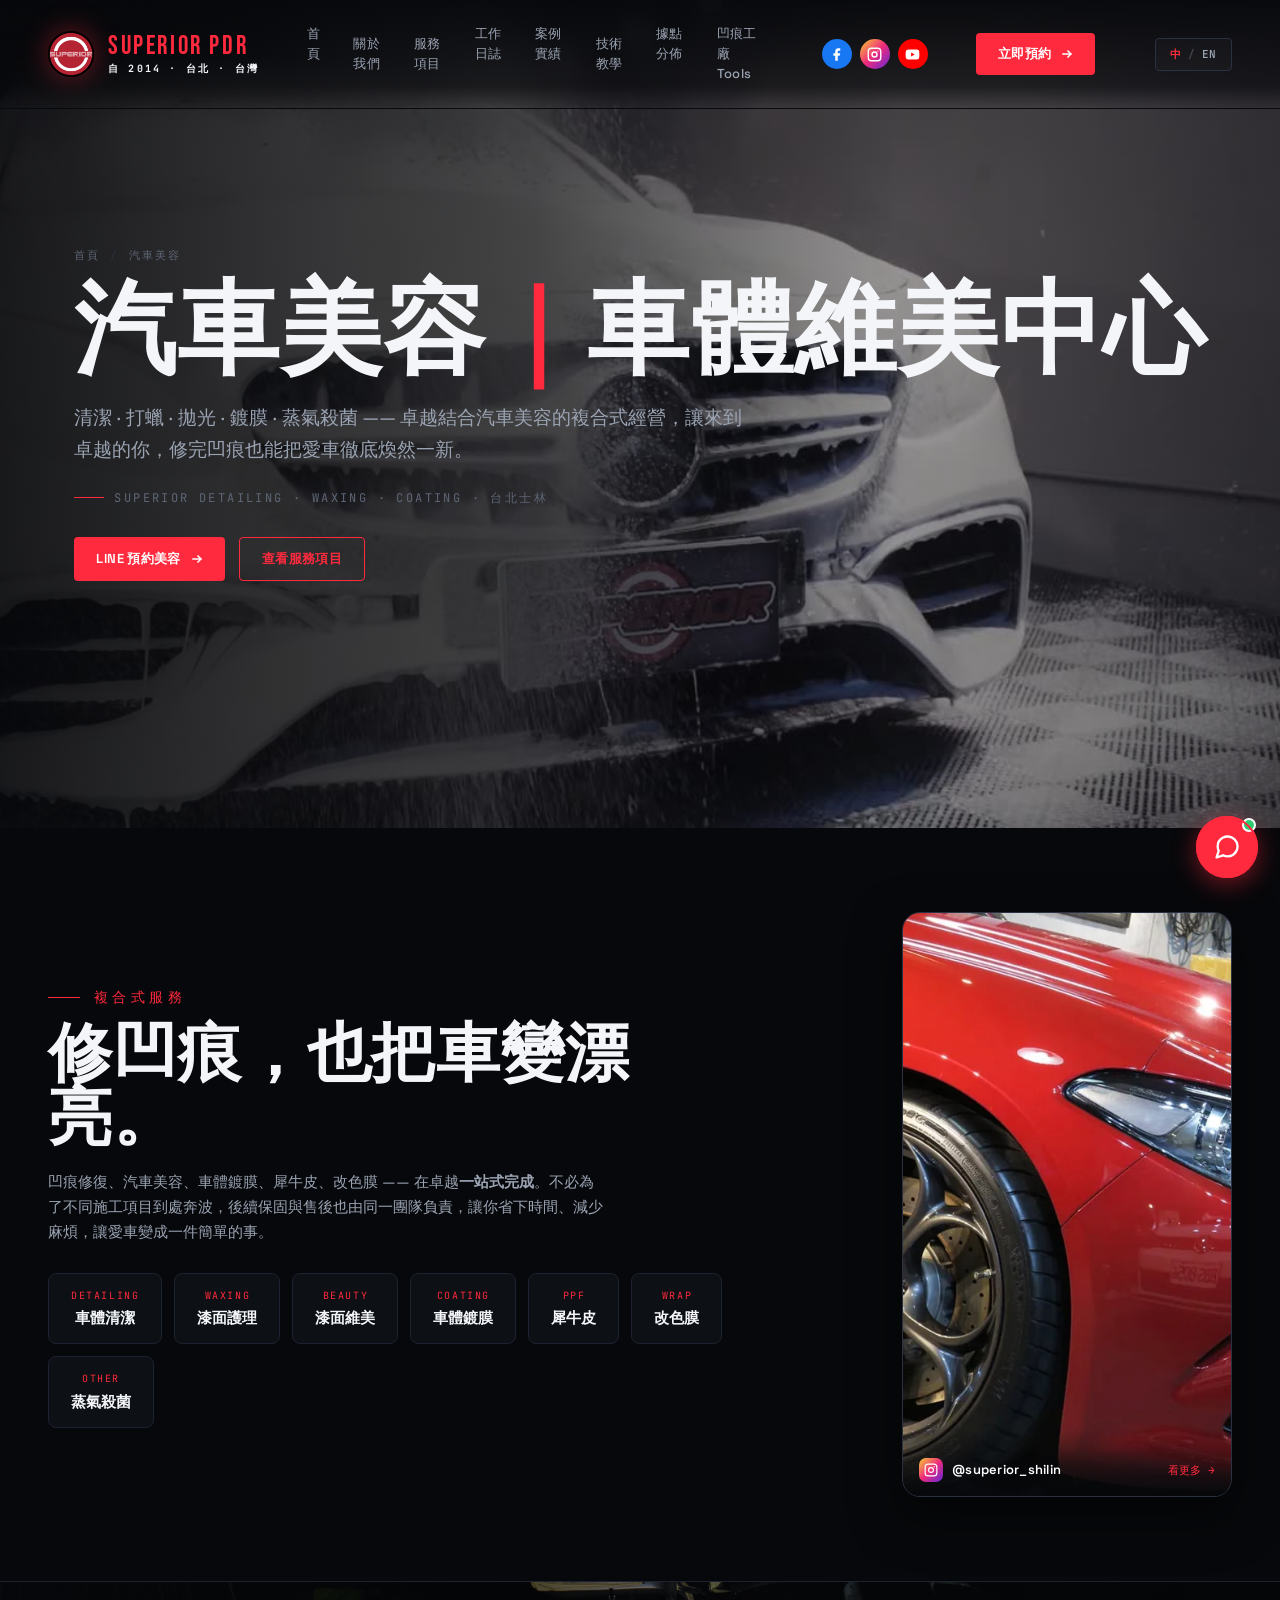
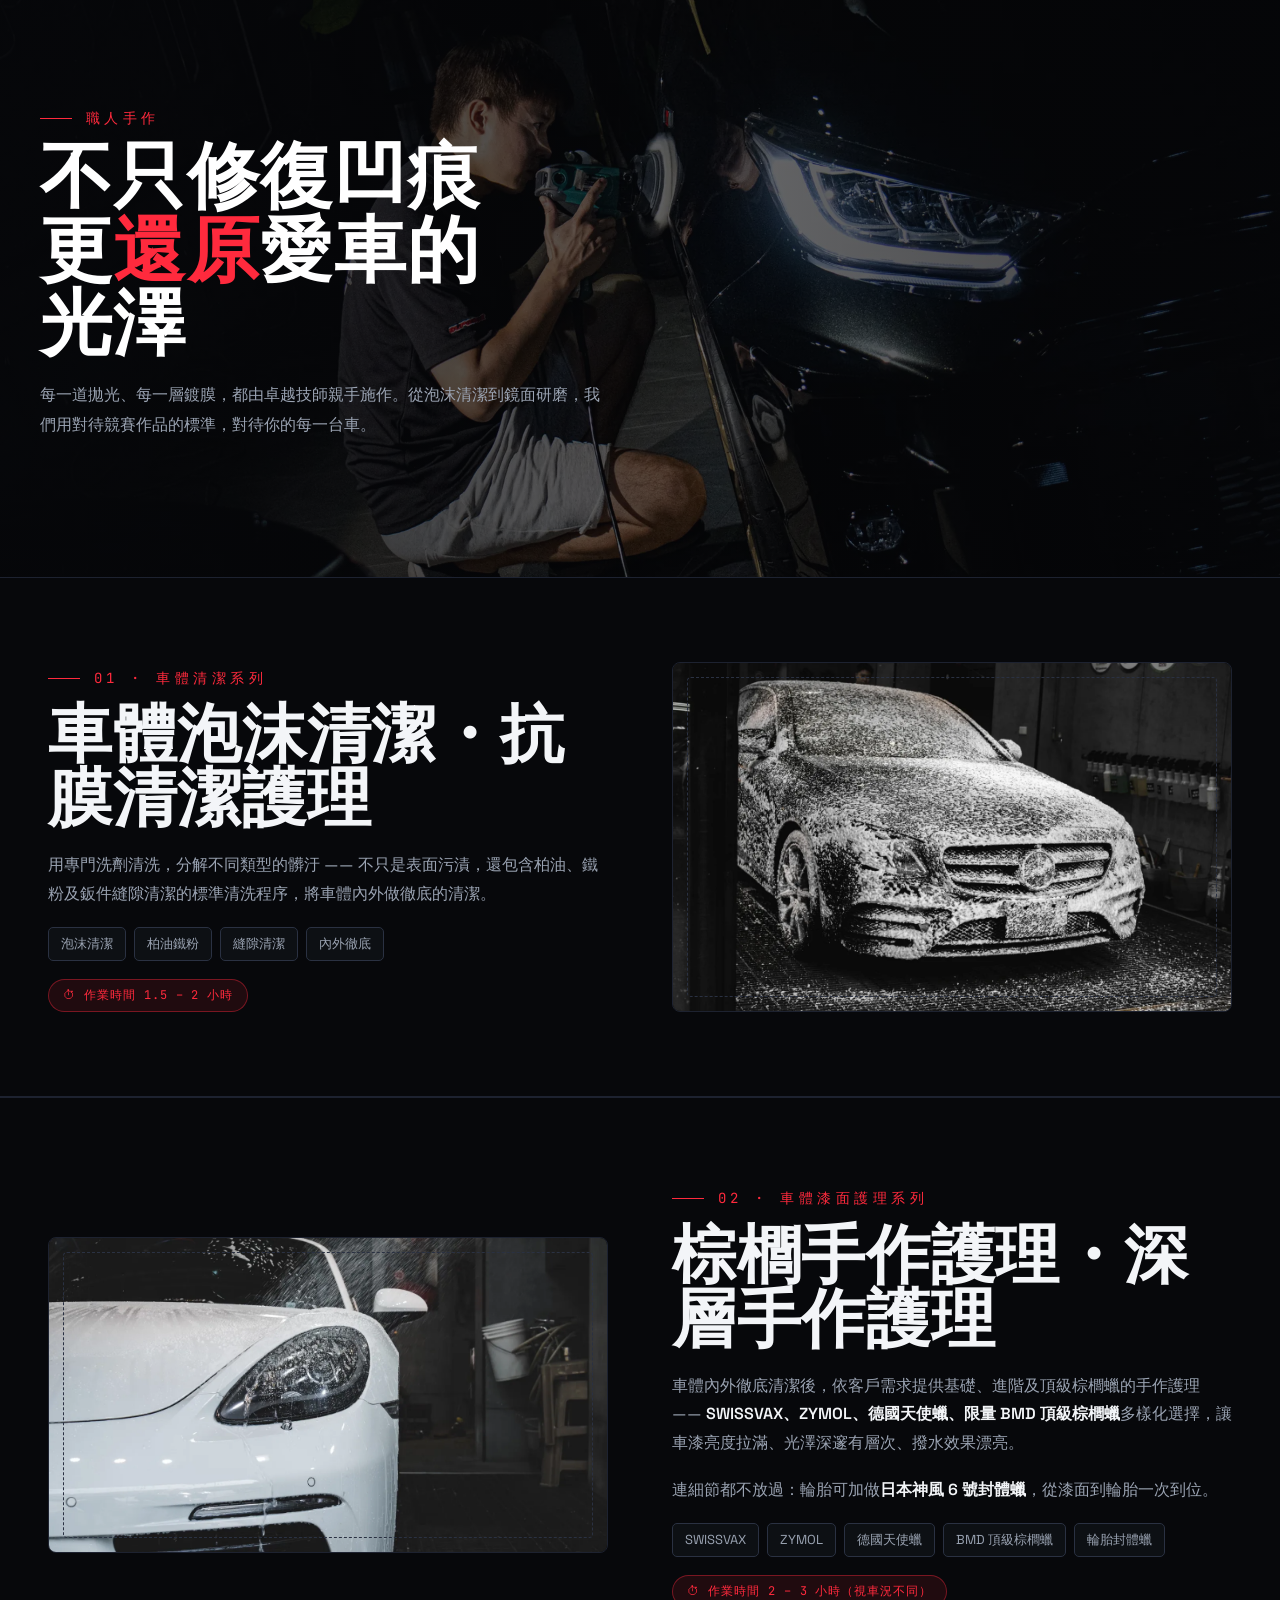
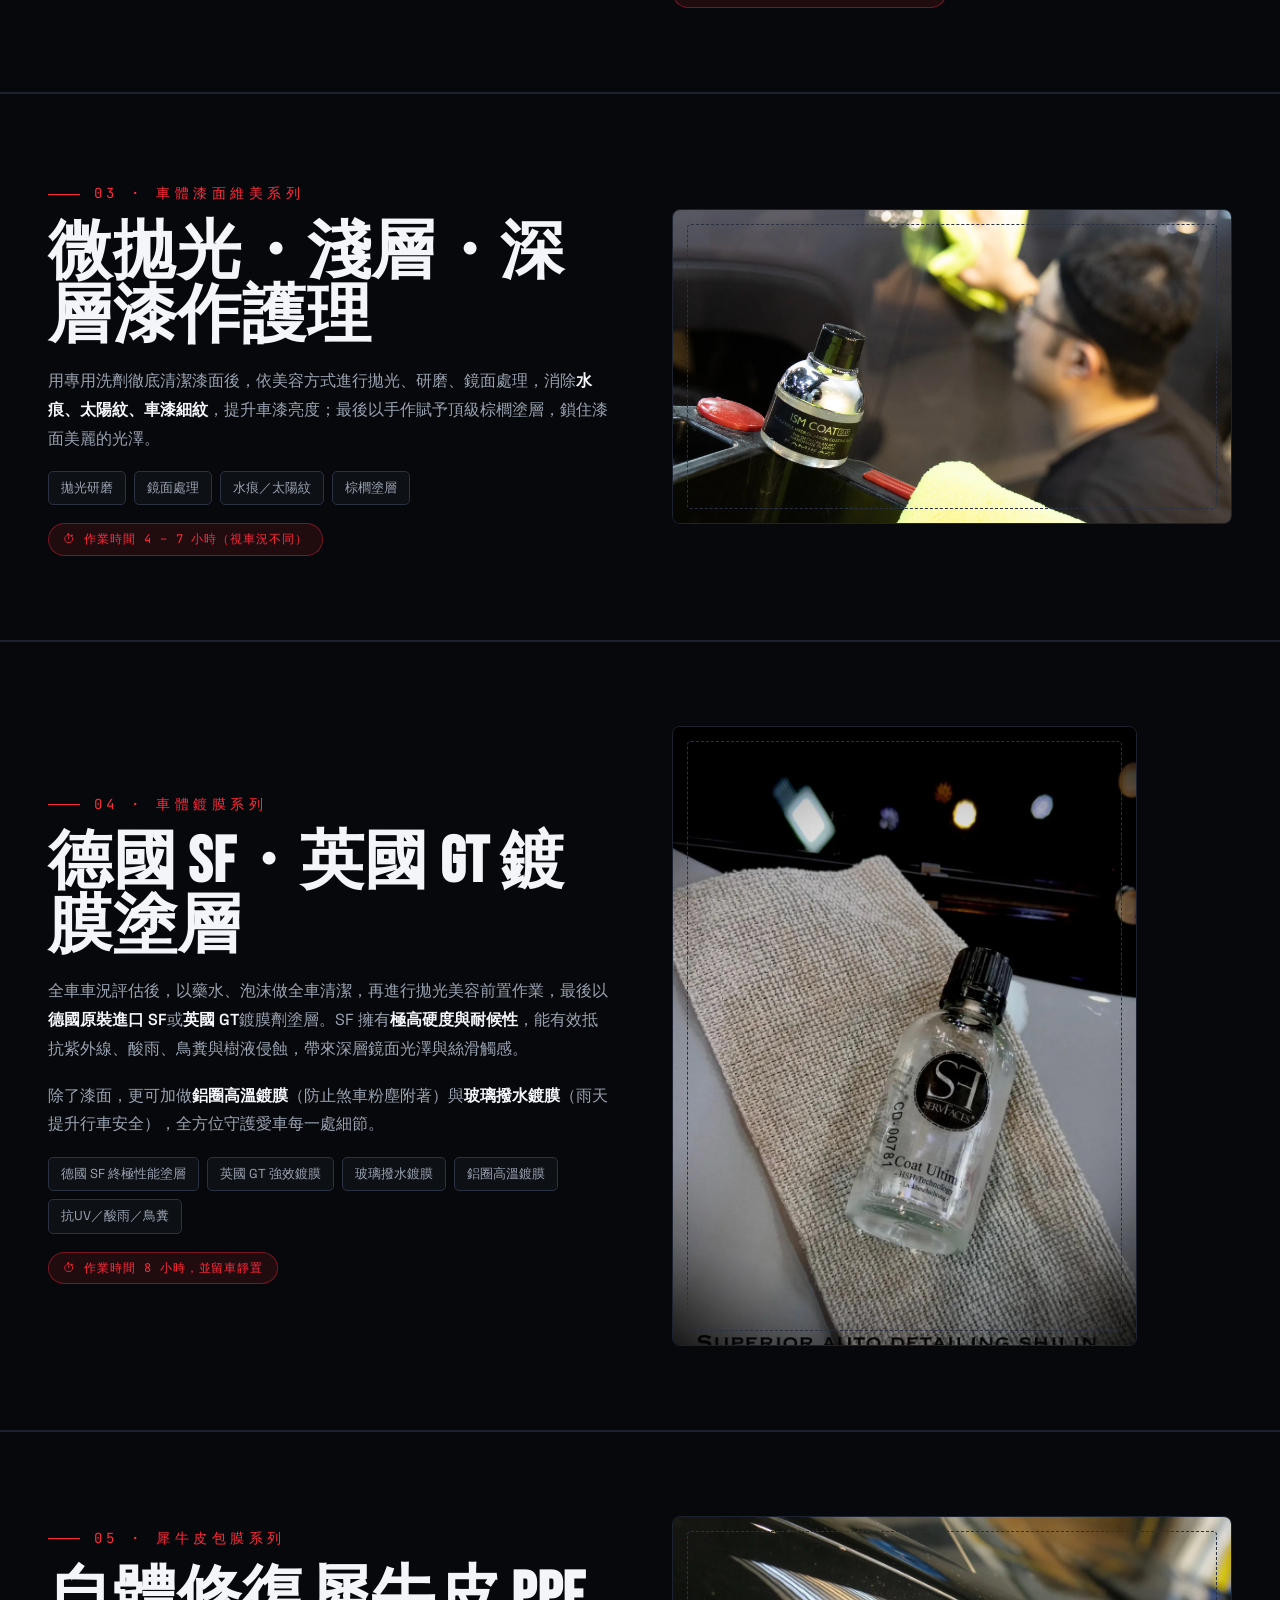
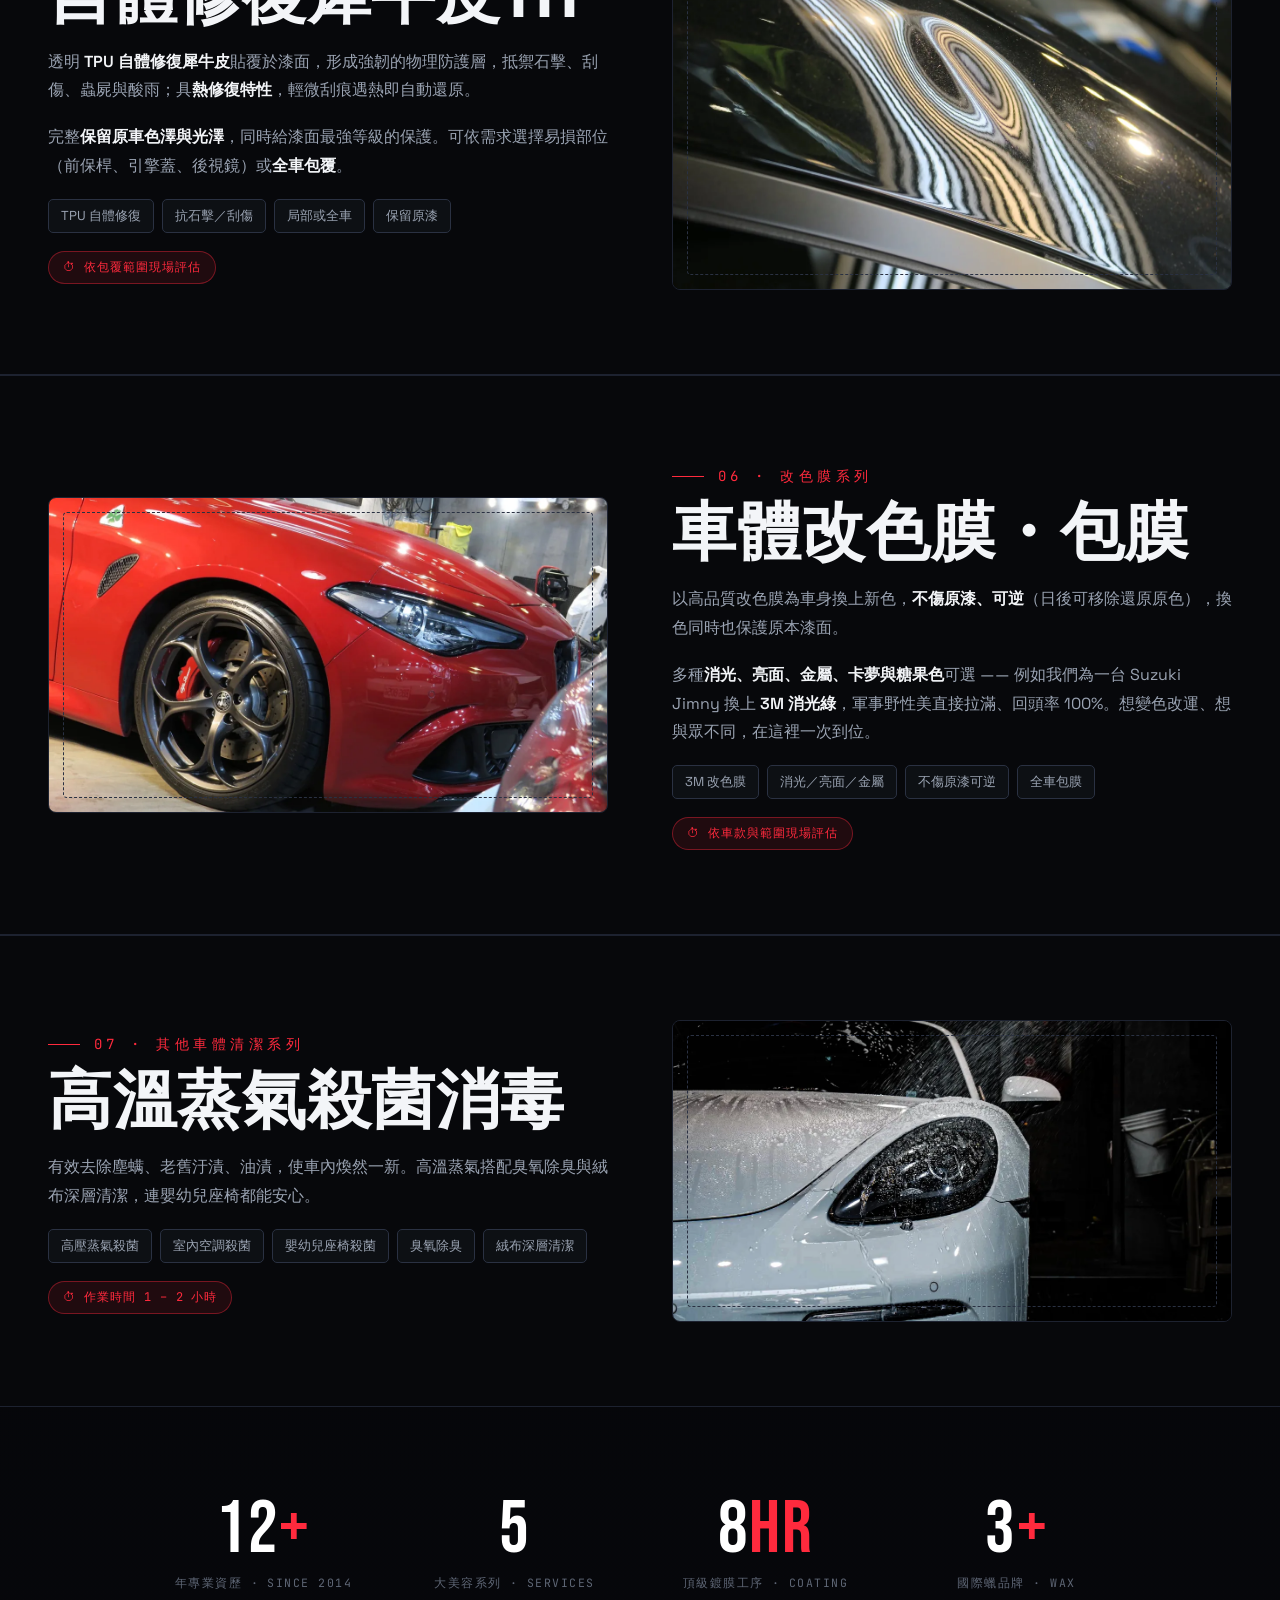
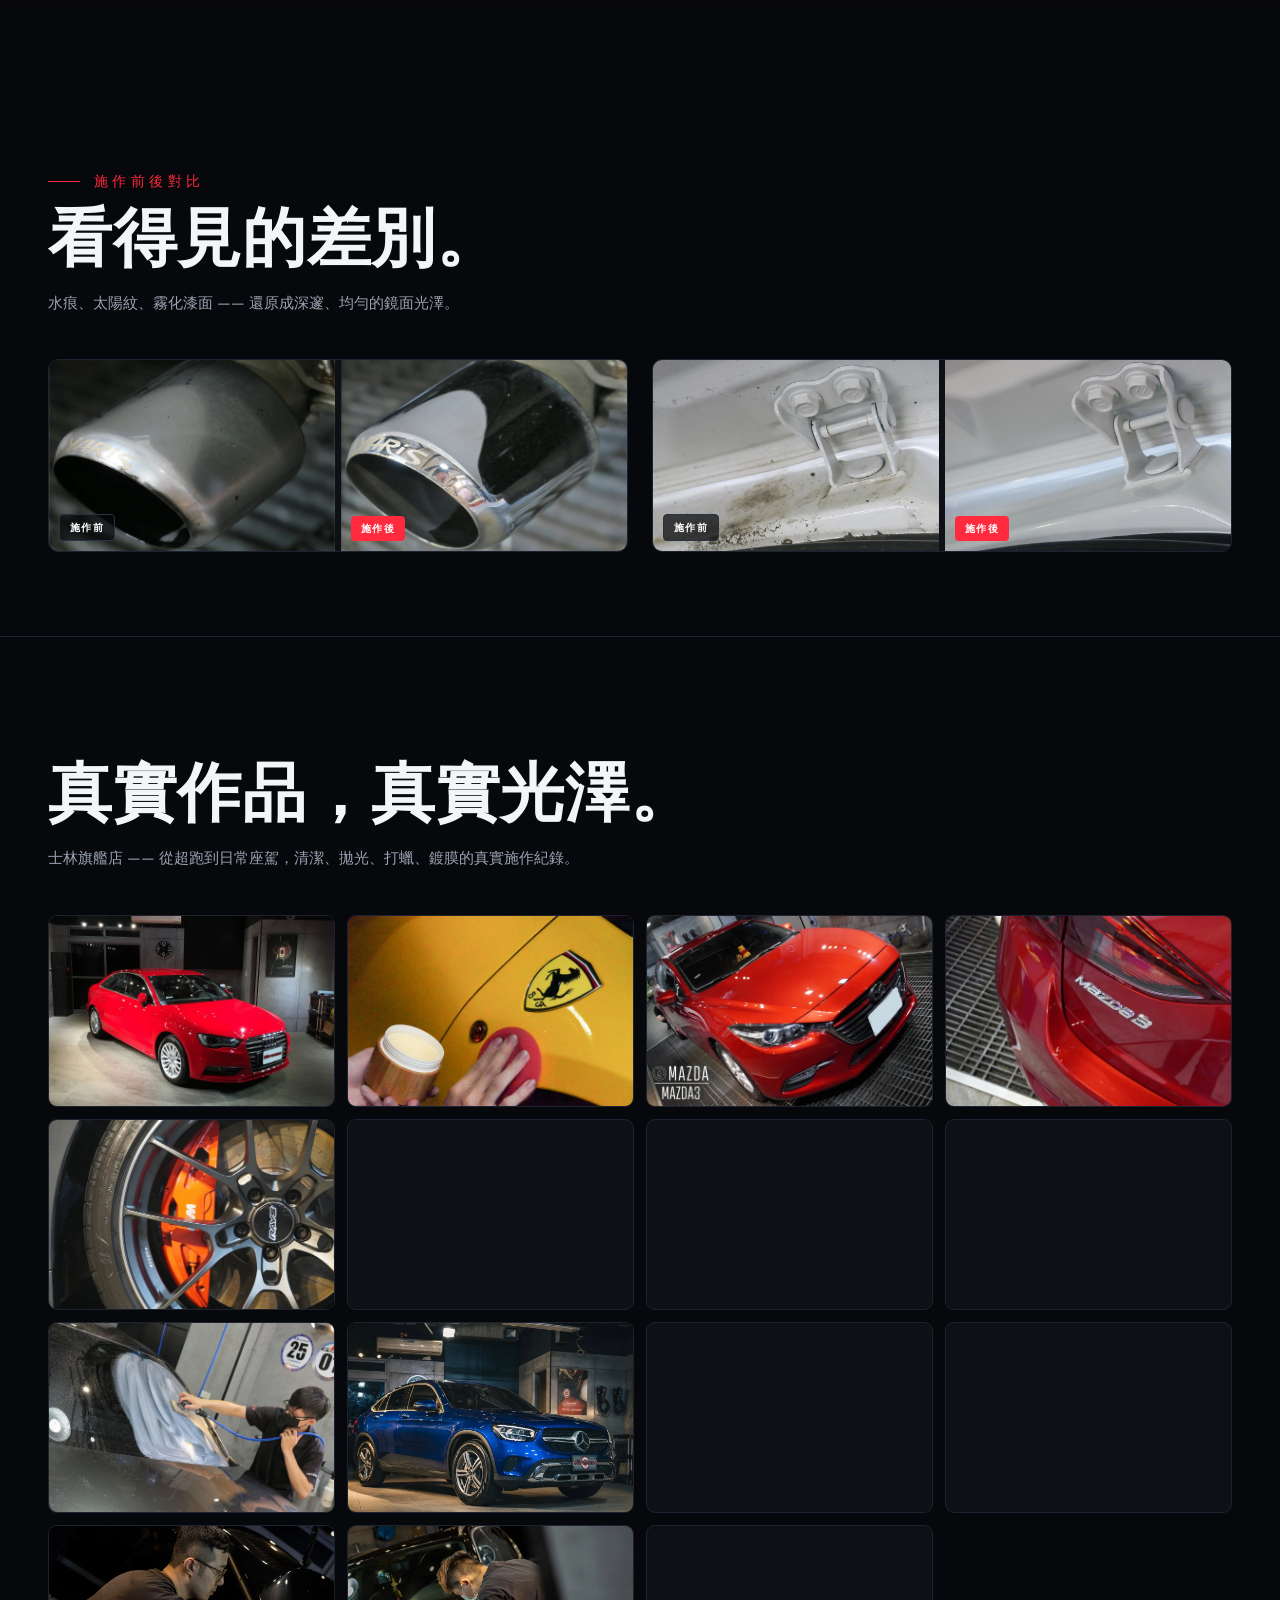
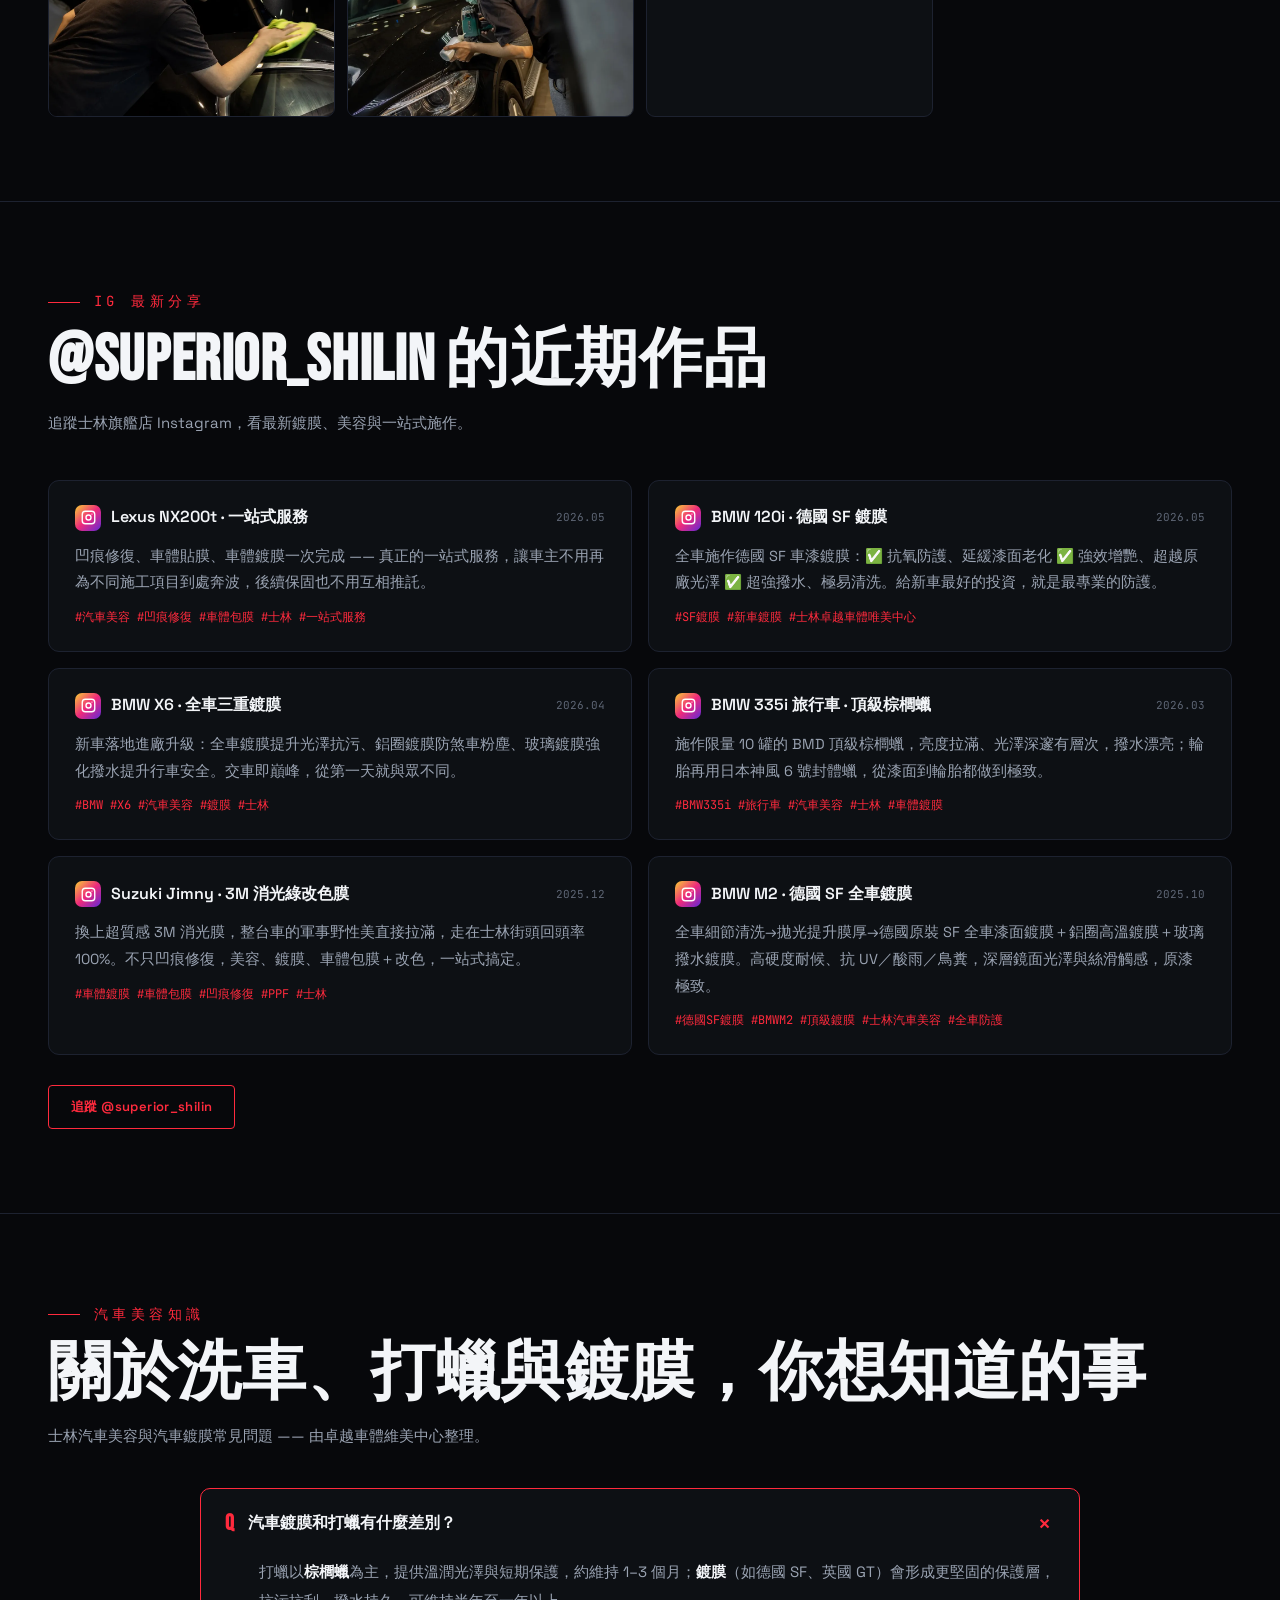
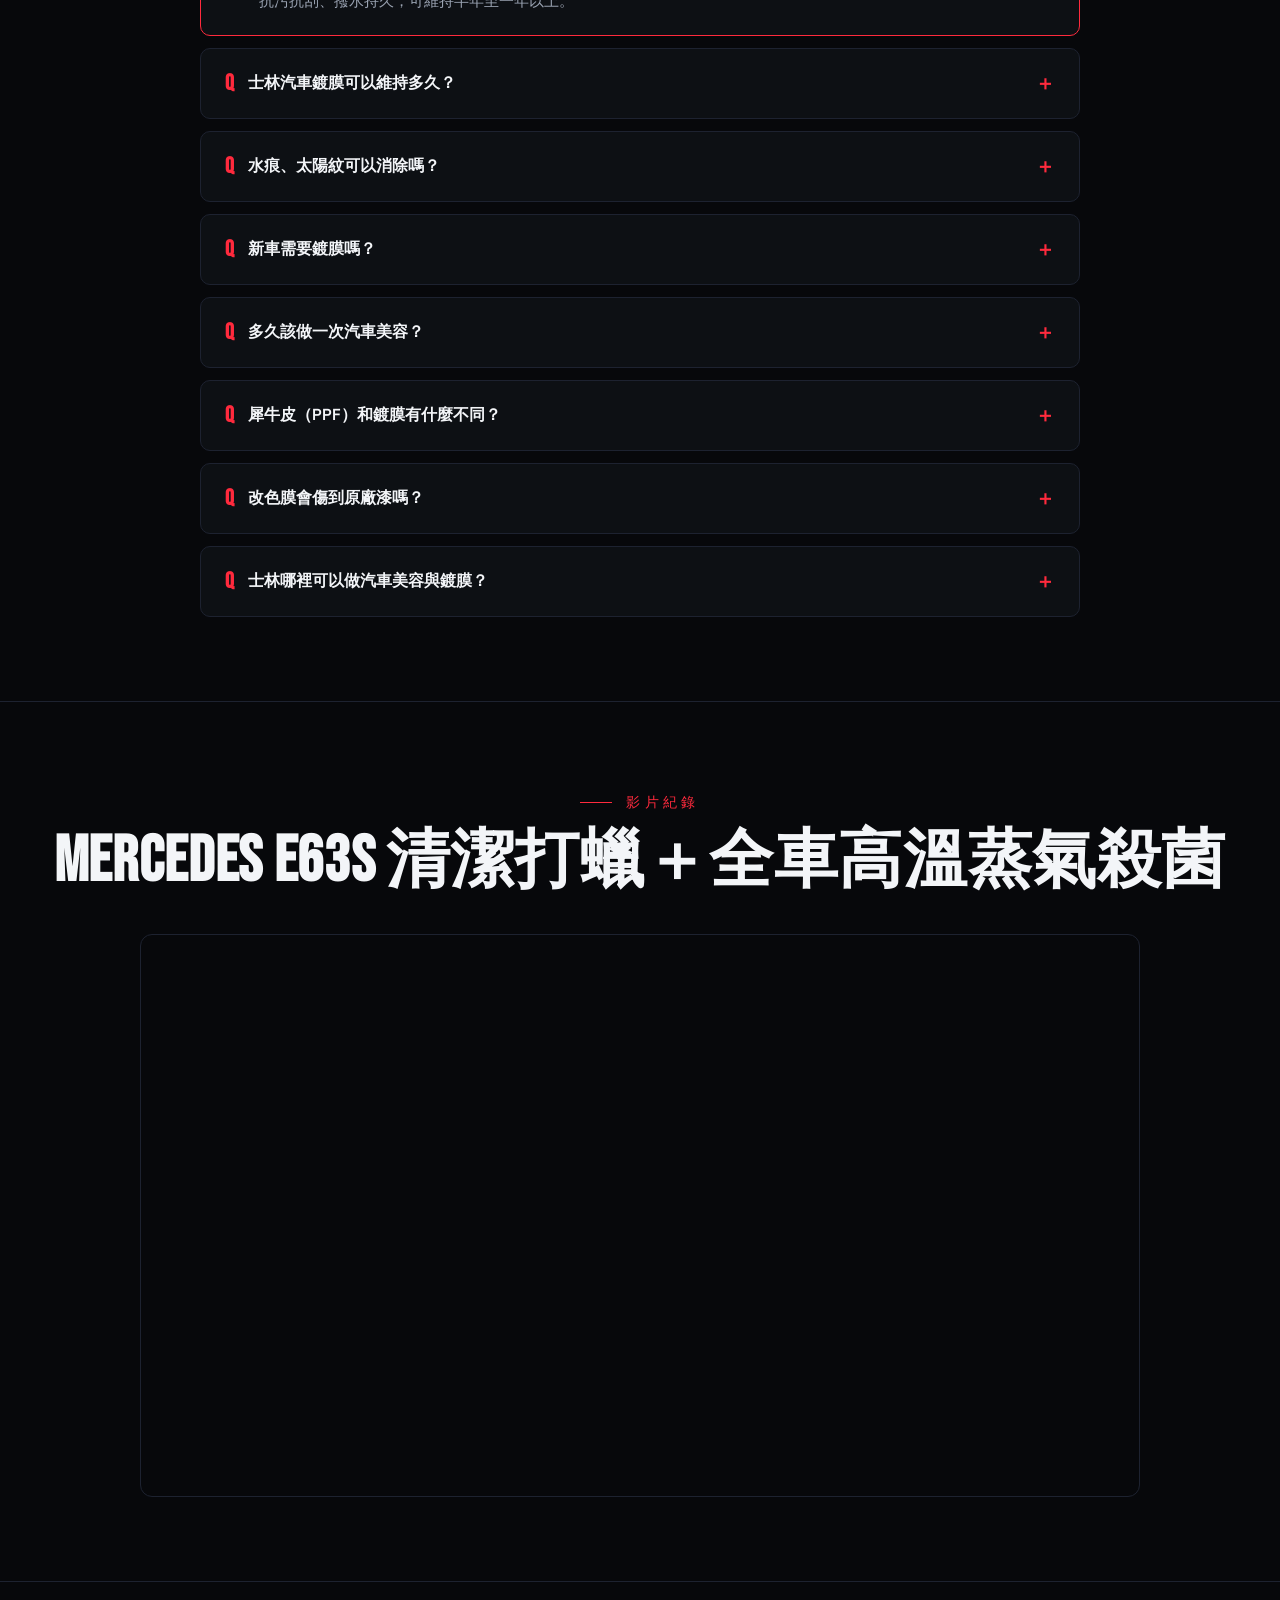
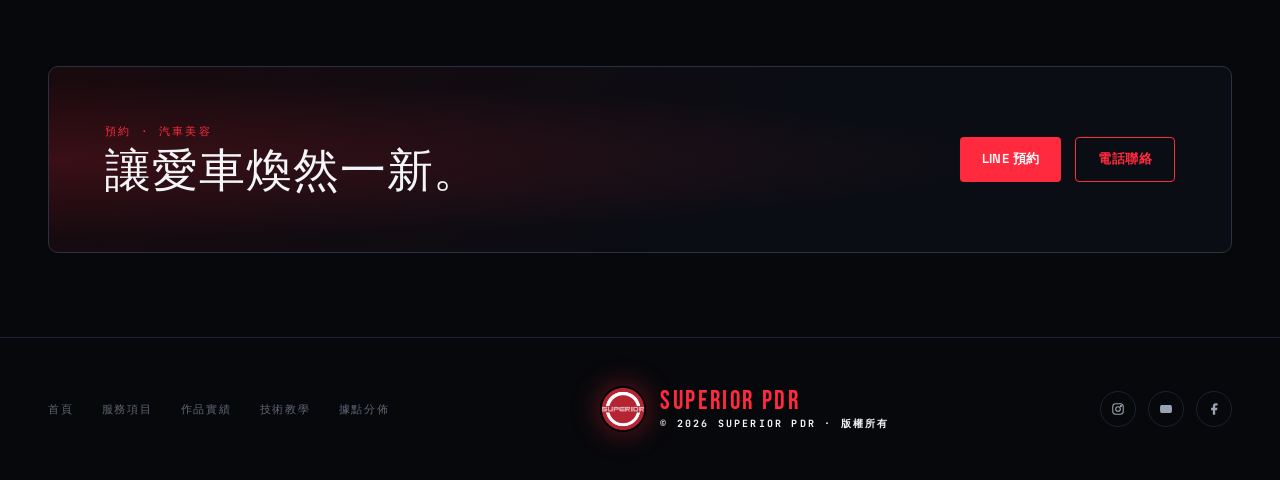
==== commit 6b6531b3: "fix: beauty hero 標題改用 Bebas Neue 大標，與其他頁面 page-hero 一致" ====
--- a/beauty/index.html
+++ b/beauty/index.html
@@ -65,6 +65,14 @@
     background:linear-gradient(90deg,rgba(6,7,10,.92) 0%,rgba(6,7,10,.72) 42%,rgba(6,7,10,.4) 70%,rgba(6,7,10,.55) 100%);}
   @media(max-width:760px){.beauty-hero .bhero-scrim{background:linear-gradient(180deg,rgba(6,7,10,.66) 0%,rgba(6,7,10,.78) 55%,var(--bg) 100%)}}
   .beauty-hero .container{position:relative;z-index:2}
+  /* hero 文字統一成與其他頁面 page-hero 相同樣式 */
+  .beauty-hero .crumb{font-family:'JetBrains Mono';font-size:11px;letter-spacing:0.18em;color:var(--ink-mute);text-transform:uppercase;display:flex;gap:10px;align-items:center;margin-bottom:22px}
+  .beauty-hero .crumb a:hover{color:var(--accent)}
+  .beauty-hero .crumb .sep{color:var(--line-bright)}
+  .beauty-hero h1{font-family:'Bebas Neue';font-size:clamp(54px,8vw,108px);line-height:.94;letter-spacing:0.01em;margin:0 0 20px;color:var(--ink)}
+  .beauty-hero h1 .accent{color:var(--accent)}
+  .beauty-hero .lead{color:var(--ink-dim);font-size:clamp(16px,1.6vw,19px);line-height:1.7;max-width:680px}
+  @media(max-width:760px){.beauty-hero h1{font-size:clamp(40px,12vw,72px)}}
   .beauty-hero .hero-kicker{color:var(--ink-mute);font-family:'JetBrains Mono';font-size:12px;letter-spacing:.2em;text-transform:uppercase;margin-top:22px;display:flex;gap:10px;align-items:center}
   .beauty-hero .hero-kicker::before{content:"";width:30px;height:1px;background:var(--accent)}
 
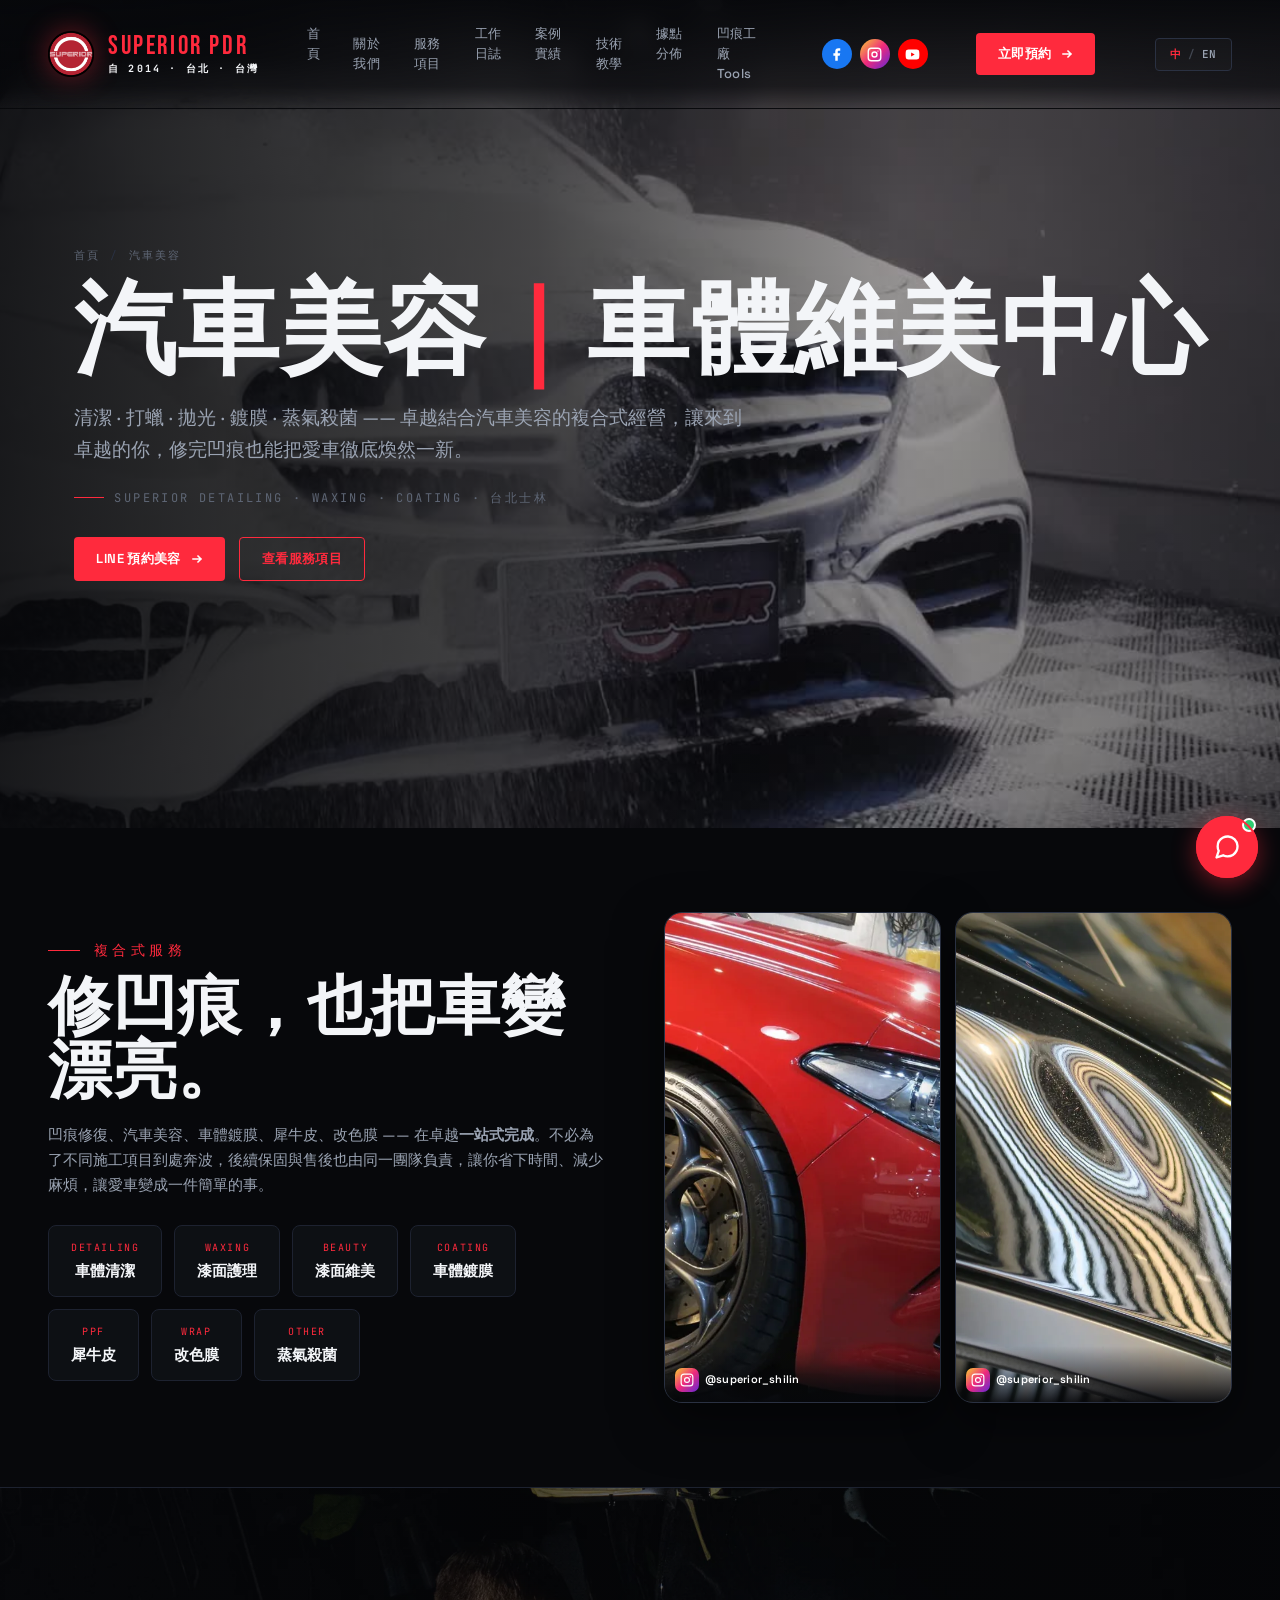
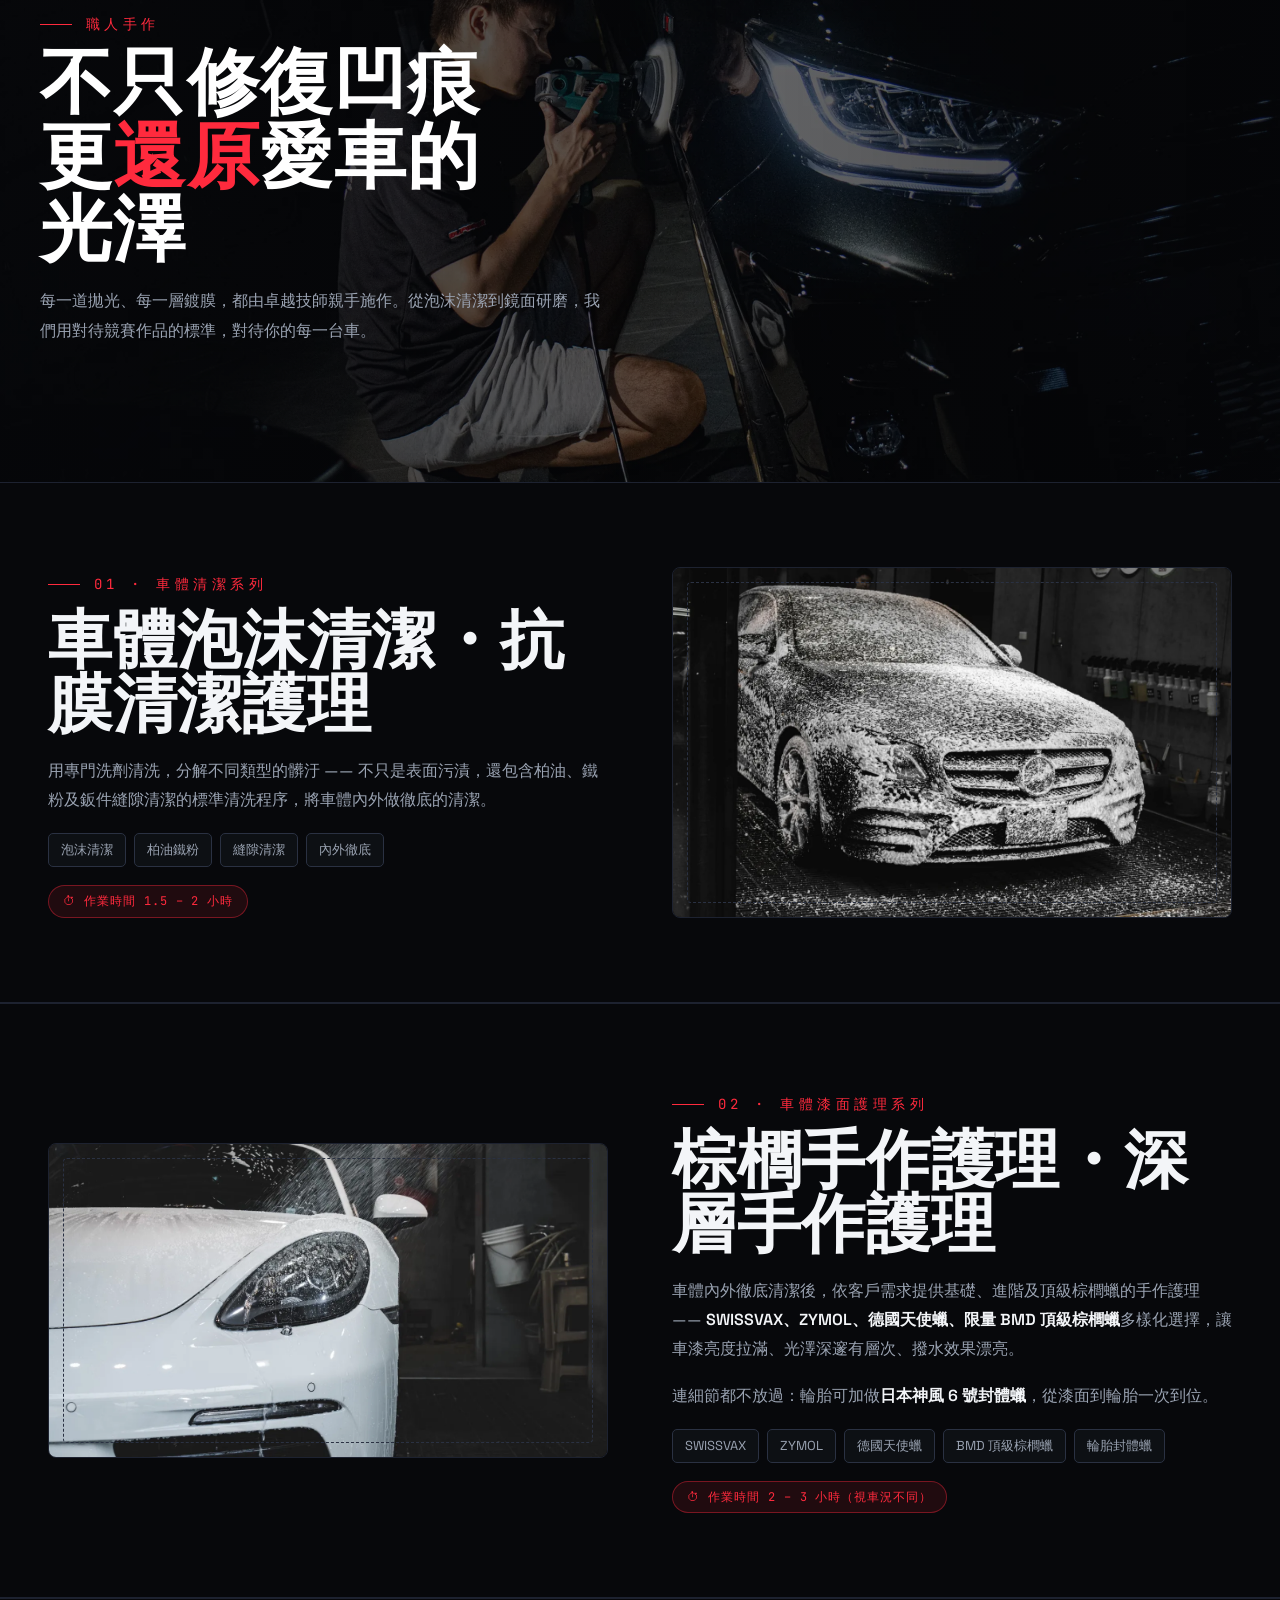
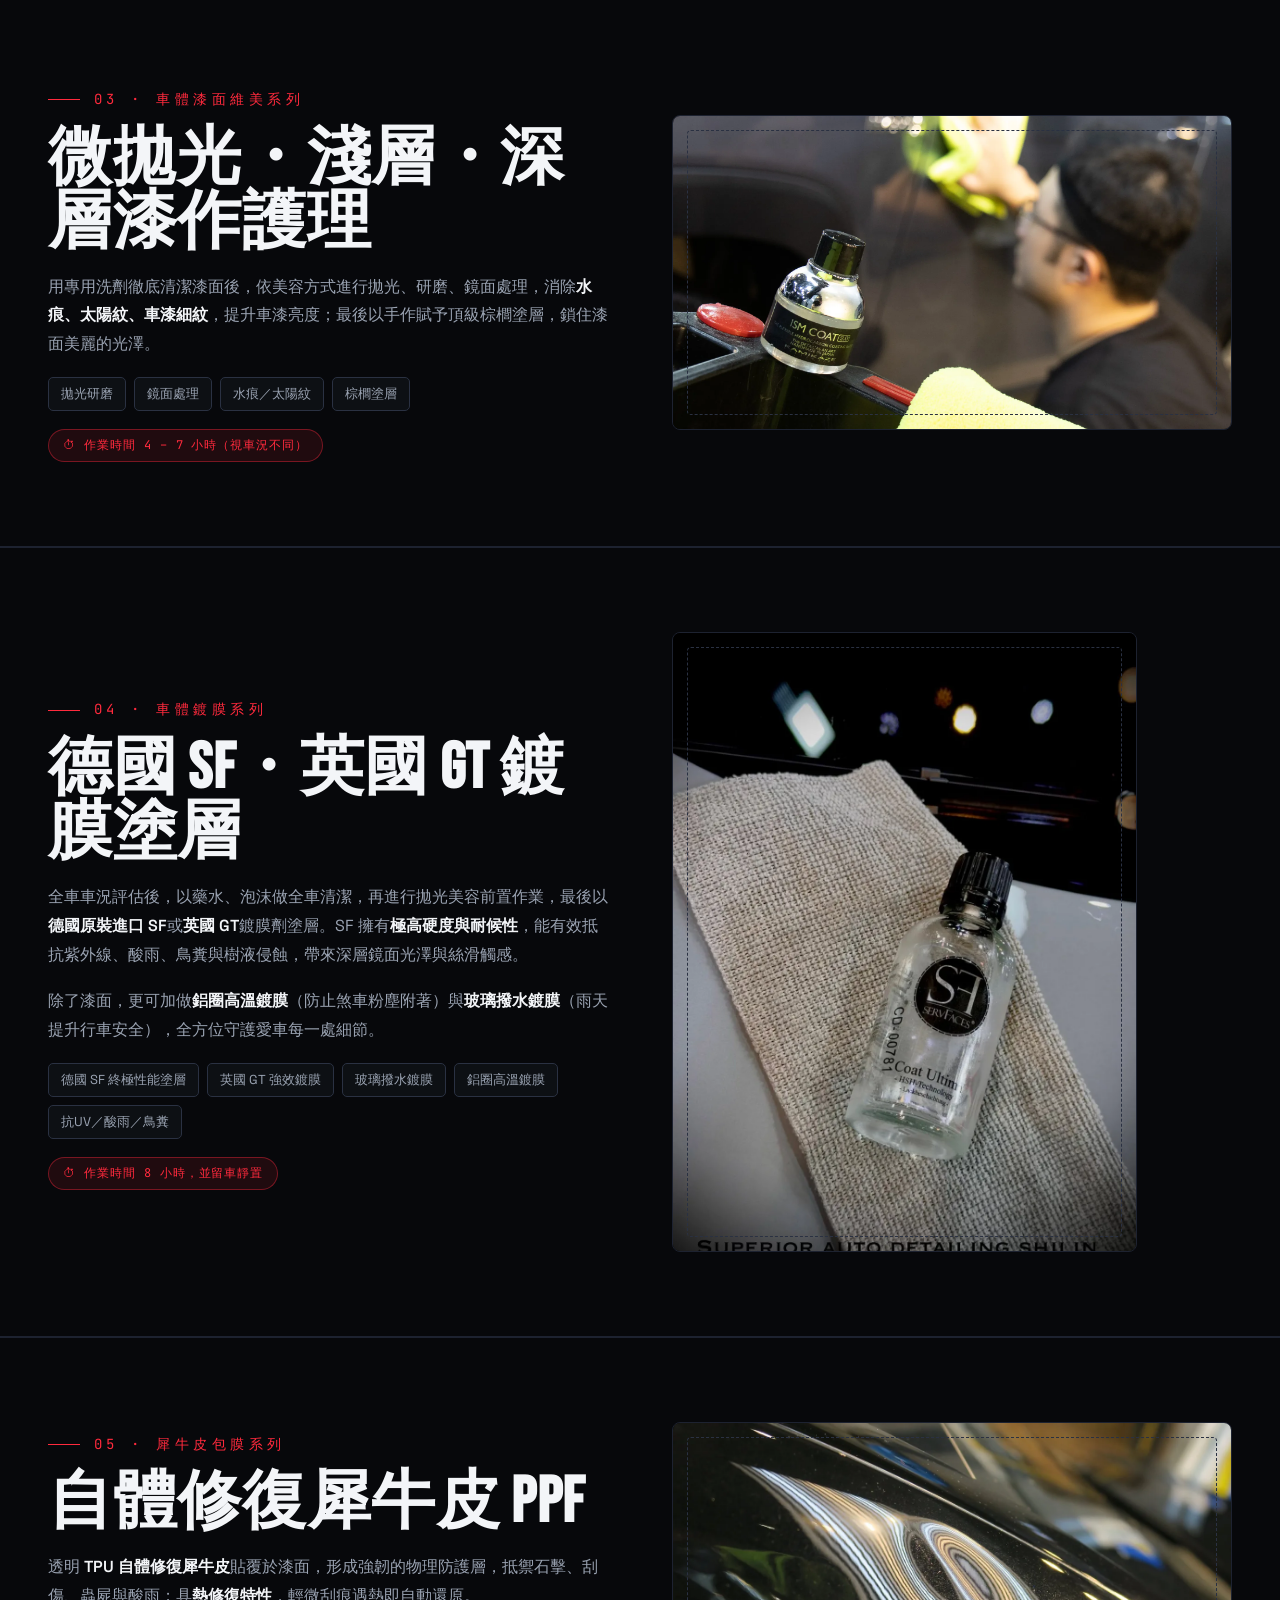
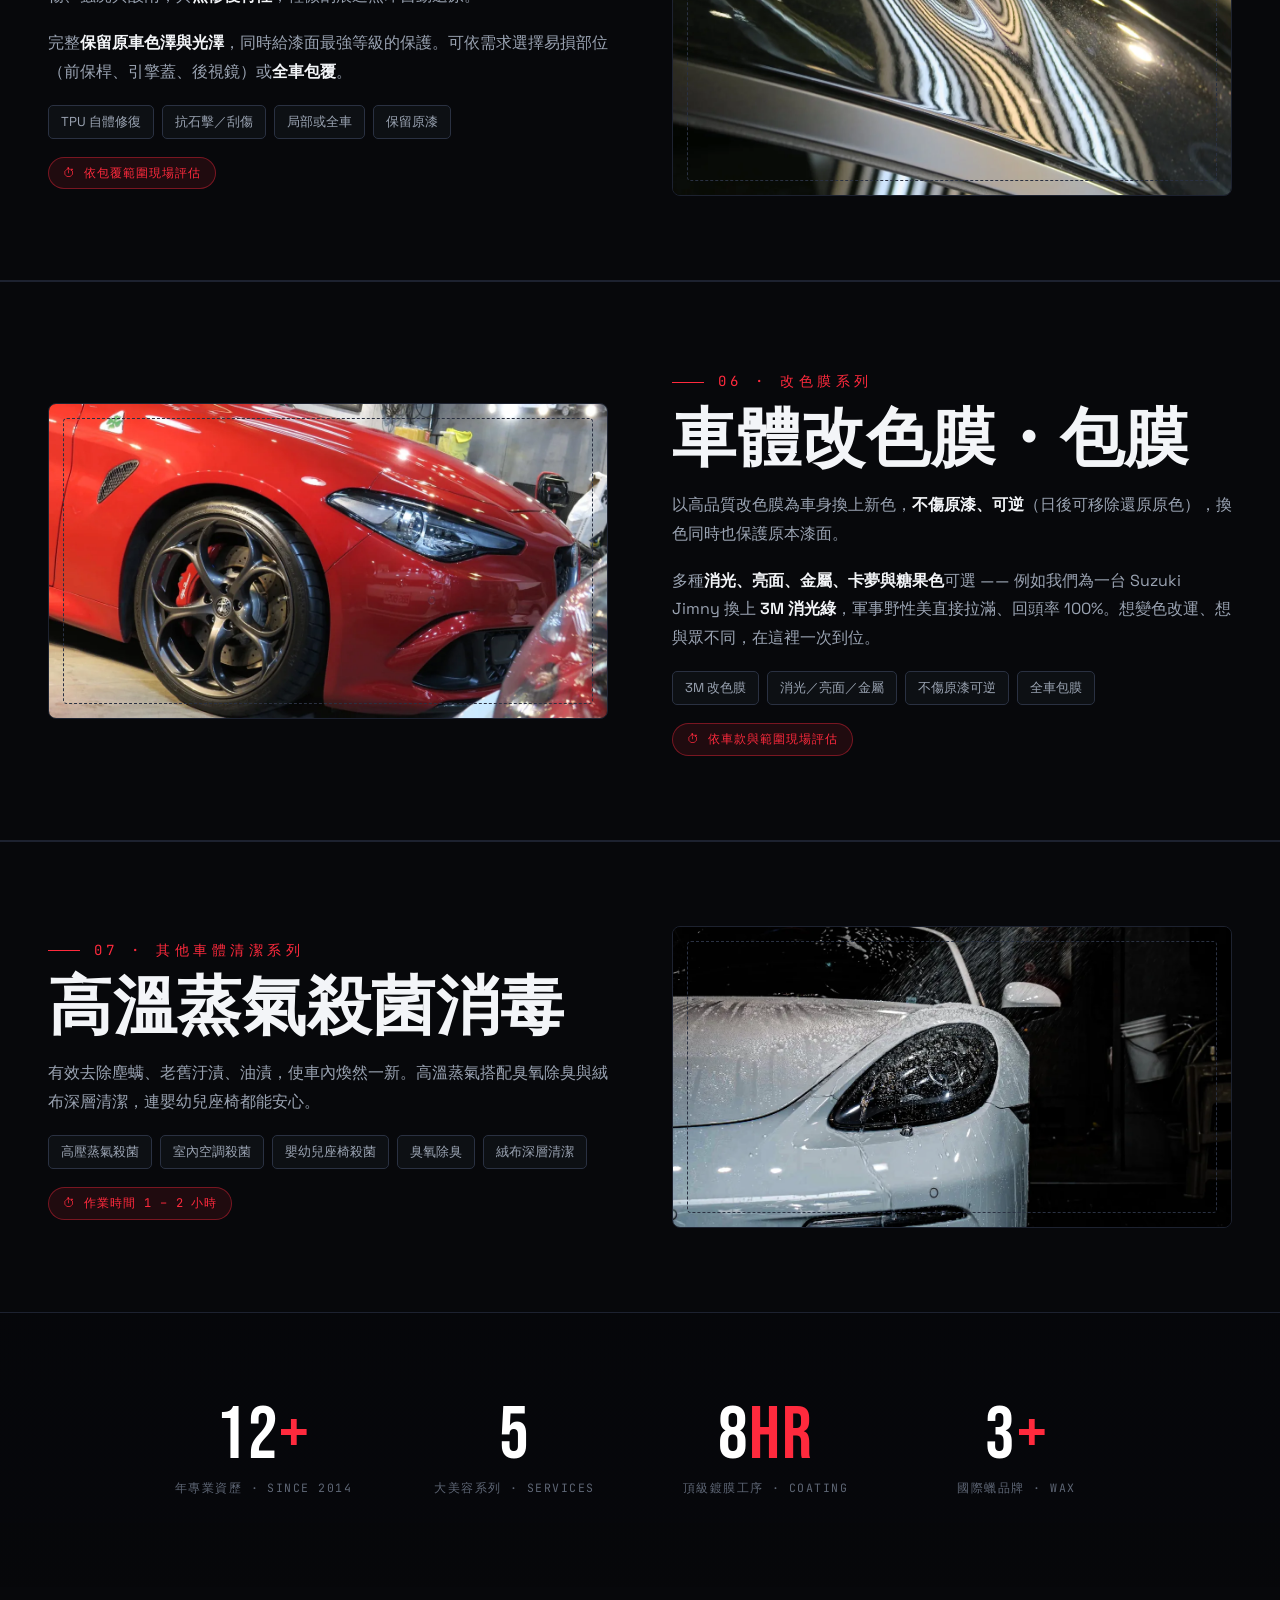
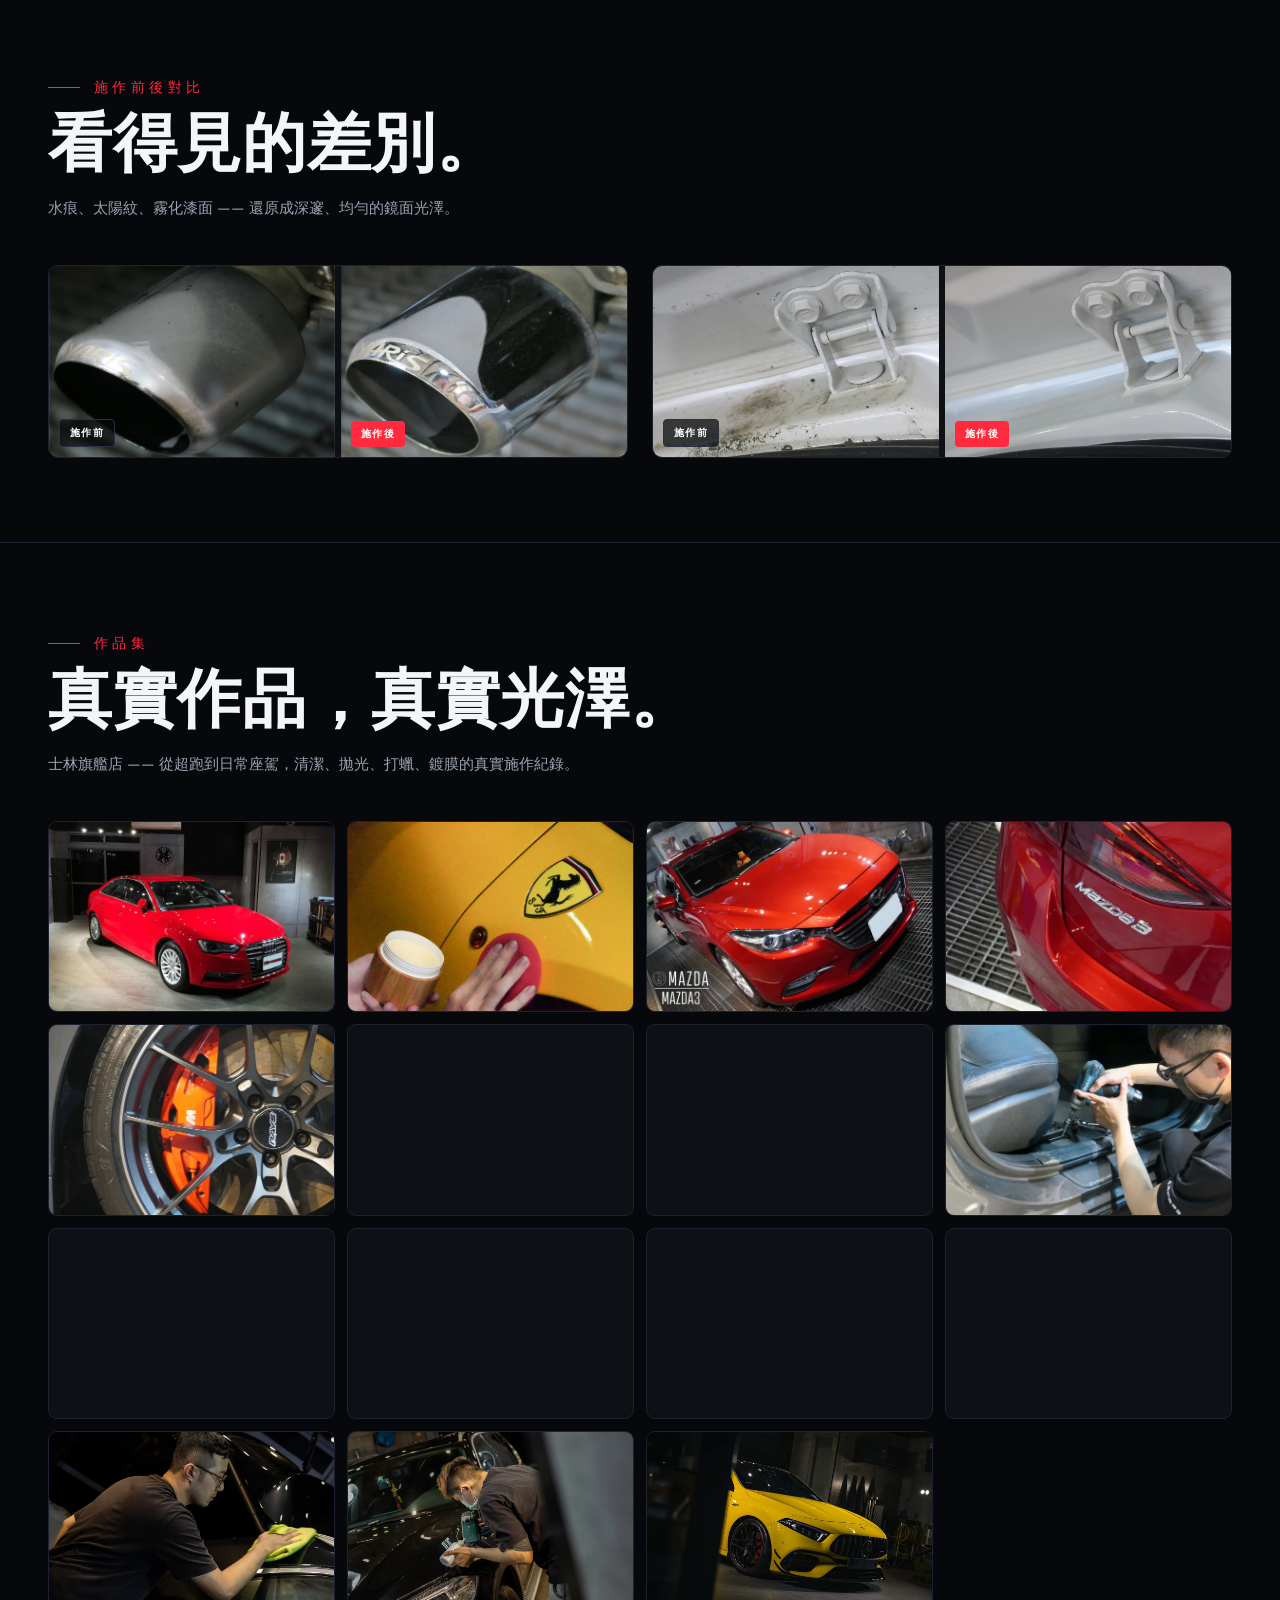
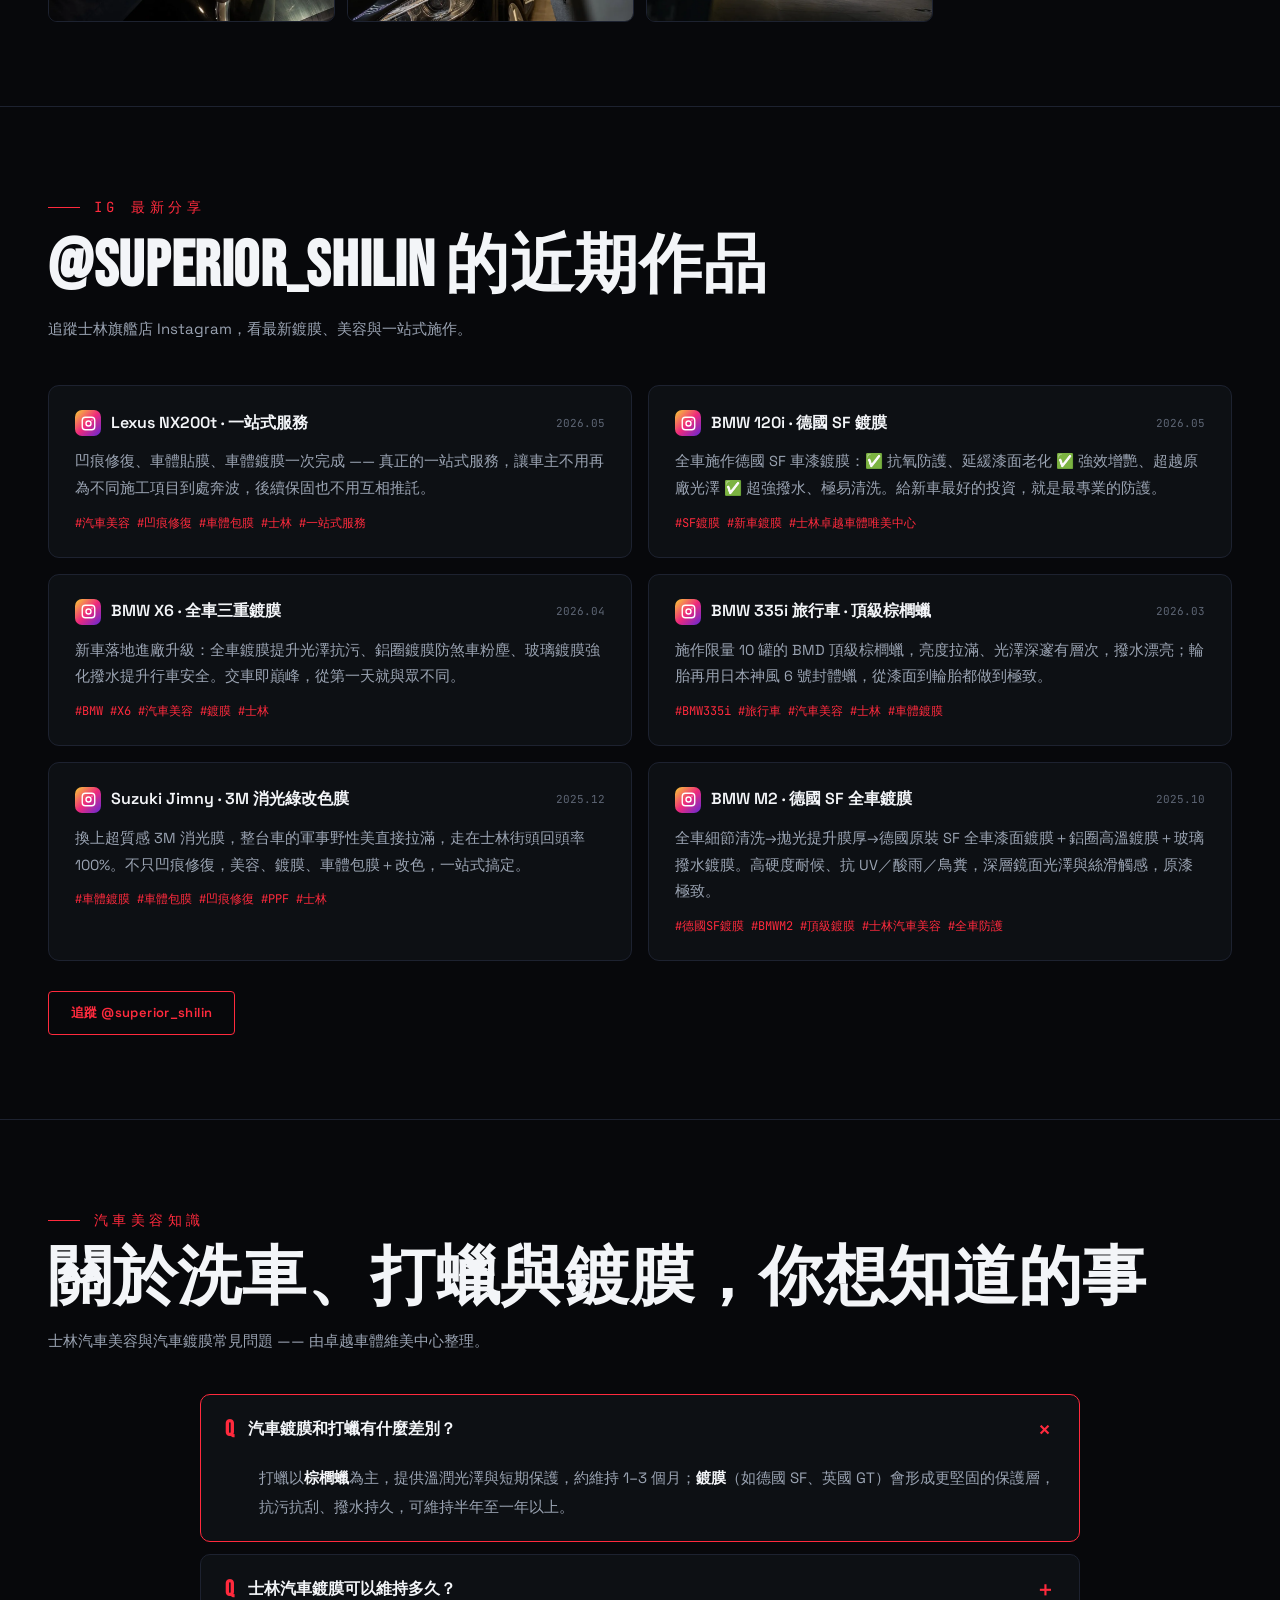
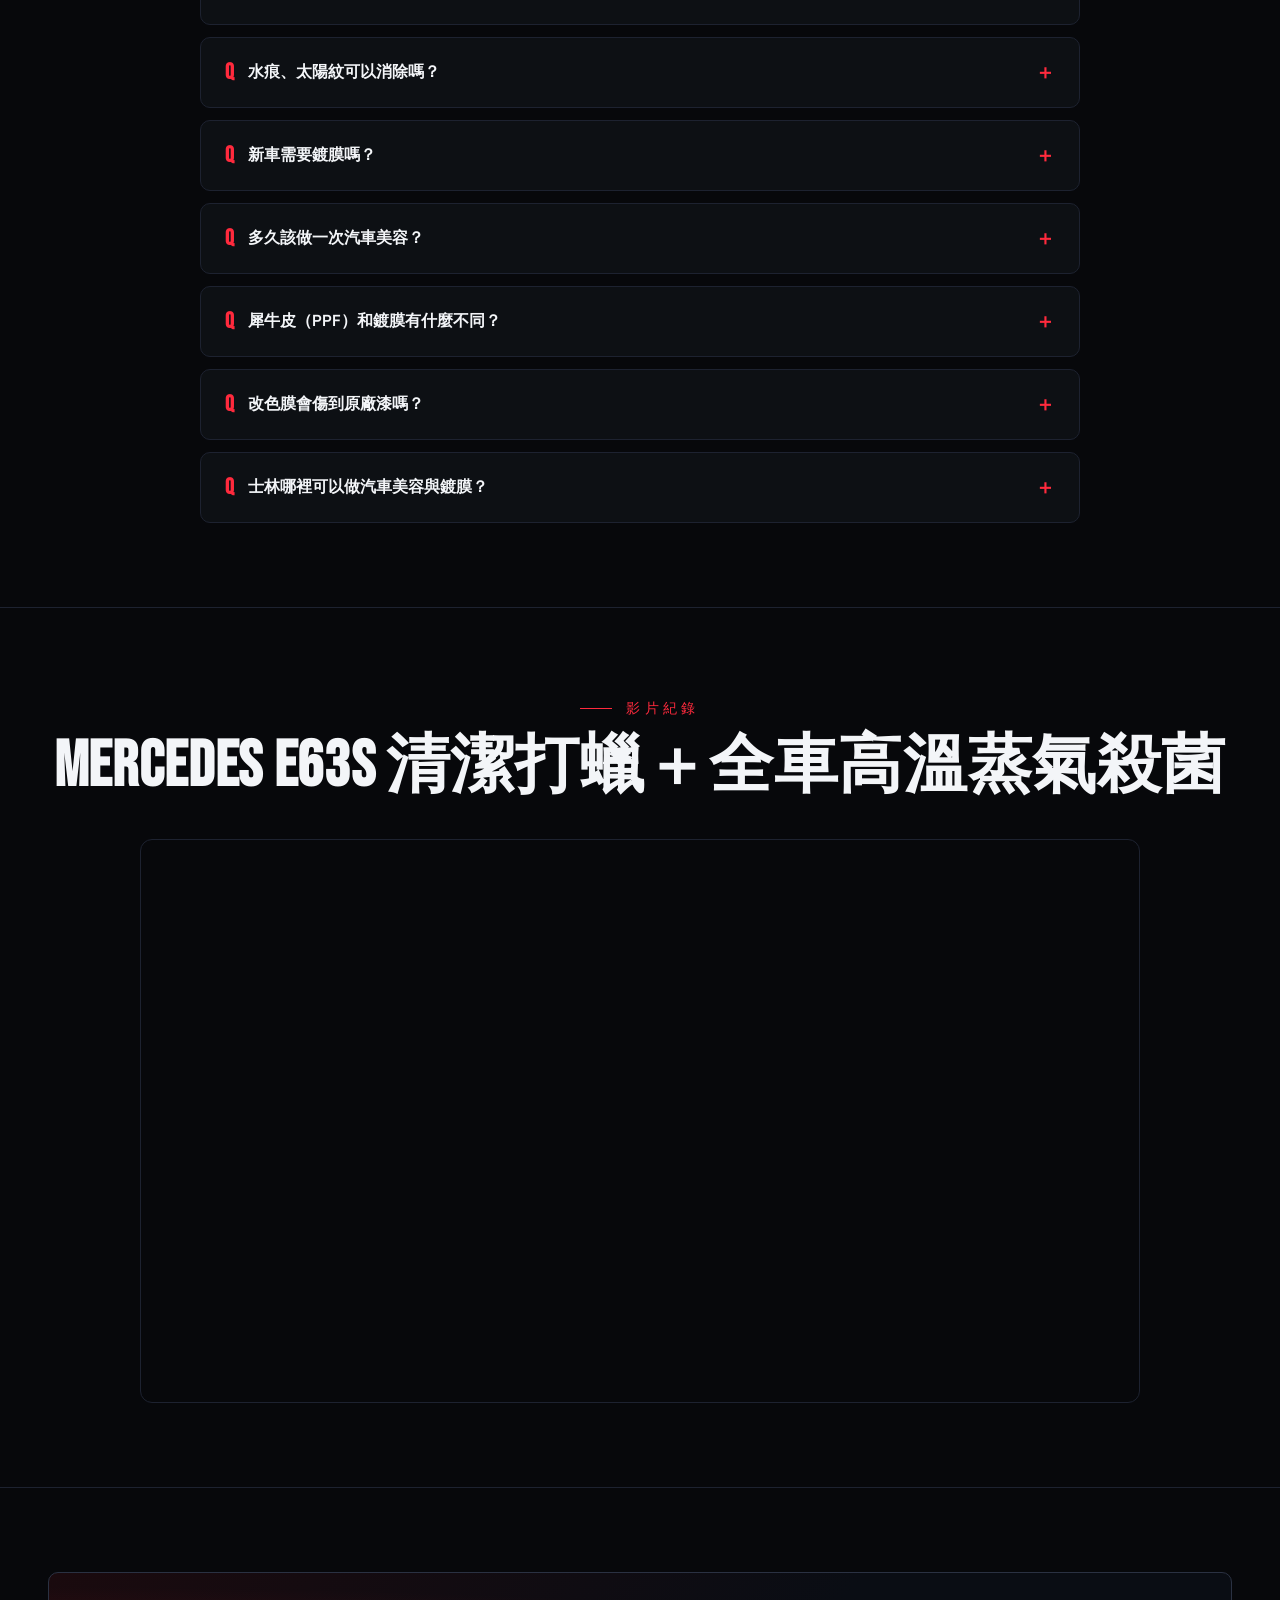
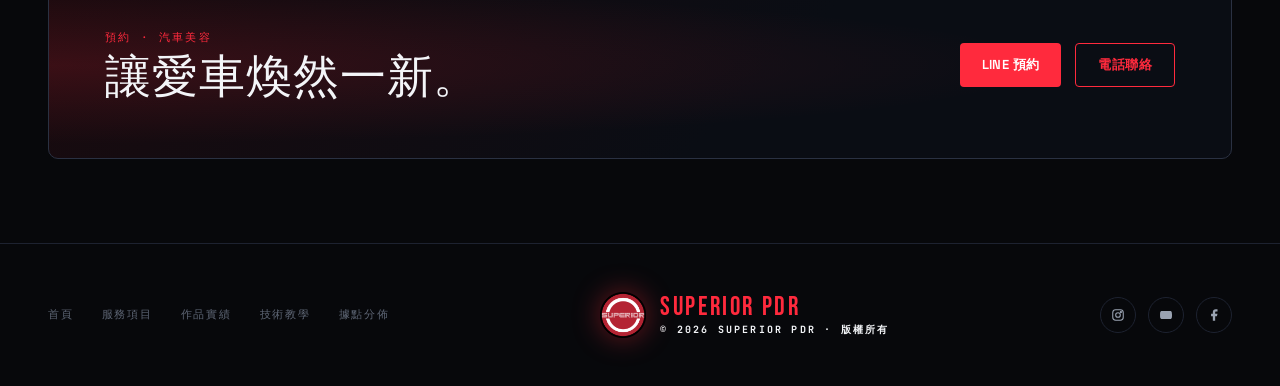
==== commit 45a9ad0e: "feat(beauty): 複合式服務區右側改為兩則短影音並排(一站式服務 + BMW X6全車鍍膜),各連結對應士林IG貼文 Co-Authored-By: Claude Opus 4.8 (1M " ====
--- a/beauty/index.html
+++ b/beauty/index.html
@@ -171,7 +171,7 @@
   .reel-embed .reel-ig .ig-nm{font-size:13px;font-weight:600;letter-spacing:.02em}
   .reel-embed .reel-ig .ig-go{margin-left:auto;font-family:'JetBrains Mono';font-size:11px;color:var(--accent)}
   /* intro 2-col：文字在左、Reel 在右，縮短上下空間 */
-  .intro-2col{display:grid;grid-template-columns:1.25fr .75fr;gap:48px;align-items:center;text-align:left}
+  .intro-2col{display:grid;grid-template-columns:1fr 1fr;gap:48px;align-items:center;text-align:left}
   @media(max-width:860px){.intro-2col{grid-template-columns:1fr;gap:30px;text-align:center}}
   .intro-2col .section-eyebrow{justify-content:flex-start}
   @media(max-width:860px){.intro-2col .section-eyebrow{justify-content:center}}
@@ -180,6 +180,13 @@
   @media(max-width:860px){.intro-2col .svc-chips{justify-content:center}}
   .intro-2col .reel-embed{margin:0 0 0 auto}
   @media(max-width:860px){.intro-2col .reel-embed{margin:8px auto 0}}
+  /* 兩則短影音並排 */
+  .reel-pair{display:grid;grid-template-columns:1fr 1fr;gap:14px;width:100%}
+  .intro-2col .reel-pair .reel-embed{max-width:none;margin:0}
+  .reel-pair .reel-ig{padding:22px 10px 10px;gap:6px}
+  .reel-pair .reel-ig .ig-nm{font-size:11px}
+  .reel-pair .reel-ig .ig-go{display:none}
+  @media(max-width:420px){.reel-pair{gap:10px}.reel-pair .reel-ig .ig-nm{font-size:10px}}
 
   /* --- phone dropdown (shared pattern) --- */
   .phone-dropdown{position:fixed;background:rgba(11,14,18,.97);border:1px solid var(--line-bright);border-radius:6px;padding:8px 0;min-width:210px;opacity:0;visibility:hidden;pointer-events:none;transition:opacity .2s,visibility .2s;box-shadow:0 12px 36px rgba(0,0,0,.6);z-index:9999}
@@ -234,16 +241,28 @@
       <a href="#other"><span class="ce">Other</span><span class="cz">蒸氣殺菌</span></a>
     </div>
     </div>
-    <a class="reel-embed reveal delay-1" href="https://www.instagram.com/superior_shilin/" target="_blank" rel="noopener" aria-label="前往士林旗艦店 Instagram @superior_shilin">
-      <div class="reel-ph">
-        <video src="media/svc-onestop.mp4" poster="media/svc-wrap.webp" autoplay muted loop playsinline preload="metadata"></video>
-        <div class="reel-ig">
-          <span class="ig-ico"><svg width="14" height="14" viewBox="0 0 24 24" fill="none" stroke="#fff" stroke-width="2"><rect x="2" y="2" width="20" height="20" rx="5"/><circle cx="12" cy="12" r="4.2"/><circle cx="17.5" cy="6.5" r="1.2" fill="#fff" stroke="none"/></svg></span>
-          <span class="ig-nm">@superior_shilin</span>
-          <span class="ig-go">看更多 →</span>
+    <div class="reel-pair reveal delay-1">
+      <a class="reel-embed" href="https://www.instagram.com/p/DYZGEbdtNQL/" target="_blank" rel="noopener" aria-label="士林旗艦店 IG 影片・一站式服務">
+        <div class="reel-ph">
+          <video src="media/svc-onestop.mp4" poster="media/svc-wrap.webp" autoplay muted loop playsinline preload="metadata"></video>
+          <div class="reel-ig">
+            <span class="ig-ico"><svg width="14" height="14" viewBox="0 0 24 24" fill="none" stroke="#fff" stroke-width="2"><rect x="2" y="2" width="20" height="20" rx="5"/><circle cx="12" cy="12" r="4.2"/><circle cx="17.5" cy="6.5" r="1.2" fill="#fff" stroke="none"/></svg></span>
+            <span class="ig-nm">@superior_shilin</span>
+            <span class="ig-go">看更多 →</span>
+          </div>
         </div>
-      </div>
-    </a>
+      </a>
+      <a class="reel-embed" href="https://www.instagram.com/p/DWlyZnKCSNi/" target="_blank" rel="noopener" aria-label="士林旗艦店 IG 影片・BMW X6 全車鍍膜">
+        <div class="reel-ph">
+          <video src="media/svc-onestop2.mp4" poster="media/svc-ppf.webp" autoplay muted loop playsinline preload="metadata"></video>
+          <div class="reel-ig">
+            <span class="ig-ico"><svg width="14" height="14" viewBox="0 0 24 24" fill="none" stroke="#fff" stroke-width="2"><rect x="2" y="2" width="20" height="20" rx="5"/><circle cx="12" cy="12" r="4.2"/><circle cx="17.5" cy="6.5" r="1.2" fill="#fff" stroke="none"/></svg></span>
+            <span class="ig-nm">@superior_shilin</span>
+            <span class="ig-go">看更多 →</span>
+          </div>
+        </div>
+      </a>
+    </div>
   </div>
 </section>
 
